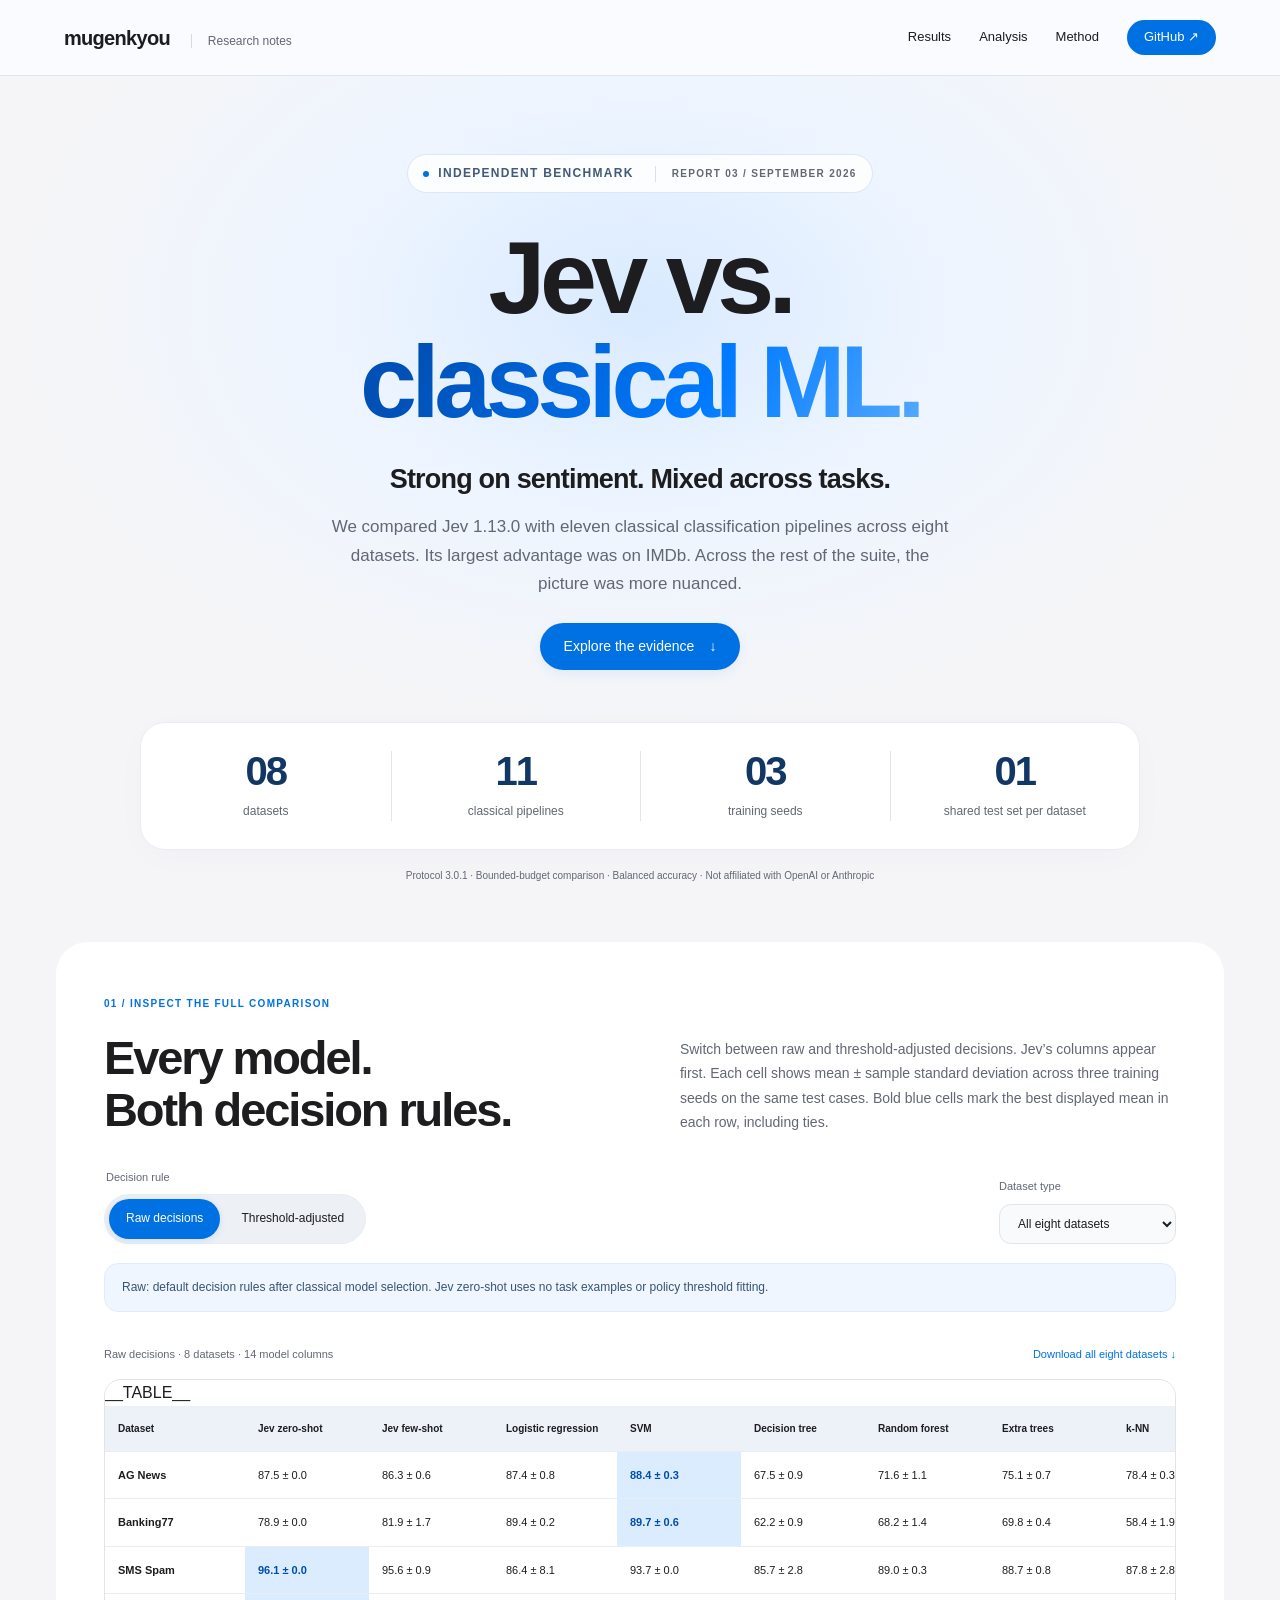
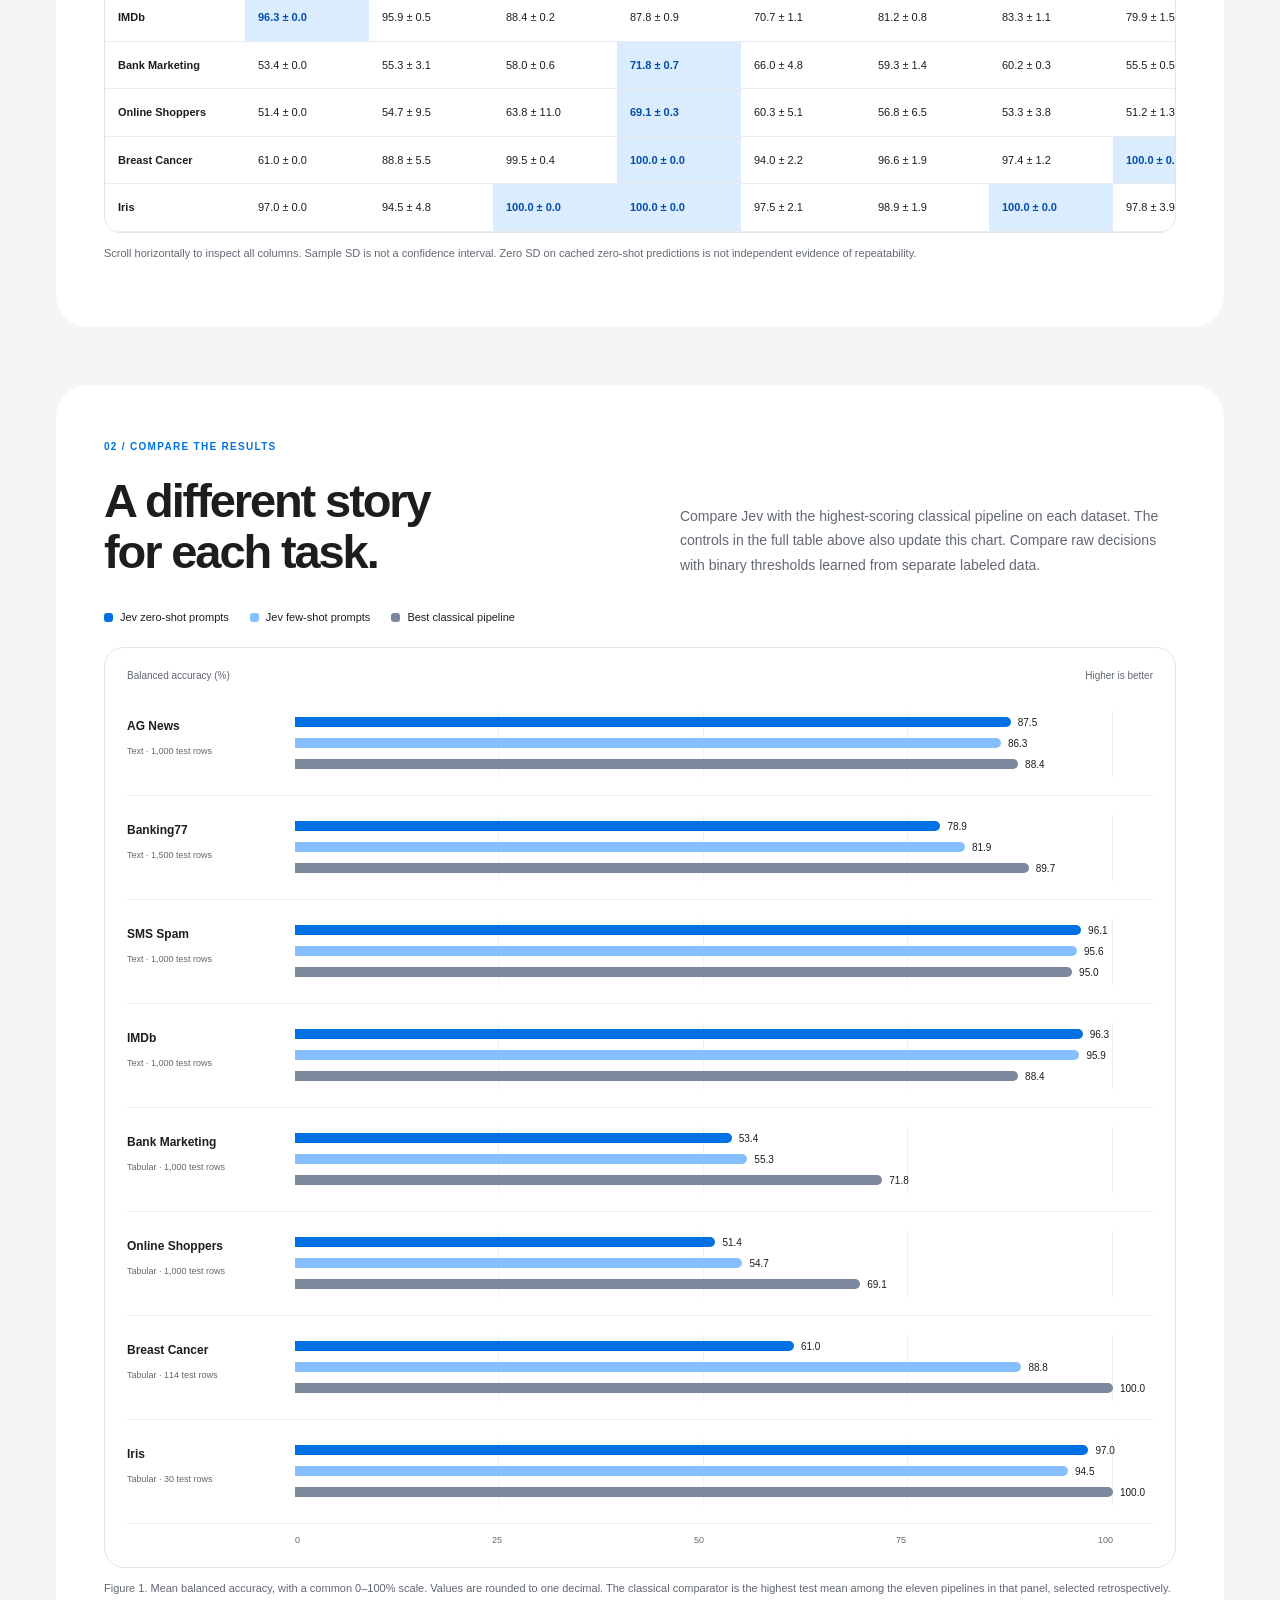
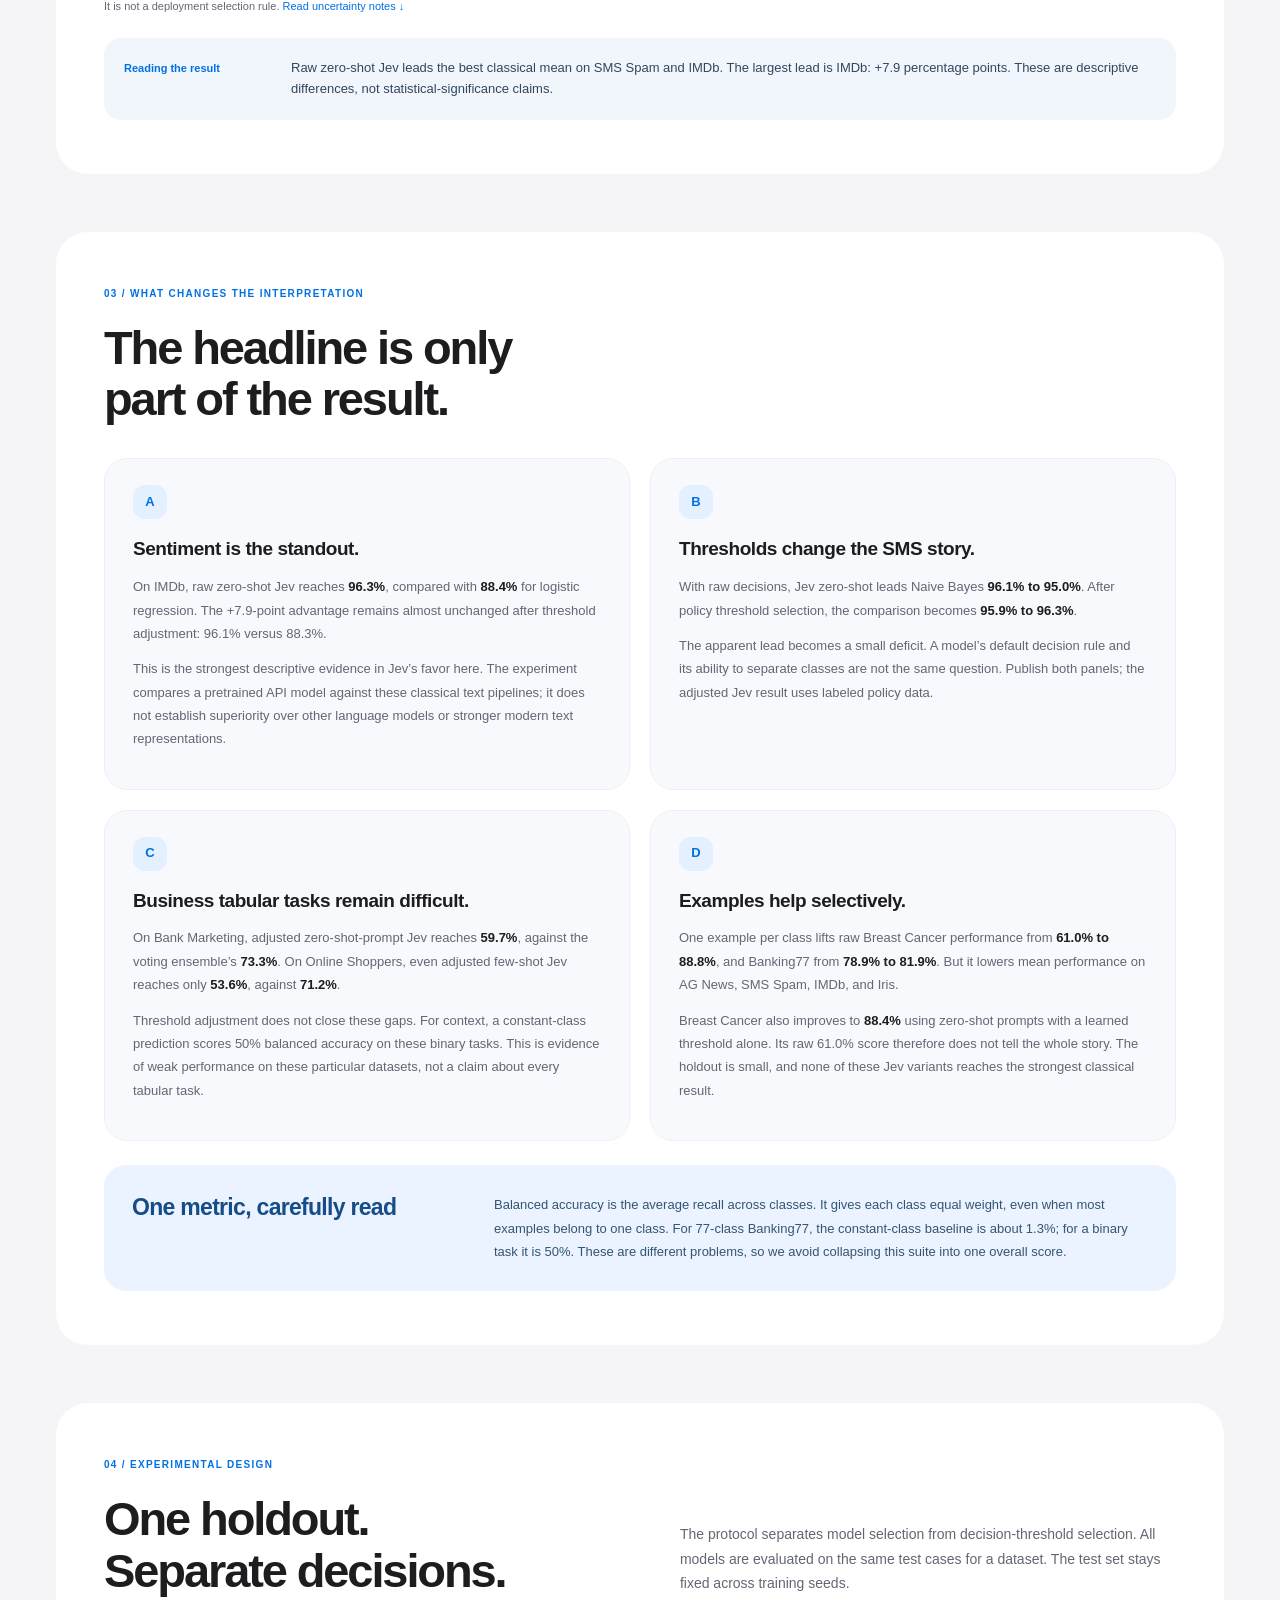
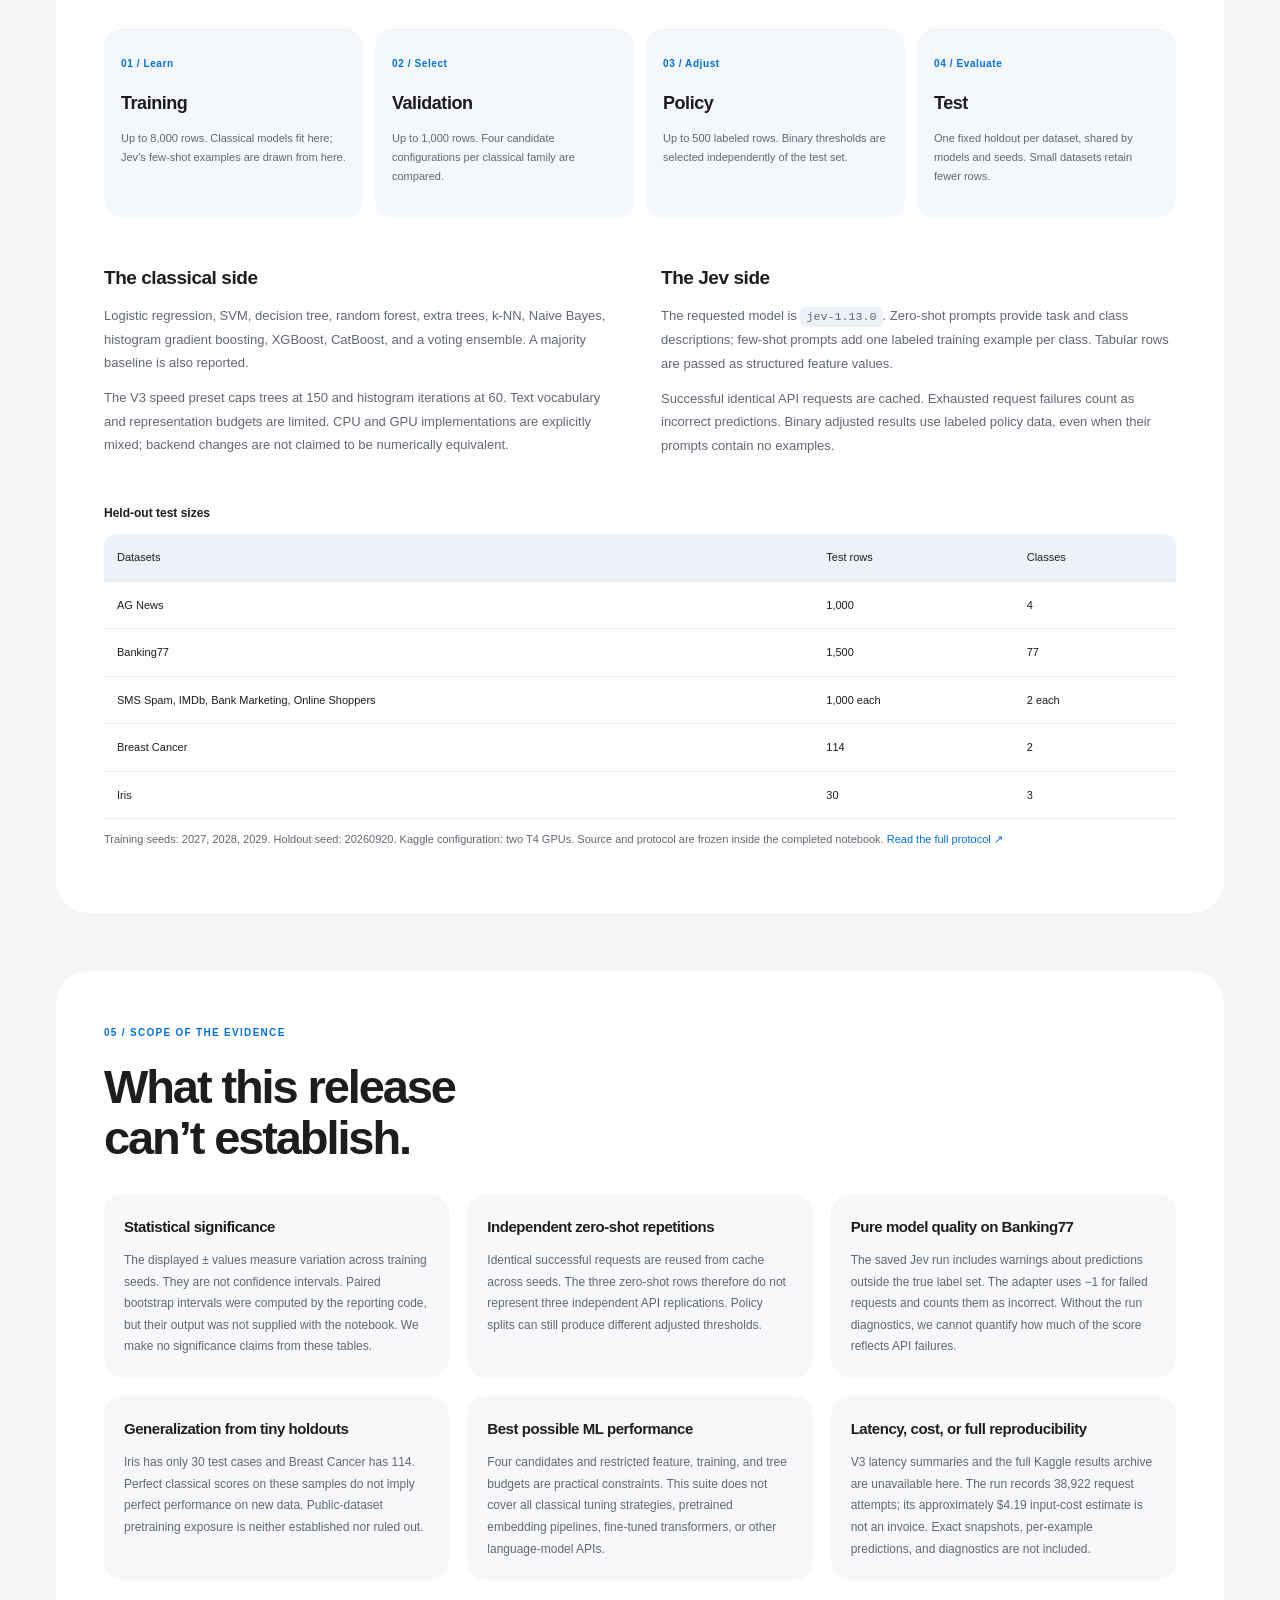
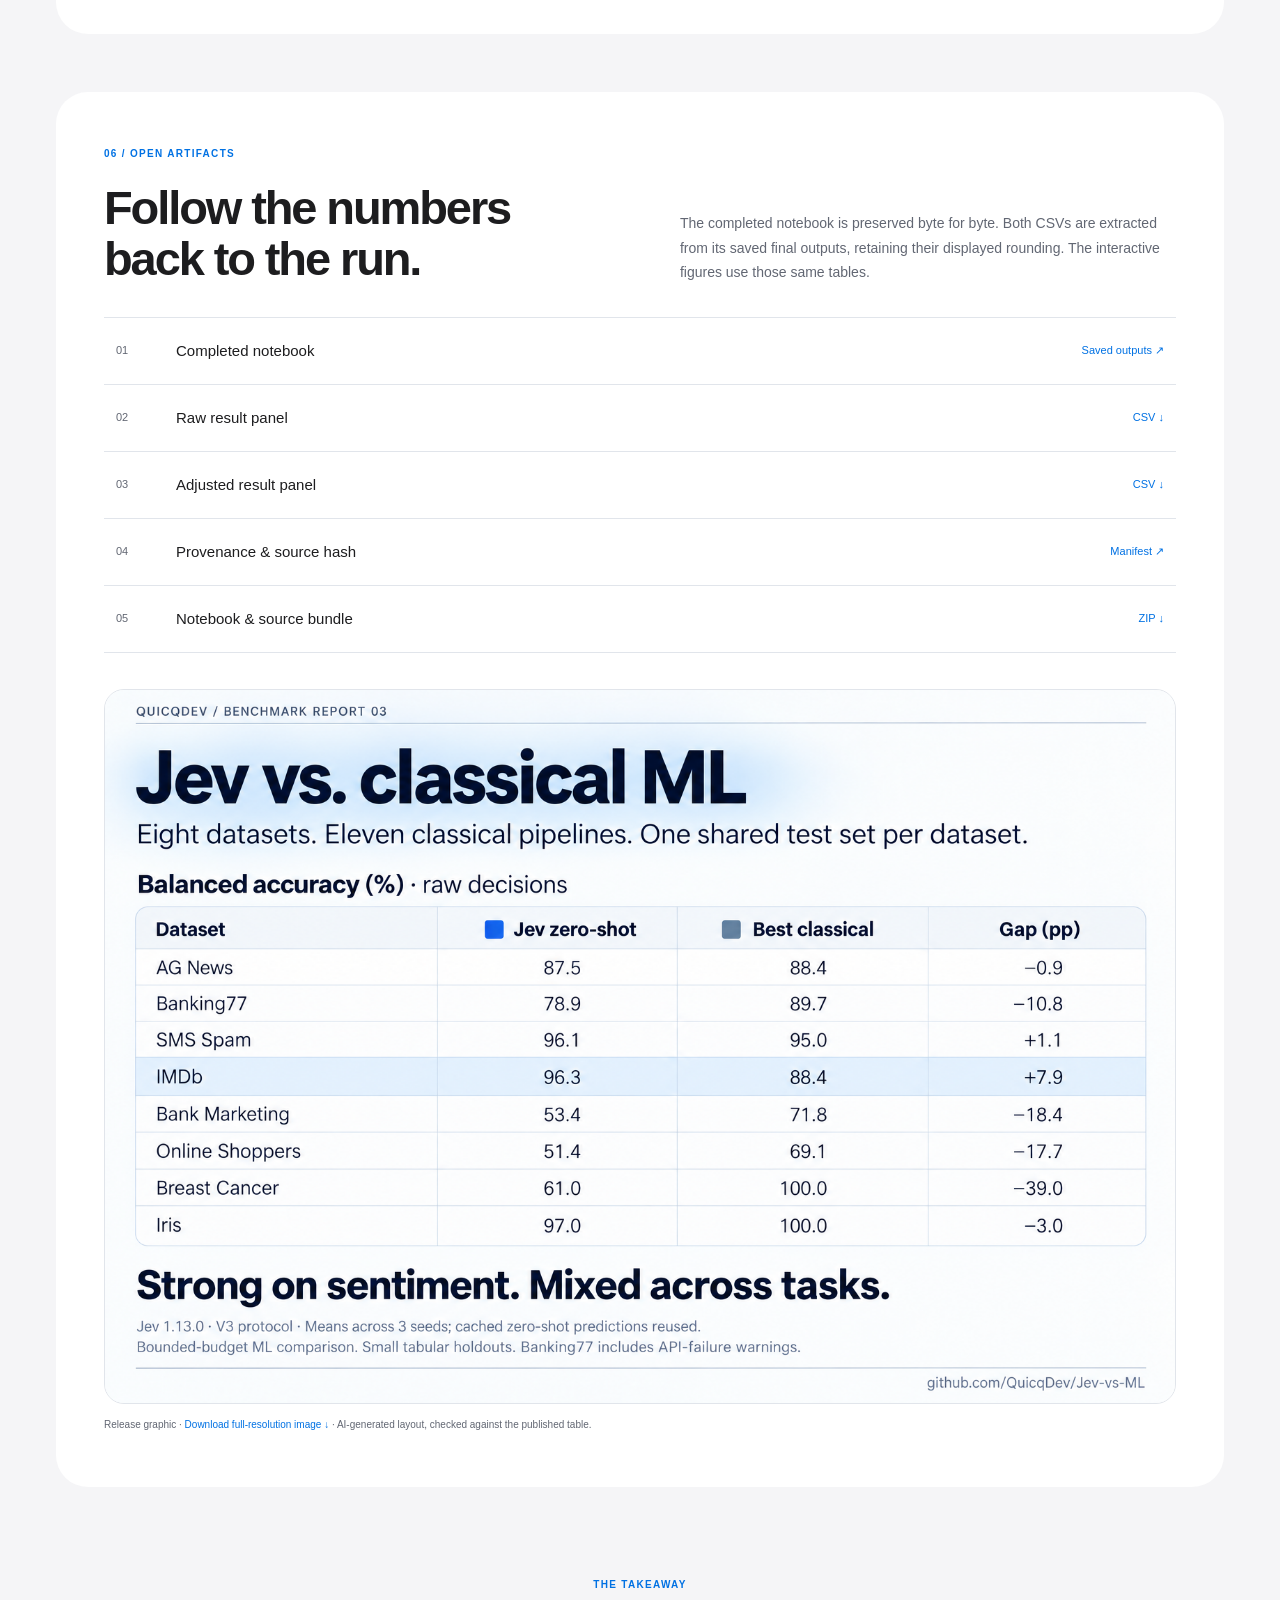
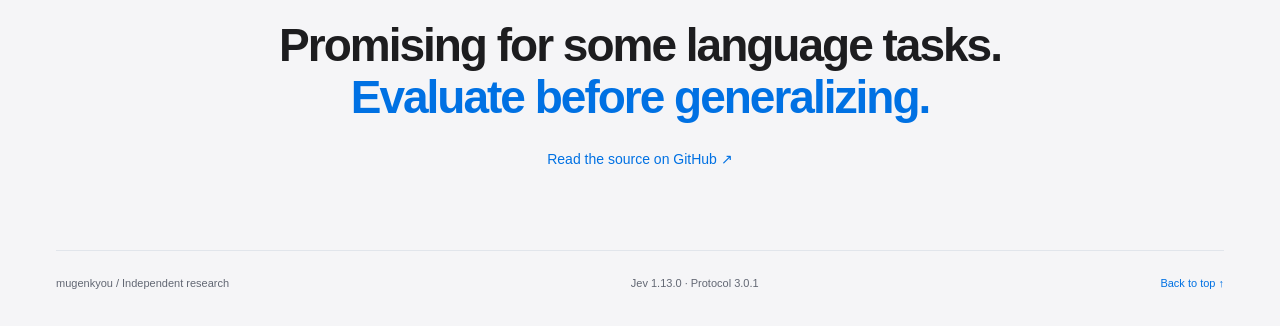
==== docs/report.template.html @ cc747021 "feat: complete JEV vs ML classification benchmark v2/v3 codebase" ====
<!doctype html>
<html lang="en">
<head>
<meta charset="utf-8"><meta name="viewport" content="width=device-width, initial-scale=1">
<title>Jev vs. classical ML — An eight-dataset benchmark</title>
<meta name="description" content="An independent comparison of Jev 1.13.0 and 11 classical classification pipelines. Explore the completed V3 results, methodology, and limitations.">
<meta property="og:title" content="Jev vs. classical ML"><meta property="og:description" content="Strong on sentiment. Mixed across tasks. An independent eight-dataset benchmark."><meta property="og:type" content="article"><meta property="og:url" content="https://mugenkyou.github.io/JEV-VS-ML/"><meta property="og:image" content="https://mugenkyou.github.io/JEV-VS-ML/assets/benchmark-release-blue.png"><meta name="twitter:card" content="summary_large_image">
<meta name="theme-color" content="#f5f5f7"><link rel="canonical" href="https://mugenkyou.github.io/JEV-VS-ML/">
<link rel="icon" href="assets/favicon.svg" type="image/svg+xml"><link rel="stylesheet" href="assets/report.css">
<script defer src="assets/data.js"></script><script defer src="assets/report.js"></script>
</head>
<body>
<a class="skip" href="#full-results">Skip to results</a>
<header class="masthead"><a class="wordmark" href="#">mugenkyou <span>Research notes</span></a><nav aria-label="Main"><a href="#full-results">Results</a><a href="#analysis">Analysis</a><a href="#method">Method</a><a href="https://github.com/mugenkyou/JEV-VS-ML">GitHub ↗</a></nav></header>
<main>
<section class="hero" aria-labelledby="title"><div class="eyebrow"><span class="dot"></span> Independent benchmark <span class="issue">Report 03 / September 2026</span></div>
<h1 id="title">Jev vs.<br><em>classical ML.</em></h1>
<div class="hero-bottom"><p class="dek">Strong on sentiment. <br>Mixed across tasks.</p><div class="intro"><p>We compared Jev 1.13.0 with eleven classical classification pipelines across eight datasets. Its largest advantage was on IMDb. Across the rest of the suite, the picture was more nuanced.</p><a class="text-link" href="#full-results">Explore the evidence <span>↓</span></a></div></div>
<div class="facts"><div><strong>08</strong><span>datasets</span></div><div><strong>11</strong><span>classical pipelines</span></div><div><strong>03</strong><span>training seeds</span></div><div><strong>01</strong><span>shared test set per dataset</span></div></div>
<p class="margin-note">Protocol 3.0.1 · Bounded-budget comparison · Balanced accuracy · Not affiliated with OpenAI or Anthropic</p></section>
<section id="full-results" class="section"><div class="section-label">01 / Inspect the full comparison</div><div class="section-heading"><h2>Every model.<br>Both decision rules.</h2><p>Switch between raw and threshold-adjusted decisions. Jev’s columns appear first. Each cell shows mean ± sample standard deviation across three training seeds on the same test cases. Bold blue cells mark the best displayed mean in each row, including ties.</p></div>
<div class="controls"><fieldset><legend>Decision rule</legend><div class="segmented"><label><input type="radio" name="panel" value="raw" checked><span>Raw decisions</span></label><label><input type="radio" name="panel" value="adjusted"><span>Threshold-adjusted</span></label></div></fieldset><label class="filter">Dataset type<select id="dataset-filter"><option value="all">All eight datasets</option><option value="text">Text classification</option><option value="tabular">Tabular classification</option></select></label></div>
<p id="panel-note" class="context" aria-live="polite">Raw: default decision rules after classical model selection. Jev zero-shot uses no task examples or policy threshold fitting.</p>
<div class="table-toolbar"><span id="table-panel">Raw decisions · 14 model columns</span><a id="csv-download" href="data/raw_balanced_accuracy.csv" download>Download this panel ↓</a></div>
<div class="table-scroll" role="region" aria-label="Full benchmark scores; scroll horizontally" tabindex="0"><table id="full-table">__TABLE__</table></div><p class="figure-note">Scroll horizontally to inspect all columns. Sample SD is not a confidence interval. Zero SD on cached zero-shot predictions is not independent evidence of repeatability.</p>
</section>
<section id="results" class="section"><div class="section-label">02 / Compare the results</div><div class="section-heading"><h2>A different story<br>for each task.</h2><p>Compare Jev with the highest-scoring classical pipeline on each dataset. The controls in the full table above also update this chart. Compare raw decisions with binary thresholds learned from separate labeled data.</p></div>
<div class="legend"><span><i class="zero"></i>Jev zero-shot prompts</span><span><i class="few"></i>Jev few-shot prompts</span><span><i class="classic"></i>Best classical pipeline</span></div>
<div class="chart-shell"><div class="chart-head"><span>Balanced accuracy (%)</span><span>Higher is better</span></div><div id="comparison-chart">__CHART__</div></div>
<p class="figure-note">Figure 1. Mean balanced accuracy, with a common 0–100% scale. Values are rounded to one decimal. The classical comparator is the highest test mean among the eleven pipelines in that panel, selected retrospectively. It is not a deployment selection rule. <a href="#limits">Read uncertainty notes ↓</a></p>
<div class="takeaway"><span>Reading the result</span><p id="result-takeaway" aria-live="polite">Raw zero-shot Jev leads the best classical mean on IMDb and SMS Spam. The largest lead is IMDb: +7.9 percentage points. These are descriptive differences, not statistical-significance claims.</p></div>
<noscript><p class="context">The raw chart and complete raw table are available without JavaScript. Enable JavaScript to switch panels, or download the adjusted CSV below.</p></noscript>
</section>
<section id="analysis" class="section"><div class="section-label">03 / What changes the interpretation</div><h2>The headline is only<br>part of the result.</h2>
<div class="analysis-grid"><article><div class="article-number">A</div><h3>Sentiment is the standout.</h3><p>On IMDb, raw zero-shot Jev reaches <strong>96.3%</strong>, compared with <strong>88.4%</strong> for logistic regression. The +7.9-point advantage remains almost unchanged after threshold adjustment: 96.1% versus 88.3%.</p><p>This is the strongest descriptive evidence in Jev’s favor here. The experiment compares a pretrained API model against these classical text pipelines; it does not establish superiority over other language models or stronger modern text representations.</p></article>
<article><div class="article-number">B</div><h3>Thresholds change the SMS story.</h3><p>With raw decisions, Jev zero-shot leads Naive Bayes <strong>96.1% to 95.0%</strong>. After policy threshold selection, the comparison becomes <strong>95.9% to 96.3%</strong>.</p><p>The apparent lead becomes a small deficit. A model’s default decision rule and its ability to separate classes are not the same question. Publish both panels; the adjusted Jev result uses labeled policy data.</p></article>
<article><div class="article-number">C</div><h3>Business tabular tasks remain difficult.</h3><p>On Bank Marketing, adjusted zero-shot-prompt Jev reaches <strong>59.7%</strong>, against the voting ensemble’s <strong>73.3%</strong>. On Online Shoppers, even adjusted few-shot Jev reaches only <strong>53.6%</strong>, against <strong>71.2%</strong>.</p><p>Threshold adjustment does not close these gaps. For context, a constant-class prediction scores 50% balanced accuracy on these binary tasks. This is evidence of weak performance on these particular datasets, not a claim about every tabular task.</p></article>
<article><div class="article-number">D</div><h3>Examples help selectively.</h3><p>One example per class lifts raw Breast Cancer performance from <strong>61.0% to 88.8%</strong>, and Banking77 from <strong>78.9% to 81.9%</strong>. But it lowers mean performance on AG News, SMS Spam, IMDb, and Iris.</p><p>Breast Cancer also improves to <strong>88.4%</strong> using zero-shot prompts with a learned threshold alone. Its raw 61.0% score therefore does not tell the whole story. The holdout is small, and none of these Jev variants reaches the strongest classical result.</p></article></div>
<div class="editorial-note"><span>One metric, carefully read</span><p>Balanced accuracy is the average recall across classes. It gives each class equal weight, even when most examples belong to one class. For 77-class Banking77, the constant-class baseline is about 1.3%; for a binary task it is 50%. These are different problems, so we avoid collapsing this suite into one overall score.</p></div>
</section>
<section id="method" class="section"><div class="section-label">04 / Experimental design</div><div class="section-heading"><h2>One holdout.<br>Separate decisions.</h2><p>The protocol separates model selection from decision-threshold selection. All models are evaluated on the same test cases for a dataset. The test set stays fixed across training seeds.</p></div>
<div class="method-flow"><div><span>01 / Learn</span><h3>Training</h3><p>Up to 8,000 rows. Classical models fit here; Jev’s few-shot examples are drawn from here.</p></div><div><span>02 / Select</span><h3>Validation</h3><p>Up to 1,000 rows. Four candidate configurations per classical family are compared.</p></div><div><span>03 / Adjust</span><h3>Policy</h3><p>Up to 500 labeled rows. Binary thresholds are selected independently of the test set.</p></div><div><span>04 / Evaluate</span><h3>Test</h3><p>One fixed holdout per dataset, shared by models and seeds. Small datasets retain fewer rows.</p></div></div>
<div class="method-details"><div><h3>The classical side</h3><p>Logistic regression, SVM, decision tree, random forest, extra trees, k-NN, Naive Bayes, histogram gradient boosting, XGBoost, CatBoost, and a voting ensemble. A majority baseline is also reported.</p><p>The V3 speed preset caps trees at 150 and histogram iterations at 60. Text vocabulary and representation budgets are limited. CPU and GPU implementations are explicitly mixed; backend changes are not claimed to be numerically equivalent.</p></div><div><h3>The Jev side</h3><p>The requested model is <code>jev-1.13.0</code>. Zero-shot prompts provide task and class descriptions; few-shot prompts add one labeled training example per class. Tabular rows are passed as structured feature values.</p><p>Successful identical API requests are cached. Exhausted request failures count as incorrect predictions. Binary adjusted results use labeled policy data, even when their prompts contain no examples.</p></div></div>
<div class="small-table"><table><caption>Held-out test sizes</caption><thead><tr><th scope="col">Datasets</th><th scope="col">Test rows</th><th scope="col">Classes</th></tr></thead><tbody><tr><th scope="row">AG News</th><td>1,000</td><td>4</td></tr><tr><th scope="row">Banking77</th><td>1,500</td><td>77</td></tr><tr><th scope="row">SMS Spam, IMDb, Bank Marketing, Online Shoppers</th><td>1,000 each</td><td>2 each</td></tr><tr><th scope="row">Breast Cancer</th><td>114</td><td>2</td></tr><tr><th scope="row">Iris</th><td>30</td><td>3</td></tr></tbody></table></div>
<p class="figure-note">Training seeds: 2027, 2028, 2029. Holdout seed: 20260920. Kaggle configuration: two T4 GPUs. Source and protocol are frozen inside the completed notebook. <a href="https://github.com/mugenkyou/JEV-VS-ML/blob/main/BENCHMARK_V3.md">Read the full protocol ↗</a></p>
</section>
<section id="limits" class="section limitations"><div class="section-label">05 / Scope of the evidence</div><h2>What this release<br>can’t establish.</h2><div class="limits-grid"><article><h3>Statistical significance</h3><p>The displayed ± values measure variation across training seeds. They are not confidence intervals. Paired bootstrap intervals were computed by the reporting code, but their output was not supplied with the notebook. We make no significance claims from these tables.</p></article><article><h3>Independent zero-shot repetitions</h3><p>Identical successful requests are reused from cache across seeds. The three zero-shot rows therefore do not represent three independent API replications. Policy splits can still produce different adjusted thresholds.</p></article><article><h3>Pure model quality on Banking77</h3><p>The saved Jev run includes warnings about predictions outside the true label set. The adapter uses −1 for failed requests and counts them as incorrect. Without the run diagnostics, we cannot quantify how much of the score reflects API failures.</p></article><article><h3>Generalization from tiny holdouts</h3><p>Iris has only 30 test cases and Breast Cancer has 114. Perfect classical scores on these samples do not imply perfect performance on new data. Public-dataset pretraining exposure is neither established nor ruled out.</p></article><article><h3>Best possible ML performance</h3><p>Four candidates and restricted feature, training, and tree budgets are practical constraints. This suite does not cover all classical tuning strategies, pretrained embedding pipelines, fine-tuned transformers, or other language-model APIs.</p></article><article><h3>Latency, cost, or full reproducibility</h3><p>V3 latency summaries and the full Kaggle results archive are unavailable here. The run records 38,922 request attempts; its approximately $4.19 input-cost estimate is not an invoice. Exact snapshots, per-example predictions, and diagnostics are not included.</p></article></div></section>
<section id="artifacts" class="section"><div class="section-label">06 / Open artifacts</div><div class="section-heading"><h2>Follow the numbers<br>back to the run.</h2><p>The completed notebook is preserved byte for byte. Both CSVs are extracted from its saved final outputs, retaining their displayed rounding. The interactive figures use those same tables.</p></div>
<div class="artifact-links"><a href="https://github.com/mugenkyou/JEV-VS-ML/blob/main/jev_benchmark_v3.ipynb"><span>01</span><strong>Completed notebook</strong><span>Saved outputs ↗</span></a><a href="data/raw_balanced_accuracy.csv" download><span>02</span><strong>Raw result panel</strong><span>CSV ↓</span></a><a href="data/adjusted_balanced_accuracy.csv" download><span>03</span><strong>Adjusted result panel</strong><span>CSV ↓</span></a><a href="https://github.com/mugenkyou/JEV-VS-ML/blob/main/published_results/manifest.json"><span>04</span><strong>Provenance & source hash</strong><span>Manifest ↗</span></a><a href="https://github.com/mugenkyou/JEV-VS-ML/raw/refs/heads/main/jev_benchmark_v3_bundle.zip"><span>05</span><strong>Notebook & source bundle</strong><span>ZIP ↓</span></a></div>
<figure class="release-figure"><a href="assets/benchmark-release-blue.png" download><img src="assets/benchmark-release-blue.png" alt="Raw balanced accuracy benchmark graphic for all eight datasets. Jev zero-shot leads on IMDb and SMS Spam; classical pipelines lead on the other six. Exact scores are available in the tables above." loading="lazy" width="1536" height="1024"></a><figcaption>Release graphic · <a href="assets/benchmark-release-blue.png" download>Download full-resolution image ↓</a> · AI-generated layout, checked against the published table.</figcaption></figure>
</section>
<section class="closing"><span class="eyebrow">The takeaway</span><p>Promising for some language tasks.<br><em>Evaluate before generalizing.</em></p><a class="text-link" href="https://github.com/mugenkyou/JEV-VS-ML">Read the source on GitHub ↗</a></section>
</main><footer><span>mugenkyou / Independent research</span><span>Jev 1.13.0 · Protocol 3.0.1</span><a href="#">Back to top ↑</a></footer>
</body></html>
---- docs/assets/report.css ----
:root{--paper:#f5f5f7;--ink:#1d1d1f;--muted:#626773;--line:#e1e5eb;--accent:#0071e3;--few:#85bfff;--slate:#7c889b;--wash:#f0f5fb}*{box-sizing:border-box}html{scroll-behavior:smooth;scroll-padding-top:95px}body{margin:0;background:var(--paper);color:var(--ink);font:16px/1.6 -apple-system,BlinkMacSystemFont,'Segoe UI',Helvetica,Arial,sans-serif;-webkit-font-smoothing:antialiased}a{color:var(--accent);text-decoration:none}a:hover{text-decoration:underline}input,select{font:inherit}a:focus-visible,input:focus-visible+span,select:focus-visible,[tabindex]:focus-visible{outline:3px solid #0071e3;outline-offset:4px}.skip{position:fixed;top:-90px;left:20px;background:var(--ink);color:white;padding:12px;z-index:50}.skip:focus{top:12px}.masthead{height:76px;position:sticky;top:0;z-index:20;display:flex;align-items:center;justify-content:space-between;padding:0 max(40px,calc((100vw - 1152px)/2));background:rgba(250,252,255,.84);backdrop-filter:blur(24px) saturate(180%);border-bottom:1px solid rgba(210,218,228,.65)}.wordmark{font-size:20px;letter-spacing:-.7px;font-weight:700;color:var(--ink)}.wordmark:hover{text-decoration:none}.wordmark span{font-size:12px;font-weight:400;letter-spacing:0;border-left:1px solid #d4dbe5;padding-left:16px;margin-left:16px;color:var(--muted)}nav{display:flex;align-items:center;gap:28px;font-size:13px}nav a{color:var(--ink)}nav a:last-child{background:var(--accent);color:white;padding:7px 17px;border-radius:22px}main{max-width:1280px;margin:auto;padding:0 56px}.hero{text-align:center;padding:78px 0 0;position:relative;isolation:isolate}.hero:before{content:'';position:absolute;z-index:-1;left:-56px;right:-56px;top:0;height:660px;background:radial-gradient(ellipse at 50% 35%,#d9eaff 0%,#eef5ff 35%,transparent 70%);pointer-events:none}.eyebrow,.section-label{font-size:12px;font-weight:600;letter-spacing:1.3px;text-transform:uppercase}.hero .eyebrow{display:inline-flex;align-items:center;gap:9px;background:rgba(255,255,255,.85);border:1px solid #dbe7f5;border-radius:30px;padding:9px 15px;color:#435975}.dot{height:6px;width:6px;border-radius:50%;background:var(--accent)}.issue{font-size:10px;color:var(--muted);margin-left:12px;padding-left:16px;border-left:1px solid #d5e1ef}h1{font-size:clamp(70px,8vw,108px);line-height:1.01;font-weight:700;letter-spacing:-5.5px;margin:33px 0 28px}h1 em{font-style:normal;background:linear-gradient(120deg,#0050b5 12%,#007aff 62%,#56aaff);color:var(--accent);background-clip:text;-webkit-background-clip:text;-webkit-text-fill-color:transparent}.hero-bottom{max-width:680px;margin:auto}.dek{font-size:27px;line-height:1.35;letter-spacing:-.8px;font-weight:600;margin:0 0 16px}.dek br{display:none}.dek br:after{content:' '}.intro{font-size:17px;color:var(--muted);line-height:1.65;max-width:620px;margin:auto}.intro p{margin:0 0 25px}.text-link{display:inline-flex;align-items:center;gap:15px;font-size:14px;color:var(--accent)}.intro .text-link{background:var(--accent);color:white;padding:12px 24px;border-radius:28px;box-shadow:0 4px 12px #0071e314}.intro .text-link:hover{text-decoration:none;background:#0077ed}.facts{display:grid;grid-template-columns:repeat(4,1fr);background:white;border-radius:25px;margin:52px auto 0;padding:28px 0;box-shadow:0 8px 35px #23395d05;border:1px solid #e8edf4;max-width:1000px}.facts div{padding:0 18px;border-left:1px solid var(--line)}.facts div:first-child{border:0}.facts strong{font-size:40px;line-height:1;font-weight:600;letter-spacing:-2px;display:block;color:#123765}.facts span{font-size:12px;color:var(--muted);display:block;margin-top:11px}.margin-note,.figure-note{color:var(--muted);font-size:12px;line-height:1.65}.margin-note{margin:18px 0 0;font-size:10px}.section{padding:54px 48px;background:#fff;border-radius:32px;margin:58px 0}.section-label{color:var(--accent);margin-bottom:20px;font-size:10px}h2{font-size:47px;letter-spacing:-2.1px;line-height:1.09;font-weight:650;margin:0}.section-heading{display:grid;grid-template-columns:1.05fr 1fr;gap:55px;align-items:end;margin-bottom:32px}.section-heading>p{font-size:14px;color:var(--muted);margin:0;line-height:1.75}.controls{display:flex;justify-content:space-between;align-items:end;gap:20px;margin-top:34px}fieldset{border:0;padding:0;margin:0}legend,.filter{font-size:11px;color:var(--muted)}legend{margin-bottom:8px}.segmented{display:flex;gap:4px;background:#edf0f5;border:1px solid #e9edf3;border-radius:28px;padding:4px}.segmented label{cursor:pointer;position:relative}.segmented input{position:absolute;opacity:0;width:1px;height:1px}.segmented span{display:block;padding:10px 17px;font-size:12px;border-radius:24px;transition:background .18s,color .18s}.segmented input:checked+span{background:var(--accent);color:white;box-shadow:0 2px 7px #0071e322}.filter{display:flex;flex-direction:column;gap:8px}.filter select{background:#f8fafc;color:var(--ink);border:1px solid var(--line);padding:11px 30px 11px 14px;border-radius:12px;font-size:12px}.context{background:#f0f6ff;border:1px solid #e0ecfc;border-radius:14px;padding:14px 17px;font-size:12px;line-height:1.65;color:#355573;margin:19px 0}.legend{display:flex;flex-wrap:wrap;gap:21px;margin:26px 0 20px;font-size:11px}.legend span{display:flex;align-items:center;gap:7px}.legend i{width:9px;height:9px;border-radius:3px}.zero{background:var(--accent)}.few{background:var(--few)}.classic{background:var(--slate)}.chart-shell{border:1px solid var(--line);border-radius:20px;padding:20px 22px}.chart-head{display:flex;justify-content:space-between;color:var(--muted);font-size:10px;margin-bottom:8px}.chart-row{display:grid;grid-template-columns:148px 1fr;gap:20px;border-bottom:1px solid #edf0f4;padding:18px 0}.chart-label{padding-top:7px}.chart-label strong{display:block;font-size:12px;font-weight:600}.chart-label small{font-size:9px;color:var(--muted)}.bars{padding-right:40px;background:repeating-linear-gradient(to right,transparent 0,transparent calc(25% - 1px),#eef1f5 calc(25% - 1px),#eef1f5 25%);background-origin:content-box;background-clip:content-box}.bar-line{height:17px;position:relative;margin:4px 0}.bar{position:absolute;left:0;top:3px;width:var(--value);height:10px;border-radius:0 5px 5px 0}.bar-line .value{position:absolute;left:var(--value);padding-left:7px;font-size:10px;line-height:17px;font-variant-numeric:tabular-nums}.axis{display:flex;justify-content:space-between;margin-left:168px;margin-right:40px;padding-top:9px;font-size:9px;color:var(--muted)}.figure-note{font-size:11px}.takeaway{display:grid;grid-template-columns:145px 1fr;gap:22px;margin-top:23px;padding:20px;background:#f1f6fd;border-radius:17px}.takeaway>span{font-size:11px;color:var(--accent);font-weight:600;padding-top:2px}.takeaway p{font-size:13px;margin:0;color:#33465d}.analysis-grid{display:grid;grid-template-columns:1fr 1fr;gap:20px;margin-top:34px}.analysis-grid article{background:#f7f9fc;border:1px solid #edf1f6;border-radius:23px;padding:26px 28px}.article-number{display:flex;align-items:center;justify-content:center;background:#e4efff;border-radius:12px;width:34px;height:34px;color:var(--accent);font-weight:600;font-size:13px}h3{font-size:19px;letter-spacing:-.45px;line-height:1.35;font-weight:600;margin:17px 0 13px}.analysis-grid p,.method-details p,.limits-grid p{font-size:13px;color:var(--muted);line-height:1.8;margin:12px 0}.analysis-grid strong{font-weight:600;color:var(--ink)}.editorial-note{display:grid;grid-template-columns:1fr 2fr;gap:35px;margin-top:24px;padding:28px;background:#eaf3ff;border-radius:22px}.editorial-note span{font-size:23px;font-weight:600;line-height:1.3;letter-spacing:-.7px;color:#164d88}.editorial-note p{font-size:13px;color:#355573;margin:0;line-height:1.8}.table-toolbar{display:flex;justify-content:space-between;gap:20px;padding:15px 0;font-size:11px;color:var(--muted)}.table-scroll{overflow:auto;max-height:660px;border:1px solid var(--line);border-radius:17px}table{width:100%;border-collapse:separate;border-spacing:0;font-size:11px;line-height:1.5;font-variant-numeric:tabular-nums;text-align:left}th,td{padding:15px 13px;border-bottom:1px solid #e9edf2}#full-table th,#full-table td{min-width:124px;white-space:nowrap}#full-table thead th{background:#edf2f9;position:sticky;top:0;z-index:2;font-weight:600;white-space:normal;font-size:10px}#full-table tr>:first-child{position:sticky;left:0;background:white;min-width:140px;z-index:1}#full-table thead tr>:first-child{z-index:3;background:#edf2f9}#full-table td.best{font-weight:700;color:#005bb8;text-decoration:underline;text-underline-offset:4px}.method-flow{display:grid;grid-template-columns:repeat(4,1fr);gap:12px;margin:30px 0}.method-flow>div{padding:21px 17px;background:#f4f7fb;border-radius:19px}.method-flow span{font-size:10px;letter-spacing:.6px;color:var(--accent);font-weight:600}.method-flow h3{font-size:18px}.method-flow p{font-size:11px;color:var(--muted);line-height:1.75}.method-details{display:grid;grid-template-columns:1fr 1fr;gap:42px}.small-table{margin-top:23px}.small-table caption{text-align:left;font-size:12px;padding:12px 0;font-weight:600}.small-table th{font-weight:500}.small-table thead{background:#edf2f9}.small-table thead th:first-child{border-radius:12px 0 0 0}.small-table thead th:last-child{border-radius:0 12px 0 0}.limits-grid{display:grid;grid-template-columns:repeat(3,1fr);gap:18px;margin-top:30px}.limits-grid article{background:#f7f8fa;border-radius:19px;padding:20px}.limits-grid h3{font-size:15px;margin-top:3px}.limits-grid p{font-size:12px;margin-bottom:0}code{font-size:.9em;background:#edf2f9;padding:3px 6px;border-radius:5px}.artifact-links{border-top:1px solid var(--line)}.artifact-links a{display:grid;grid-template-columns:40px 1fr auto;align-items:center;gap:20px;padding:21px 12px;border-bottom:1px solid var(--line);color:var(--ink);transition:background .2s}.artifact-links a:hover{background:#f3f8ff;text-decoration:none}.artifact-links strong{font-size:15px;font-weight:500}.artifact-links span{font-size:11px;color:var(--muted)}.artifact-links a>span:last-child{color:var(--accent)}.release-figure{margin:36px 0 0}.release-figure img{display:block;width:100%;height:auto;border-radius:20px;border:1px solid var(--line)}figcaption{font-size:10px;color:var(--muted);margin-top:13px}.closing{text-align:center;padding:25px 0 78px}.closing .eyebrow{color:var(--accent);font-size:10px}.closing p{font-size:46px;letter-spacing:-2px;line-height:1.14;font-weight:650;margin:23px 0}.closing em{font-style:normal;color:var(--accent)}footer{max-width:1168px;margin:auto;display:flex;justify-content:space-between;gap:20px;border-top:1px solid var(--line);padding:24px 0 34px;font-size:11px;color:var(--muted)}.sr-only{position:absolute;width:1px;height:1px;padding:0;margin:-1px;overflow:hidden;clip:rect(0,0,0,0);white-space:nowrap;border:0}@media(min-width:1500px){main{max-width:1360px}}@media(max-width:1000px){main{padding:0 30px}.section{padding:40px 30px}.section-heading{gap:30px}h2{font-size:40px}.limits-grid{grid-template-columns:1fr 1fr}.wordmark span{display:none}.hero:before{left:-30px;right:-30px}.analysis-grid article{padding:23px}.method-flow{grid-template-columns:1fr 1fr}footer{margin:0 30px}.chart-row{grid-template-columns:125px 1fr;gap:16px}.axis{margin-left:141px}}@media(max-width:600px){html{scroll-padding-top:85px}.masthead{padding:0 21px;height:64px}.wordmark{font-size:19px}nav{gap:18px;font-size:11px}nav a:nth-child(2),nav a:nth-child(3){display:none}nav a:last-child{padding:6px 13px}main{padding:0 16px}.hero{padding-top:46px}.hero:before{left:-16px;right:-16px;height:560px}.hero .eyebrow{font-size:9px;letter-spacing:.8px;padding:7px 11px}.issue{display:none}h1{font-size:clamp(52px,13vw,77px);letter-spacing:-3px;margin:27px 0 22px;line-height:1.06}.dek{font-size:21px;letter-spacing:-.6px;margin-bottom:14px}.dek br{display:block}.intro{font-size:14px;padding:0 13px;line-height:1.7}.intro .text-link{font-size:13px;padding:11px 23px}.facts{grid-template-columns:1fr 1fr;margin-top:34px;padding:9px 0;border-radius:23px}.facts div{padding:16px 10px}.facts div:nth-child(3){border:0}.facts strong{font-size:34px}.facts span{font-size:10px;margin-top:8px}.margin-note{font-size:9px;margin:15px 8px 0}.section{margin:32px 0;padding:30px 20px;border-radius:26px}.section-label{font-size:9px;margin-bottom:18px}h2{font-size:35px;letter-spacing:-1.5px}.section-heading{grid-template-columns:1fr;gap:20px;margin-bottom:23px}.section-heading>p{font-size:13px}.controls{flex-direction:column;align-items:stretch;gap:14px;margin-top:24px}.segmented{display:flex;justify-content:center}.segmented label{flex:1;text-align:center}.segmented span{padding:10px 7px;font-size:11px}.filter select{width:100%;font-size:12px}.context{padding:12px;font-size:10px;border-radius:12px}.legend{font-size:9px;gap:10px 13px;margin:20px 0 16px}.legend span{gap:5px}.chart-shell{padding:14px 10px;border-radius:16px;margin:0 -5px}.chart-head{font-size:9px}.chart-row{grid-template-columns:86px 1fr;gap:8px;padding:15px 0}.chart-label strong{font-size:10px;line-height:1.4}.chart-label small{font-size:8px;display:block;margin-top:4px}.bars{padding-right:30px}.bar-line .value{font-size:9px;padding-left:4px}.axis{margin-left:94px;margin-right:30px;font-size:8px}.takeaway{grid-template-columns:1fr;gap:8px;padding:16px}.takeaway p{font-size:12px}.figure-note{font-size:10px}.analysis-grid,.method-details,.limits-grid{grid-template-columns:1fr;gap:16px}.analysis-grid article{padding:23px}.analysis-grid p,.method-details p{font-size:13px}.editorial-note{grid-template-columns:1fr;gap:14px;padding:22px}.editorial-note span{font-size:22px}.table-toolbar{font-size:9px;gap:12px}.method-flow{gap:10px}.method-flow>div{padding:18px 13px;border-radius:16px}.method-flow h3{font-size:16px}.method-flow p{font-size:10px}.small-table table{font-size:10px}.small-table th,.small-table td{padding:11px 8px}.limits-grid article{padding:21px}.artifact-links a{grid-template-columns:20px 1fr auto;gap:8px;padding:19px 0}.artifact-links strong{font-size:12px}.artifact-links span{font-size:9px}.release-figure img{border-radius:12px}.closing{padding:20px 8px 45px}.closing p{font-size:31px;letter-spacing:-1.2px}.closing .text-link{font-size:13px}footer{margin:0 22px;flex-wrap:wrap;font-size:10px;padding-bottom:25px}}@media(prefers-reduced-motion:reduce){html{scroll-behavior:auto}*{transition:none!important}}@media print{.masthead{position:static}.masthead nav,.controls{display:none}.section{break-inside:avoid;margin:20px 0;padding:20px}.table-scroll{overflow:visible;max-height:none}.release-figure{display:none}body{background:white}}
#full-table td.best{background:#dcecff;color:#004eac;text-decoration:none;font-weight:750}#full-table td.best strong{font-weight:750}

/* Let the full comparison use the screen while prose retains its reading width. */
@media screen and (min-width:1440px){
  #full-results{width:calc(100vw - 64px);position:relative;left:50%;transform:translateX(-50%);padding:48px 32px}
}
@media screen and (min-width:1800px){
  #full-table{table-layout:fixed;font-size:12px}
  #full-table th,#full-table td{min-width:0;padding:16px 10px}
  #full-table thead th{font-size:11px}
  #full-table tr>:first-child{min-width:0;width:135px}
}
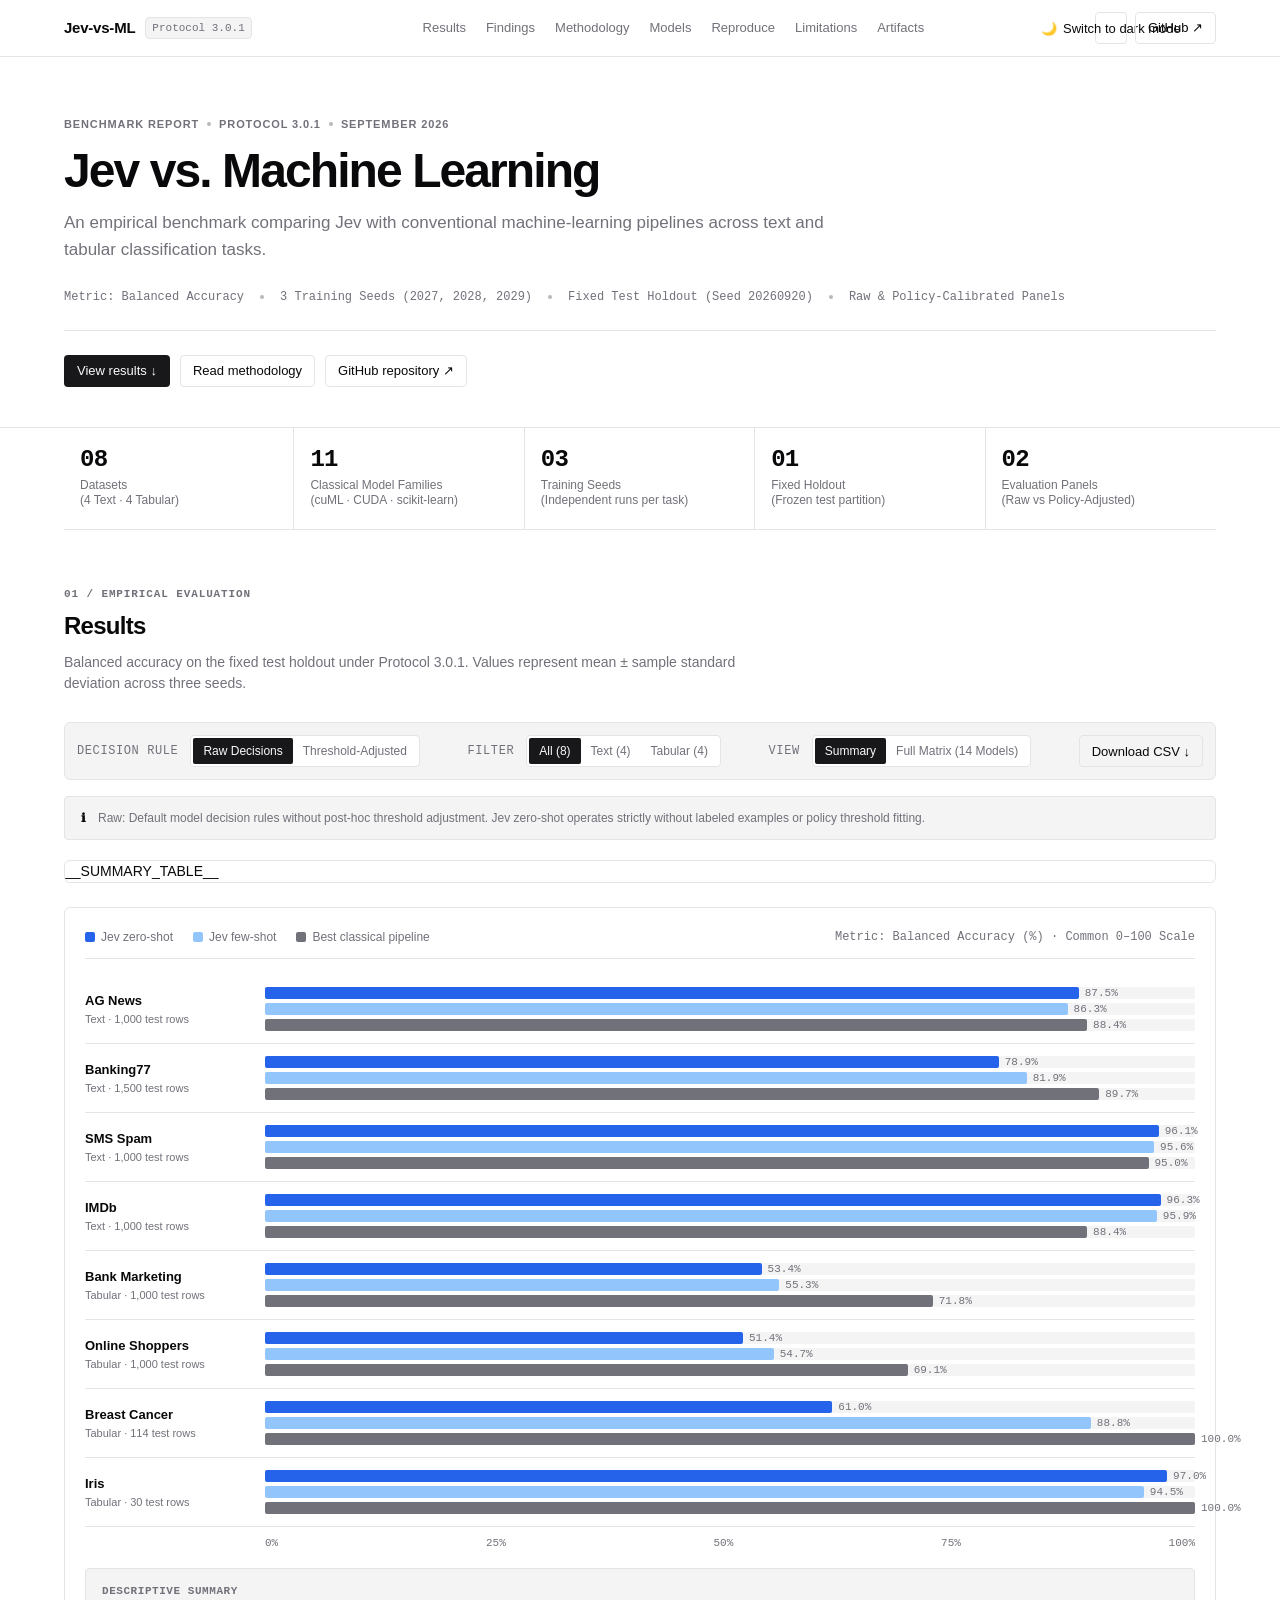
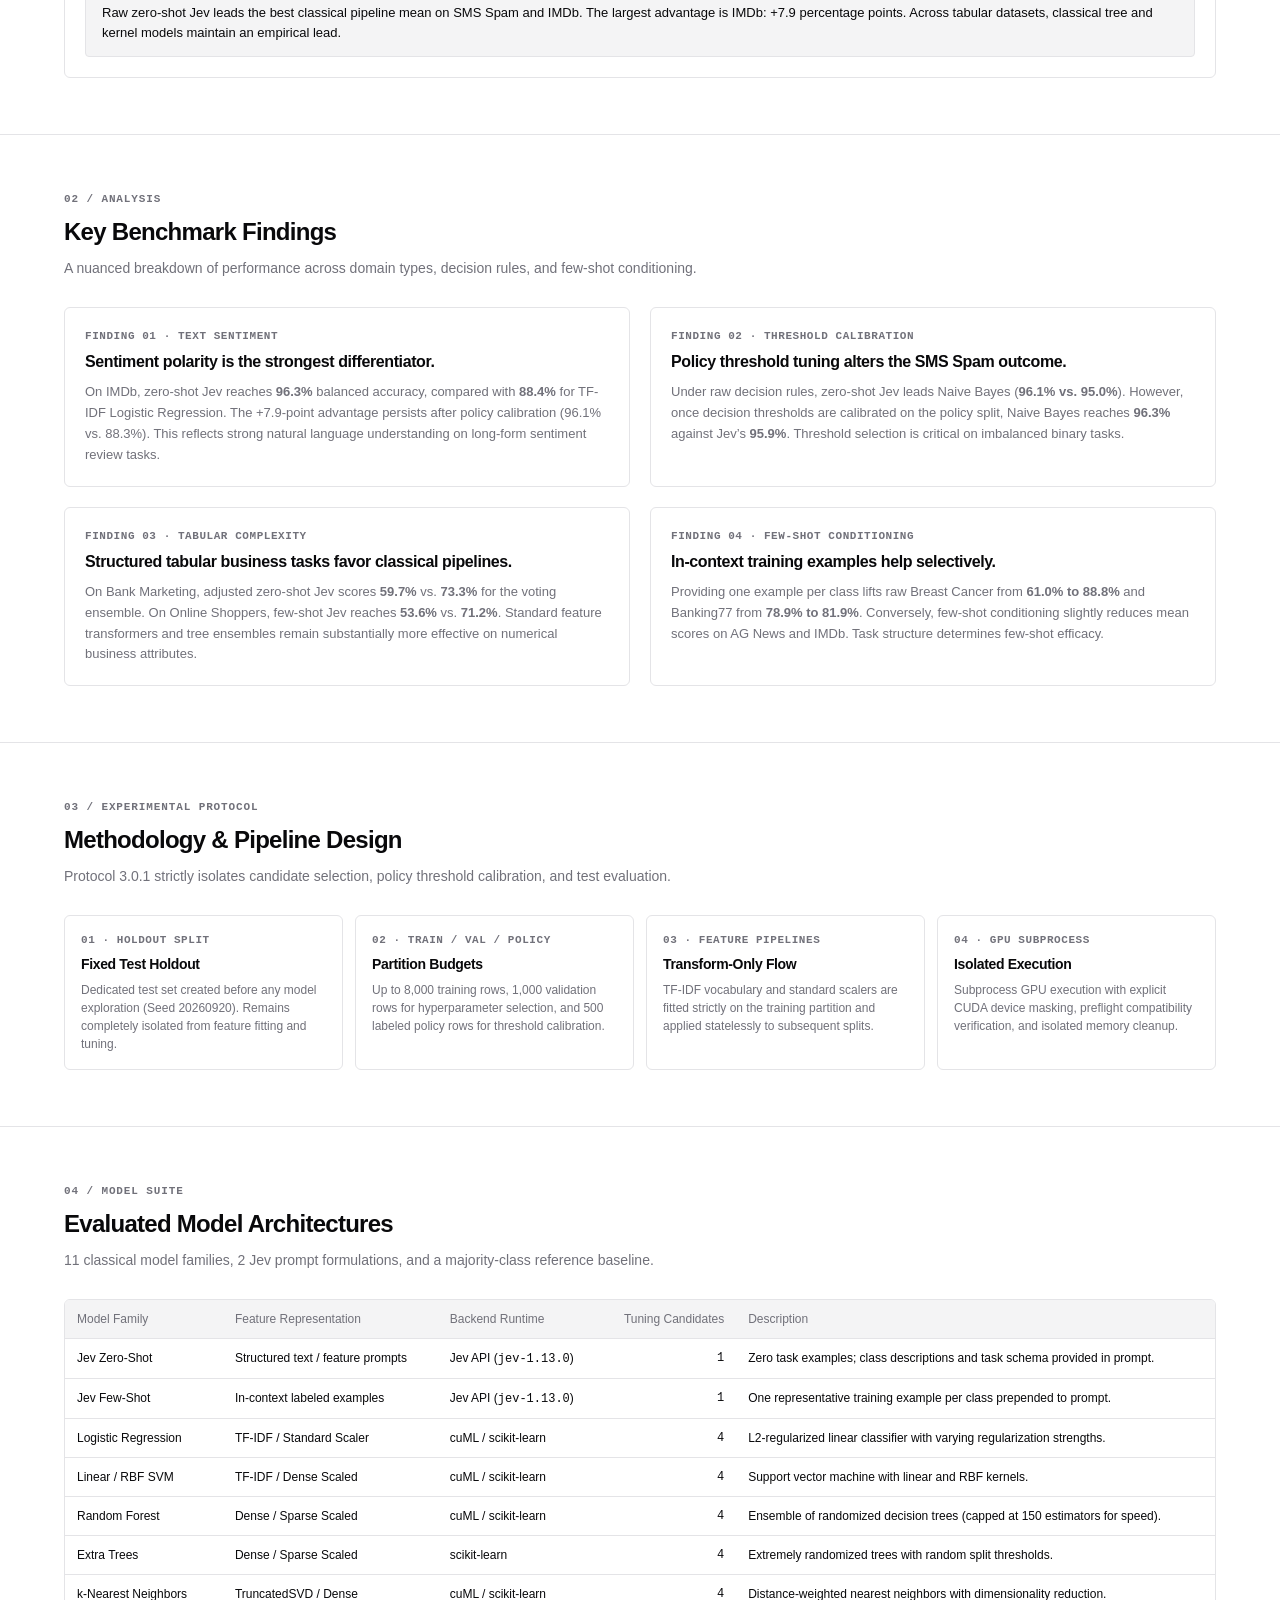
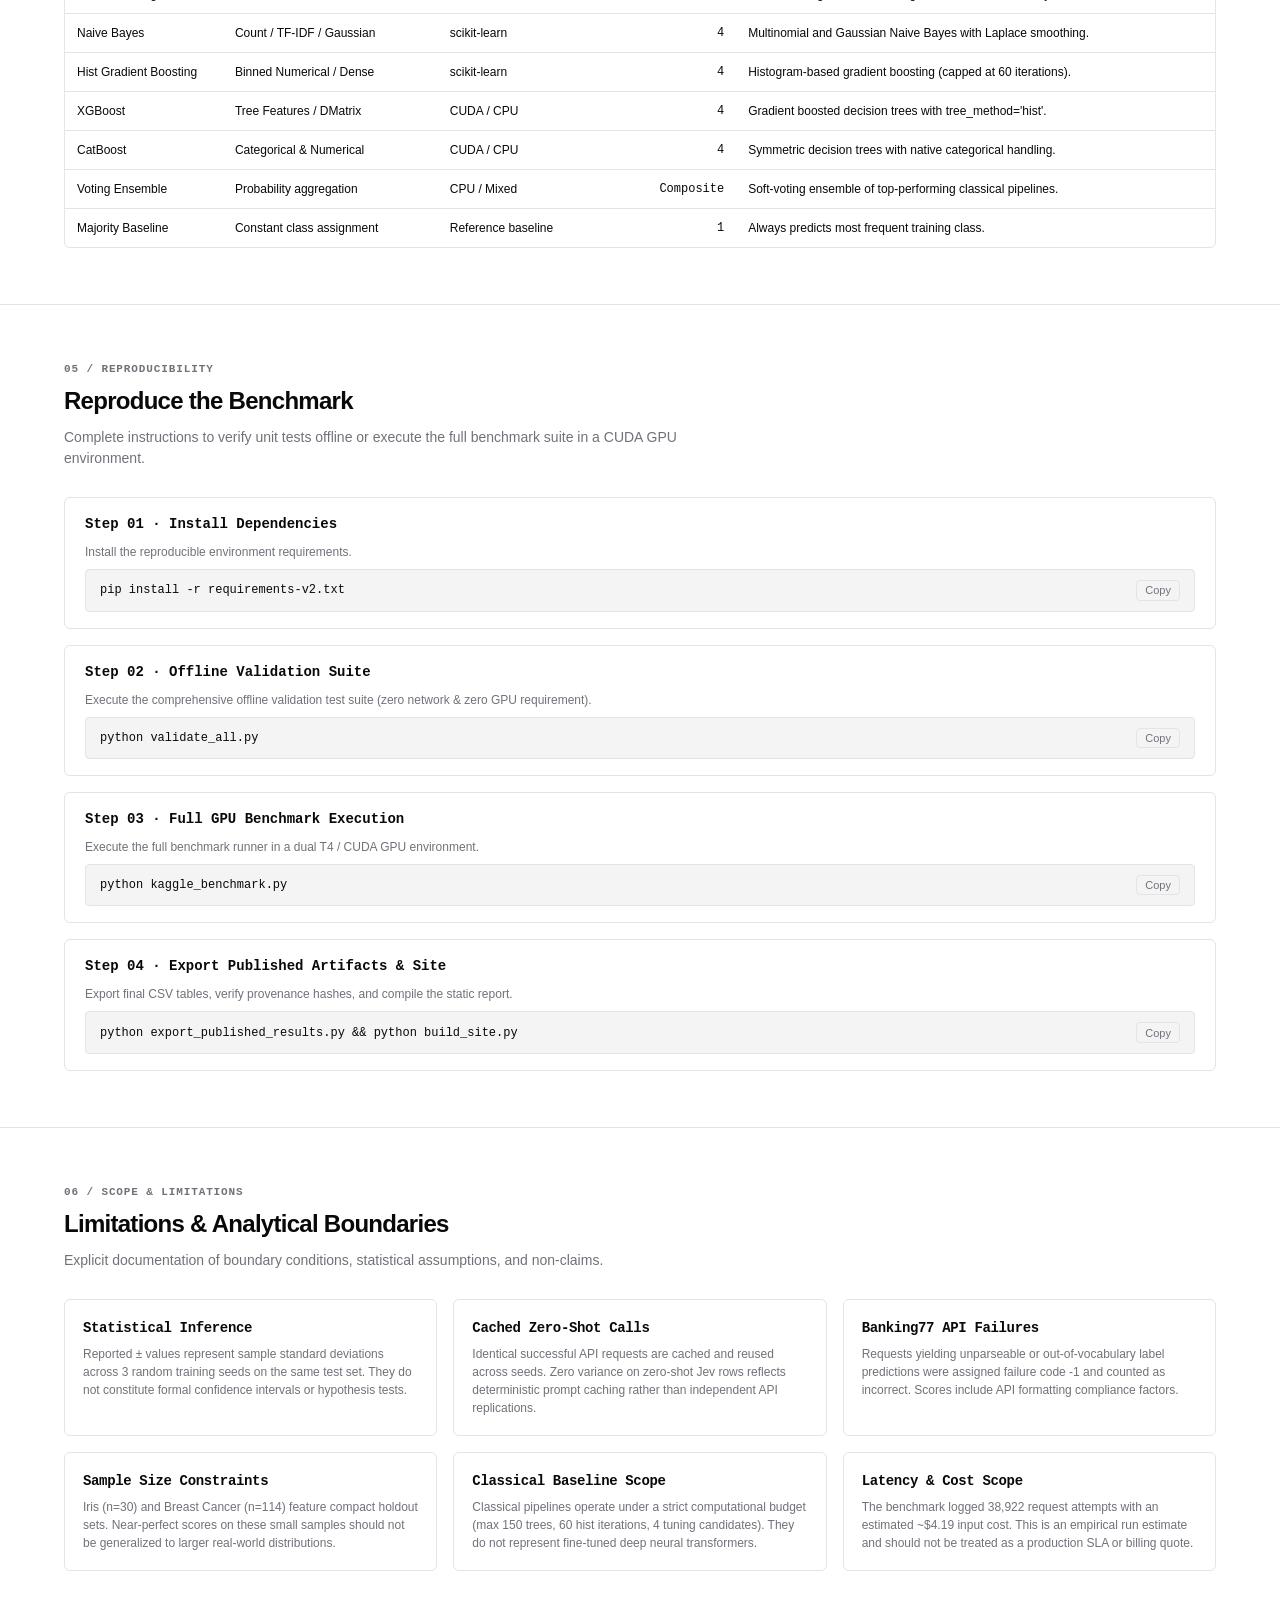
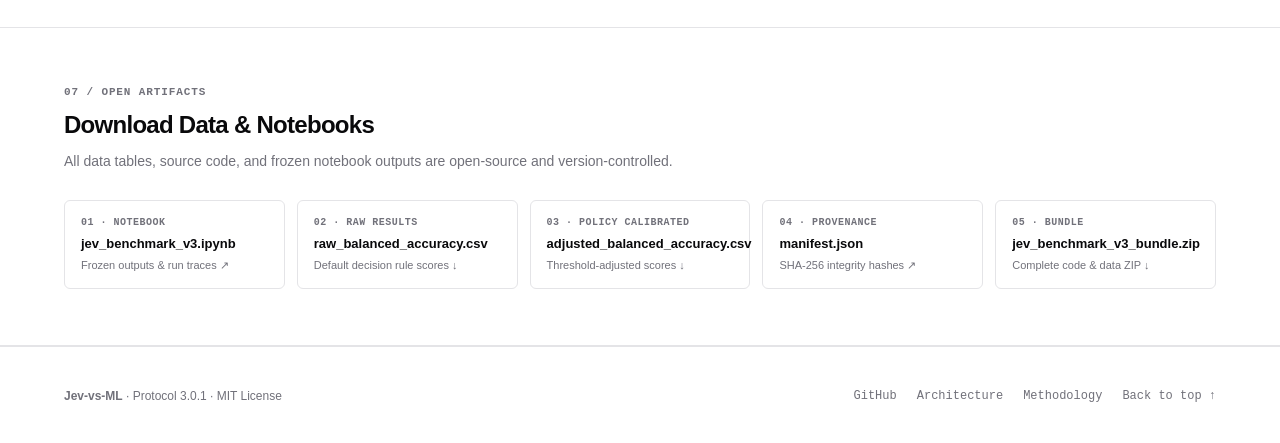
==== commit 2db678c7: "style(docs): complete research-grade website redesign following master prompt" ====
--- a/docs/report.template.html
+++ b/docs/report.template.html
@@ -1,54 +1,605 @@
-<!doctype html>
-<html lang="en">
-<head>
-<meta charset="utf-8"><meta name="viewport" content="width=device-width, initial-scale=1">
-<title>Jev vs. classical ML — An eight-dataset benchmark</title>
-<meta name="description" content="An independent comparison of Jev 1.13.0 and 11 classical classification pipelines. Explore the completed V3 results, methodology, and limitations.">
-<meta property="og:title" content="Jev vs. classical ML"><meta property="og:description" content="Strong on sentiment. Mixed across tasks. An independent eight-dataset benchmark."><meta property="og:type" content="article"><meta property="og:url" content="https://mugenkyou.github.io/JEV-VS-ML/"><meta property="og:image" content="https://mugenkyou.github.io/JEV-VS-ML/assets/benchmark-release-blue.png"><meta name="twitter:card" content="summary_large_image">
-<meta name="theme-color" content="#f5f5f7"><link rel="canonical" href="https://mugenkyou.github.io/JEV-VS-ML/">
-<link rel="icon" href="assets/favicon.svg" type="image/svg+xml"><link rel="stylesheet" href="assets/report.css">
-<script defer src="assets/data.js"></script><script defer src="assets/report.js"></script>
-</head>
-<body>
-<a class="skip" href="#full-results">Skip to results</a>
-<header class="masthead"><a class="wordmark" href="#">mugenkyou <span>Research notes</span></a><nav aria-label="Main"><a href="#full-results">Results</a><a href="#analysis">Analysis</a><a href="#method">Method</a><a href="https://github.com/mugenkyou/JEV-VS-ML">GitHub ↗</a></nav></header>
-<main>
-<section class="hero" aria-labelledby="title"><div class="eyebrow"><span class="dot"></span> Independent benchmark <span class="issue">Report 03 / September 2026</span></div>
-<h1 id="title">Jev vs.<br><em>classical ML.</em></h1>
-<div class="hero-bottom"><p class="dek">Strong on sentiment. <br>Mixed across tasks.</p><div class="intro"><p>We compared Jev 1.13.0 with eleven classical classification pipelines across eight datasets. Its largest advantage was on IMDb. Across the rest of the suite, the picture was more nuanced.</p><a class="text-link" href="#full-results">Explore the evidence <span>↓</span></a></div></div>
-<div class="facts"><div><strong>08</strong><span>datasets</span></div><div><strong>11</strong><span>classical pipelines</span></div><div><strong>03</strong><span>training seeds</span></div><div><strong>01</strong><span>shared test set per dataset</span></div></div>
-<p class="margin-note">Protocol 3.0.1 · Bounded-budget comparison · Balanced accuracy · Not affiliated with OpenAI or Anthropic</p></section>
-<section id="full-results" class="section"><div class="section-label">01 / Inspect the full comparison</div><div class="section-heading"><h2>Every model.<br>Both decision rules.</h2><p>Switch between raw and threshold-adjusted decisions. Jev’s columns appear first. Each cell shows mean ± sample standard deviation across three training seeds on the same test cases. Bold blue cells mark the best displayed mean in each row, including ties.</p></div>
-<div class="controls"><fieldset><legend>Decision rule</legend><div class="segmented"><label><input type="radio" name="panel" value="raw" checked><span>Raw decisions</span></label><label><input type="radio" name="panel" value="adjusted"><span>Threshold-adjusted</span></label></div></fieldset><label class="filter">Dataset type<select id="dataset-filter"><option value="all">All eight datasets</option><option value="text">Text classification</option><option value="tabular">Tabular classification</option></select></label></div>
-<p id="panel-note" class="context" aria-live="polite">Raw: default decision rules after classical model selection. Jev zero-shot uses no task examples or policy threshold fitting.</p>
-<div class="table-toolbar"><span id="table-panel">Raw decisions · 14 model columns</span><a id="csv-download" href="data/raw_balanced_accuracy.csv" download>Download this panel ↓</a></div>
-<div class="table-scroll" role="region" aria-label="Full benchmark scores; scroll horizontally" tabindex="0"><table id="full-table">__TABLE__</table></div><p class="figure-note">Scroll horizontally to inspect all columns. Sample SD is not a confidence interval. Zero SD on cached zero-shot predictions is not independent evidence of repeatability.</p>
-</section>
-<section id="results" class="section"><div class="section-label">02 / Compare the results</div><div class="section-heading"><h2>A different story<br>for each task.</h2><p>Compare Jev with the highest-scoring classical pipeline on each dataset. The controls in the full table above also update this chart. Compare raw decisions with binary thresholds learned from separate labeled data.</p></div>
-<div class="legend"><span><i class="zero"></i>Jev zero-shot prompts</span><span><i class="few"></i>Jev few-shot prompts</span><span><i class="classic"></i>Best classical pipeline</span></div>
-<div class="chart-shell"><div class="chart-head"><span>Balanced accuracy (%)</span><span>Higher is better</span></div><div id="comparison-chart">__CHART__</div></div>
-<p class="figure-note">Figure 1. Mean balanced accuracy, with a common 0–100% scale. Values are rounded to one decimal. The classical comparator is the highest test mean among the eleven pipelines in that panel, selected retrospectively. It is not a deployment selection rule. <a href="#limits">Read uncertainty notes ↓</a></p>
-<div class="takeaway"><span>Reading the result</span><p id="result-takeaway" aria-live="polite">Raw zero-shot Jev leads the best classical mean on IMDb and SMS Spam. The largest lead is IMDb: +7.9 percentage points. These are descriptive differences, not statistical-significance claims.</p></div>
-<noscript><p class="context">The raw chart and complete raw table are available without JavaScript. Enable JavaScript to switch panels, or download the adjusted CSV below.</p></noscript>
-</section>
-<section id="analysis" class="section"><div class="section-label">03 / What changes the interpretation</div><h2>The headline is only<br>part of the result.</h2>
-<div class="analysis-grid"><article><div class="article-number">A</div><h3>Sentiment is the standout.</h3><p>On IMDb, raw zero-shot Jev reaches <strong>96.3%</strong>, compared with <strong>88.4%</strong> for logistic regression. The +7.9-point advantage remains almost unchanged after threshold adjustment: 96.1% versus 88.3%.</p><p>This is the strongest descriptive evidence in Jev’s favor here. The experiment compares a pretrained API model against these classical text pipelines; it does not establish superiority over other language models or stronger modern text representations.</p></article>
-<article><div class="article-number">B</div><h3>Thresholds change the SMS story.</h3><p>With raw decisions, Jev zero-shot leads Naive Bayes <strong>96.1% to 95.0%</strong>. After policy threshold selection, the comparison becomes <strong>95.9% to 96.3%</strong>.</p><p>The apparent lead becomes a small deficit. A model’s default decision rule and its ability to separate classes are not the same question. Publish both panels; the adjusted Jev result uses labeled policy data.</p></article>
-<article><div class="article-number">C</div><h3>Business tabular tasks remain difficult.</h3><p>On Bank Marketing, adjusted zero-shot-prompt Jev reaches <strong>59.7%</strong>, against the voting ensemble’s <strong>73.3%</strong>. On Online Shoppers, even adjusted few-shot Jev reaches only <strong>53.6%</strong>, against <strong>71.2%</strong>.</p><p>Threshold adjustment does not close these gaps. For context, a constant-class prediction scores 50% balanced accuracy on these binary tasks. This is evidence of weak performance on these particular datasets, not a claim about every tabular task.</p></article>
-<article><div class="article-number">D</div><h3>Examples help selectively.</h3><p>One example per class lifts raw Breast Cancer performance from <strong>61.0% to 88.8%</strong>, and Banking77 from <strong>78.9% to 81.9%</strong>. But it lowers mean performance on AG News, SMS Spam, IMDb, and Iris.</p><p>Breast Cancer also improves to <strong>88.4%</strong> using zero-shot prompts with a learned threshold alone. Its raw 61.0% score therefore does not tell the whole story. The holdout is small, and none of these Jev variants reaches the strongest classical result.</p></article></div>
-<div class="editorial-note"><span>One metric, carefully read</span><p>Balanced accuracy is the average recall across classes. It gives each class equal weight, even when most examples belong to one class. For 77-class Banking77, the constant-class baseline is about 1.3%; for a binary task it is 50%. These are different problems, so we avoid collapsing this suite into one overall score.</p></div>
-</section>
-<section id="method" class="section"><div class="section-label">04 / Experimental design</div><div class="section-heading"><h2>One holdout.<br>Separate decisions.</h2><p>The protocol separates model selection from decision-threshold selection. All models are evaluated on the same test cases for a dataset. The test set stays fixed across training seeds.</p></div>
-<div class="method-flow"><div><span>01 / Learn</span><h3>Training</h3><p>Up to 8,000 rows. Classical models fit here; Jev’s few-shot examples are drawn from here.</p></div><div><span>02 / Select</span><h3>Validation</h3><p>Up to 1,000 rows. Four candidate configurations per classical family are compared.</p></div><div><span>03 / Adjust</span><h3>Policy</h3><p>Up to 500 labeled rows. Binary thresholds are selected independently of the test set.</p></div><div><span>04 / Evaluate</span><h3>Test</h3><p>One fixed holdout per dataset, shared by models and seeds. Small datasets retain fewer rows.</p></div></div>
-<div class="method-details"><div><h3>The classical side</h3><p>Logistic regression, SVM, decision tree, random forest, extra trees, k-NN, Naive Bayes, histogram gradient boosting, XGBoost, CatBoost, and a voting ensemble. A majority baseline is also reported.</p><p>The V3 speed preset caps trees at 150 and histogram iterations at 60. Text vocabulary and representation budgets are limited. CPU and GPU implementations are explicitly mixed; backend changes are not claimed to be numerically equivalent.</p></div><div><h3>The Jev side</h3><p>The requested model is <code>jev-1.13.0</code>. Zero-shot prompts provide task and class descriptions; few-shot prompts add one labeled training example per class. Tabular rows are passed as structured feature values.</p><p>Successful identical API requests are cached. Exhausted request failures count as incorrect predictions. Binary adjusted results use labeled policy data, even when their prompts contain no examples.</p></div></div>
-<div class="small-table"><table><caption>Held-out test sizes</caption><thead><tr><th scope="col">Datasets</th><th scope="col">Test rows</th><th scope="col">Classes</th></tr></thead><tbody><tr><th scope="row">AG News</th><td>1,000</td><td>4</td></tr><tr><th scope="row">Banking77</th><td>1,500</td><td>77</td></tr><tr><th scope="row">SMS Spam, IMDb, Bank Marketing, Online Shoppers</th><td>1,000 each</td><td>2 each</td></tr><tr><th scope="row">Breast Cancer</th><td>114</td><td>2</td></tr><tr><th scope="row">Iris</th><td>30</td><td>3</td></tr></tbody></table></div>
-<p class="figure-note">Training seeds: 2027, 2028, 2029. Holdout seed: 20260920. Kaggle configuration: two T4 GPUs. Source and protocol are frozen inside the completed notebook. <a href="https://github.com/mugenkyou/JEV-VS-ML/blob/main/BENCHMARK_V3.md">Read the full protocol ↗</a></p>
-</section>
-<section id="limits" class="section limitations"><div class="section-label">05 / Scope of the evidence</div><h2>What this release<br>can’t establish.</h2><div class="limits-grid"><article><h3>Statistical significance</h3><p>The displayed ± values measure variation across training seeds. They are not confidence intervals. Paired bootstrap intervals were computed by the reporting code, but their output was not supplied with the notebook. We make no significance claims from these tables.</p></article><article><h3>Independent zero-shot repetitions</h3><p>Identical successful requests are reused from cache across seeds. The three zero-shot rows therefore do not represent three independent API replications. Policy splits can still produce different adjusted thresholds.</p></article><article><h3>Pure model quality on Banking77</h3><p>The saved Jev run includes warnings about predictions outside the true label set. The adapter uses −1 for failed requests and counts them as incorrect. Without the run diagnostics, we cannot quantify how much of the score reflects API failures.</p></article><article><h3>Generalization from tiny holdouts</h3><p>Iris has only 30 test cases and Breast Cancer has 114. Perfect classical scores on these samples do not imply perfect performance on new data. Public-dataset pretraining exposure is neither established nor ruled out.</p></article><article><h3>Best possible ML performance</h3><p>Four candidates and restricted feature, training, and tree budgets are practical constraints. This suite does not cover all classical tuning strategies, pretrained embedding pipelines, fine-tuned transformers, or other language-model APIs.</p></article><article><h3>Latency, cost, or full reproducibility</h3><p>V3 latency summaries and the full Kaggle results archive are unavailable here. The run records 38,922 request attempts; its approximately $4.19 input-cost estimate is not an invoice. Exact snapshots, per-example predictions, and diagnostics are not included.</p></article></div></section>
-<section id="artifacts" class="section"><div class="section-label">06 / Open artifacts</div><div class="section-heading"><h2>Follow the numbers<br>back to the run.</h2><p>The completed notebook is preserved byte for byte. Both CSVs are extracted from its saved final outputs, retaining their displayed rounding. The interactive figures use those same tables.</p></div>
-<div class="artifact-links"><a href="https://github.com/mugenkyou/JEV-VS-ML/blob/main/jev_benchmark_v3.ipynb"><span>01</span><strong>Completed notebook</strong><span>Saved outputs ↗</span></a><a href="data/raw_balanced_accuracy.csv" download><span>02</span><strong>Raw result panel</strong><span>CSV ↓</span></a><a href="data/adjusted_balanced_accuracy.csv" download><span>03</span><strong>Adjusted result panel</strong><span>CSV ↓</span></a><a href="https://github.com/mugenkyou/JEV-VS-ML/blob/main/published_results/manifest.json"><span>04</span><strong>Provenance & source hash</strong><span>Manifest ↗</span></a><a href="https://github.com/mugenkyou/JEV-VS-ML/raw/refs/heads/main/jev_benchmark_v3_bundle.zip"><span>05</span><strong>Notebook & source bundle</strong><span>ZIP ↓</span></a></div>
-<figure class="release-figure"><a href="assets/benchmark-release-blue.png" download><img src="assets/benchmark-release-blue.png" alt="Raw balanced accuracy benchmark graphic for all eight datasets. Jev zero-shot leads on IMDb and SMS Spam; classical pipelines lead on the other six. Exact scores are available in the tables above." loading="lazy" width="1536" height="1024"></a><figcaption>Release graphic · <a href="assets/benchmark-release-blue.png" download>Download full-resolution image ↓</a> · AI-generated layout, checked against the published table.</figcaption></figure>
-</section>
-<section class="closing"><span class="eyebrow">The takeaway</span><p>Promising for some language tasks.<br><em>Evaluate before generalizing.</em></p><a class="text-link" href="https://github.com/mugenkyou/JEV-VS-ML">Read the source on GitHub ↗</a></section>
-</main><footer><span>mugenkyou / Independent research</span><span>Jev 1.13.0 · Protocol 3.0.1</span><a href="#">Back to top ↑</a></footer>
-</body></html>
+<!doctype html>
+<html lang="en">
+<head>
+  <meta charset="utf-8">
+  <meta name="viewport" content="width=device-width, initial-scale=1">
+  <title>Jev vs. Machine Learning — Empirical Benchmark</title>
+  <meta name="description" content="An independent empirical benchmark comparing Jev 1.13.0 with 11 classical machine-learning classification pipelines across 8 text and tabular datasets under Protocol 3.0.1.">
+  <meta property="og:title" content="Jev vs. Machine Learning Benchmark">
+  <meta property="og:description" content="An empirical comparison of Jev with conventional ML pipelines across text and tabular classification tasks.">
+  <meta property="og:type" content="website">
+  <meta property="og:url" content="https://mugenkyou.github.io/JEV-VS-ML/">
+  <meta name="twitter:card" content="summary_large_image">
+  <link rel="icon" href="assets/favicon.svg" type="image/svg+xml">
+  <link rel="stylesheet" href="assets/report.css">
+  <script defer src="assets/data.js"></script>
+  <script defer src="assets/report.js"></script>
+</head>
+<body>
+  <a class="skip-link" href="#results">Skip to benchmark results</a>
+
+  <!-- Minimal Header -->
+  <header class="site-header">
+    <div class="container header-inner">
+      <div class="brand">
+        <a href="#" class="brand-title">Jev-vs-ML</a>
+        <span class="brand-badge font-mono">Protocol 3.0.1</span>
+      </div>
+      <nav class="nav-links" aria-label="Main Navigation">
+        <a href="#results">Results</a>
+        <a href="#analysis">Findings</a>
+        <a href="#methodology">Methodology</a>
+        <a href="#models">Models</a>
+        <a href="#reproducibility">Reproduce</a>
+        <a href="#limitations">Limitations</a>
+        <a href="#artifacts">Artifacts</a>
+      </nav>
+      <div class="nav-actions">
+        <button id="theme-toggle" class="btn btn-outline btn-icon" title="Toggle color theme" aria-label="Toggle theme">
+          <span aria-hidden="true">🌙</span>
+        </button>
+        <a href="https://github.com/mugenkyou/JEV-VS-ML" class="btn btn-outline" target="_blank" rel="noopener noreferrer">
+          GitHub ↗
+        </a>
+      </div>
+    </div>
+  </header>
+
+  <main>
+    <!-- Hero Section -->
+    <section class="hero-section">
+      <div class="container">
+        <div class="hero-eyebrow">
+          <span>Benchmark Report</span>
+          <span class="meta-dot"></span>
+          <span>Protocol 3.0.1</span>
+          <span class="meta-dot"></span>
+          <span>September 2026</span>
+        </div>
+        <h1 class="hero-title">Jev vs. Machine Learning</h1>
+        <p class="hero-lead">
+          An empirical benchmark comparing Jev with conventional machine-learning pipelines across text and tabular classification tasks.
+        </p>
+        <div class="hero-meta-row font-mono">
+          <span class="meta-item">Metric: Balanced Accuracy</span>
+          <span class="meta-dot"></span>
+          <span class="meta-item">3 Training Seeds (2027, 2028, 2029)</span>
+          <span class="meta-dot"></span>
+          <span class="meta-item">Fixed Test Holdout (Seed 20260920)</span>
+          <span class="meta-dot"></span>
+          <span class="meta-item">Raw & Policy-Calibrated Panels</span>
+        </div>
+        <div class="hero-actions">
+          <a href="#results" class="btn btn-primary">View results ↓</a>
+          <a href="#methodology" class="btn btn-outline">Read methodology</a>
+          <a href="https://github.com/mugenkyou/JEV-VS-ML" class="btn btn-outline" target="_blank" rel="noopener noreferrer">GitHub repository ↗</a>
+        </div>
+      </div>
+    </section>
+
+    <!-- Compact Benchmark Snapshot -->
+    <div class="container">
+      <div class="snapshot-grid">
+        <div class="snapshot-item">
+          <span class="snapshot-num font-mono">08</span>
+          <span class="snapshot-label">Datasets<br>(4 Text · 4 Tabular)</span>
+        </div>
+        <div class="snapshot-item">
+          <span class="snapshot-num font-mono">11</span>
+          <span class="snapshot-label">Classical Model Families<br>(cuML · CUDA · scikit-learn)</span>
+        </div>
+        <div class="snapshot-item">
+          <span class="snapshot-num font-mono">03</span>
+          <span class="snapshot-label">Training Seeds<br>(Independent runs per task)</span>
+        </div>
+        <div class="snapshot-item">
+          <span class="snapshot-num font-mono">01</span>
+          <span class="snapshot-label">Fixed Holdout<br>(Frozen test partition)</span>
+        </div>
+        <div class="snapshot-item">
+          <span class="snapshot-num font-mono">02</span>
+          <span class="snapshot-label">Evaluation Panels<br>(Raw vs Policy-Adjusted)</span>
+        </div>
+      </div>
+    </div>
+
+    <!-- Main Results Section -->
+    <section id="results" class="section">
+      <div class="container">
+        <div class="section-header">
+          <div class="section-tag font-mono">01 / Empirical Evaluation</div>
+          <h2 class="section-title">Results</h2>
+          <p class="section-desc">
+            Balanced accuracy on the fixed test holdout under Protocol 3.0.1. Values represent mean ± sample standard deviation across three seeds.
+          </p>
+        </div>
+
+        <!-- Filter & Decision Controls -->
+        <div class="toolbar">
+          <div class="toolbar-group">
+            <span class="control-label font-mono">Decision Rule</span>
+            <div class="segmented-control">
+              <label>
+                <input type="radio" name="panel" value="raw" checked>
+                <span>Raw Decisions</span>
+              </label>
+              <label>
+                <input type="radio" name="panel" value="adjusted">
+                <span>Threshold-Adjusted</span>
+              </label>
+            </div>
+          </div>
+
+          <div class="toolbar-group">
+            <span class="control-label font-mono">Filter</span>
+            <div class="segmented-control">
+              <label>
+                <input type="radio" name="domain-filter" value="all" checked>
+                <span>All (8)</span>
+              </label>
+              <label>
+                <input type="radio" name="domain-filter" value="text">
+                <span>Text (4)</span>
+              </label>
+              <label>
+                <input type="radio" name="domain-filter" value="tabular">
+                <span>Tabular (4)</span>
+              </label>
+            </div>
+          </div>
+
+          <div class="toolbar-group">
+            <span class="control-label font-mono">View</span>
+            <div class="segmented-control">
+              <label>
+                <input type="radio" name="view-mode" value="summary" checked>
+                <span>Summary</span>
+              </label>
+              <label>
+                <input type="radio" name="view-mode" value="matrix">
+                <span>Full Matrix (14 Models)</span>
+              </label>
+            </div>
+          </div>
+
+          <div class="toolbar-group">
+            <a id="csv-download" href="data/raw_balanced_accuracy.csv" class="btn btn-outline" download>
+              Download CSV ↓
+            </a>
+          </div>
+        </div>
+
+        <!-- Context Explanation Note -->
+        <div class="context-box">
+          <span class="context-icon" aria-hidden="true">ℹ</span>
+          <span id="panel-note" aria-live="polite">
+            Raw: Default model decision rules without post-hoc threshold adjustment. Jev zero-shot operates strictly without labeled examples or policy threshold fitting.
+          </span>
+        </div>
+
+        <!-- Summary Comparison Table -->
+        <div id="summary-table-wrapper" class="table-container">
+          <table id="summary-table">
+            __SUMMARY_TABLE__
+          </table>
+        </div>
+
+        <!-- Full 14-Model Matrix Table (Initially hidden) -->
+        <div id="full-table-wrapper" class="table-container hidden">
+          <table id="full-table">
+            __FULL_TABLE__
+          </table>
+        </div>
+
+        <!-- Analytical Comparison Chart -->
+        <div class="chart-card">
+          <div class="chart-header">
+            <div class="chart-legend">
+              <span class="legend-item"><span class="legend-swatch zero"></span> Jev zero-shot</span>
+              <span class="legend-item"><span class="legend-swatch few"></span> Jev few-shot</span>
+              <span class="legend-item"><span class="legend-swatch classic"></span> Best classical pipeline</span>
+            </div>
+            <span class="font-mono">Metric: Balanced Accuracy (%) · Common 0–100 Scale</span>
+          </div>
+          <div id="comparison-chart">
+            __CHART__
+          </div>
+          <div class="takeaway-card">
+            <div class="takeaway-heading font-mono">Descriptive Summary</div>
+            <p id="result-takeaway" aria-live="polite">
+              Raw zero-shot Jev leads the best classical pipeline mean on IMDb and SMS Spam. The largest advantage is IMDb: +7.9 percentage points. Across tabular datasets, classical tree and kernel models maintain an empirical lead.
+            </p>
+          </div>
+        </div>
+      </div>
+    </section>
+
+    <!-- Editorial Analysis Section -->
+    <section id="analysis" class="section">
+      <div class="container">
+        <div class="section-header">
+          <div class="section-tag font-mono">02 / Analysis</div>
+          <h2 class="section-title">Key Benchmark Findings</h2>
+          <p class="section-desc">
+            A nuanced breakdown of performance across domain types, decision rules, and few-shot conditioning.
+          </p>
+        </div>
+
+        <div class="editorial-grid">
+          <div class="editorial-card">
+            <div class="editorial-tag font-mono">Finding 01 · Text Sentiment</div>
+            <h3 class="editorial-title">Sentiment polarity is the strongest differentiator.</h3>
+            <p>
+              On IMDb, zero-shot Jev reaches <strong>96.3%</strong> balanced accuracy, compared with <strong>88.4%</strong> for TF-IDF Logistic Regression. The +7.9-point advantage persists after policy calibration (96.1% vs. 88.3%). This reflects strong natural language understanding on long-form sentiment review tasks.
+            </p>
+          </div>
+
+          <div class="editorial-card">
+            <div class="editorial-tag font-mono">Finding 02 · Threshold Calibration</div>
+            <h3 class="editorial-title">Policy threshold tuning alters the SMS Spam outcome.</h3>
+            <p>
+              Under raw decision rules, zero-shot Jev leads Naive Bayes (<strong>96.1% vs. 95.0%</strong>). However, once decision thresholds are calibrated on the policy split, Naive Bayes reaches <strong>96.3%</strong> against Jev’s <strong>95.9%</strong>. Threshold selection is critical on imbalanced binary tasks.
+            </p>
+          </div>
+
+          <div class="editorial-card">
+            <div class="editorial-tag font-mono">Finding 03 · Tabular Complexity</div>
+            <h3 class="editorial-title">Structured tabular business tasks favor classical pipelines.</h3>
+            <p>
+              On Bank Marketing, adjusted zero-shot Jev scores <strong>59.7%</strong> vs. <strong>73.3%</strong> for the voting ensemble. On Online Shoppers, few-shot Jev reaches <strong>53.6%</strong> vs. <strong>71.2%</strong>. Standard feature transformers and tree ensembles remain substantially more effective on numerical business attributes.
+            </p>
+          </div>
+
+          <div class="editorial-card">
+            <div class="editorial-tag font-mono">Finding 04 · Few-Shot Conditioning</div>
+            <h3 class="editorial-title">In-context training examples help selectively.</h3>
+            <p>
+              Providing one example per class lifts raw Breast Cancer from <strong>61.0% to 88.8%</strong> and Banking77 from <strong>78.9% to 81.9%</strong>. Conversely, few-shot conditioning slightly reduces mean scores on AG News and IMDb. Task structure determines few-shot efficacy.
+            </p>
+          </div>
+        </div>
+      </div>
+    </section>
+
+    <!-- Methodology Section -->
+    <section id="methodology" class="section">
+      <div class="container">
+        <div class="section-header">
+          <div class="section-tag font-mono">03 / Experimental Protocol</div>
+          <h2 class="section-title">Methodology & Pipeline Design</h2>
+          <p class="section-desc">
+            Protocol 3.0.1 strictly isolates candidate selection, policy threshold calibration, and test evaluation.
+          </p>
+        </div>
+
+        <div class="pipeline-steps">
+          <div class="pipeline-step">
+            <span class="step-num font-mono">01 · Holdout Split</span>
+            <h3 class="step-title">Fixed Test Holdout</h3>
+            <p class="step-desc">
+              Dedicated test set created before any model exploration (Seed 20260920). Remains completely isolated from feature fitting and tuning.
+            </p>
+          </div>
+          <div class="pipeline-step">
+            <span class="step-num font-mono">02 · Train / Val / Policy</span>
+            <h3 class="step-title">Partition Budgets</h3>
+            <p class="step-desc">
+              Up to 8,000 training rows, 1,000 validation rows for hyperparameter selection, and 500 labeled policy rows for threshold calibration.
+            </p>
+          </div>
+          <div class="pipeline-step">
+            <span class="step-num font-mono">03 · Feature Pipelines</span>
+            <h3 class="step-title">Transform-Only Flow</h3>
+            <p class="step-desc">
+              TF-IDF vocabulary and standard scalers are fitted strictly on the training partition and applied statelessly to subsequent splits.
+            </p>
+          </div>
+          <div class="pipeline-step">
+            <span class="step-num font-mono">04 · GPU Subprocess</span>
+            <h3 class="step-title">Isolated Execution</h3>
+            <p class="step-desc">
+              Subprocess GPU execution with explicit CUDA device masking, preflight compatibility verification, and isolated memory cleanup.
+            </p>
+          </div>
+        </div>
+      </div>
+    </section>
+
+    <!-- Model Matrix Section -->
+    <section id="models" class="section">
+      <div class="container">
+        <div class="section-header">
+          <div class="section-tag font-mono">04 / Model Suite</div>
+          <h2 class="section-title">Evaluated Model Architectures</h2>
+          <p class="section-desc">
+            11 classical model families, 2 Jev prompt formulations, and a majority-class reference baseline.
+          </p>
+        </div>
+
+        <div class="table-container">
+          <table class="matrix-table">
+            <thead>
+              <tr>
+                <th>Model Family</th>
+                <th>Feature Representation</th>
+                <th>Backend Runtime</th>
+                <th class="text-right">Tuning Candidates</th>
+                <th>Description</th>
+              </tr>
+            </thead>
+            <tbody>
+              <tr>
+                <td class="font-medium">Jev Zero-Shot</td>
+                <td>Structured text / feature prompts</td>
+                <td>Jev API (<code>jev-1.13.0</code>)</td>
+                <td class="text-right font-mono">1</td>
+                <td>Zero task examples; class descriptions and task schema provided in prompt.</td>
+              </tr>
+              <tr>
+                <td class="font-medium">Jev Few-Shot</td>
+                <td>In-context labeled examples</td>
+                <td>Jev API (<code>jev-1.13.0</code>)</td>
+                <td class="text-right font-mono">1</td>
+                <td>One representative training example per class prepended to prompt.</td>
+              </tr>
+              <tr>
+                <td class="font-medium">Logistic Regression</td>
+                <td>TF-IDF / Standard Scaler</td>
+                <td>cuML / scikit-learn</td>
+                <td class="text-right font-mono">4</td>
+                <td>L2-regularized linear classifier with varying regularization strengths.</td>
+              </tr>
+              <tr>
+                <td class="font-medium">Linear / RBF SVM</td>
+                <td>TF-IDF / Dense Scaled</td>
+                <td>cuML / scikit-learn</td>
+                <td class="text-right font-mono">4</td>
+                <td>Support vector machine with linear and RBF kernels.</td>
+              </tr>
+              <tr>
+                <td class="font-medium">Random Forest</td>
+                <td>Dense / Sparse Scaled</td>
+                <td>cuML / scikit-learn</td>
+                <td class="text-right font-mono">4</td>
+                <td>Ensemble of randomized decision trees (capped at 150 estimators for speed).</td>
+              </tr>
+              <tr>
+                <td class="font-medium">Extra Trees</td>
+                <td>Dense / Sparse Scaled</td>
+                <td>scikit-learn</td>
+                <td class="text-right font-mono">4</td>
+                <td>Extremely randomized trees with random split thresholds.</td>
+              </tr>
+              <tr>
+                <td class="font-medium">k-Nearest Neighbors</td>
+                <td>TruncatedSVD / Dense</td>
+                <td>cuML / scikit-learn</td>
+                <td class="text-right font-mono">4</td>
+                <td>Distance-weighted nearest neighbors with dimensionality reduction.</td>
+              </tr>
+              <tr>
+                <td class="font-medium">Naive Bayes</td>
+                <td>Count / TF-IDF / Gaussian</td>
+                <td>scikit-learn</td>
+                <td class="text-right font-mono">4</td>
+                <td>Multinomial and Gaussian Naive Bayes with Laplace smoothing.</td>
+              </tr>
+              <tr>
+                <td class="font-medium">Hist Gradient Boosting</td>
+                <td>Binned Numerical / Dense</td>
+                <td>scikit-learn</td>
+                <td class="text-right font-mono">4</td>
+                <td>Histogram-based gradient boosting (capped at 60 iterations).</td>
+              </tr>
+              <tr>
+                <td class="font-medium">XGBoost</td>
+                <td>Tree Features / DMatrix</td>
+                <td>CUDA / CPU</td>
+                <td class="text-right font-mono">4</td>
+                <td>Gradient boosted decision trees with tree_method='hist'.</td>
+              </tr>
+              <tr>
+                <td class="font-medium">CatBoost</td>
+                <td>Categorical & Numerical</td>
+                <td>CUDA / CPU</td>
+                <td class="text-right font-mono">4</td>
+                <td>Symmetric decision trees with native categorical handling.</td>
+              </tr>
+              <tr>
+                <td class="font-medium">Voting Ensemble</td>
+                <td>Probability aggregation</td>
+                <td>CPU / Mixed</td>
+                <td class="text-right font-mono">Composite</td>
+                <td>Soft-voting ensemble of top-performing classical pipelines.</td>
+              </tr>
+              <tr>
+                <td class="font-medium">Majority Baseline</td>
+                <td>Constant class assignment</td>
+                <td>Reference baseline</td>
+                <td class="text-right font-mono">1</td>
+                <td>Always predicts most frequent training class.</td>
+              </tr>
+            </tbody>
+          </table>
+        </div>
+      </div>
+    </section>
+
+    <!-- Reproducibility Section -->
+    <section id="reproducibility" class="section">
+      <div class="container">
+        <div class="section-header">
+          <div class="section-tag font-mono">05 / Reproducibility</div>
+          <h2 class="section-title">Reproduce the Benchmark</h2>
+          <p class="section-desc">
+            Complete instructions to verify unit tests offline or execute the full benchmark suite in a CUDA GPU environment.
+          </p>
+        </div>
+
+        <div class="repro-grid">
+          <div class="repro-card">
+            <div class="repro-header">
+              <span class="repro-title font-mono">Step 01 · Install Dependencies</span>
+            </div>
+            <p class="repro-desc">Install the reproducible environment requirements.</p>
+            <div class="code-box font-mono">
+              <code>pip install -r requirements-v2.txt</code>
+              <button class="copy-btn" data-copy="pip install -r requirements-v2.txt">Copy</button>
+            </div>
+          </div>
+
+          <div class="repro-card">
+            <div class="repro-header">
+              <span class="repro-title font-mono">Step 02 · Offline Validation Suite</span>
+            </div>
+            <p class="repro-desc">Execute the comprehensive offline validation test suite (zero network & zero GPU requirement).</p>
+            <div class="code-box font-mono">
+              <code>python validate_all.py</code>
+              <button class="copy-btn" data-copy="python validate_all.py">Copy</button>
+            </div>
+          </div>
+
+          <div class="repro-card">
+            <div class="repro-header">
+              <span class="repro-title font-mono">Step 03 · Full GPU Benchmark Execution</span>
+            </div>
+            <p class="repro-desc">Execute the full benchmark runner in a dual T4 / CUDA GPU environment.</p>
+            <div class="code-box font-mono">
+              <code>python kaggle_benchmark.py</code>
+              <button class="copy-btn" data-copy="python kaggle_benchmark.py">Copy</button>
+            </div>
+          </div>
+
+          <div class="repro-card">
+            <div class="repro-header">
+              <span class="repro-title font-mono">Step 04 · Export Published Artifacts & Site</span>
+            </div>
+            <p class="repro-desc">Export final CSV tables, verify provenance hashes, and compile the static report.</p>
+            <div class="code-box font-mono">
+              <code>python export_published_results.py &amp;&amp; python build_site.py</code>
+              <button class="copy-btn" data-copy="python export_published_results.py &amp;&amp; python build_site.py">Copy</button>
+            </div>
+          </div>
+        </div>
+      </div>
+    </section>
+
+    <!-- Limitations Section -->
+    <section id="limitations" class="section">
+      <div class="container">
+        <div class="section-header">
+          <div class="section-tag font-mono">06 / Scope & Limitations</div>
+          <h2 class="section-title">Limitations & Analytical Boundaries</h2>
+          <p class="section-desc">
+            Explicit documentation of boundary conditions, statistical assumptions, and non-claims.
+          </p>
+        </div>
+
+        <div class="limits-grid">
+          <div class="limit-card">
+            <h3 class="limit-title font-mono">Statistical Inference</h3>
+            <p>
+              Reported ± values represent sample standard deviations across 3 random training seeds on the same test set. They do not constitute formal confidence intervals or hypothesis tests.
+            </p>
+          </div>
+
+          <div class="limit-card">
+            <h3 class="limit-title font-mono">Cached Zero-Shot Calls</h3>
+            <p>
+              Identical successful API requests are cached and reused across seeds. Zero variance on zero-shot Jev rows reflects deterministic prompt caching rather than independent API replications.
+            </p>
+          </div>
+
+          <div class="limit-card">
+            <h3 class="limit-title font-mono">Banking77 API Failures</h3>
+            <p>
+              Requests yielding unparseable or out-of-vocabulary label predictions were assigned failure code -1 and counted as incorrect. Scores include API formatting compliance factors.
+            </p>
+          </div>
+
+          <div class="limit-card">
+            <h3 class="limit-title font-mono">Sample Size Constraints</h3>
+            <p>
+              Iris (n=30) and Breast Cancer (n=114) feature compact holdout sets. Near-perfect scores on these small samples should not be generalized to larger real-world distributions.
+            </p>
+          </div>
+
+          <div class="limit-card">
+            <h3 class="limit-title font-mono">Classical Baseline Scope</h3>
+            <p>
+              Classical pipelines operate under a strict computational budget (max 150 trees, 60 hist iterations, 4 tuning candidates). They do not represent fine-tuned deep neural transformers.
+            </p>
+          </div>
+
+          <div class="limit-card">
+            <h3 class="limit-title font-mono">Latency & Cost Scope</h3>
+            <p>
+              The benchmark logged 38,922 request attempts with an estimated ~$4.19 input cost. This is an empirical run estimate and should not be treated as a production SLA or billing quote.
+            </p>
+          </div>
+        </div>
+      </div>
+    </section>
+
+    <!-- Open Artifacts Section -->
+    <section id="artifacts" class="section">
+      <div class="container">
+        <div class="section-header">
+          <div class="section-tag font-mono">07 / Open Artifacts</div>
+          <h2 class="section-title">Download Data & Notebooks</h2>
+          <p class="section-desc">
+            All data tables, source code, and frozen notebook outputs are open-source and version-controlled.
+          </p>
+        </div>
+
+        <div class="artifacts-grid">
+          <a href="https://github.com/mugenkyou/JEV-VS-ML/blob/main/jev_benchmark_v3.ipynb" class="artifact-card" target="_blank" rel="noopener noreferrer">
+            <span class="artifact-tag font-mono">01 · Notebook</span>
+            <span class="artifact-name">jev_benchmark_v3.ipynb</span>
+            <span class="artifact-sub">Frozen outputs & run traces ↗</span>
+          </a>
+
+          <a href="data/raw_balanced_accuracy.csv" class="artifact-card" download>
+            <span class="artifact-tag font-mono">02 · Raw Results</span>
+            <span class="artifact-name">raw_balanced_accuracy.csv</span>
+            <span class="artifact-sub">Default decision rule scores ↓</span>
+          </a>
+
+          <a href="data/adjusted_balanced_accuracy.csv" class="artifact-card" download>
+            <span class="artifact-tag font-mono">03 · Policy Calibrated</span>
+            <span class="artifact-name">adjusted_balanced_accuracy.csv</span>
+            <span class="artifact-sub">Threshold-adjusted scores ↓</span>
+          </a>
+
+          <a href="https://github.com/mugenkyou/JEV-VS-ML/blob/main/published_results/manifest.json" class="artifact-card" target="_blank" rel="noopener noreferrer">
+            <span class="artifact-tag font-mono">04 · Provenance</span>
+            <span class="artifact-name">manifest.json</span>
+            <span class="artifact-sub">SHA-256 integrity hashes ↗</span>
+          </a>
+
+          <a href="https://github.com/mugenkyou/JEV-VS-ML/raw/refs/heads/main/jev_benchmark_v3_bundle.zip" class="artifact-card">
+            <span class="artifact-tag font-mono">05 · Bundle</span>
+            <span class="artifact-name">jev_benchmark_v3_bundle.zip</span>
+            <span class="artifact-sub">Complete code & data ZIP ↓</span>
+          </a>
+        </div>
+      </div>
+    </section>
+  </main>
+
+  <!-- Minimal Footer -->
+  <footer class="site-footer">
+    <div class="container footer-inner">
+      <div class="footer-brand">
+        <strong>Jev-vs-ML</strong> · Protocol 3.0.1 · MIT License
+      </div>
+      <div class="footer-links font-mono">
+        <a href="https://github.com/mugenkyou/JEV-VS-ML" target="_blank" rel="noopener noreferrer">GitHub</a>
+        <a href="https://github.com/mugenkyou/JEV-VS-ML/blob/main/ARCHITECTURE.md" target="_blank" rel="noopener noreferrer">Architecture</a>
+        <a href="https://github.com/mugenkyou/JEV-VS-ML/blob/main/docs/methodology.md" target="_blank" rel="noopener noreferrer">Methodology</a>
+        <a href="#">Back to top ↑</a>
+      </div>
+    </div>
+  </footer>
+</body>
+</html>
--- a/docs/assets/report.css
+++ b/docs/assets/report.css
@@ -1,13 +1,1236 @@
-:root{--paper:#f5f5f7;--ink:#1d1d1f;--muted:#626773;--line:#e1e5eb;--accent:#0071e3;--few:#85bfff;--slate:#7c889b;--wash:#f0f5fb}*{box-sizing:border-box}html{scroll-behavior:smooth;scroll-padding-top:95px}body{margin:0;background:var(--paper);color:var(--ink);font:16px/1.6 -apple-system,BlinkMacSystemFont,'Segoe UI',Helvetica,Arial,sans-serif;-webkit-font-smoothing:antialiased}a{color:var(--accent);text-decoration:none}a:hover{text-decoration:underline}input,select{font:inherit}a:focus-visible,input:focus-visible+span,select:focus-visible,[tabindex]:focus-visible{outline:3px solid #0071e3;outline-offset:4px}.skip{position:fixed;top:-90px;left:20px;background:var(--ink);color:white;padding:12px;z-index:50}.skip:focus{top:12px}.masthead{height:76px;position:sticky;top:0;z-index:20;display:flex;align-items:center;justify-content:space-between;padding:0 max(40px,calc((100vw - 1152px)/2));background:rgba(250,252,255,.84);backdrop-filter:blur(24px) saturate(180%);border-bottom:1px solid rgba(210,218,228,.65)}.wordmark{font-size:20px;letter-spacing:-.7px;font-weight:700;color:var(--ink)}.wordmark:hover{text-decoration:none}.wordmark span{font-size:12px;font-weight:400;letter-spacing:0;border-left:1px solid #d4dbe5;padding-left:16px;margin-left:16px;color:var(--muted)}nav{display:flex;align-items:center;gap:28px;font-size:13px}nav a{color:var(--ink)}nav a:last-child{background:var(--accent);color:white;padding:7px 17px;border-radius:22px}main{max-width:1280px;margin:auto;padding:0 56px}.hero{text-align:center;padding:78px 0 0;position:relative;isolation:isolate}.hero:before{content:'';position:absolute;z-index:-1;left:-56px;right:-56px;top:0;height:660px;background:radial-gradient(ellipse at 50% 35%,#d9eaff 0%,#eef5ff 35%,transparent 70%);pointer-events:none}.eyebrow,.section-label{font-size:12px;font-weight:600;letter-spacing:1.3px;text-transform:uppercase}.hero .eyebrow{display:inline-flex;align-items:center;gap:9px;background:rgba(255,255,255,.85);border:1px solid #dbe7f5;border-radius:30px;padding:9px 15px;color:#435975}.dot{height:6px;width:6px;border-radius:50%;background:var(--accent)}.issue{font-size:10px;color:var(--muted);margin-left:12px;padding-left:16px;border-left:1px solid #d5e1ef}h1{font-size:clamp(70px,8vw,108px);line-height:1.01;font-weight:700;letter-spacing:-5.5px;margin:33px 0 28px}h1 em{font-style:normal;background:linear-gradient(120deg,#0050b5 12%,#007aff 62%,#56aaff);color:var(--accent);background-clip:text;-webkit-background-clip:text;-webkit-text-fill-color:transparent}.hero-bottom{max-width:680px;margin:auto}.dek{font-size:27px;line-height:1.35;letter-spacing:-.8px;font-weight:600;margin:0 0 16px}.dek br{display:none}.dek br:after{content:' '}.intro{font-size:17px;color:var(--muted);line-height:1.65;max-width:620px;margin:auto}.intro p{margin:0 0 25px}.text-link{display:inline-flex;align-items:center;gap:15px;font-size:14px;color:var(--accent)}.intro .text-link{background:var(--accent);color:white;padding:12px 24px;border-radius:28px;box-shadow:0 4px 12px #0071e314}.intro .text-link:hover{text-decoration:none;background:#0077ed}.facts{display:grid;grid-template-columns:repeat(4,1fr);background:white;border-radius:25px;margin:52px auto 0;padding:28px 0;box-shadow:0 8px 35px #23395d05;border:1px solid #e8edf4;max-width:1000px}.facts div{padding:0 18px;border-left:1px solid var(--line)}.facts div:first-child{border:0}.facts strong{font-size:40px;line-height:1;font-weight:600;letter-spacing:-2px;display:block;color:#123765}.facts span{font-size:12px;color:var(--muted);display:block;margin-top:11px}.margin-note,.figure-note{color:var(--muted);font-size:12px;line-height:1.65}.margin-note{margin:18px 0 0;font-size:10px}.section{padding:54px 48px;background:#fff;border-radius:32px;margin:58px 0}.section-label{color:var(--accent);margin-bottom:20px;font-size:10px}h2{font-size:47px;letter-spacing:-2.1px;line-height:1.09;font-weight:650;margin:0}.section-heading{display:grid;grid-template-columns:1.05fr 1fr;gap:55px;align-items:end;margin-bottom:32px}.section-heading>p{font-size:14px;color:var(--muted);margin:0;line-height:1.75}.controls{display:flex;justify-content:space-between;align-items:end;gap:20px;margin-top:34px}fieldset{border:0;padding:0;margin:0}legend,.filter{font-size:11px;color:var(--muted)}legend{margin-bottom:8px}.segmented{display:flex;gap:4px;background:#edf0f5;border:1px solid #e9edf3;border-radius:28px;padding:4px}.segmented label{cursor:pointer;position:relative}.segmented input{position:absolute;opacity:0;width:1px;height:1px}.segmented span{display:block;padding:10px 17px;font-size:12px;border-radius:24px;transition:background .18s,color .18s}.segmented input:checked+span{background:var(--accent);color:white;box-shadow:0 2px 7px #0071e322}.filter{display:flex;flex-direction:column;gap:8px}.filter select{background:#f8fafc;color:var(--ink);border:1px solid var(--line);padding:11px 30px 11px 14px;border-radius:12px;font-size:12px}.context{background:#f0f6ff;border:1px solid #e0ecfc;border-radius:14px;padding:14px 17px;font-size:12px;line-height:1.65;color:#355573;margin:19px 0}.legend{display:flex;flex-wrap:wrap;gap:21px;margin:26px 0 20px;font-size:11px}.legend span{display:flex;align-items:center;gap:7px}.legend i{width:9px;height:9px;border-radius:3px}.zero{background:var(--accent)}.few{background:var(--few)}.classic{background:var(--slate)}.chart-shell{border:1px solid var(--line);border-radius:20px;padding:20px 22px}.chart-head{display:flex;justify-content:space-between;color:var(--muted);font-size:10px;margin-bottom:8px}.chart-row{display:grid;grid-template-columns:148px 1fr;gap:20px;border-bottom:1px solid #edf0f4;padding:18px 0}.chart-label{padding-top:7px}.chart-label strong{display:block;font-size:12px;font-weight:600}.chart-label small{font-size:9px;color:var(--muted)}.bars{padding-right:40px;background:repeating-linear-gradient(to right,transparent 0,transparent calc(25% - 1px),#eef1f5 calc(25% - 1px),#eef1f5 25%);background-origin:content-box;background-clip:content-box}.bar-line{height:17px;position:relative;margin:4px 0}.bar{position:absolute;left:0;top:3px;width:var(--value);height:10px;border-radius:0 5px 5px 0}.bar-line .value{position:absolute;left:var(--value);padding-left:7px;font-size:10px;line-height:17px;font-variant-numeric:tabular-nums}.axis{display:flex;justify-content:space-between;margin-left:168px;margin-right:40px;padding-top:9px;font-size:9px;color:var(--muted)}.figure-note{font-size:11px}.takeaway{display:grid;grid-template-columns:145px 1fr;gap:22px;margin-top:23px;padding:20px;background:#f1f6fd;border-radius:17px}.takeaway>span{font-size:11px;color:var(--accent);font-weight:600;padding-top:2px}.takeaway p{font-size:13px;margin:0;color:#33465d}.analysis-grid{display:grid;grid-template-columns:1fr 1fr;gap:20px;margin-top:34px}.analysis-grid article{background:#f7f9fc;border:1px solid #edf1f6;border-radius:23px;padding:26px 28px}.article-number{display:flex;align-items:center;justify-content:center;background:#e4efff;border-radius:12px;width:34px;height:34px;color:var(--accent);font-weight:600;font-size:13px}h3{font-size:19px;letter-spacing:-.45px;line-height:1.35;font-weight:600;margin:17px 0 13px}.analysis-grid p,.method-details p,.limits-grid p{font-size:13px;color:var(--muted);line-height:1.8;margin:12px 0}.analysis-grid strong{font-weight:600;color:var(--ink)}.editorial-note{display:grid;grid-template-columns:1fr 2fr;gap:35px;margin-top:24px;padding:28px;background:#eaf3ff;border-radius:22px}.editorial-note span{font-size:23px;font-weight:600;line-height:1.3;letter-spacing:-.7px;color:#164d88}.editorial-note p{font-size:13px;color:#355573;margin:0;line-height:1.8}.table-toolbar{display:flex;justify-content:space-between;gap:20px;padding:15px 0;font-size:11px;color:var(--muted)}.table-scroll{overflow:auto;max-height:660px;border:1px solid var(--line);border-radius:17px}table{width:100%;border-collapse:separate;border-spacing:0;font-size:11px;line-height:1.5;font-variant-numeric:tabular-nums;text-align:left}th,td{padding:15px 13px;border-bottom:1px solid #e9edf2}#full-table th,#full-table td{min-width:124px;white-space:nowrap}#full-table thead th{background:#edf2f9;position:sticky;top:0;z-index:2;font-weight:600;white-space:normal;font-size:10px}#full-table tr>:first-child{position:sticky;left:0;background:white;min-width:140px;z-index:1}#full-table thead tr>:first-child{z-index:3;background:#edf2f9}#full-table td.best{font-weight:700;color:#005bb8;text-decoration:underline;text-underline-offset:4px}.method-flow{display:grid;grid-template-columns:repeat(4,1fr);gap:12px;margin:30px 0}.method-flow>div{padding:21px 17px;background:#f4f7fb;border-radius:19px}.method-flow span{font-size:10px;letter-spacing:.6px;color:var(--accent);font-weight:600}.method-flow h3{font-size:18px}.method-flow p{font-size:11px;color:var(--muted);line-height:1.75}.method-details{display:grid;grid-template-columns:1fr 1fr;gap:42px}.small-table{margin-top:23px}.small-table caption{text-align:left;font-size:12px;padding:12px 0;font-weight:600}.small-table th{font-weight:500}.small-table thead{background:#edf2f9}.small-table thead th:first-child{border-radius:12px 0 0 0}.small-table thead th:last-child{border-radius:0 12px 0 0}.limits-grid{display:grid;grid-template-columns:repeat(3,1fr);gap:18px;margin-top:30px}.limits-grid article{background:#f7f8fa;border-radius:19px;padding:20px}.limits-grid h3{font-size:15px;margin-top:3px}.limits-grid p{font-size:12px;margin-bottom:0}code{font-size:.9em;background:#edf2f9;padding:3px 6px;border-radius:5px}.artifact-links{border-top:1px solid var(--line)}.artifact-links a{display:grid;grid-template-columns:40px 1fr auto;align-items:center;gap:20px;padding:21px 12px;border-bottom:1px solid var(--line);color:var(--ink);transition:background .2s}.artifact-links a:hover{background:#f3f8ff;text-decoration:none}.artifact-links strong{font-size:15px;font-weight:500}.artifact-links span{font-size:11px;color:var(--muted)}.artifact-links a>span:last-child{color:var(--accent)}.release-figure{margin:36px 0 0}.release-figure img{display:block;width:100%;height:auto;border-radius:20px;border:1px solid var(--line)}figcaption{font-size:10px;color:var(--muted);margin-top:13px}.closing{text-align:center;padding:25px 0 78px}.closing .eyebrow{color:var(--accent);font-size:10px}.closing p{font-size:46px;letter-spacing:-2px;line-height:1.14;font-weight:650;margin:23px 0}.closing em{font-style:normal;color:var(--accent)}footer{max-width:1168px;margin:auto;display:flex;justify-content:space-between;gap:20px;border-top:1px solid var(--line);padding:24px 0 34px;font-size:11px;color:var(--muted)}.sr-only{position:absolute;width:1px;height:1px;padding:0;margin:-1px;overflow:hidden;clip:rect(0,0,0,0);white-space:nowrap;border:0}@media(min-width:1500px){main{max-width:1360px}}@media(max-width:1000px){main{padding:0 30px}.section{padding:40px 30px}.section-heading{gap:30px}h2{font-size:40px}.limits-grid{grid-template-columns:1fr 1fr}.wordmark span{display:none}.hero:before{left:-30px;right:-30px}.analysis-grid article{padding:23px}.method-flow{grid-template-columns:1fr 1fr}footer{margin:0 30px}.chart-row{grid-template-columns:125px 1fr;gap:16px}.axis{margin-left:141px}}@media(max-width:600px){html{scroll-padding-top:85px}.masthead{padding:0 21px;height:64px}.wordmark{font-size:19px}nav{gap:18px;font-size:11px}nav a:nth-child(2),nav a:nth-child(3){display:none}nav a:last-child{padding:6px 13px}main{padding:0 16px}.hero{padding-top:46px}.hero:before{left:-16px;right:-16px;height:560px}.hero .eyebrow{font-size:9px;letter-spacing:.8px;padding:7px 11px}.issue{display:none}h1{font-size:clamp(52px,13vw,77px);letter-spacing:-3px;margin:27px 0 22px;line-height:1.06}.dek{font-size:21px;letter-spacing:-.6px;margin-bottom:14px}.dek br{display:block}.intro{font-size:14px;padding:0 13px;line-height:1.7}.intro .text-link{font-size:13px;padding:11px 23px}.facts{grid-template-columns:1fr 1fr;margin-top:34px;padding:9px 0;border-radius:23px}.facts div{padding:16px 10px}.facts div:nth-child(3){border:0}.facts strong{font-size:34px}.facts span{font-size:10px;margin-top:8px}.margin-note{font-size:9px;margin:15px 8px 0}.section{margin:32px 0;padding:30px 20px;border-radius:26px}.section-label{font-size:9px;margin-bottom:18px}h2{font-size:35px;letter-spacing:-1.5px}.section-heading{grid-template-columns:1fr;gap:20px;margin-bottom:23px}.section-heading>p{font-size:13px}.controls{flex-direction:column;align-items:stretch;gap:14px;margin-top:24px}.segmented{display:flex;justify-content:center}.segmented label{flex:1;text-align:center}.segmented span{padding:10px 7px;font-size:11px}.filter select{width:100%;font-size:12px}.context{padding:12px;font-size:10px;border-radius:12px}.legend{font-size:9px;gap:10px 13px;margin:20px 0 16px}.legend span{gap:5px}.chart-shell{padding:14px 10px;border-radius:16px;margin:0 -5px}.chart-head{font-size:9px}.chart-row{grid-template-columns:86px 1fr;gap:8px;padding:15px 0}.chart-label strong{font-size:10px;line-height:1.4}.chart-label small{font-size:8px;display:block;margin-top:4px}.bars{padding-right:30px}.bar-line .value{font-size:9px;padding-left:4px}.axis{margin-left:94px;margin-right:30px;font-size:8px}.takeaway{grid-template-columns:1fr;gap:8px;padding:16px}.takeaway p{font-size:12px}.figure-note{font-size:10px}.analysis-grid,.method-details,.limits-grid{grid-template-columns:1fr;gap:16px}.analysis-grid article{padding:23px}.analysis-grid p,.method-details p{font-size:13px}.editorial-note{grid-template-columns:1fr;gap:14px;padding:22px}.editorial-note span{font-size:22px}.table-toolbar{font-size:9px;gap:12px}.method-flow{gap:10px}.method-flow>div{padding:18px 13px;border-radius:16px}.method-flow h3{font-size:16px}.method-flow p{font-size:10px}.small-table table{font-size:10px}.small-table th,.small-table td{padding:11px 8px}.limits-grid article{padding:21px}.artifact-links a{grid-template-columns:20px 1fr auto;gap:8px;padding:19px 0}.artifact-links strong{font-size:12px}.artifact-links span{font-size:9px}.release-figure img{border-radius:12px}.closing{padding:20px 8px 45px}.closing p{font-size:31px;letter-spacing:-1.2px}.closing .text-link{font-size:13px}footer{margin:0 22px;flex-wrap:wrap;font-size:10px;padding-bottom:25px}}@media(prefers-reduced-motion:reduce){html{scroll-behavior:auto}*{transition:none!important}}@media print{.masthead{position:static}.masthead nav,.controls{display:none}.section{break-inside:avoid;margin:20px 0;padding:20px}.table-scroll{overflow:visible;max-height:none}.release-figure{display:none}body{background:white}}
-#full-table td.best{background:#dcecff;color:#004eac;text-decoration:none;font-weight:750}#full-table td.best strong{font-weight:750}
-
-/* Let the full comparison use the screen while prose retains its reading width. */
-@media screen and (min-width:1440px){
-  #full-results{width:calc(100vw - 64px);position:relative;left:50%;transform:translateX(-50%);padding:48px 32px}
-}
-@media screen and (min-width:1800px){
-  #full-table{table-layout:fixed;font-size:12px}
-  #full-table th,#full-table td{min-width:0;padding:16px 10px}
-  #full-table thead th{font-size:11px}
-  #full-table tr>:first-child{min-width:0;width:135px}
-}
+/* Jev vs ML — Benchmark Design System */
+/* Minimalist, research-grade, developer-first styling inspired by shadcn/ui and editorial research prints. */
+
+:root {
+  --background: #ffffff;
+  --foreground: #09090b;
+  --card: #ffffff;
+  --card-foreground: #09090b;
+  --popover: #ffffff;
+  --popover-foreground: #09090b;
+  --primary: #18181b;
+  --primary-foreground: #fafafa;
+  --secondary: #f4f4f5;
+  --secondary-foreground: #18181b;
+  --muted: #f4f4f5;
+  --muted-foreground: #71717a;
+  --accent: #2563eb;
+  --accent-foreground: #ffffff;
+  --accent-subtle: #eff6ff;
+  --accent-border: #bfdbfe;
+  --border: #e4e4e7;
+  --input: #e4e4e7;
+  --ring: #18181b;
+  --radius: 6px;
+  --radius-sm: 4px;
+  
+  --badge-text-bg: #f4f4f5;
+  --badge-text-fg: #3f3f46;
+  --badge-tab-bg: #f4f4f5;
+  --badge-tab-fg: #3f3f46;
+  
+  --delta-pos-bg: #f0fdf4;
+  --delta-pos-fg: #15803d;
+  --delta-pos-border: #bbf7d0;
+  
+  --delta-neg-bg: #fef2f2;
+  --delta-neg-fg: #b91c1c;
+  --delta-neg-border: #fecaca;
+  
+  --delta-neutral-bg: #f4f4f5;
+  --delta-neutral-fg: #71717a;
+  --delta-neutral-border: #e4e4e7;
+  
+  --bar-jev: #2563eb;
+  --bar-few: #93c5fd;
+  --bar-classic: #71717a;
+  --grid-line: #f4f4f5;
+}
+
+[data-theme="dark"] {
+  --background: #09090b;
+  --foreground: #fafafa;
+  --card: #0c0c0e;
+  --card-foreground: #fafafa;
+  --popover: #0c0c0e;
+  --popover-foreground: #fafafa;
+  --primary: #fafafa;
+  --primary-foreground: #18181b;
+  --secondary: #18181b;
+  --secondary-foreground: #fafafa;
+  --muted: #18181b;
+  --muted-foreground: #a1a1aa;
+  --accent: #3b82f6;
+  --accent-foreground: #ffffff;
+  --accent-subtle: #172554;
+  --accent-border: #1e3a8a;
+  --border: #27272a;
+  --input: #27272a;
+  --ring: #d4d4d8;
+  
+  --badge-text-bg: #18181b;
+  --badge-text-fg: #d4d4d8;
+  --badge-tab-bg: #18181b;
+  --badge-tab-fg: #d4d4d8;
+  
+  --delta-pos-bg: #052e16;
+  --delta-pos-fg: #4ade80;
+  --delta-pos-border: #14532d;
+  
+  --delta-neg-bg: #450a0a;
+  --delta-neg-fg: #f87171;
+  --delta-neg-border: #7f1d1d;
+  
+  --delta-neutral-bg: #18181b;
+  --delta-neutral-fg: #a1a1aa;
+  --delta-neutral-border: #27272a;
+  
+  --bar-jev: #3b82f6;
+  --bar-few: #93c5fd;
+  --bar-classic: #a1a1aa;
+  --grid-line: #18181b;
+}
+
+*, *::before, *::after {
+  box-sizing: border-box;
+}
+
+html {
+  scroll-behavior: smooth;
+  scroll-padding-top: 72px;
+  font-family: -apple-system, BlinkMacSystemFont, "Segoe UI", Roboto, "Helvetica Neue", Arial, sans-serif;
+  font-feature-settings: "cv02", "cv03", "cv04", "cv11";
+  -webkit-font-smoothing: antialiased;
+  -moz-osx-font-smoothing: grayscale;
+}
+
+body {
+  margin: 0;
+  background-color: var(--background);
+  color: var(--foreground);
+  font-size: 14px;
+  line-height: 1.5;
+  transition: background-color 150ms ease, color 150ms ease;
+}
+
+/* Typography & Utility classes */
+h1, h2, h3, h4, h5, h6 {
+  color: var(--foreground);
+  font-weight: 600;
+  letter-spacing: -0.025em;
+  margin: 0;
+}
+
+p {
+  margin: 0 0 1rem;
+}
+
+p:last-child {
+  margin-bottom: 0;
+}
+
+a {
+  color: var(--foreground);
+  text-decoration: none;
+  transition: color 120ms ease;
+}
+
+a:hover {
+  color: var(--accent);
+}
+
+.text-accent { color: var(--accent); }
+.text-muted { color: var(--muted-foreground); }
+.text-foreground { color: var(--foreground); }
+.font-mono {
+  font-family: ui-monospace, SFMono-Regular, Menlo, Monaco, Consolas, "Liberation Mono", "Courier New", monospace;
+  font-variant-numeric: tabular-nums;
+}
+.font-semibold { font-weight: 600; }
+.font-medium { font-weight: 500; }
+.text-right { text-align: right; }
+.text-center { text-align: center; }
+.hidden { display: none !important; }
+
+/* Skip Link */
+.skip-link {
+  position: absolute;
+  top: -100px;
+  left: 1rem;
+  background: var(--primary);
+  color: var(--primary-foreground);
+  padding: 0.5rem 1rem;
+  z-index: 100;
+  border-radius: var(--radius-sm);
+  font-size: 13px;
+  transition: top 150ms;
+}
+.skip-link:focus {
+  top: 1rem;
+}
+
+/* Accessible Focus Ring */
+:focus-visible {
+  outline: 2px solid var(--accent);
+  outline-offset: 2px;
+}
+
+/* Container */
+.container {
+  max-width: 1200px;
+  margin: 0 auto;
+  padding: 0 1.5rem;
+}
+
+/* Header */
+.site-header {
+  position: sticky;
+  top: 0;
+  z-index: 40;
+  width: 100%;
+  border-bottom: 1px solid var(--border);
+  background-color: var(--background);
+  backdrop-filter: blur(8px);
+  -webkit-backdrop-filter: blur(8px);
+  background-color: rgba(var(--background), 0.9);
+}
+
+.header-inner {
+  display: flex;
+  height: 56px;
+  align-items: center;
+  justify-content: space-between;
+}
+
+.brand {
+  display: flex;
+  align-items: center;
+  gap: 0.625rem;
+}
+
+.brand-title {
+  font-size: 0.9375rem;
+  font-weight: 600;
+  letter-spacing: -0.015em;
+  color: var(--foreground);
+}
+
+.brand-badge {
+  font-size: 0.6875rem;
+  font-weight: 500;
+  padding: 0.125rem 0.375rem;
+  background-color: var(--secondary);
+  color: var(--muted-foreground);
+  border: 1px solid var(--border);
+  border-radius: var(--radius-sm);
+}
+
+.nav-links {
+  display: flex;
+  align-items: center;
+  gap: 1.25rem;
+  font-size: 0.8125rem;
+  color: var(--muted-foreground);
+}
+
+.nav-links a {
+  color: var(--muted-foreground);
+  font-weight: 500;
+  transition: color 120ms ease;
+}
+
+.nav-links a:hover {
+  color: var(--foreground);
+}
+
+.nav-actions {
+  display: flex;
+  align-items: center;
+  gap: 0.5rem;
+}
+
+/* Buttons */
+.btn {
+  display: inline-flex;
+  align-items: center;
+  justify-content: center;
+  gap: 0.375rem;
+  font-size: 0.8125rem;
+  font-weight: 500;
+  height: 32px;
+  padding: 0 0.75rem;
+  border-radius: var(--radius-sm);
+  border: 1px solid transparent;
+  cursor: pointer;
+  text-decoration: none;
+  transition: all 120ms ease;
+  white-space: nowrap;
+}
+
+.btn-primary {
+  background-color: var(--primary);
+  color: var(--primary-foreground);
+}
+
+.btn-primary:hover {
+  opacity: 0.9;
+  color: var(--primary-foreground);
+}
+
+.btn-outline {
+  background-color: transparent;
+  border-color: var(--border);
+  color: var(--foreground);
+}
+
+.btn-outline:hover {
+  background-color: var(--secondary);
+  border-color: var(--border);
+  color: var(--foreground);
+}
+
+.btn-ghost {
+  background-color: transparent;
+  color: var(--muted-foreground);
+}
+
+.btn-ghost:hover {
+  background-color: var(--secondary);
+  color: var(--foreground);
+}
+
+.btn-icon {
+  width: 32px;
+  height: 32px;
+  padding: 0;
+}
+
+/* Hero Section */
+.hero-section {
+  padding: 3.5rem 0 2.5rem;
+  border-bottom: 1px solid var(--border);
+}
+
+.hero-eyebrow {
+  display: inline-flex;
+  align-items: center;
+  gap: 0.5rem;
+  font-size: 0.6875rem;
+  font-weight: 600;
+  text-transform: uppercase;
+  letter-spacing: 0.08em;
+  color: var(--muted-foreground);
+  margin-bottom: 0.75rem;
+}
+
+.hero-title {
+  font-size: clamp(2rem, 4vw, 3rem);
+  line-height: 1.1;
+  font-weight: 700;
+  letter-spacing: -0.04em;
+  margin-bottom: 0.75rem;
+}
+
+.hero-lead {
+  font-size: 1.0625rem;
+  line-height: 1.6;
+  color: var(--muted-foreground);
+  max-width: 48rem;
+  margin-bottom: 1.5rem;
+}
+
+.hero-meta-row {
+  display: flex;
+  flex-wrap: wrap;
+  align-items: center;
+  gap: 0.5rem 1rem;
+  font-size: 0.75rem;
+  color: var(--muted-foreground);
+  margin-bottom: 1.5rem;
+  padding-bottom: 1.5rem;
+  border-bottom: 1px solid var(--border);
+}
+
+.meta-item {
+  display: inline-flex;
+  align-items: center;
+  gap: 0.375rem;
+}
+
+.meta-dot {
+  width: 4px;
+  height: 4px;
+  border-radius: 50%;
+  background-color: var(--muted-foreground);
+  opacity: 0.5;
+}
+
+.hero-actions {
+  display: flex;
+  flex-wrap: wrap;
+  gap: 0.625rem;
+}
+
+/* Benchmark Snapshot Stats */
+.snapshot-grid {
+  display: grid;
+  grid-template-columns: repeat(5, 1fr);
+  border-bottom: 1px solid var(--border);
+  background-color: var(--background);
+}
+
+.snapshot-item {
+  padding: 1.25rem 1rem;
+  border-right: 1px solid var(--border);
+}
+
+.snapshot-item:last-child {
+  border-right: none;
+}
+
+.snapshot-num {
+  font-size: 1.5rem;
+  font-weight: 700;
+  letter-spacing: -0.03em;
+  color: var(--foreground);
+  display: block;
+  line-height: 1;
+  margin-bottom: 0.375rem;
+}
+
+.snapshot-label {
+  font-size: 0.75rem;
+  color: var(--muted-foreground);
+  display: block;
+  line-height: 1.3;
+}
+
+/* Section Common */
+.section {
+  padding: 3.5rem 0;
+  border-bottom: 1px solid var(--border);
+}
+
+.section-header {
+  margin-bottom: 1.75rem;
+}
+
+.section-tag {
+  font-size: 0.6875rem;
+  font-weight: 600;
+  text-transform: uppercase;
+  letter-spacing: 0.08em;
+  color: var(--muted-foreground);
+  margin-bottom: 0.375rem;
+}
+
+.section-title {
+  font-size: 1.5rem;
+  font-weight: 600;
+  letter-spacing: -0.03em;
+  margin-bottom: 0.5rem;
+}
+
+.section-desc {
+  font-size: 0.875rem;
+  color: var(--muted-foreground);
+  max-width: 42rem;
+  margin-bottom: 0;
+}
+
+/* Controls Toolbar */
+.toolbar {
+  display: flex;
+  flex-wrap: wrap;
+  align-items: center;
+  justify-content: space-between;
+  gap: 1rem;
+  padding: 0.75rem;
+  background-color: var(--secondary);
+  border: 1px solid var(--border);
+  border-radius: var(--radius);
+  margin-bottom: 1rem;
+}
+
+.toolbar-group {
+  display: flex;
+  align-items: center;
+  gap: 0.75rem;
+}
+
+.control-label {
+  font-size: 0.75rem;
+  font-weight: 500;
+  color: var(--muted-foreground);
+  text-transform: uppercase;
+  letter-spacing: 0.05em;
+}
+
+/* Segmented Switch */
+.segmented-control {
+  display: inline-flex;
+  padding: 2px;
+  background-color: var(--background);
+  border: 1px solid var(--border);
+  border-radius: var(--radius-sm);
+}
+
+.segmented-control label {
+  cursor: pointer;
+  position: relative;
+}
+
+.segmented-control input {
+  position: absolute;
+  opacity: 0;
+  pointer-events: none;
+}
+
+.segmented-control span {
+  display: block;
+  padding: 0.25rem 0.625rem;
+  font-size: 0.75rem;
+  font-weight: 500;
+  color: var(--muted-foreground);
+  border-radius: calc(var(--radius-sm) - 2px);
+  transition: background-color 120ms ease, color 120ms ease;
+  user-select: none;
+}
+
+.segmented-control input:checked + span {
+  background-color: var(--primary);
+  color: var(--primary-foreground);
+}
+
+/* Context Callout Box */
+.context-box {
+  display: flex;
+  align-items: flex-start;
+  gap: 0.75rem;
+  padding: 0.75rem 1rem;
+  background-color: var(--secondary);
+  border: 1px solid var(--border);
+  border-radius: var(--radius-sm);
+  font-size: 0.75rem;
+  line-height: 1.5;
+  color: var(--muted-foreground);
+  margin-bottom: 1.25rem;
+}
+
+.context-icon {
+  flex-shrink: 0;
+  font-weight: 700;
+  color: var(--foreground);
+}
+
+/* Tables */
+.table-container {
+  border: 1px solid var(--border);
+  border-radius: var(--radius);
+  overflow-x: auto;
+  background-color: var(--card);
+}
+
+table {
+  width: 100%;
+  border-collapse: collapse;
+  font-size: 0.8125rem;
+  text-align: left;
+}
+
+thead th {
+  background-color: var(--secondary);
+  color: var(--muted-foreground);
+  font-weight: 500;
+  font-size: 0.75rem;
+  padding: 0.625rem 0.875rem;
+  border-bottom: 1px solid var(--border);
+  white-space: nowrap;
+}
+
+tbody tr {
+  border-bottom: 1px solid var(--border);
+  transition: background-color 100ms ease;
+}
+
+tbody tr:last-child {
+  border-bottom: none;
+}
+
+tbody td, tbody th {
+  padding: 0.6875rem 0.875rem;
+  color: var(--foreground);
+}
+
+.summary-row {
+  cursor: pointer;
+}
+
+.summary-row:hover {
+  background-color: var(--secondary);
+}
+
+.summary-row:focus-visible {
+  background-color: var(--secondary);
+}
+
+.summary-row.expanded {
+  background-color: var(--secondary);
+  border-bottom: 1px solid transparent;
+}
+
+.row-chevron {
+  display: inline-block;
+  font-size: 0.6875rem;
+  color: var(--muted-foreground);
+  transition: transform 150ms ease;
+}
+
+.summary-row.expanded .row-chevron {
+  transform: rotate(180deg);
+  color: var(--foreground);
+}
+
+.sticky-col {
+  position: sticky;
+  left: 0;
+  background-color: var(--card);
+  z-index: 10;
+  border-right: 1px solid var(--border);
+}
+
+thead .sticky-col {
+  background-color: var(--secondary);
+  z-index: 20;
+}
+
+/* Badges & Chips */
+.badge-domain {
+  display: inline-block;
+  font-size: 0.6875rem;
+  font-weight: 500;
+  padding: 0.125rem 0.375rem;
+  border-radius: var(--radius-sm);
+  border: 1px solid var(--border);
+  background-color: var(--secondary);
+  color: var(--foreground);
+}
+
+.delta-chip {
+  display: inline-block;
+  font-size: 0.6875rem;
+  font-weight: 600;
+  padding: 0.125rem 0.375rem;
+  border-radius: var(--radius-sm);
+  border: 1px solid transparent;
+}
+
+.delta-pos {
+  background-color: var(--delta-pos-bg);
+  color: var(--delta-pos-fg);
+  border-color: var(--delta-pos-border);
+}
+
+.delta-neg {
+  background-color: var(--delta-neg-bg);
+  color: var(--delta-neg-fg);
+  border-color: var(--delta-neg-border);
+}
+
+.delta-neutral {
+  background-color: var(--delta-neutral-bg);
+  color: var(--delta-neutral-fg);
+  border-color: var(--delta-neutral-border);
+}
+
+.sd-sub {
+  font-size: 0.6875rem;
+  color: var(--muted-foreground);
+  font-weight: 400;
+}
+
+.best-model-label {
+  display: block;
+  font-size: 0.6875rem;
+  color: var(--muted-foreground);
+  font-weight: 400;
+}
+
+.score-winner {
+  color: var(--foreground);
+  font-weight: 600;
+}
+
+/* Detail Expandable Row */
+.detail-cell {
+  padding: 0 !important;
+  background-color: var(--secondary);
+  border-bottom: 1px solid var(--border);
+}
+
+.detail-content {
+  padding: 1.25rem;
+  border-top: 1px dashed var(--border);
+}
+
+.detail-header {
+  display: flex;
+  flex-wrap: wrap;
+  justify-content: space-between;
+  align-items: flex-start;
+  gap: 1rem;
+  margin-bottom: 1rem;
+}
+
+.detail-title {
+  font-size: 0.9375rem;
+  font-weight: 600;
+  display: flex;
+  align-items: center;
+  gap: 0.5rem;
+  margin-bottom: 0.25rem;
+}
+
+.detail-badge {
+  font-size: 0.6875rem;
+  font-weight: 400;
+  color: var(--muted-foreground);
+}
+
+.detail-desc {
+  font-size: 0.8125rem;
+  color: var(--muted-foreground);
+  margin: 0;
+  max-width: 40rem;
+}
+
+.detail-meta-group {
+  display: flex;
+  flex-direction: column;
+  gap: 0.25rem;
+  font-size: 0.6875rem;
+  color: var(--muted-foreground);
+}
+
+.detail-meta-group code {
+  font-size: 0.6875rem;
+  background-color: var(--background);
+  padding: 0.125rem 0.25rem;
+  border-radius: var(--radius-sm);
+  border: 1px solid var(--border);
+}
+
+.detail-scores-grid {
+  display: grid;
+  grid-template-columns: repeat(auto-fill, minmax(130px, 1fr));
+  gap: 0.5rem;
+}
+
+.score-card {
+  padding: 0.5rem 0.625rem;
+  background-color: var(--background);
+  border: 1px solid var(--border);
+  border-radius: var(--radius-sm);
+  display: flex;
+  flex-direction: column;
+  gap: 0.125rem;
+}
+
+.score-card.best-card {
+  border-color: var(--primary);
+  background-color: var(--background);
+}
+
+.score-card.best-card .score-val {
+  font-weight: 700;
+  color: var(--foreground);
+}
+
+.score-card.jev-card {
+  border-left: 2px solid var(--accent);
+}
+
+.score-model-name {
+  font-size: 0.6875rem;
+  color: var(--muted-foreground);
+  white-space: nowrap;
+  overflow: hidden;
+  text-overflow: ellipsis;
+}
+
+.score-val {
+  font-size: 0.875rem;
+  font-weight: 600;
+  color: var(--foreground);
+}
+
+.score-sd {
+  font-size: 0.625rem;
+  color: var(--muted-foreground);
+}
+
+/* Analytical Chart */
+.chart-card {
+  border: 1px solid var(--border);
+  border-radius: var(--radius);
+  background-color: var(--card);
+  padding: 1.25rem;
+  margin-top: 1.5rem;
+}
+
+.chart-header {
+  display: flex;
+  justify-content: space-between;
+  align-items: center;
+  font-size: 0.75rem;
+  color: var(--muted-foreground);
+  margin-bottom: 1rem;
+  padding-bottom: 0.75rem;
+  border-bottom: 1px solid var(--border);
+}
+
+.chart-legend {
+  display: flex;
+  flex-wrap: wrap;
+  gap: 1.25rem;
+  font-size: 0.75rem;
+}
+
+.legend-item {
+  display: inline-flex;
+  align-items: center;
+  gap: 0.375rem;
+}
+
+.legend-swatch {
+  width: 10px;
+  height: 10px;
+  border-radius: 2px;
+}
+
+.legend-swatch.zero { background-color: var(--bar-jev); }
+.legend-swatch.few { background-color: var(--bar-few); }
+.legend-swatch.classic { background-color: var(--bar-classic); }
+
+.chart-row {
+  display: grid;
+  grid-template-columns: 160px 1fr;
+  gap: 1.25rem;
+  padding: 0.75rem 0;
+  border-bottom: 1px solid var(--border);
+  align-items: center;
+}
+
+.chart-row:last-child {
+  border-bottom: none;
+}
+
+.chart-label {
+  display: flex;
+  flex-direction: column;
+}
+
+.chart-ds-title {
+  font-size: 0.8125rem;
+  font-weight: 600;
+}
+
+.chart-ds-meta {
+  font-size: 0.6875rem;
+  color: var(--muted-foreground);
+}
+
+.bars {
+  display: flex;
+  flex-direction: column;
+  gap: 0.25rem;
+}
+
+.bar-line {
+  position: relative;
+  height: 12px;
+  background-color: var(--secondary);
+  border-radius: 2px;
+  overflow: visible;
+}
+
+.bar {
+  position: absolute;
+  top: 0;
+  left: 0;
+  height: 100%;
+  width: var(--value);
+  border-radius: 2px;
+}
+
+.bar.zero { background-color: var(--bar-jev); }
+.bar.few { background-color: var(--bar-few); }
+.bar.classic { background-color: var(--bar-classic); }
+
+.bar-line .value {
+  position: absolute;
+  left: calc(var(--value) + 6px);
+  top: 50%;
+  transform: translateY(-50%);
+  font-size: 0.6875rem;
+  color: var(--muted-foreground);
+  line-height: 1;
+}
+
+.axis {
+  display: flex;
+  justify-content: space-between;
+  margin-left: calc(160px + 1.25rem);
+  padding-top: 0.5rem;
+  font-size: 0.6875rem;
+  color: var(--muted-foreground);
+}
+
+.takeaway-card {
+  margin-top: 1rem;
+  padding: 0.875rem 1rem;
+  background-color: var(--secondary);
+  border: 1px solid var(--border);
+  border-radius: var(--radius-sm);
+  font-size: 0.8125rem;
+  line-height: 1.5;
+}
+
+.takeaway-heading {
+  font-weight: 600;
+  font-size: 0.6875rem;
+  text-transform: uppercase;
+  letter-spacing: 0.05em;
+  color: var(--muted-foreground);
+  margin-bottom: 0.25rem;
+}
+
+/* Editorial Research Grid */
+.editorial-grid {
+  display: grid;
+  grid-template-columns: repeat(2, 1fr);
+  gap: 1.25rem;
+  margin-top: 1.5rem;
+}
+
+.editorial-card {
+  padding: 1.25rem;
+  border: 1px solid var(--border);
+  border-radius: var(--radius);
+  background-color: var(--card);
+}
+
+.editorial-tag {
+  font-size: 0.6875rem;
+  font-weight: 600;
+  color: var(--muted-foreground);
+  text-transform: uppercase;
+  letter-spacing: 0.05em;
+  margin-bottom: 0.375rem;
+}
+
+.editorial-title {
+  font-size: 1rem;
+  font-weight: 600;
+  margin-bottom: 0.5rem;
+}
+
+.editorial-card p {
+  font-size: 0.8125rem;
+  color: var(--muted-foreground);
+  line-height: 1.6;
+}
+
+/* Methodology Steps */
+.pipeline-steps {
+  display: grid;
+  grid-template-columns: repeat(4, 1fr);
+  gap: 0.75rem;
+  margin-top: 1.5rem;
+}
+
+.pipeline-step {
+  padding: 1rem;
+  border: 1px solid var(--border);
+  border-radius: var(--radius);
+  background-color: var(--card);
+  display: flex;
+  flex-direction: column;
+}
+
+.step-num {
+  font-size: 0.6875rem;
+  font-weight: 600;
+  color: var(--muted-foreground);
+  text-transform: uppercase;
+  letter-spacing: 0.05em;
+  margin-bottom: 0.375rem;
+}
+
+.step-title {
+  font-size: 0.875rem;
+  font-weight: 600;
+  margin-bottom: 0.375rem;
+}
+
+.step-desc {
+  font-size: 0.75rem;
+  color: var(--muted-foreground);
+  line-height: 1.5;
+}
+
+/* Model Matrix Table */
+.matrix-table th, .matrix-table td {
+  padding: 0.625rem 0.75rem;
+  font-size: 0.75rem;
+}
+
+/* Code Blocks & Reproducibility */
+.repro-grid {
+  display: grid;
+  grid-template-columns: 1fr;
+  gap: 1rem;
+  margin-top: 1.5rem;
+}
+
+.repro-card {
+  border: 1px solid var(--border);
+  border-radius: var(--radius);
+  background-color: var(--card);
+  padding: 1rem 1.25rem;
+}
+
+.repro-header {
+  display: flex;
+  justify-content: space-between;
+  align-items: center;
+  margin-bottom: 0.5rem;
+}
+
+.repro-title {
+  font-size: 0.875rem;
+  font-weight: 600;
+}
+
+.repro-desc {
+  font-size: 0.75rem;
+  color: var(--muted-foreground);
+  margin-bottom: 0.5rem;
+}
+
+.code-box {
+  position: relative;
+  background-color: var(--secondary);
+  border: 1px solid var(--border);
+  border-radius: var(--radius-sm);
+  padding: 0.625rem 0.875rem;
+  font-size: 0.75rem;
+  display: flex;
+  align-items: center;
+  justify-content: space-between;
+}
+
+.code-box code {
+  color: var(--foreground);
+  word-break: break-all;
+}
+
+.copy-btn {
+  background: transparent;
+  border: 1px solid var(--border);
+  border-radius: var(--radius-sm);
+  color: var(--muted-foreground);
+  font-size: 0.6875rem;
+  padding: 0.2rem 0.5rem;
+  cursor: pointer;
+  transition: all 120ms ease;
+}
+
+.copy-btn:hover {
+  background-color: var(--background);
+  color: var(--foreground);
+}
+
+/* Limitations Section */
+.limits-grid {
+  display: grid;
+  grid-template-columns: repeat(3, 1fr);
+  gap: 1rem;
+  margin-top: 1.5rem;
+}
+
+.limit-card {
+  padding: 1.125rem;
+  border: 1px solid var(--border);
+  border-radius: var(--radius);
+  background-color: var(--card);
+}
+
+.limit-title {
+  font-size: 0.875rem;
+  font-weight: 600;
+  margin-bottom: 0.375rem;
+}
+
+.limit-card p {
+  font-size: 0.75rem;
+  color: var(--muted-foreground);
+  line-height: 1.5;
+}
+
+/* Artifacts Download Cards */
+.artifacts-grid {
+  display: grid;
+  grid-template-columns: repeat(auto-fill, minmax(220px, 1fr));
+  gap: 0.75rem;
+  margin-top: 1.5rem;
+}
+
+.artifact-card {
+  padding: 0.875rem 1rem;
+  border: 1px solid var(--border);
+  border-radius: var(--radius);
+  background-color: var(--card);
+  text-decoration: none;
+  display: flex;
+  flex-direction: column;
+  gap: 0.25rem;
+  transition: border-color 120ms ease, background-color 120ms ease;
+}
+
+.artifact-card:hover {
+  border-color: var(--foreground);
+  background-color: var(--secondary);
+}
+
+.artifact-tag {
+  font-size: 0.625rem;
+  font-weight: 600;
+  text-transform: uppercase;
+  letter-spacing: 0.05em;
+  color: var(--muted-foreground);
+}
+
+.artifact-name {
+  font-size: 0.8125rem;
+  font-weight: 600;
+  color: var(--foreground);
+}
+
+.artifact-sub {
+  font-size: 0.6875rem;
+  color: var(--muted-foreground);
+}
+
+/* Footer */
+.site-footer {
+  border-top: 1px solid var(--border);
+  padding: 2.5rem 0;
+  font-size: 0.75rem;
+  color: var(--muted-foreground);
+  background-color: var(--background);
+}
+
+.footer-inner {
+  display: flex;
+  flex-wrap: wrap;
+  justify-content: space-between;
+  align-items: center;
+  gap: 1rem;
+}
+
+.footer-links {
+  display: flex;
+  gap: 1.25rem;
+}
+
+.footer-links a {
+  color: var(--muted-foreground);
+}
+
+.footer-links a:hover {
+  color: var(--foreground);
+}
+
+/* Responsive queries */
+@media (max-width: 900px) {
+  .snapshot-grid {
+    grid-template-columns: repeat(2, 1fr);
+  }
+  .snapshot-item:nth-child(2) {
+    border-right: none;
+  }
+  .snapshot-item:last-child {
+    grid-column: span 2;
+  }
+  .editorial-grid {
+    grid-template-columns: 1fr;
+  }
+  .pipeline-steps {
+    grid-template-columns: repeat(2, 1fr);
+  }
+  .limits-grid {
+    grid-template-columns: 1fr;
+  }
+  .chart-row {
+    grid-template-columns: 120px 1fr;
+  }
+  .axis {
+    margin-left: calc(120px + 1.25rem);
+  }
+}
+
+@media (max-width: 640px) {
+  .nav-links {
+    display: none;
+  }
+  .toolbar {
+    flex-direction: column;
+    align-items: stretch;
+  }
+  .toolbar-group {
+    justify-content: space-between;
+  }
+  .snapshot-grid {
+    grid-template-columns: 1fr;
+  }
+  .snapshot-item {
+    border-right: none;
+    border-bottom: 1px solid var(--border);
+  }
+  .pipeline-steps {
+    grid-template-columns: 1fr;
+  }
+  .chart-row {
+    grid-template-columns: 1fr;
+    gap: 0.5rem;
+  }
+  .axis {
+    margin-left: 0;
+  }
+  .hero-title {
+    font-size: 1.75rem;
+  }
+}
+
+@media (prefers-reduced-motion: reduce) {
+  *, *::before, *::after {
+    animation-duration: 0.01ms !important;
+    animation-iteration-count: 1 !important;
+    transition-duration: 0.01ms !important;
+    scroll-behavior: auto !important;
+  }
+}
+
+@media print {
+  .site-header, .toolbar, .hero-actions, .copy-btn, .site-footer {
+    display: none;
+  }
+  body {
+    background: white;
+    color: black;
+  }
+  .section {
+    page-break-inside: avoid;
+  }
+}
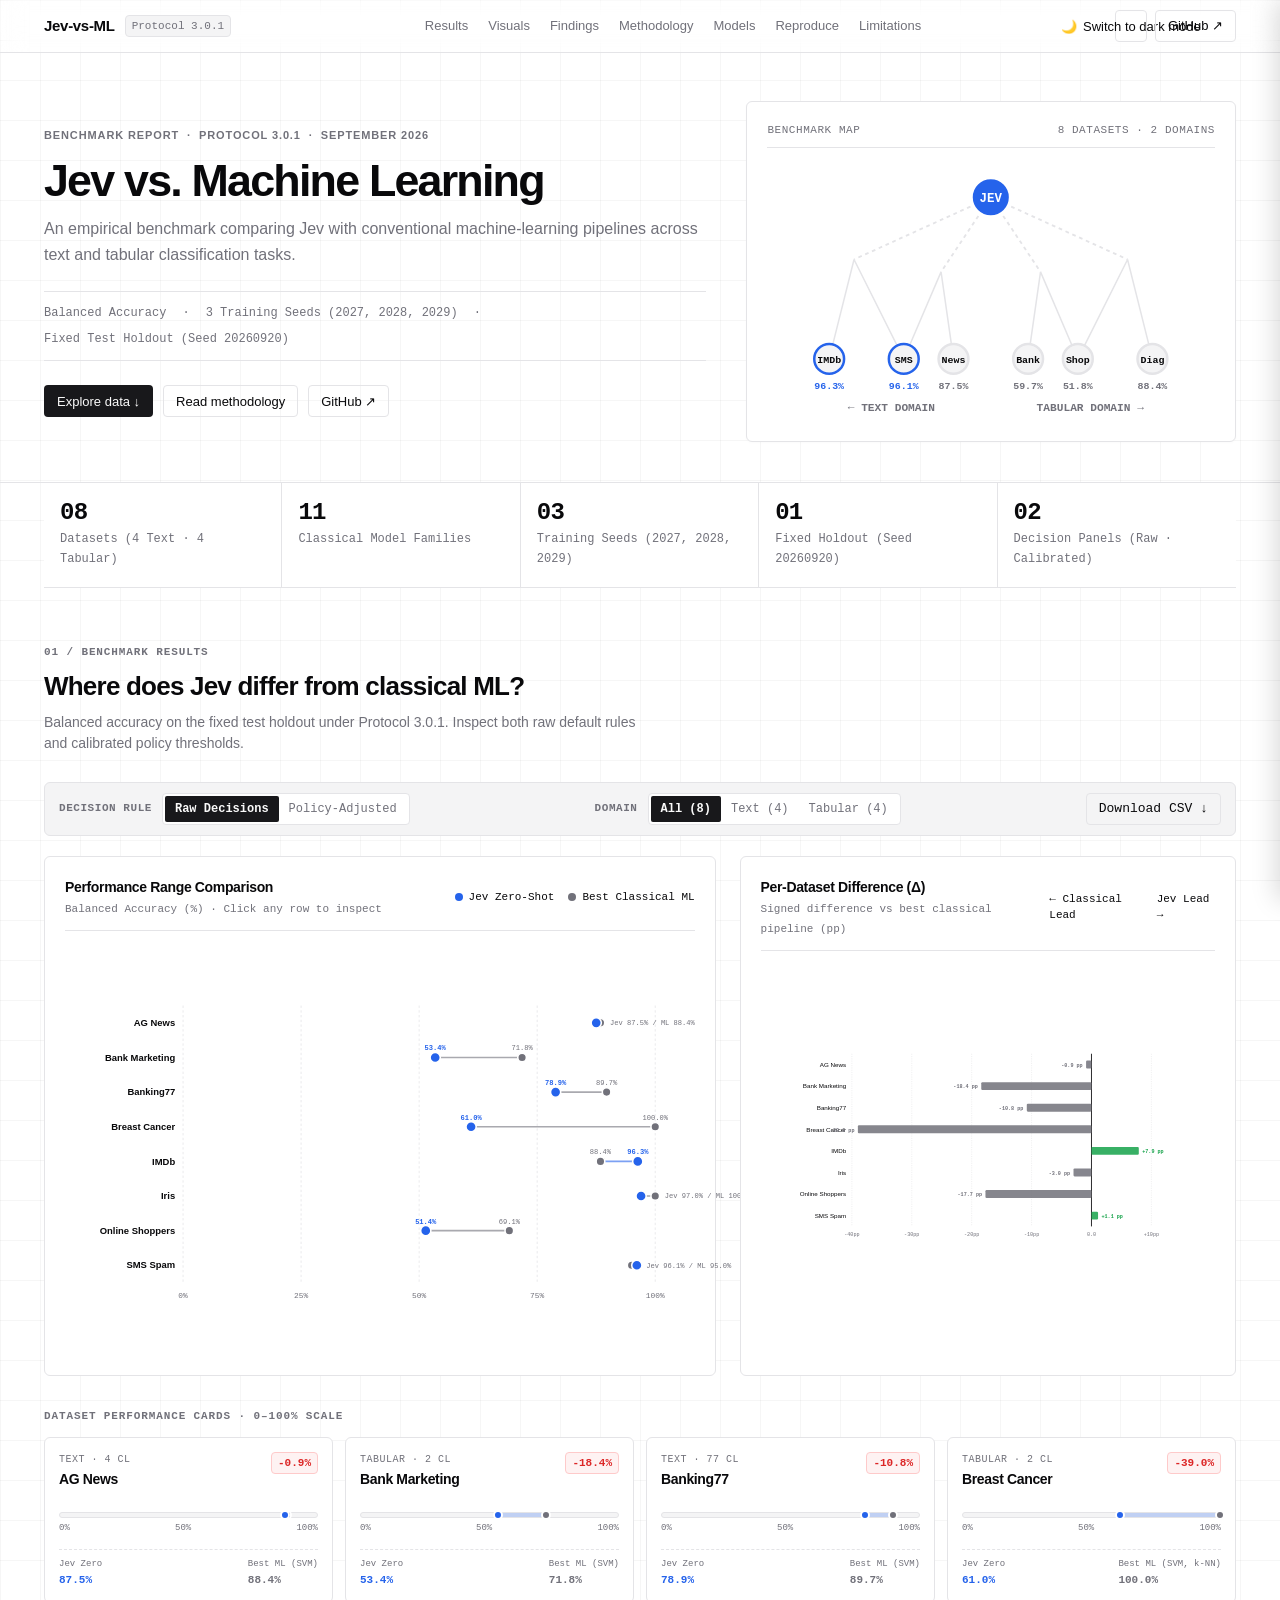
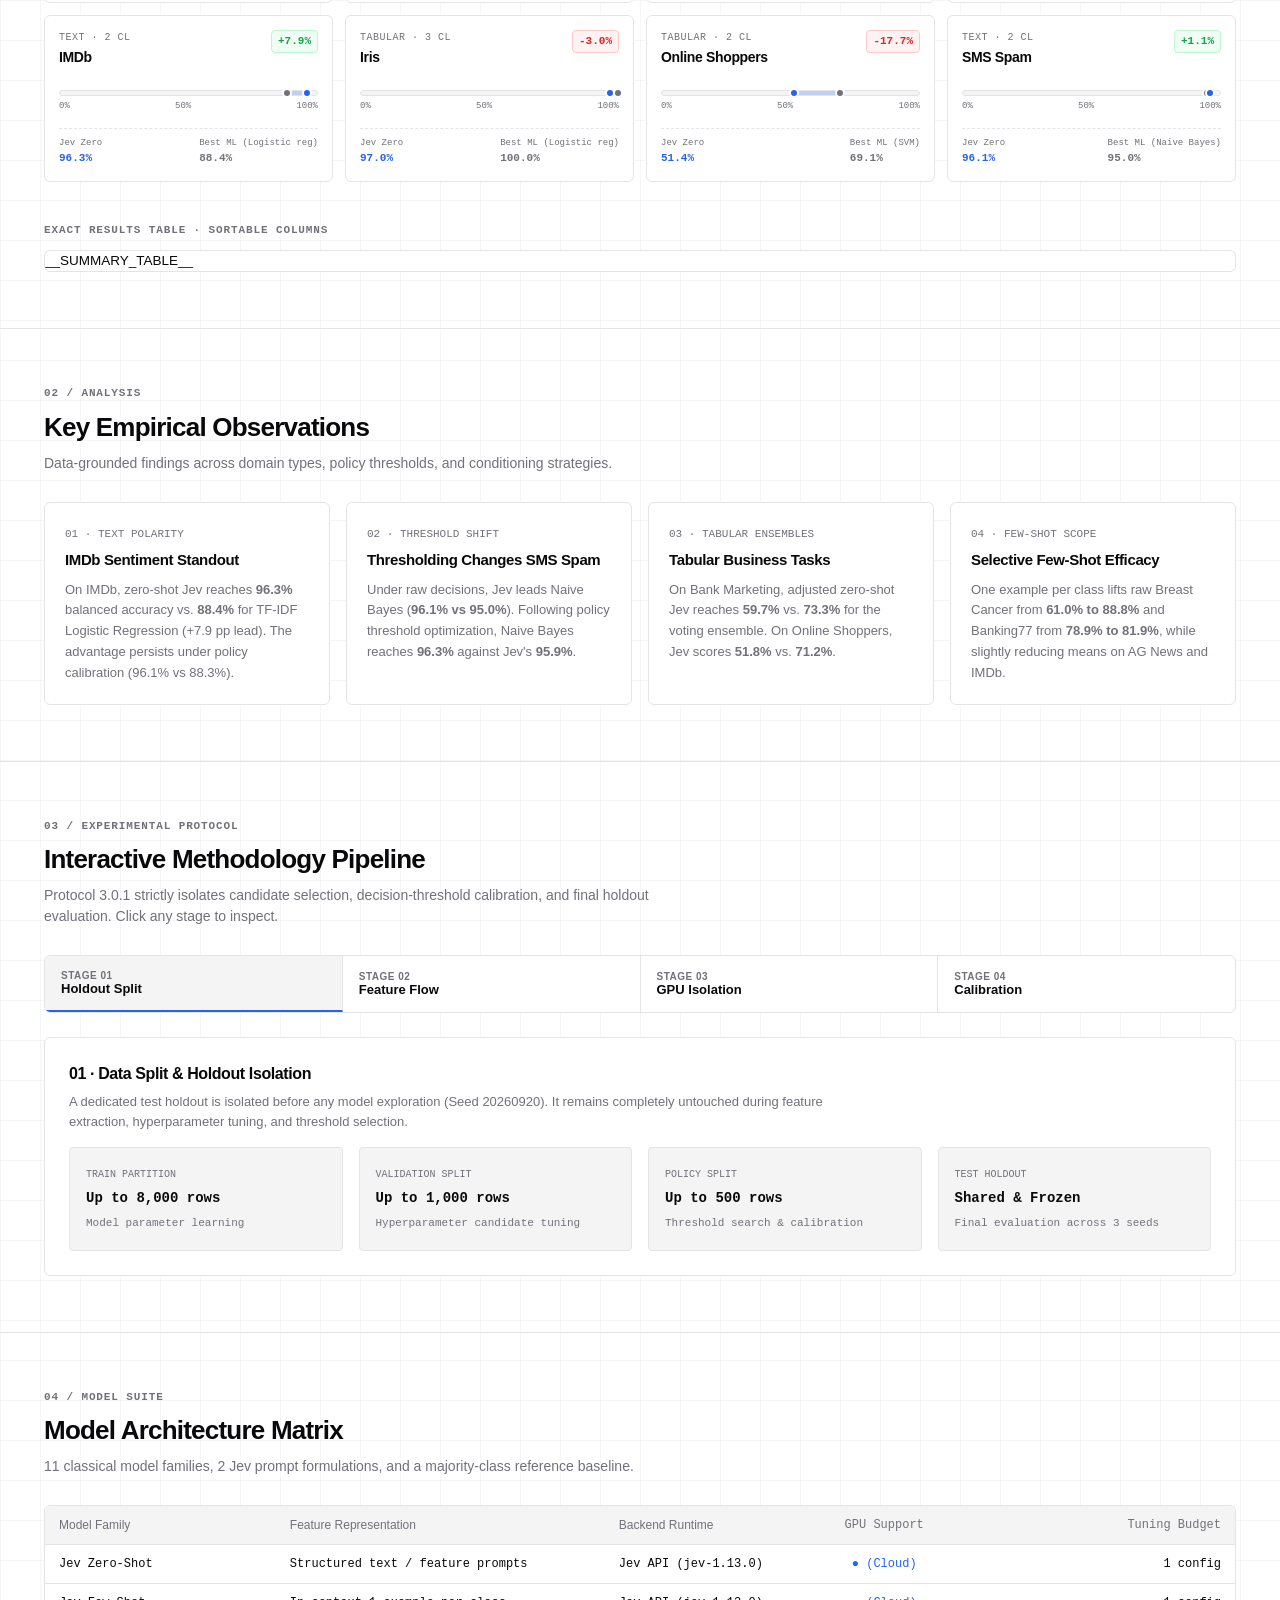
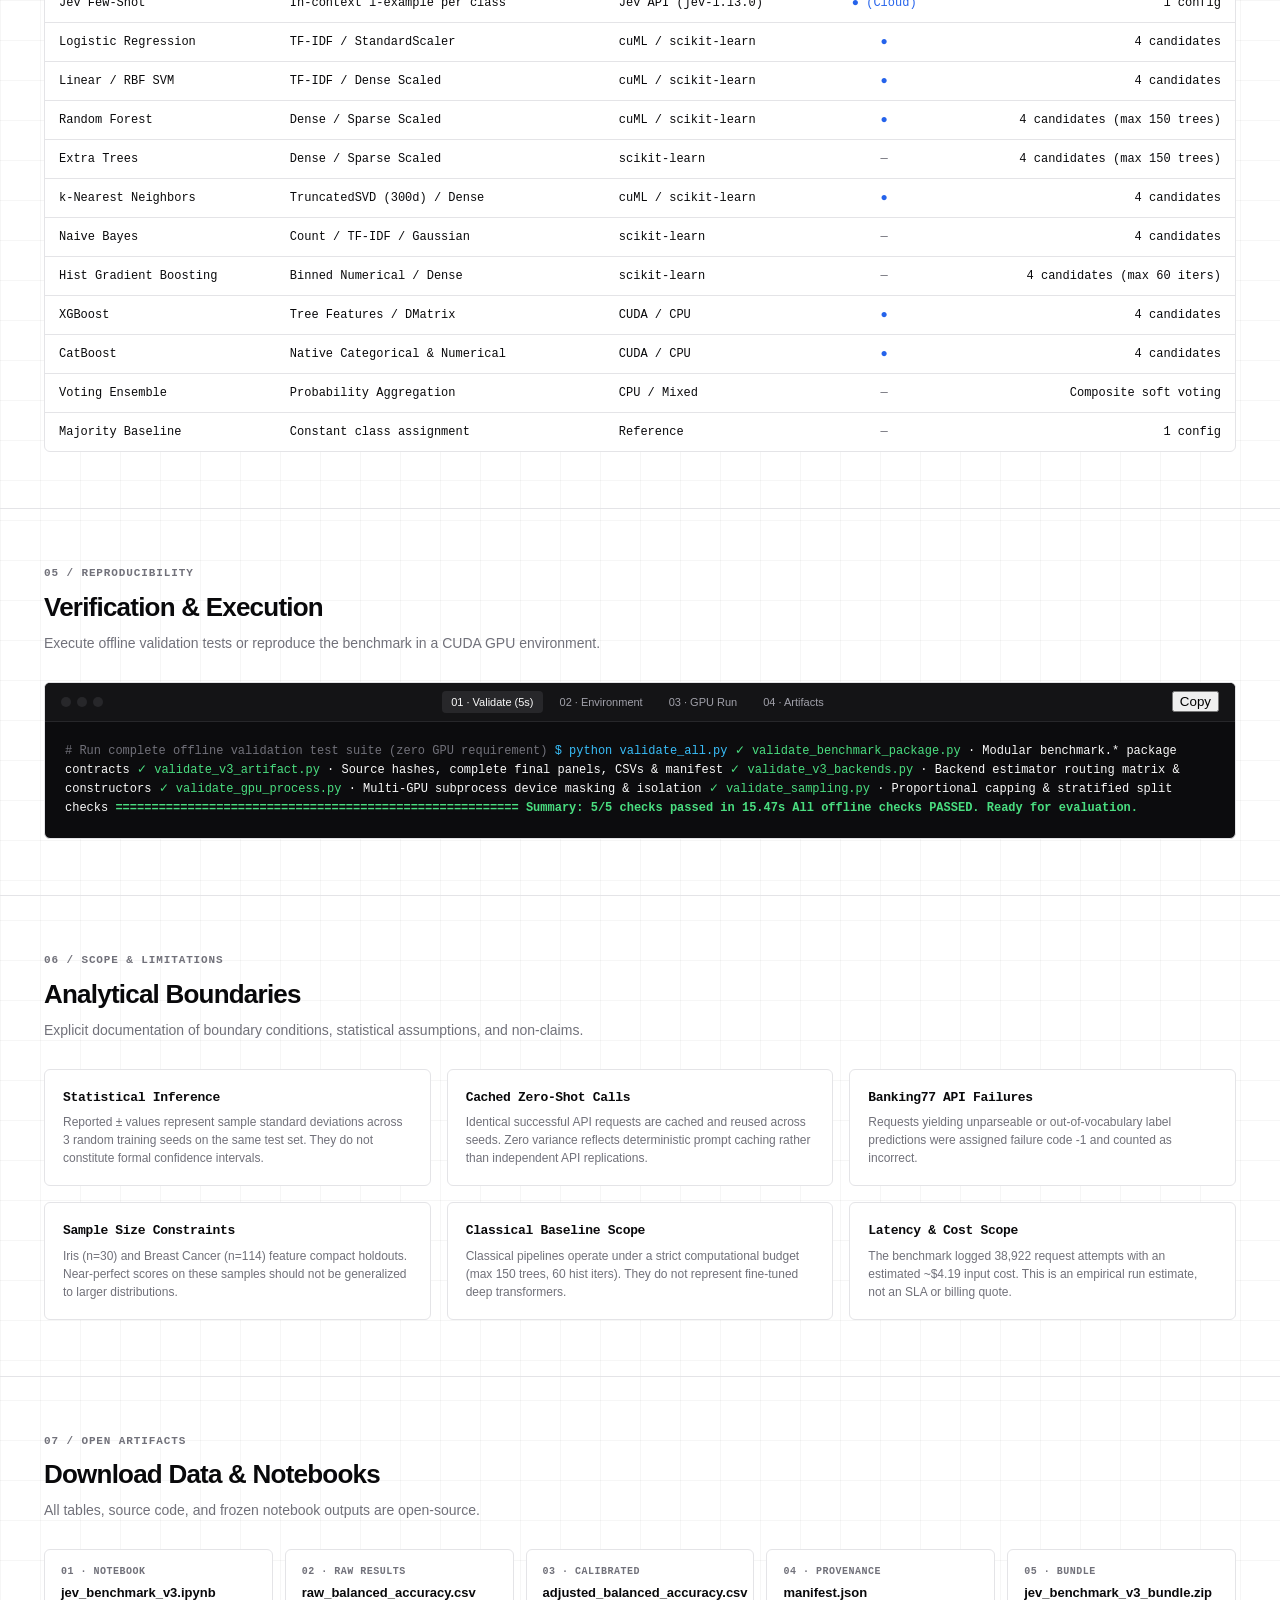
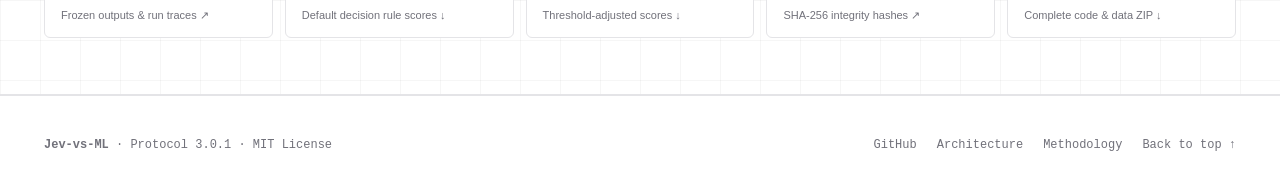
==== commit 06dc26b0: "feat(docs): rich visual benchmark redesign with dumbbell charts, topology map, and dataset drawer" ====
--- a/docs/report.template.html
+++ b/docs/report.template.html
@@ -16,8 +16,6 @@
   <script defer src="assets/report.js"></script>
 </head>
 <body>
-  <a class="skip-link" href="#results">Skip to benchmark results</a>
-
   <!-- Minimal Header -->
   <header class="site-header">
     <div class="container header-inner">
@@ -27,12 +25,12 @@
       </div>
       <nav class="nav-links" aria-label="Main Navigation">
         <a href="#results">Results</a>
+        <a href="#visuals">Visuals</a>
         <a href="#analysis">Findings</a>
         <a href="#methodology">Methodology</a>
         <a href="#models">Models</a>
         <a href="#reproducibility">Reproduce</a>
         <a href="#limitations">Limitations</a>
-        <a href="#artifacts">Artifacts</a>
       </nav>
       <div class="nav-actions">
         <button id="theme-toggle" class="btn btn-outline btn-icon" title="Toggle color theme" aria-label="Toggle theme">
@@ -46,93 +44,160 @@
   </header>
 
   <main>
-    <!-- Hero Section -->
+    <!-- Hero Section (Editorial 2-Column + Benchmark Map) -->
     <section class="hero-section">
       <div class="container">
-        <div class="hero-eyebrow">
-          <span>Benchmark Report</span>
-          <span class="meta-dot"></span>
-          <span>Protocol 3.0.1</span>
-          <span class="meta-dot"></span>
-          <span>September 2026</span>
-        </div>
-        <h1 class="hero-title">Jev vs. Machine Learning</h1>
-        <p class="hero-lead">
-          An empirical benchmark comparing Jev with conventional machine-learning pipelines across text and tabular classification tasks.
-        </p>
-        <div class="hero-meta-row font-mono">
-          <span class="meta-item">Metric: Balanced Accuracy</span>
-          <span class="meta-dot"></span>
-          <span class="meta-item">3 Training Seeds (2027, 2028, 2029)</span>
-          <span class="meta-dot"></span>
-          <span class="meta-item">Fixed Test Holdout (Seed 20260920)</span>
-          <span class="meta-dot"></span>
-          <span class="meta-item">Raw & Policy-Calibrated Panels</span>
-        </div>
-        <div class="hero-actions">
-          <a href="#results" class="btn btn-primary">View results ↓</a>
-          <a href="#methodology" class="btn btn-outline">Read methodology</a>
-          <a href="https://github.com/mugenkyou/JEV-VS-ML" class="btn btn-outline" target="_blank" rel="noopener noreferrer">GitHub repository ↗</a>
+        <div class="hero-grid">
+          <div>
+            <div class="hero-eyebrow">
+              <span>Benchmark Report</span>
+              <span>·</span>
+              <span>Protocol 3.0.1</span>
+              <span>·</span>
+              <span>September 2026</span>
+            </div>
+            <h1 class="hero-title">Jev vs. Machine Learning</h1>
+            <p class="hero-lead">
+              An empirical benchmark comparing Jev with conventional machine-learning pipelines across text and tabular classification tasks.
+            </p>
+            <div class="hero-meta-strip font-mono">
+              <span>Balanced Accuracy</span>
+              <span>·</span>
+              <span>3 Training Seeds (2027, 2028, 2029)</span>
+              <span>·</span>
+              <span>Fixed Test Holdout (Seed 20260920)</span>
+            </div>
+            <div class="hero-actions">
+              <a href="#results" class="btn btn-primary">Explore data ↓</a>
+              <a href="#methodology" class="btn btn-outline">Read methodology</a>
+              <a href="https://github.com/mugenkyou/JEV-VS-ML" class="btn btn-outline" target="_blank" rel="noopener noreferrer">GitHub ↗</a>
+            </div>
+          </div>
+
+          <!-- Hero Benchmark Topology Map (WOW #1) -->
+          <div class="hero-map-card">
+            <div class="hero-map-head font-mono">
+              <span>Benchmark Map</span>
+              <span>8 Datasets · 2 Domains</span>
+            </div>
+            <div class="map-svg-wrap">
+              <svg class="map-svg" viewBox="0 0 360 210" width="100%" height="210" aria-label="Benchmark Map Topology">
+                <!-- Connective Links -->
+                <path d="M 180 30 L 70 80 M 180 30 L 140 90 M 180 30 L 220 90 M 180 30 L 290 80" stroke="var(--border)" stroke-width="1.5" stroke-dasharray="3 3"/>
+                <path d="M 70 80 L 50 160 M 70 80 L 110 160 M 140 90 L 110 160 M 140 90 L 150 160" stroke="var(--border)" stroke-width="1.2"/>
+                <path d="M 220 90 L 210 160 M 220 90 L 250 160 M 290 80 L 250 160 M 290 80 L 310 160" stroke="var(--border)" stroke-width="1.2"/>
+                
+                <!-- Center Jev Node -->
+                <circle cx="180" cy="30" r="16" fill="var(--bar-jev)" stroke="var(--card)" stroke-width="3"/>
+                <text x="180" y="34" text-anchor="middle" font-size="10" font-weight="700" fill="#ffffff" font-family="ui-monospace, monospace">JEV</text>
+
+                <!-- Domain Clusters -->
+                <!-- TEXT CLUSTER -->
+                <g class="map-node" onclick="window.openDrawer('IMDb')">
+                  <circle cx="50" cy="160" r="12" fill="var(--secondary)" stroke="var(--bar-jev)" stroke-width="2"/>
+                  <text x="50" y="163" text-anchor="middle" font-size="8" font-weight="600" fill="var(--foreground)" font-family="ui-monospace, monospace">IMDb</text>
+                  <text x="50" y="184" text-anchor="middle" font-size="8" font-weight="700" fill="var(--accent)" font-family="ui-monospace, monospace">96.3%</text>
+                </g>
+
+                <g class="map-node" onclick="window.openDrawer('SMS Spam')">
+                  <circle cx="110" cy="160" r="12" fill="var(--secondary)" stroke="var(--bar-jev)" stroke-width="2"/>
+                  <text x="110" y="163" text-anchor="middle" font-size="8" font-weight="600" fill="var(--foreground)" font-family="ui-monospace, monospace">SMS</text>
+                  <text x="110" y="184" text-anchor="middle" font-size="8" font-weight="700" fill="var(--accent)" font-family="ui-monospace, monospace">96.1%</text>
+                </g>
+
+                <g class="map-node" onclick="window.openDrawer('AG News')">
+                  <circle cx="150" cy="160" r="12" fill="var(--secondary)" stroke="var(--border)" stroke-width="2"/>
+                  <text x="150" y="163" text-anchor="middle" font-size="8" font-weight="600" fill="var(--foreground)" font-family="ui-monospace, monospace">News</text>
+                  <text x="150" y="184" text-anchor="middle" font-size="8" font-weight="600" fill="var(--muted-foreground)" font-family="ui-monospace, monospace">87.5%</text>
+                </g>
+
+                <!-- TABULAR CLUSTER -->
+                <g class="map-node" onclick="window.openDrawer('Bank Marketing')">
+                  <circle cx="210" cy="160" r="12" fill="var(--secondary)" stroke="var(--border)" stroke-width="2"/>
+                  <text x="210" y="163" text-anchor="middle" font-size="8" font-weight="600" fill="var(--foreground)" font-family="ui-monospace, monospace">Bank</text>
+                  <text x="210" y="184" text-anchor="middle" font-size="8" font-weight="600" fill="var(--muted-foreground)" font-family="ui-monospace, monospace">59.7%</text>
+                </g>
+
+                <g class="map-node" onclick="window.openDrawer('Online Shoppers')">
+                  <circle cx="250" cy="160" r="12" fill="var(--secondary)" stroke="var(--border)" stroke-width="2"/>
+                  <text x="250" y="163" text-anchor="middle" font-size="8" font-weight="600" fill="var(--foreground)" font-family="ui-monospace, monospace">Shop</text>
+                  <text x="250" y="184" text-anchor="middle" font-size="8" font-weight="600" fill="var(--muted-foreground)" font-family="ui-monospace, monospace">51.8%</text>
+                </g>
+
+                <g class="map-node" onclick="window.openDrawer('Breast Cancer')">
+                  <circle cx="310" cy="160" r="12" fill="var(--secondary)" stroke="var(--border)" stroke-width="2"/>
+                  <text x="310" y="163" text-anchor="middle" font-size="8" font-weight="600" fill="var(--foreground)" font-family="ui-monospace, monospace">Diag</text>
+                  <text x="310" y="184" text-anchor="middle" font-size="8" font-weight="600" fill="var(--muted-foreground)" font-family="ui-monospace, monospace">88.4%</text>
+                </g>
+
+                <!-- Domain Labels -->
+                <text x="100" y="202" text-anchor="middle" font-size="9" font-weight="600" fill="var(--muted-foreground)" font-family="ui-monospace, monospace">← TEXT DOMAIN</text>
+                <text x="260" y="202" text-anchor="middle" font-size="9" font-weight="600" fill="var(--muted-foreground)" font-family="ui-monospace, monospace">TABULAR DOMAIN →</text>
+              </svg>
+            </div>
+          </div>
         </div>
       </div>
     </section>
 
-    <!-- Compact Benchmark Snapshot -->
+    <!-- Compact Snapshot Bar -->
     <div class="container">
-      <div class="snapshot-grid">
+      <div class="snapshot-bar font-mono">
         <div class="snapshot-item">
-          <span class="snapshot-num font-mono">08</span>
-          <span class="snapshot-label">Datasets<br>(4 Text · 4 Tabular)</span>
+          <span class="snapshot-num">08</span>
+          <span class="snapshot-label">Datasets (4 Text · 4 Tabular)</span>
         </div>
         <div class="snapshot-item">
-          <span class="snapshot-num font-mono">11</span>
-          <span class="snapshot-label">Classical Model Families<br>(cuML · CUDA · scikit-learn)</span>
+          <span class="snapshot-num">11</span>
+          <span class="snapshot-label">Classical Model Families</span>
         </div>
         <div class="snapshot-item">
-          <span class="snapshot-num font-mono">03</span>
-          <span class="snapshot-label">Training Seeds<br>(Independent runs per task)</span>
+          <span class="snapshot-num">03</span>
+          <span class="snapshot-label">Training Seeds (2027, 2028, 2029)</span>
         </div>
         <div class="snapshot-item">
-          <span class="snapshot-num font-mono">01</span>
-          <span class="snapshot-label">Fixed Holdout<br>(Frozen test partition)</span>
+          <span class="snapshot-num">01</span>
+          <span class="snapshot-label">Fixed Holdout (Seed 20260920)</span>
         </div>
         <div class="snapshot-item">
-          <span class="snapshot-num font-mono">02</span>
-          <span class="snapshot-label">Evaluation Panels<br>(Raw vs Policy-Adjusted)</span>
+          <span class="snapshot-num">02</span>
+          <span class="snapshot-label">Decision Panels (Raw · Calibrated)</span>
         </div>
       </div>
     </div>
 
-    <!-- Main Results Section -->
+    <!-- Results Section (The Main Event) -->
     <section id="results" class="section">
       <div class="container">
         <div class="section-header">
-          <div class="section-tag font-mono">01 / Empirical Evaluation</div>
-          <h2 class="section-title">Results</h2>
-          <p class="section-desc">
-            Balanced accuracy on the fixed test holdout under Protocol 3.0.1. Values represent mean ± sample standard deviation across three seeds.
-          </p>
-        </div>
-
-        <!-- Filter & Decision Controls -->
+          <div>
+            <div class="section-tag font-mono">01 / Benchmark Results</div>
+            <h2 class="section-title">Where does Jev differ from classical ML?</h2>
+            <p class="section-desc">
+              Balanced accuracy on the fixed test holdout under Protocol 3.0.1. Inspect both raw default rules and calibrated policy thresholds.
+            </p>
+          </div>
+        </div>
+
+        <!-- Sticky Controls Toolbar -->
         <div class="toolbar">
           <div class="toolbar-group">
             <span class="control-label font-mono">Decision Rule</span>
-            <div class="segmented-control">
+            <div class="segmented-control font-mono">
               <label>
                 <input type="radio" name="panel" value="raw" checked>
                 <span>Raw Decisions</span>
               </label>
               <label>
                 <input type="radio" name="panel" value="adjusted">
-                <span>Threshold-Adjusted</span>
+                <span>Policy-Adjusted</span>
               </label>
             </div>
           </div>
 
           <div class="toolbar-group">
-            <span class="control-label font-mono">Filter</span>
-            <div class="segmented-control">
+            <span class="control-label font-mono">Domain</span>
+            <div class="segmented-control font-mono">
               <label>
                 <input type="radio" name="domain-filter" value="all" checked>
                 <span>All (8)</span>
@@ -149,275 +214,294 @@
           </div>
 
           <div class="toolbar-group">
-            <span class="control-label font-mono">View</span>
-            <div class="segmented-control">
-              <label>
-                <input type="radio" name="view-mode" value="summary" checked>
-                <span>Summary</span>
-              </label>
-              <label>
-                <input type="radio" name="view-mode" value="matrix">
-                <span>Full Matrix (14 Models)</span>
-              </label>
-            </div>
-          </div>
-
-          <div class="toolbar-group">
-            <a id="csv-download" href="data/raw_balanced_accuracy.csv" class="btn btn-outline" download>
+            <a id="csv-download" href="data/raw_balanced_accuracy.csv" class="btn btn-outline font-mono" download>
               Download CSV ↓
             </a>
           </div>
         </div>
 
-        <!-- Context Explanation Note -->
-        <div class="context-box">
-          <span class="context-icon" aria-hidden="true">ℹ</span>
-          <span id="panel-note" aria-live="polite">
-            Raw: Default model decision rules without post-hoc threshold adjustment. Jev zero-shot operates strictly without labeled examples or policy threshold fitting.
-          </span>
-        </div>
-
-        <!-- Summary Comparison Table -->
-        <div id="summary-table-wrapper" class="table-container">
+        <!-- Interactive Visuals Grid (Dumbbell + Diverging Difference) (WOW #2) -->
+        <div id="visuals" class="visuals-grid">
+          <!-- Dumbbell Comparison Chart -->
+          <div class="vis-card">
+            <div class="vis-head">
+              <div>
+                <h3 class="vis-title">Performance Range Comparison</h3>
+                <span class="font-mono text-muted" style="font-size: 0.6875rem;">Balanced Accuracy (%) · Click any row to inspect</span>
+              </div>
+              <div class="vis-legend font-mono">
+                <span class="vis-legend-item"><span class="vis-swatch jev"></span> Jev Zero-Shot</span>
+                <span class="vis-legend-item"><span class="vis-swatch classic"></span> Best Classical ML</span>
+              </div>
+            </div>
+            <div id="dumbbell-chart-wrap">
+              __DUMBBELL_SVG__
+            </div>
+          </div>
+
+          <!-- Diverging Difference Chart -->
+          <div class="vis-card">
+            <div class="vis-head">
+              <div>
+                <h3 class="vis-title">Per-Dataset Difference (Δ)</h3>
+                <span class="font-mono text-muted" style="font-size: 0.6875rem;">Signed difference vs best classical pipeline (pp)</span>
+              </div>
+              <div class="vis-legend font-mono">
+                <span class="vis-legend-item">← Classical Lead</span>
+                <span class="vis-legend-item">Jev Lead →</span>
+              </div>
+            </div>
+            <div id="diverging-chart-wrap">
+              __DIVERGING_SVG__
+            </div>
+          </div>
+        </div>
+
+        <!-- Swiss Editorial Small-Multiples Grid -->
+        <div class="section-tag font-mono" style="margin-bottom: 0.75rem;">Dataset Performance Cards · 0–100% Scale</div>
+        <div id="swiss-dataset-grid" class="swiss-grid">
+          __DATASET_GRID__
+        </div>
+
+        <!-- Summary Results Table -->
+        <div class="section-tag font-mono" style="margin-bottom: 0.75rem;">Exact Results Table · Sortable Columns</div>
+        <div class="table-container">
           <table id="summary-table">
             __SUMMARY_TABLE__
           </table>
         </div>
-
-        <!-- Full 14-Model Matrix Table (Initially hidden) -->
-        <div id="full-table-wrapper" class="table-container hidden">
-          <table id="full-table">
-            __FULL_TABLE__
-          </table>
-        </div>
-
-        <!-- Analytical Comparison Chart -->
-        <div class="chart-card">
-          <div class="chart-header">
-            <div class="chart-legend">
-              <span class="legend-item"><span class="legend-swatch zero"></span> Jev zero-shot</span>
-              <span class="legend-item"><span class="legend-swatch few"></span> Jev few-shot</span>
-              <span class="legend-item"><span class="legend-swatch classic"></span> Best classical pipeline</span>
-            </div>
-            <span class="font-mono">Metric: Balanced Accuracy (%) · Common 0–100 Scale</span>
-          </div>
-          <div id="comparison-chart">
-            __CHART__
-          </div>
-          <div class="takeaway-card">
-            <div class="takeaway-heading font-mono">Descriptive Summary</div>
-            <p id="result-takeaway" aria-live="polite">
-              Raw zero-shot Jev leads the best classical pipeline mean on IMDb and SMS Spam. The largest advantage is IMDb: +7.9 percentage points. Across tabular datasets, classical tree and kernel models maintain an empirical lead.
-            </p>
-          </div>
-        </div>
       </div>
     </section>
 
-    <!-- Editorial Analysis Section -->
+    <!-- Key Analysis Findings -->
     <section id="analysis" class="section">
       <div class="container">
         <div class="section-header">
-          <div class="section-tag font-mono">02 / Analysis</div>
-          <h2 class="section-title">Key Benchmark Findings</h2>
-          <p class="section-desc">
-            A nuanced breakdown of performance across domain types, decision rules, and few-shot conditioning.
-          </p>
-        </div>
-
-        <div class="editorial-grid">
-          <div class="editorial-card">
-            <div class="editorial-tag font-mono">Finding 01 · Text Sentiment</div>
-            <h3 class="editorial-title">Sentiment polarity is the strongest differentiator.</h3>
-            <p>
-              On IMDb, zero-shot Jev reaches <strong>96.3%</strong> balanced accuracy, compared with <strong>88.4%</strong> for TF-IDF Logistic Regression. The +7.9-point advantage persists after policy calibration (96.1% vs. 88.3%). This reflects strong natural language understanding on long-form sentiment review tasks.
-            </p>
-          </div>
-
-          <div class="editorial-card">
-            <div class="editorial-tag font-mono">Finding 02 · Threshold Calibration</div>
-            <h3 class="editorial-title">Policy threshold tuning alters the SMS Spam outcome.</h3>
-            <p>
-              Under raw decision rules, zero-shot Jev leads Naive Bayes (<strong>96.1% vs. 95.0%</strong>). However, once decision thresholds are calibrated on the policy split, Naive Bayes reaches <strong>96.3%</strong> against Jev’s <strong>95.9%</strong>. Threshold selection is critical on imbalanced binary tasks.
-            </p>
-          </div>
-
-          <div class="editorial-card">
-            <div class="editorial-tag font-mono">Finding 03 · Tabular Complexity</div>
-            <h3 class="editorial-title">Structured tabular business tasks favor classical pipelines.</h3>
-            <p>
-              On Bank Marketing, adjusted zero-shot Jev scores <strong>59.7%</strong> vs. <strong>73.3%</strong> for the voting ensemble. On Online Shoppers, few-shot Jev reaches <strong>53.6%</strong> vs. <strong>71.2%</strong>. Standard feature transformers and tree ensembles remain substantially more effective on numerical business attributes.
-            </p>
-          </div>
-
-          <div class="editorial-card">
-            <div class="editorial-tag font-mono">Finding 04 · Few-Shot Conditioning</div>
-            <h3 class="editorial-title">In-context training examples help selectively.</h3>
-            <p>
-              Providing one example per class lifts raw Breast Cancer from <strong>61.0% to 88.8%</strong> and Banking77 from <strong>78.9% to 81.9%</strong>. Conversely, few-shot conditioning slightly reduces mean scores on AG News and IMDb. Task structure determines few-shot efficacy.
+          <div>
+            <div class="section-tag font-mono">02 / Analysis</div>
+            <h2 class="section-title">Key Empirical Observations</h2>
+            <p class="section-desc">
+              Data-grounded findings across domain types, policy thresholds, and conditioning strategies.
+            </p>
+          </div>
+        </div>
+
+        <div style="display: grid; grid-template-columns: repeat(auto-fit, minmax(260px, 1fr)); gap: 1rem;">
+          <div style="padding: 1.25rem; border: 1px solid var(--border); border-radius: var(--radius); background: var(--card);">
+            <span class="font-mono" style="font-size: 0.6875rem; color: var(--muted-foreground); text-transform: uppercase;">01 · Text Polarity</span>
+            <h3 style="font-size: 0.9375rem; font-weight: 600; margin: 0.375rem 0 0.5rem;">IMDb Sentiment Standout</h3>
+            <p style="font-size: 0.8125rem; color: var(--muted-foreground); margin: 0; line-height: 1.6;">
+              On IMDb, zero-shot Jev reaches <strong>96.3%</strong> balanced accuracy vs. <strong>88.4%</strong> for TF-IDF Logistic Regression (+7.9 pp lead). The advantage persists under policy calibration (96.1% vs 88.3%).
+            </p>
+          </div>
+
+          <div style="padding: 1.25rem; border: 1px solid var(--border); border-radius: var(--radius); background: var(--card);">
+            <span class="font-mono" style="font-size: 0.6875rem; color: var(--muted-foreground); text-transform: uppercase;">02 · Threshold Shift</span>
+            <h3 style="font-size: 0.9375rem; font-weight: 600; margin: 0.375rem 0 0.5rem;">Thresholding Changes SMS Spam</h3>
+            <p style="font-size: 0.8125rem; color: var(--muted-foreground); margin: 0; line-height: 1.6;">
+              Under raw decisions, Jev leads Naive Bayes (<strong>96.1% vs 95.0%</strong>). Following policy threshold optimization, Naive Bayes reaches <strong>96.3%</strong> against Jev's <strong>95.9%</strong>.
+            </p>
+          </div>
+
+          <div style="padding: 1.25rem; border: 1px solid var(--border); border-radius: var(--radius); background: var(--card);">
+            <span class="font-mono" style="font-size: 0.6875rem; color: var(--muted-foreground); text-transform: uppercase;">03 · Tabular Ensembles</span>
+            <h3 style="font-size: 0.9375rem; font-weight: 600; margin: 0.375rem 0 0.5rem;">Tabular Business Tasks</h3>
+            <p style="font-size: 0.8125rem; color: var(--muted-foreground); margin: 0; line-height: 1.6;">
+              On Bank Marketing, adjusted zero-shot Jev reaches <strong>59.7%</strong> vs. <strong>73.3%</strong> for the voting ensemble. On Online Shoppers, Jev scores <strong>51.8%</strong> vs. <strong>71.2%</strong>.
+            </p>
+          </div>
+
+          <div style="padding: 1.25rem; border: 1px solid var(--border); border-radius: var(--radius); background: var(--card);">
+            <span class="font-mono" style="font-size: 0.6875rem; color: var(--muted-foreground); text-transform: uppercase;">04 · Few-Shot Scope</span>
+            <h3 style="font-size: 0.9375rem; font-weight: 600; margin: 0.375rem 0 0.5rem;">Selective Few-Shot Efficacy</h3>
+            <p style="font-size: 0.8125rem; color: var(--muted-foreground); margin: 0; line-height: 1.6;">
+              One example per class lifts raw Breast Cancer from <strong>61.0% to 88.8%</strong> and Banking77 from <strong>78.9% to 81.9%</strong>, while slightly reducing means on AG News and IMDb.
             </p>
           </div>
         </div>
       </div>
     </section>
 
-    <!-- Methodology Section -->
+    <!-- Interactive Methodology Pipeline (WOW #4) -->
     <section id="methodology" class="section">
       <div class="container">
         <div class="section-header">
-          <div class="section-tag font-mono">03 / Experimental Protocol</div>
-          <h2 class="section-title">Methodology & Pipeline Design</h2>
-          <p class="section-desc">
-            Protocol 3.0.1 strictly isolates candidate selection, policy threshold calibration, and test evaluation.
+          <div>
+            <div class="section-tag font-mono">03 / Experimental Protocol</div>
+            <h2 class="section-title">Interactive Methodology Pipeline</h2>
+            <p class="section-desc">
+              Protocol 3.0.1 strictly isolates candidate selection, decision-threshold calibration, and final holdout evaluation. Click any stage to inspect.
+            </p>
+          </div>
+        </div>
+
+        <!-- Stepper Badges -->
+        <div class="pipeline-stepper font-mono">
+          <button class="pipeline-step-btn active" data-step="01-split">
+            <span class="step-btn-num">Stage 01</span>
+            <span class="step-btn-title">Holdout Split</span>
+          </button>
+          <button class="pipeline-step-btn" data-step="02-features">
+            <span class="step-btn-num">Stage 02</span>
+            <span class="step-btn-title">Feature Flow</span>
+          </button>
+          <button class="pipeline-step-btn" data-step="03-gpu">
+            <span class="step-btn-num">Stage 03</span>
+            <span class="step-btn-title">GPU Isolation</span>
+          </button>
+          <button class="pipeline-step-btn" data-step="04-calibration">
+            <span class="step-btn-num">Stage 04</span>
+            <span class="step-btn-title">Calibration</span>
+          </button>
+        </div>
+
+        <!-- Interactive Pane -->
+        <div class="pipeline-pane">
+          <h3 id="pipeline-pane-title" style="font-size: 1rem; font-weight: 600; margin-bottom: 0.375rem;">01 · Data Split & Holdout Isolation</h3>
+          <p id="pipeline-pane-desc" style="font-size: 0.8125rem; color: var(--muted-foreground); max-width: 48rem;">
+            A dedicated test holdout is isolated before any model exploration (Seed 20260920). It remains completely untouched during feature extraction, hyperparameter tuning, and threshold selection.
           </p>
-        </div>
-
-        <div class="pipeline-steps">
-          <div class="pipeline-step">
-            <span class="step-num font-mono">01 · Holdout Split</span>
-            <h3 class="step-title">Fixed Test Holdout</h3>
-            <p class="step-desc">
-              Dedicated test set created before any model exploration (Seed 20260920). Remains completely isolated from feature fitting and tuning.
-            </p>
-          </div>
-          <div class="pipeline-step">
-            <span class="step-num font-mono">02 · Train / Val / Policy</span>
-            <h3 class="step-title">Partition Budgets</h3>
-            <p class="step-desc">
-              Up to 8,000 training rows, 1,000 validation rows for hyperparameter selection, and 500 labeled policy rows for threshold calibration.
-            </p>
-          </div>
-          <div class="pipeline-step">
-            <span class="step-num font-mono">03 · Feature Pipelines</span>
-            <h3 class="step-title">Transform-Only Flow</h3>
-            <p class="step-desc">
-              TF-IDF vocabulary and standard scalers are fitted strictly on the training partition and applied statelessly to subsequent splits.
-            </p>
-          </div>
-          <div class="pipeline-step">
-            <span class="step-num font-mono">04 · GPU Subprocess</span>
-            <h3 class="step-title">Isolated Execution</h3>
-            <p class="step-desc">
-              Subprocess GPU execution with explicit CUDA device masking, preflight compatibility verification, and isolated memory cleanup.
-            </p>
+          <div id="pipeline-flow-boxes" class="pipeline-flow-diagram font-mono">
+            <div class="flow-box">
+              <span style="font-size: 0.625rem; color: var(--muted-foreground); text-transform: uppercase;">Train Partition</span>
+              <strong style="display: block; font-size: 0.875rem; margin: 0.25rem 0;">Up to 8,000 rows</strong>
+              <span style="font-size: 0.6875rem; color: var(--muted-foreground);">Model parameter learning</span>
+            </div>
+            <div class="flow-box">
+              <span style="font-size: 0.625rem; color: var(--muted-foreground); text-transform: uppercase;">Validation Split</span>
+              <strong style="display: block; font-size: 0.875rem; margin: 0.25rem 0;">Up to 1,000 rows</strong>
+              <span style="font-size: 0.6875rem; color: var(--muted-foreground);">Hyperparameter candidate tuning</span>
+            </div>
+            <div class="flow-box">
+              <span style="font-size: 0.625rem; color: var(--muted-foreground); text-transform: uppercase;">Policy Split</span>
+              <strong style="display: block; font-size: 0.875rem; margin: 0.25rem 0;">Up to 500 rows</strong>
+              <span style="font-size: 0.6875rem; color: var(--muted-foreground);">Threshold search & calibration</span>
+            </div>
+            <div class="flow-box">
+              <span style="font-size: 0.625rem; color: var(--muted-foreground); text-transform: uppercase;">Test Holdout</span>
+              <strong style="display: block; font-size: 0.875rem; margin: 0.25rem 0;">Shared & Frozen</strong>
+              <span style="font-size: 0.6875rem; color: var(--muted-foreground);">Final evaluation across 3 seeds</span>
+            </div>
           </div>
         </div>
       </div>
     </section>
 
-    <!-- Model Matrix Section -->
+    <!-- Model Landscape Matrix -->
     <section id="models" class="section">
       <div class="container">
         <div class="section-header">
-          <div class="section-tag font-mono">04 / Model Suite</div>
-          <h2 class="section-title">Evaluated Model Architectures</h2>
-          <p class="section-desc">
-            11 classical model families, 2 Jev prompt formulations, and a majority-class reference baseline.
-          </p>
+          <div>
+            <div class="section-tag font-mono">04 / Model Suite</div>
+            <h2 class="section-title">Model Architecture Matrix</h2>
+            <p class="section-desc">
+              11 classical model families, 2 Jev prompt formulations, and a majority-class reference baseline.
+            </p>
+          </div>
         </div>
 
         <div class="table-container">
-          <table class="matrix-table">
+          <table>
             <thead>
               <tr>
                 <th>Model Family</th>
                 <th>Feature Representation</th>
                 <th>Backend Runtime</th>
-                <th class="text-right">Tuning Candidates</th>
-                <th>Description</th>
+                <th class="text-center font-mono">GPU Support</th>
+                <th class="text-right font-mono">Tuning Budget</th>
               </tr>
             </thead>
-            <tbody>
-              <tr>
-                <td class="font-medium">Jev Zero-Shot</td>
+            <tbody class="font-mono" style="font-size: 0.75rem;">
+              <tr>
+                <td class="font-medium text-foreground">Jev Zero-Shot</td>
                 <td>Structured text / feature prompts</td>
                 <td>Jev API (<code>jev-1.13.0</code>)</td>
-                <td class="text-right font-mono">1</td>
-                <td>Zero task examples; class descriptions and task schema provided in prompt.</td>
-              </tr>
-              <tr>
-                <td class="font-medium">Jev Few-Shot</td>
-                <td>In-context labeled examples</td>
+                <td class="text-center text-accent">● (Cloud)</td>
+                <td class="text-right">1 config</td>
+              </tr>
+              <tr>
+                <td class="font-medium text-foreground">Jev Few-Shot</td>
+                <td>In-context 1-example per class</td>
                 <td>Jev API (<code>jev-1.13.0</code>)</td>
-                <td class="text-right font-mono">1</td>
-                <td>One representative training example per class prepended to prompt.</td>
-              </tr>
-              <tr>
-                <td class="font-medium">Logistic Regression</td>
-                <td>TF-IDF / Standard Scaler</td>
+                <td class="text-center text-accent">● (Cloud)</td>
+                <td class="text-right">1 config</td>
+              </tr>
+              <tr>
+                <td class="font-medium text-foreground">Logistic Regression</td>
+                <td>TF-IDF / StandardScaler</td>
                 <td>cuML / scikit-learn</td>
-                <td class="text-right font-mono">4</td>
-                <td>L2-regularized linear classifier with varying regularization strengths.</td>
-              </tr>
-              <tr>
-                <td class="font-medium">Linear / RBF SVM</td>
+                <td class="text-center text-accent">●</td>
+                <td class="text-right">4 candidates</td>
+              </tr>
+              <tr>
+                <td class="font-medium text-foreground">Linear / RBF SVM</td>
                 <td>TF-IDF / Dense Scaled</td>
                 <td>cuML / scikit-learn</td>
-                <td class="text-right font-mono">4</td>
-                <td>Support vector machine with linear and RBF kernels.</td>
-              </tr>
-              <tr>
-                <td class="font-medium">Random Forest</td>
+                <td class="text-center text-accent">●</td>
+                <td class="text-right">4 candidates</td>
+              </tr>
+              <tr>
+                <td class="font-medium text-foreground">Random Forest</td>
                 <td>Dense / Sparse Scaled</td>
                 <td>cuML / scikit-learn</td>
-                <td class="text-right font-mono">4</td>
-                <td>Ensemble of randomized decision trees (capped at 150 estimators for speed).</td>
-              </tr>
-              <tr>
-                <td class="font-medium">Extra Trees</td>
+                <td class="text-center text-accent">●</td>
+                <td class="text-right">4 candidates (max 150 trees)</td>
+              </tr>
+              <tr>
+                <td class="font-medium text-foreground">Extra Trees</td>
                 <td>Dense / Sparse Scaled</td>
                 <td>scikit-learn</td>
-                <td class="text-right font-mono">4</td>
-                <td>Extremely randomized trees with random split thresholds.</td>
-              </tr>
-              <tr>
-                <td class="font-medium">k-Nearest Neighbors</td>
-                <td>TruncatedSVD / Dense</td>
+                <td class="text-center text-muted">—</td>
+                <td class="text-right">4 candidates (max 150 trees)</td>
+              </tr>
+              <tr>
+                <td class="font-medium text-foreground">k-Nearest Neighbors</td>
+                <td>TruncatedSVD (300d) / Dense</td>
                 <td>cuML / scikit-learn</td>
-                <td class="text-right font-mono">4</td>
-                <td>Distance-weighted nearest neighbors with dimensionality reduction.</td>
-              </tr>
-              <tr>
-                <td class="font-medium">Naive Bayes</td>
+                <td class="text-center text-accent">●</td>
+                <td class="text-right">4 candidates</td>
+              </tr>
+              <tr>
+                <td class="font-medium text-foreground">Naive Bayes</td>
                 <td>Count / TF-IDF / Gaussian</td>
                 <td>scikit-learn</td>
-                <td class="text-right font-mono">4</td>
-                <td>Multinomial and Gaussian Naive Bayes with Laplace smoothing.</td>
-              </tr>
-              <tr>
-                <td class="font-medium">Hist Gradient Boosting</td>
+                <td class="text-center text-muted">—</td>
+                <td class="text-right">4 candidates</td>
+              </tr>
+              <tr>
+                <td class="font-medium text-foreground">Hist Gradient Boosting</td>
                 <td>Binned Numerical / Dense</td>
                 <td>scikit-learn</td>
-                <td class="text-right font-mono">4</td>
-                <td>Histogram-based gradient boosting (capped at 60 iterations).</td>
-              </tr>
-              <tr>
-                <td class="font-medium">XGBoost</td>
+                <td class="text-center text-muted">—</td>
+                <td class="text-right">4 candidates (max 60 iters)</td>
+              </tr>
+              <tr>
+                <td class="font-medium text-foreground">XGBoost</td>
                 <td>Tree Features / DMatrix</td>
                 <td>CUDA / CPU</td>
-                <td class="text-right font-mono">4</td>
-                <td>Gradient boosted decision trees with tree_method='hist'.</td>
-              </tr>
-              <tr>
-                <td class="font-medium">CatBoost</td>
-                <td>Categorical & Numerical</td>
+                <td class="text-center text-accent">●</td>
+                <td class="text-right">4 candidates</td>
+              </tr>
+              <tr>
+                <td class="font-medium text-foreground">CatBoost</td>
+                <td>Native Categorical & Numerical</td>
                 <td>CUDA / CPU</td>
-                <td class="text-right font-mono">4</td>
-                <td>Symmetric decision trees with native categorical handling.</td>
-              </tr>
-              <tr>
-                <td class="font-medium">Voting Ensemble</td>
-                <td>Probability aggregation</td>
+                <td class="text-center text-accent">●</td>
+                <td class="text-right">4 candidates</td>
+              </tr>
+              <tr>
+                <td class="font-medium text-foreground">Voting Ensemble</td>
+                <td>Probability Aggregation</td>
                 <td>CPU / Mixed</td>
-                <td class="text-right font-mono">Composite</td>
-                <td>Soft-voting ensemble of top-performing classical pipelines.</td>
-              </tr>
-              <tr>
-                <td class="font-medium">Majority Baseline</td>
+                <td class="text-center text-muted">—</td>
+                <td class="text-right">Composite soft voting</td>
+              </tr>
+              <tr>
+                <td class="font-medium text-foreground">Majority Baseline</td>
                 <td>Constant class assignment</td>
-                <td>Reference baseline</td>
-                <td class="text-right font-mono">1</td>
-                <td>Always predicts most frequent training class.</td>
+                <td>Reference</td>
+                <td class="text-center text-muted">—</td>
+                <td class="text-right">1 config</td>
               </tr>
             </tbody>
           </table>
@@ -425,60 +509,45 @@
       </div>
     </section>
 
-    <!-- Reproducibility Section -->
+    <!-- Reproducibility Terminal -->
     <section id="reproducibility" class="section">
       <div class="container">
         <div class="section-header">
-          <div class="section-tag font-mono">05 / Reproducibility</div>
-          <h2 class="section-title">Reproduce the Benchmark</h2>
-          <p class="section-desc">
-            Complete instructions to verify unit tests offline or execute the full benchmark suite in a CUDA GPU environment.
-          </p>
-        </div>
-
-        <div class="repro-grid">
-          <div class="repro-card">
-            <div class="repro-header">
-              <span class="repro-title font-mono">Step 01 · Install Dependencies</span>
-            </div>
-            <p class="repro-desc">Install the reproducible environment requirements.</p>
-            <div class="code-box font-mono">
-              <code>pip install -r requirements-v2.txt</code>
-              <button class="copy-btn" data-copy="pip install -r requirements-v2.txt">Copy</button>
-            </div>
-          </div>
-
-          <div class="repro-card">
-            <div class="repro-header">
-              <span class="repro-title font-mono">Step 02 · Offline Validation Suite</span>
-            </div>
-            <p class="repro-desc">Execute the comprehensive offline validation test suite (zero network & zero GPU requirement).</p>
-            <div class="code-box font-mono">
-              <code>python validate_all.py</code>
-              <button class="copy-btn" data-copy="python validate_all.py">Copy</button>
-            </div>
-          </div>
-
-          <div class="repro-card">
-            <div class="repro-header">
-              <span class="repro-title font-mono">Step 03 · Full GPU Benchmark Execution</span>
-            </div>
-            <p class="repro-desc">Execute the full benchmark runner in a dual T4 / CUDA GPU environment.</p>
-            <div class="code-box font-mono">
-              <code>python kaggle_benchmark.py</code>
-              <button class="copy-btn" data-copy="python kaggle_benchmark.py">Copy</button>
-            </div>
-          </div>
-
-          <div class="repro-card">
-            <div class="repro-header">
-              <span class="repro-title font-mono">Step 04 · Export Published Artifacts & Site</span>
-            </div>
-            <p class="repro-desc">Export final CSV tables, verify provenance hashes, and compile the static report.</p>
-            <div class="code-box font-mono">
-              <code>python export_published_results.py &amp;&amp; python build_site.py</code>
-              <button class="copy-btn" data-copy="python export_published_results.py &amp;&amp; python build_site.py">Copy</button>
-            </div>
+          <div>
+            <div class="section-tag font-mono">05 / Reproducibility</div>
+            <h2 class="section-title">Verification & Execution</h2>
+            <p class="section-desc">
+              Execute offline validation tests or reproduce the benchmark in a CUDA GPU environment.
+            </p>
+          </div>
+        </div>
+
+        <div class="terminal-shell font-mono">
+          <div class="terminal-topbar">
+            <div class="terminal-dots">
+              <span></span><span></span><span></span>
+            </div>
+            <div class="terminal-tabs">
+              <button class="term-tab-btn active" data-term="validate">01 · Validate (5s)</button>
+              <button class="term-tab-btn" data-term="setup">02 · Environment</button>
+              <button class="term-tab-btn" data-term="run">03 · GPU Run</button>
+              <button class="term-tab-btn" data-term="export">04 · Artifacts</button>
+            </div>
+            <button class="copy-btn" data-copy="python validate_all.py">Copy</button>
+          </div>
+          <div id="terminal-content" class="terminal-body">
+<span class="term-comment"># Run complete offline validation test suite (zero GPU requirement)</span>
+<span class="term-cmd">$ python validate_all.py</span>
+
+<span class="term-pass">✓ validate_benchmark_package.py</span> · Modular benchmark.* package contracts
+<span class="term-pass">✓ validate_v3_artifact.py</span> · Source hashes, complete final panels, CSVs & manifest
+<span class="term-pass">✓ validate_v3_backends.py</span> · Backend estimator routing matrix & constructors
+<span class="term-pass">✓ validate_gpu_process.py</span> · Multi-GPU subprocess device masking & isolation
+<span class="term-pass">✓ validate_sampling.py</span> · Proportional capping & stratified split checks
+
+<span class="term-pass font-semibold">========================================================
+Summary: 5/5 checks passed in 15.47s
+All offline checks PASSED. Ready for evaluation.</span>
           </div>
         </div>
       </div>
@@ -488,68 +557,67 @@
     <section id="limitations" class="section">
       <div class="container">
         <div class="section-header">
-          <div class="section-tag font-mono">06 / Scope & Limitations</div>
-          <h2 class="section-title">Limitations & Analytical Boundaries</h2>
-          <p class="section-desc">
-            Explicit documentation of boundary conditions, statistical assumptions, and non-claims.
-          </p>
+          <div>
+            <div class="section-tag font-mono">06 / Scope & Limitations</div>
+            <h2 class="section-title">Analytical Boundaries</h2>
+            <p class="section-desc">
+              Explicit documentation of boundary conditions, statistical assumptions, and non-claims.
+            </p>
+          </div>
         </div>
 
         <div class="limits-grid">
           <div class="limit-card">
             <h3 class="limit-title font-mono">Statistical Inference</h3>
             <p>
-              Reported ± values represent sample standard deviations across 3 random training seeds on the same test set. They do not constitute formal confidence intervals or hypothesis tests.
-            </p>
-          </div>
-
+              Reported ± values represent sample standard deviations across 3 random training seeds on the same test set. They do not constitute formal confidence intervals.
+            </p>
+          </div>
           <div class="limit-card">
             <h3 class="limit-title font-mono">Cached Zero-Shot Calls</h3>
             <p>
-              Identical successful API requests are cached and reused across seeds. Zero variance on zero-shot Jev rows reflects deterministic prompt caching rather than independent API replications.
-            </p>
-          </div>
-
+              Identical successful API requests are cached and reused across seeds. Zero variance reflects deterministic prompt caching rather than independent API replications.
+            </p>
+          </div>
           <div class="limit-card">
             <h3 class="limit-title font-mono">Banking77 API Failures</h3>
             <p>
-              Requests yielding unparseable or out-of-vocabulary label predictions were assigned failure code -1 and counted as incorrect. Scores include API formatting compliance factors.
-            </p>
-          </div>
-
+              Requests yielding unparseable or out-of-vocabulary label predictions were assigned failure code -1 and counted as incorrect.
+            </p>
+          </div>
           <div class="limit-card">
             <h3 class="limit-title font-mono">Sample Size Constraints</h3>
             <p>
-              Iris (n=30) and Breast Cancer (n=114) feature compact holdout sets. Near-perfect scores on these small samples should not be generalized to larger real-world distributions.
-            </p>
-          </div>
-
+              Iris (n=30) and Breast Cancer (n=114) feature compact holdouts. Near-perfect scores on these samples should not be generalized to larger distributions.
+            </p>
+          </div>
           <div class="limit-card">
             <h3 class="limit-title font-mono">Classical Baseline Scope</h3>
             <p>
-              Classical pipelines operate under a strict computational budget (max 150 trees, 60 hist iterations, 4 tuning candidates). They do not represent fine-tuned deep neural transformers.
-            </p>
-          </div>
-
+              Classical pipelines operate under a strict computational budget (max 150 trees, 60 hist iters). They do not represent fine-tuned deep transformers.
+            </p>
+          </div>
           <div class="limit-card">
             <h3 class="limit-title font-mono">Latency & Cost Scope</h3>
             <p>
-              The benchmark logged 38,922 request attempts with an estimated ~$4.19 input cost. This is an empirical run estimate and should not be treated as a production SLA or billing quote.
+              The benchmark logged 38,922 request attempts with an estimated ~$4.19 input cost. This is an empirical run estimate, not an SLA or billing quote.
             </p>
           </div>
         </div>
       </div>
     </section>
 
-    <!-- Open Artifacts Section -->
-    <section id="artifacts" class="section">
+    <!-- Open Artifacts Downloads -->
+    <section class="section">
       <div class="container">
         <div class="section-header">
-          <div class="section-tag font-mono">07 / Open Artifacts</div>
-          <h2 class="section-title">Download Data & Notebooks</h2>
-          <p class="section-desc">
-            All data tables, source code, and frozen notebook outputs are open-source and version-controlled.
-          </p>
+          <div>
+            <div class="section-tag font-mono">07 / Open Artifacts</div>
+            <h2 class="section-title">Download Data & Notebooks</h2>
+            <p class="section-desc">
+              All tables, source code, and frozen notebook outputs are open-source.
+            </p>
+          </div>
         </div>
 
         <div class="artifacts-grid">
@@ -558,25 +626,21 @@
             <span class="artifact-name">jev_benchmark_v3.ipynb</span>
             <span class="artifact-sub">Frozen outputs & run traces ↗</span>
           </a>
-
           <a href="data/raw_balanced_accuracy.csv" class="artifact-card" download>
             <span class="artifact-tag font-mono">02 · Raw Results</span>
             <span class="artifact-name">raw_balanced_accuracy.csv</span>
             <span class="artifact-sub">Default decision rule scores ↓</span>
           </a>
-
           <a href="data/adjusted_balanced_accuracy.csv" class="artifact-card" download>
-            <span class="artifact-tag font-mono">03 · Policy Calibrated</span>
+            <span class="artifact-tag font-mono">03 · Calibrated</span>
             <span class="artifact-name">adjusted_balanced_accuracy.csv</span>
             <span class="artifact-sub">Threshold-adjusted scores ↓</span>
           </a>
-
           <a href="https://github.com/mugenkyou/JEV-VS-ML/blob/main/published_results/manifest.json" class="artifact-card" target="_blank" rel="noopener noreferrer">
             <span class="artifact-tag font-mono">04 · Provenance</span>
             <span class="artifact-name">manifest.json</span>
             <span class="artifact-sub">SHA-256 integrity hashes ↗</span>
           </a>
-
           <a href="https://github.com/mugenkyou/JEV-VS-ML/raw/refs/heads/main/jev_benchmark_v3_bundle.zip" class="artifact-card">
             <span class="artifact-tag font-mono">05 · Bundle</span>
             <span class="artifact-name">jev_benchmark_v3_bundle.zip</span>
@@ -587,10 +651,61 @@
     </section>
   </main>
 
+  <!-- DATASET DETAIL DRAWER (WOW #3) -->
+  <div id="drawer-backdrop" class="drawer-backdrop" aria-hidden="true"></div>
+  <aside id="dataset-drawer" class="drawer-panel" aria-label="Dataset Inspector" role="dialog" aria-modal="true">
+    <div class="drawer-header">
+      <div class="drawer-title-group">
+        <h3 id="drawer-title">IMDb</h3>
+        <span id="drawer-meta" class="drawer-subtitle font-mono">Text Classification · 2 Classes · 1,000 Test Rows</span>
+      </div>
+      <button id="drawer-close-btn" class="drawer-close font-mono" aria-label="Close dataset drawer">✕ ESC</button>
+    </div>
+
+    <div class="drawer-body">
+      <p id="drawer-desc" style="font-size: 0.8125rem; color: var(--muted-foreground); margin: 0; line-height: 1.6;">
+        Movie review sentiment polarity classification from long-form user reviews.
+      </p>
+
+      <!-- Comparative Metric Hero -->
+      <div class="drawer-metric-hero font-mono">
+        <div class="drawer-m-card">
+          <span class="drawer-m-label">Jev Zero-Shot</span>
+          <span id="drawer-val-jev-zero" class="drawer-m-val text-accent">96.3%</span>
+        </div>
+        <div class="drawer-m-card">
+          <span id="drawer-lbl-classic" class="drawer-m-label">Best Classical</span>
+          <span id="drawer-val-classic" class="drawer-m-val text-muted">88.4%</span>
+        </div>
+        <div class="drawer-m-card">
+          <span class="drawer-m-label">Difference (Δ)</span>
+          <span id="drawer-val-delta" class="drawer-m-val text-accent">+7.9 pp</span>
+        </div>
+      </div>
+
+      <!-- Variance & Dispersion Plot -->
+      <div class="drawer-variance-box">
+        <div class="drawer-section-title font-mono">Seed Variance & Dispersion (Mean ± 1 SD)</div>
+        <div id="drawer-variance-content"></div>
+      </div>
+
+      <!-- Full 14-Model Score Breakdown -->
+      <div>
+        <div class="drawer-section-title font-mono">Complete 14-Model Score Breakdown</div>
+        <div id="drawer-models-list" class="drawer-models-grid"></div>
+      </div>
+
+      <!-- Provenance Footnote -->
+      <div style="font-size: 0.6875rem; color: var(--muted-foreground); padding-top: 0.5rem; border-top: 1px solid var(--border);" class="font-mono">
+        Training Seeds: <code>2027, 2028, 2029</code> · Holdout Seed: <code>20260920</code> · Protocol 3.0.1
+      </div>
+    </div>
+  </aside>
+
   <!-- Minimal Footer -->
   <footer class="site-footer">
     <div class="container footer-inner">
-      <div class="footer-brand">
+      <div class="footer-brand font-mono">
         <strong>Jev-vs-ML</strong> · Protocol 3.0.1 · MIT License
       </div>
       <div class="footer-links font-mono">
--- a/docs/assets/report.css
+++ b/docs/assets/report.css
@@ -1,5 +1,5 @@
-/* Jev vs ML — Benchmark Design System */
-/* Minimalist, research-grade, developer-first styling inspired by shadcn/ui and editorial research prints. */
+/* Jev vs ML — Visual Benchmark Design System */
+/* shadcn/ui × 21st.dev × Research Publication × F1 Timing Screen */
 
 :root {
   --background: #ffffff;
@@ -19,22 +19,18 @@
   --accent-subtle: #eff6ff;
   --accent-border: #bfdbfe;
   --border: #e4e4e7;
+  --border-subtle: #f4f4f5;
   --input: #e4e4e7;
   --ring: #18181b;
   --radius: 6px;
   --radius-sm: 4px;
   
-  --badge-text-bg: #f4f4f5;
-  --badge-text-fg: #3f3f46;
-  --badge-tab-bg: #f4f4f5;
-  --badge-tab-fg: #3f3f46;
-  
   --delta-pos-bg: #f0fdf4;
-  --delta-pos-fg: #15803d;
+  --delta-pos-fg: #16a34a;
   --delta-pos-border: #bbf7d0;
   
   --delta-neg-bg: #fef2f2;
-  --delta-neg-fg: #b91c1c;
+  --delta-neg-fg: #dc2626;
   --delta-neg-border: #fecaca;
   
   --delta-neutral-bg: #f4f4f5;
@@ -42,9 +38,10 @@
   --delta-neutral-border: #e4e4e7;
   
   --bar-jev: #2563eb;
-  --bar-few: #93c5fd;
+  --bar-few: #60a5fa;
   --bar-classic: #71717a;
-  --grid-line: #f4f4f5;
+  --grid-line: rgba(0, 0, 0, 0.035);
+  --drawer-overlay: rgba(0, 0, 0, 0.4);
 }
 
 [data-theme="dark"] {
@@ -56,22 +53,18 @@
   --popover-foreground: #fafafa;
   --primary: #fafafa;
   --primary-foreground: #18181b;
-  --secondary: #18181b;
+  --secondary: #141416;
   --secondary-foreground: #fafafa;
-  --muted: #18181b;
+  --muted: #141416;
   --muted-foreground: #a1a1aa;
   --accent: #3b82f6;
   --accent-foreground: #ffffff;
   --accent-subtle: #172554;
   --accent-border: #1e3a8a;
   --border: #27272a;
+  --border-subtle: #18181b;
   --input: #27272a;
   --ring: #d4d4d8;
-  
-  --badge-text-bg: #18181b;
-  --badge-text-fg: #d4d4d8;
-  --badge-tab-bg: #18181b;
-  --badge-tab-fg: #d4d4d8;
   
   --delta-pos-bg: #052e16;
   --delta-pos-fg: #4ade80;
@@ -81,14 +74,15 @@
   --delta-neg-fg: #f87171;
   --delta-neg-border: #7f1d1d;
   
-  --delta-neutral-bg: #18181b;
+  --delta-neutral-bg: #141416;
   --delta-neutral-fg: #a1a1aa;
   --delta-neutral-border: #27272a;
   
   --bar-jev: #3b82f6;
   --bar-few: #93c5fd;
   --bar-classic: #a1a1aa;
-  --grid-line: #18181b;
+  --grid-line: rgba(255, 255, 255, 0.035);
+  --drawer-overlay: rgba(0, 0, 0, 0.7);
 }
 
 *, *::before, *::after {
@@ -97,7 +91,7 @@
 
 html {
   scroll-behavior: smooth;
-  scroll-padding-top: 72px;
+  scroll-padding-top: 68px;
   font-family: -apple-system, BlinkMacSystemFont, "Segoe UI", Roboto, "Helvetica Neue", Arial, sans-serif;
   font-feature-settings: "cv02", "cv03", "cv04", "cv11";
   -webkit-font-smoothing: antialiased;
@@ -108,12 +102,15 @@
   margin: 0;
   background-color: var(--background);
   color: var(--foreground);
-  font-size: 14px;
+  font-size: 13.5px;
   line-height: 1.5;
+  background-image: linear-gradient(to right, var(--grid-line) 1px, transparent 1px),
+                    linear-gradient(to bottom, var(--grid-line) 1px, transparent 1px);
+  background-size: 40px 40px;
   transition: background-color 150ms ease, color 150ms ease;
 }
 
-/* Typography & Utility classes */
+/* Typography */
 h1, h2, h3, h4, h5, h6 {
   color: var(--foreground);
   font-weight: 600;
@@ -124,20 +121,14 @@
 p {
   margin: 0 0 1rem;
 }
-
-p:last-child {
-  margin-bottom: 0;
-}
+p:last-child { margin-bottom: 0; }
 
 a {
   color: var(--foreground);
   text-decoration: none;
   transition: color 120ms ease;
 }
-
-a:hover {
-  color: var(--accent);
-}
+a:hover { color: var(--accent); }
 
 .text-accent { color: var(--accent); }
 .text-muted { color: var(--muted-foreground); }
@@ -152,24 +143,7 @@
 .text-center { text-align: center; }
 .hidden { display: none !important; }
 
-/* Skip Link */
-.skip-link {
-  position: absolute;
-  top: -100px;
-  left: 1rem;
-  background: var(--primary);
-  color: var(--primary-foreground);
-  padding: 0.5rem 1rem;
-  z-index: 100;
-  border-radius: var(--radius-sm);
-  font-size: 13px;
-  transition: top 150ms;
-}
-.skip-link:focus {
-  top: 1rem;
-}
-
-/* Accessible Focus Ring */
+/* Focus Ring */
 :focus-visible {
   outline: 2px solid var(--accent);
   outline-offset: 2px;
@@ -177,7 +151,7 @@
 
 /* Container */
 .container {
-  max-width: 1200px;
+  max-width: 1240px;
   margin: 0 auto;
   padding: 0 1.5rem;
 }
@@ -189,15 +163,14 @@
   z-index: 40;
   width: 100%;
   border-bottom: 1px solid var(--border);
-  background-color: var(--background);
-  backdrop-filter: blur(8px);
-  -webkit-backdrop-filter: blur(8px);
-  background-color: rgba(var(--background), 0.9);
+  background-color: rgba(var(--background), 0.85);
+  backdrop-filter: blur(12px);
+  -webkit-backdrop-filter: blur(12px);
 }
 
 .header-inner {
   display: flex;
-  height: 56px;
+  height: 52px;
   align-items: center;
   justify-content: space-between;
 }
@@ -210,8 +183,8 @@
 
 .brand-title {
   font-size: 0.9375rem;
-  font-weight: 600;
-  letter-spacing: -0.015em;
+  font-weight: 700;
+  letter-spacing: -0.02em;
   color: var(--foreground);
 }
 
@@ -230,18 +203,13 @@
   align-items: center;
   gap: 1.25rem;
   font-size: 0.8125rem;
-  color: var(--muted-foreground);
 }
 
 .nav-links a {
   color: var(--muted-foreground);
   font-weight: 500;
-  transition: color 120ms ease;
-}
-
-.nav-links a:hover {
-  color: var(--foreground);
-}
+}
+.nav-links a:hover { color: var(--foreground); }
 
 .nav-actions {
   display: flex;
@@ -271,30 +239,14 @@
   background-color: var(--primary);
   color: var(--primary-foreground);
 }
-
-.btn-primary:hover {
-  opacity: 0.9;
-  color: var(--primary-foreground);
-}
+.btn-primary:hover { opacity: 0.9; color: var(--primary-foreground); }
 
 .btn-outline {
   background-color: transparent;
   border-color: var(--border);
   color: var(--foreground);
 }
-
 .btn-outline:hover {
-  background-color: var(--secondary);
-  border-color: var(--border);
-  color: var(--foreground);
-}
-
-.btn-ghost {
-  background-color: transparent;
-  color: var(--muted-foreground);
-}
-
-.btn-ghost:hover {
   background-color: var(--secondary);
   color: var(--foreground);
 }
@@ -305,10 +257,17 @@
   padding: 0;
 }
 
-/* Hero Section */
+/* Hero Section (Editorial 2-Column with Benchmark Map) */
 .hero-section {
-  padding: 3.5rem 0 2.5rem;
+  padding: 3rem 0 2.5rem;
   border-bottom: 1px solid var(--border);
+}
+
+.hero-grid {
+  display: grid;
+  grid-template-columns: 1.15fr 0.85fr;
+  gap: 2.5rem;
+  align-items: center;
 }
 
 .hero-eyebrow {
@@ -324,55 +283,79 @@
 }
 
 .hero-title {
-  font-size: clamp(2rem, 4vw, 3rem);
-  line-height: 1.1;
+  font-size: clamp(2rem, 3.5vw, 3rem);
+  line-height: 1.08;
   font-weight: 700;
   letter-spacing: -0.04em;
   margin-bottom: 0.75rem;
 }
 
 .hero-lead {
-  font-size: 1.0625rem;
+  font-size: 1rem;
   line-height: 1.6;
   color: var(--muted-foreground);
-  max-width: 48rem;
   margin-bottom: 1.5rem;
 }
 
-.hero-meta-row {
+.hero-meta-strip {
   display: flex;
   flex-wrap: wrap;
-  align-items: center;
   gap: 0.5rem 1rem;
   font-size: 0.75rem;
   color: var(--muted-foreground);
+  padding: 0.75rem 0;
+  border-top: 1px solid var(--border);
+  border-bottom: 1px solid var(--border);
   margin-bottom: 1.5rem;
-  padding-bottom: 1.5rem;
+}
+
+.hero-actions {
+  display: flex;
+  gap: 0.625rem;
+}
+
+/* Hero Benchmark Map (WOW #1) */
+.hero-map-card {
+  border: 1px solid var(--border);
+  border-radius: var(--radius);
+  background-color: var(--card);
+  padding: 1.25rem;
+  box-shadow: 0 1px 3px rgba(0,0,0,0.02);
+}
+
+.hero-map-head {
+  display: flex;
+  justify-content: space-between;
+  align-items: center;
+  font-size: 0.6875rem;
+  text-transform: uppercase;
+  letter-spacing: 0.05em;
+  color: var(--muted-foreground);
+  margin-bottom: 0.75rem;
+  padding-bottom: 0.5rem;
   border-bottom: 1px solid var(--border);
 }
 
-.meta-item {
-  display: inline-flex;
-  align-items: center;
-  gap: 0.375rem;
-}
-
-.meta-dot {
-  width: 4px;
-  height: 4px;
-  border-radius: 50%;
-  background-color: var(--muted-foreground);
-  opacity: 0.5;
-}
-
-.hero-actions {
-  display: flex;
-  flex-wrap: wrap;
-  gap: 0.625rem;
-}
-
-/* Benchmark Snapshot Stats */
-.snapshot-grid {
+.map-svg-wrap {
+  width: 100%;
+}
+
+.map-svg {
+  display: block;
+  width: 100%;
+  height: auto;
+}
+
+.map-node {
+  cursor: pointer;
+  transition: transform 120ms ease;
+}
+.map-node:hover {
+  transform: scale(1.05);
+}
+
+/* Snapshot Bar */
+.snapshot-bar {
   display: grid;
   grid-template-columns: repeat(5, 1fr);
   border-bottom: 1px solid var(--border);
@@ -380,38 +363,38 @@
 }
 
 .snapshot-item {
-  padding: 1.25rem 1rem;
+  padding: 1.125rem 1rem;
   border-right: 1px solid var(--border);
 }
-
-.snapshot-item:last-child {
-  border-right: none;
-}
+.snapshot-item:last-child { border-right: none; }
 
 .snapshot-num {
   font-size: 1.5rem;
   font-weight: 700;
   letter-spacing: -0.03em;
-  color: var(--foreground);
+  line-height: 1;
   display: block;
-  line-height: 1;
-  margin-bottom: 0.375rem;
+  margin-bottom: 0.25rem;
 }
 
 .snapshot-label {
   font-size: 0.75rem;
   color: var(--muted-foreground);
-  display: block;
   line-height: 1.3;
 }
 
-/* Section Common */
+/* Section Header */
 .section {
   padding: 3.5rem 0;
   border-bottom: 1px solid var(--border);
 }
 
 .section-header {
+  display: flex;
+  flex-wrap: wrap;
+  justify-content: space-between;
+  align-items: flex-end;
+  gap: 1.5rem;
   margin-bottom: 1.75rem;
 }
 
@@ -425,48 +408,48 @@
 }
 
 .section-title {
-  font-size: 1.5rem;
-  font-weight: 600;
+  font-size: 1.625rem;
+  font-weight: 700;
   letter-spacing: -0.03em;
-  margin-bottom: 0.5rem;
+  margin-bottom: 0.375rem;
 }
 
 .section-desc {
   font-size: 0.875rem;
   color: var(--muted-foreground);
-  max-width: 42rem;
+  max-width: 38rem;
   margin-bottom: 0;
 }
 
-/* Controls Toolbar */
+/* Sticky Control Toolbar */
 .toolbar {
   display: flex;
   flex-wrap: wrap;
   align-items: center;
   justify-content: space-between;
-  gap: 1rem;
-  padding: 0.75rem;
+  gap: 0.75rem 1rem;
+  padding: 0.625rem 0.875rem;
   background-color: var(--secondary);
   border: 1px solid var(--border);
   border-radius: var(--radius);
-  margin-bottom: 1rem;
+  margin-bottom: 1.25rem;
 }
 
 .toolbar-group {
   display: flex;
   align-items: center;
-  gap: 0.75rem;
+  gap: 0.625rem;
 }
 
 .control-label {
-  font-size: 0.75rem;
-  font-weight: 500;
-  color: var(--muted-foreground);
+  font-size: 0.6875rem;
+  font-weight: 600;
   text-transform: uppercase;
   letter-spacing: 0.05em;
-}
-
-/* Segmented Switch */
+  color: var(--muted-foreground);
+}
+
+/* Segmented Control */
 .segmented-control {
   display: inline-flex;
   padding: 2px;
@@ -493,35 +476,188 @@
   font-weight: 500;
   color: var(--muted-foreground);
   border-radius: calc(var(--radius-sm) - 2px);
-  transition: background-color 120ms ease, color 120ms ease;
+  transition: all 120ms ease;
   user-select: none;
 }
 
 .segmented-control input:checked + span {
   background-color: var(--primary);
   color: var(--primary-foreground);
-}
-
-/* Context Callout Box */
-.context-box {
-  display: flex;
+  font-weight: 600;
+}
+
+/* Visuals Layout Grid (Dumbbell + Diverging) */
+.visuals-grid {
+  display: grid;
+  grid-template-columns: 1.15fr 0.85fr;
+  gap: 1.5rem;
+  margin-bottom: 2rem;
+}
+
+.vis-card {
+  border: 1px solid var(--border);
+  border-radius: var(--radius);
+  background-color: var(--card);
+  padding: 1.25rem;
+  display: flex;
+  flex-direction: column;
+}
+
+.vis-head {
+  display: flex;
+  justify-content: space-between;
+  align-items: center;
+  margin-bottom: 1rem;
+  padding-bottom: 0.75rem;
+  border-bottom: 1px solid var(--border);
+}
+
+.vis-title {
+  font-size: 0.875rem;
+  font-weight: 600;
+}
+
+.vis-legend {
+  display: flex;
+  gap: 0.875rem;
+  font-size: 0.6875rem;
+}
+
+.vis-legend-item {
+  display: inline-flex;
+  align-items: center;
+  gap: 0.375rem;
+}
+
+.vis-swatch {
+  width: 8px;
+  height: 8px;
+  border-radius: 50%;
+}
+.vis-swatch.jev { background-color: var(--bar-jev); }
+.vis-swatch.classic { background-color: var(--bar-classic); }
+
+/* Dumbbell & Diverging SVG */
+.dumbbell-svg, .diverging-svg {
+  overflow: visible;
+}
+
+.dumbbell-row {
+  cursor: pointer;
+  transition: opacity 120ms ease;
+}
+.dumbbell-row:hover {
+  opacity: 0.8;
+}
+
+.diverging-row {
+  cursor: pointer;
+  transition: opacity 120ms ease;
+}
+.diverging-row:hover {
+  opacity: 0.8;
+}
+
+/* Swiss Editorial Small Multiples Grid (WOW #2 / Grid) */
+.swiss-grid {
+  display: grid;
+  grid-template-columns: repeat(4, 1fr);
+  gap: 0.75rem;
+  margin-bottom: 2.5rem;
+}
+
+.sm-card {
+  border: 1px solid var(--border);
+  border-radius: var(--radius);
+  background-color: var(--card);
+  padding: 0.875rem;
+  cursor: pointer;
+  transition: border-color 120ms ease, transform 120ms ease, background-color 120ms ease;
+  display: flex;
+  flex-direction: column;
+  justify-content: space-between;
+}
+
+.sm-card:hover {
+  border-color: var(--foreground);
+  background-color: var(--secondary);
+}
+
+.sm-card-head {
+  display: flex;
+  justify-content: space-between;
   align-items: flex-start;
-  gap: 0.75rem;
-  padding: 0.75rem 1rem;
-  background-color: var(--secondary);
-  border: 1px solid var(--border);
-  border-radius: var(--radius-sm);
-  font-size: 0.75rem;
-  line-height: 1.5;
-  color: var(--muted-foreground);
-  margin-bottom: 1.25rem;
-}
-
-.context-icon {
-  flex-shrink: 0;
-  font-weight: 700;
-  color: var(--foreground);
-}
+  margin-bottom: 0.75rem;
+}
+
+.sm-card-domain {
+  font-size: 0.625rem;
+  text-transform: uppercase;
+  letter-spacing: 0.05em;
+  color: var(--muted-foreground);
+  display: block;
+}
+
+.sm-card-title {
+  font-size: 0.875rem;
+  font-weight: 600;
+  margin-top: 0.125rem;
+}
+
+.sm-spark {
+  margin: 0.625rem 0 0.875rem;
+}
+
+.sm-spark-track {
+  position: relative;
+  height: 6px;
+  background-color: var(--secondary);
+  border: 1px solid var(--border);
+  border-radius: 3px;
+}
+
+.sm-spark-bar {
+  position: absolute;
+  top: 0;
+  height: 100%;
+  background-color: var(--accent);
+  opacity: 0.25;
+}
+
+.sm-spark-dot {
+  position: absolute;
+  top: -3px;
+  width: 10px;
+  height: 10px;
+  border-radius: 50%;
+  transform: translateX(-50%);
+  border: 2px solid var(--card);
+}
+.dot-jev { background-color: var(--bar-jev); z-index: 2; }
+.dot-classic { background-color: var(--bar-classic); z-index: 1; }
+
+.sm-spark-axis {
+  display: flex;
+  justify-content: space-between;
+  font-size: 0.5625rem;
+  color: var(--muted-foreground);
+  margin-top: 0.25rem;
+}
+
+.sm-card-stats {
+  display: flex;
+  justify-content: space-between;
+  padding-top: 0.5rem;
+  border-top: 1px dashed var(--border);
+  font-size: 0.6875rem;
+}
+
+.sm-stat-label {
+  color: var(--muted-foreground);
+  display: block;
+  font-size: 0.5625rem;
+}
+.sm-stat-val { font-weight: 600; }
 
 /* Tables */
 .table-container {
@@ -548,47 +684,30 @@
   white-space: nowrap;
 }
 
+thead th.sortable {
+  cursor: pointer;
+  user-select: none;
+}
+thead th.sortable:hover {
+  color: var(--foreground);
+}
+
 tbody tr {
   border-bottom: 1px solid var(--border);
   transition: background-color 100ms ease;
 }
-
-tbody tr:last-child {
-  border-bottom: none;
-}
+tbody tr:last-child { border-bottom: none; }
 
 tbody td, tbody th {
-  padding: 0.6875rem 0.875rem;
+  padding: 0.625rem 0.875rem;
   color: var(--foreground);
 }
 
 .summary-row {
   cursor: pointer;
 }
-
 .summary-row:hover {
   background-color: var(--secondary);
-}
-
-.summary-row:focus-visible {
-  background-color: var(--secondary);
-}
-
-.summary-row.expanded {
-  background-color: var(--secondary);
-  border-bottom: 1px solid transparent;
-}
-
-.row-chevron {
-  display: inline-block;
-  font-size: 0.6875rem;
-  color: var(--muted-foreground);
-  transition: transform 150ms ease;
-}
-
-.summary-row.expanded .row-chevron {
-  transform: rotate(180deg);
-  color: var(--foreground);
 }
 
 .sticky-col {
@@ -598,7 +717,6 @@
   z-index: 10;
   border-right: 1px solid var(--border);
 }
-
 thead .sticky-col {
   background-color: var(--secondary);
   z-index: 20;
@@ -630,13 +748,11 @@
   color: var(--delta-pos-fg);
   border-color: var(--delta-pos-border);
 }
-
 .delta-neg {
   background-color: var(--delta-neg-bg);
   color: var(--delta-neg-fg);
   border-color: var(--delta-neg-border);
 }
-
 .delta-neutral {
   background-color: var(--delta-neutral-bg);
   color: var(--delta-neutral-fg);
@@ -661,397 +777,282 @@
   font-weight: 600;
 }
 
-/* Detail Expandable Row */
-.detail-cell {
-  padding: 0 !important;
-  background-color: var(--secondary);
+.inspect-tag {
+  font-size: 0.6875rem;
+  color: var(--muted-foreground);
+  transition: color 120ms;
+}
+.summary-row:hover .inspect-tag {
+  color: var(--accent);
+}
+
+/* DATASET DETAIL DRAWER (WOW #3) */
+.drawer-backdrop {
+  position: fixed;
+  inset: 0;
+  background-color: var(--drawer-overlay);
+  backdrop-filter: blur(4px);
+  z-index: 90;
+  opacity: 0;
+  pointer-events: none;
+  transition: opacity 180ms ease;
+}
+
+.drawer-backdrop.open {
+  opacity: 1;
+  pointer-events: auto;
+}
+
+.drawer-panel {
+  position: fixed;
+  top: 0;
+  right: 0;
+  bottom: 0;
+  width: 100%;
+  max-width: 520px;
+  background-color: var(--card);
+  border-left: 1px solid var(--border);
+  box-shadow: -4px 0 24px rgba(0,0,0,0.15);
+  z-index: 100;
+  transform: translateX(100%);
+  transition: transform 220ms cubic-bezier(0.16, 1, 0.3, 1);
+  display: flex;
+  flex-direction: column;
+  overflow-y: auto;
+}
+
+.drawer-panel.open {
+  transform: translateX(0);
+}
+
+.drawer-header {
+  padding: 1.25rem 1.5rem;
   border-bottom: 1px solid var(--border);
-}
-
-.detail-content {
-  padding: 1.25rem;
-  border-top: 1px dashed var(--border);
-}
-
-.detail-header {
-  display: flex;
-  flex-wrap: wrap;
+  display: flex;
   justify-content: space-between;
   align-items: flex-start;
-  gap: 1rem;
-  margin-bottom: 1rem;
-}
-
-.detail-title {
-  font-size: 0.9375rem;
-  font-weight: 600;
-  display: flex;
-  align-items: center;
+  background-color: var(--secondary);
+}
+
+.drawer-title-group h3 {
+  font-size: 1.125rem;
+  font-weight: 700;
+}
+.drawer-subtitle {
+  font-size: 0.75rem;
+  color: var(--muted-foreground);
+  margin-top: 0.125rem;
+}
+
+.drawer-close {
+  background: transparent;
+  border: 1px solid var(--border);
+  border-radius: var(--radius-sm);
+  color: var(--muted-foreground);
+  cursor: pointer;
+  padding: 0.25rem 0.5rem;
+  font-size: 0.8125rem;
+}
+.drawer-close:hover {
+  color: var(--foreground);
+  background-color: var(--background);
+}
+
+.drawer-body {
+  padding: 1.5rem;
+  display: flex;
+  flex-direction: column;
+  gap: 1.5rem;
+}
+
+.drawer-metric-hero {
+  display: grid;
+  grid-template-columns: repeat(3, 1fr);
+  gap: 0.75rem;
+  padding: 1rem;
+  background-color: var(--secondary);
+  border: 1px solid var(--border);
+  border-radius: var(--radius);
+}
+
+.drawer-m-card {
+  display: flex;
+  flex-direction: column;
+}
+.drawer-m-label {
+  font-size: 0.625rem;
+  text-transform: uppercase;
+  color: var(--muted-foreground);
+}
+.drawer-m-val {
+  font-size: 1.25rem;
+  font-weight: 700;
+}
+
+.drawer-variance-box {
+  border: 1px solid var(--border);
+  border-radius: var(--radius);
+  padding: 1rem;
+}
+
+.drawer-section-title {
+  font-size: 0.75rem;
+  font-weight: 600;
+  text-transform: uppercase;
+  letter-spacing: 0.05em;
+  color: var(--muted-foreground);
+  margin-bottom: 0.75rem;
+}
+
+.drawer-models-grid {
+  display: grid;
+  grid-template-columns: repeat(2, 1fr);
   gap: 0.5rem;
-  margin-bottom: 0.25rem;
-}
-
-.detail-badge {
-  font-size: 0.6875rem;
-  font-weight: 400;
-  color: var(--muted-foreground);
-}
-
-.detail-desc {
-  font-size: 0.8125rem;
-  color: var(--muted-foreground);
-  margin: 0;
-  max-width: 40rem;
-}
-
-.detail-meta-group {
-  display: flex;
-  flex-direction: column;
-  gap: 0.25rem;
-  font-size: 0.6875rem;
-  color: var(--muted-foreground);
-}
-
-.detail-meta-group code {
-  font-size: 0.6875rem;
+}
+
+.drawer-model-card {
+  padding: 0.5rem 0.75rem;
+  background-color: var(--secondary);
+  border: 1px solid var(--border);
+  border-radius: var(--radius-sm);
+  display: flex;
+  justify-content: space-between;
+  align-items: center;
+}
+.drawer-model-card.best {
+  border-color: var(--foreground);
   background-color: var(--background);
-  padding: 0.125rem 0.25rem;
-  border-radius: var(--radius-sm);
-  border: 1px solid var(--border);
-}
-
-.detail-scores-grid {
-  display: grid;
-  grid-template-columns: repeat(auto-fill, minmax(130px, 1fr));
-  gap: 0.5rem;
-}
-
-.score-card {
-  padding: 0.5rem 0.625rem;
-  background-color: var(--background);
-  border: 1px solid var(--border);
-  border-radius: var(--radius-sm);
-  display: flex;
-  flex-direction: column;
-  gap: 0.125rem;
-}
-
-.score-card.best-card {
-  border-color: var(--primary);
-  background-color: var(--background);
-}
-
-.score-card.best-card .score-val {
-  font-weight: 700;
-  color: var(--foreground);
-}
-
-.score-card.jev-card {
-  border-left: 2px solid var(--accent);
-}
-
-.score-model-name {
-  font-size: 0.6875rem;
-  color: var(--muted-foreground);
-  white-space: nowrap;
-  overflow: hidden;
-  text-overflow: ellipsis;
-}
-
-.score-val {
-  font-size: 0.875rem;
-  font-weight: 600;
-  color: var(--foreground);
-}
-
-.score-sd {
-  font-size: 0.625rem;
-  color: var(--muted-foreground);
-}
-
-/* Analytical Chart */
-.chart-card {
+}
+
+/* INTERACTIVE PIPELINE (WOW #4) */
+.pipeline-stepper {
+  display: flex;
   border: 1px solid var(--border);
   border-radius: var(--radius);
   background-color: var(--card);
-  padding: 1.25rem;
+  overflow-x: auto;
+  margin-bottom: 1.5rem;
+}
+
+.pipeline-step-btn {
+  flex: 1;
+  min-width: 130px;
+  padding: 0.875rem 1rem;
+  border: none;
+  background: transparent;
+  border-right: 1px solid var(--border);
+  text-align: left;
+  cursor: pointer;
+  transition: background-color 120ms ease;
+}
+.pipeline-step-btn:last-child { border-right: none; }
+.pipeline-step-btn:hover { background-color: var(--secondary); }
+.pipeline-step-btn.active {
+  background-color: var(--secondary);
+  border-bottom: 2px solid var(--accent);
+}
+
+.step-btn-num {
+  font-size: 0.625rem;
+  font-weight: 600;
+  text-transform: uppercase;
+  letter-spacing: 0.05em;
+  color: var(--muted-foreground);
+  display: block;
+}
+.step-btn-title {
+  font-size: 0.8125rem;
+  font-weight: 600;
+  color: var(--foreground);
+}
+
+.pipeline-pane {
+  padding: 1.5rem;
+  border: 1px solid var(--border);
+  border-radius: var(--radius);
+  background-color: var(--card);
+}
+
+.pipeline-flow-diagram {
+  display: grid;
+  grid-template-columns: repeat(4, 1fr);
+  gap: 1rem;
+  margin-top: 1rem;
+}
+
+.flow-box {
+  padding: 1rem;
+  background-color: var(--secondary);
+  border: 1px solid var(--border);
+  border-radius: var(--radius-sm);
+}
+
+/* Reproducibility Terminal */
+.terminal-shell {
+  border: 1px solid var(--border);
+  border-radius: var(--radius);
+  background-color: #0c0c0e;
+  color: #fafafa;
+  overflow: hidden;
   margin-top: 1.5rem;
 }
 
-.chart-header {
-  display: flex;
-  justify-content: space-between;
-  align-items: center;
-  font-size: 0.75rem;
-  color: var(--muted-foreground);
-  margin-bottom: 1rem;
-  padding-bottom: 0.75rem;
-  border-bottom: 1px solid var(--border);
-}
-
-.chart-legend {
-  display: flex;
-  flex-wrap: wrap;
-  gap: 1.25rem;
-  font-size: 0.75rem;
-}
-
-.legend-item {
-  display: inline-flex;
-  align-items: center;
-  gap: 0.375rem;
-}
-
-.legend-swatch {
+.terminal-topbar {
+  display: flex;
+  justify-content: space-between;
+  align-items: center;
+  padding: 0.5rem 1rem;
+  background-color: #141416;
+  border-bottom: 1px solid #27272a;
+}
+
+.terminal-dots {
+  display: flex;
+  gap: 6px;
+}
+.terminal-dots span {
   width: 10px;
   height: 10px;
-  border-radius: 2px;
-}
-
-.legend-swatch.zero { background-color: var(--bar-jev); }
-.legend-swatch.few { background-color: var(--bar-few); }
-.legend-swatch.classic { background-color: var(--bar-classic); }
-
-.chart-row {
-  display: grid;
-  grid-template-columns: 160px 1fr;
-  gap: 1.25rem;
-  padding: 0.75rem 0;
-  border-bottom: 1px solid var(--border);
-  align-items: center;
-}
-
-.chart-row:last-child {
-  border-bottom: none;
-}
-
-.chart-label {
-  display: flex;
-  flex-direction: column;
-}
-
-.chart-ds-title {
-  font-size: 0.8125rem;
-  font-weight: 600;
-}
-
-.chart-ds-meta {
-  font-size: 0.6875rem;
-  color: var(--muted-foreground);
-}
-
-.bars {
-  display: flex;
-  flex-direction: column;
-  gap: 0.25rem;
-}
-
-.bar-line {
-  position: relative;
-  height: 12px;
-  background-color: var(--secondary);
-  border-radius: 2px;
-  overflow: visible;
-}
-
-.bar {
-  position: absolute;
-  top: 0;
-  left: 0;
-  height: 100%;
-  width: var(--value);
-  border-radius: 2px;
-}
-
-.bar.zero { background-color: var(--bar-jev); }
-.bar.few { background-color: var(--bar-few); }
-.bar.classic { background-color: var(--bar-classic); }
-
-.bar-line .value {
-  position: absolute;
-  left: calc(var(--value) + 6px);
-  top: 50%;
-  transform: translateY(-50%);
-  font-size: 0.6875rem;
-  color: var(--muted-foreground);
-  line-height: 1;
-}
-
-.axis {
-  display: flex;
-  justify-content: space-between;
-  margin-left: calc(160px + 1.25rem);
-  padding-top: 0.5rem;
-  font-size: 0.6875rem;
-  color: var(--muted-foreground);
-}
-
-.takeaway-card {
-  margin-top: 1rem;
-  padding: 0.875rem 1rem;
-  background-color: var(--secondary);
-  border: 1px solid var(--border);
+  border-radius: 50%;
+  background-color: #27272a;
+}
+
+.terminal-tabs {
+  display: flex;
+  gap: 0.5rem;
+}
+
+.term-tab-btn {
+  background: transparent;
+  border: 1px solid transparent;
+  color: #a1a1aa;
+  font-size: 0.6875rem;
+  padding: 0.25rem 0.5rem;
   border-radius: var(--radius-sm);
-  font-size: 0.8125rem;
-  line-height: 1.5;
-}
-
-.takeaway-heading {
-  font-weight: 600;
-  font-size: 0.6875rem;
-  text-transform: uppercase;
-  letter-spacing: 0.05em;
-  color: var(--muted-foreground);
-  margin-bottom: 0.25rem;
-}
-
-/* Editorial Research Grid */
-.editorial-grid {
-  display: grid;
-  grid-template-columns: repeat(2, 1fr);
-  gap: 1.25rem;
-  margin-top: 1.5rem;
-}
-
-.editorial-card {
+  cursor: pointer;
+}
+.term-tab-btn.active {
+  background-color: #27272a;
+  color: #fafafa;
+}
+
+.terminal-body {
   padding: 1.25rem;
-  border: 1px solid var(--border);
-  border-radius: var(--radius);
-  background-color: var(--card);
-}
-
-.editorial-tag {
-  font-size: 0.6875rem;
-  font-weight: 600;
-  color: var(--muted-foreground);
-  text-transform: uppercase;
-  letter-spacing: 0.05em;
-  margin-bottom: 0.375rem;
-}
-
-.editorial-title {
-  font-size: 1rem;
-  font-weight: 600;
-  margin-bottom: 0.5rem;
-}
-
-.editorial-card p {
-  font-size: 0.8125rem;
-  color: var(--muted-foreground);
+  font-size: 0.75rem;
   line-height: 1.6;
 }
 
-/* Methodology Steps */
-.pipeline-steps {
-  display: grid;
-  grid-template-columns: repeat(4, 1fr);
-  gap: 0.75rem;
-  margin-top: 1.5rem;
-}
-
-.pipeline-step {
-  padding: 1rem;
-  border: 1px solid var(--border);
-  border-radius: var(--radius);
-  background-color: var(--card);
-  display: flex;
-  flex-direction: column;
-}
-
-.step-num {
-  font-size: 0.6875rem;
-  font-weight: 600;
-  color: var(--muted-foreground);
-  text-transform: uppercase;
-  letter-spacing: 0.05em;
-  margin-bottom: 0.375rem;
-}
-
-.step-title {
-  font-size: 0.875rem;
-  font-weight: 600;
-  margin-bottom: 0.375rem;
-}
-
-.step-desc {
-  font-size: 0.75rem;
-  color: var(--muted-foreground);
-  line-height: 1.5;
-}
-
-/* Model Matrix Table */
-.matrix-table th, .matrix-table td {
-  padding: 0.625rem 0.75rem;
-  font-size: 0.75rem;
-}
-
-/* Code Blocks & Reproducibility */
-.repro-grid {
-  display: grid;
-  grid-template-columns: 1fr;
-  gap: 1rem;
-  margin-top: 1.5rem;
-}
-
-.repro-card {
-  border: 1px solid var(--border);
-  border-radius: var(--radius);
-  background-color: var(--card);
-  padding: 1rem 1.25rem;
-}
-
-.repro-header {
-  display: flex;
-  justify-content: space-between;
-  align-items: center;
-  margin-bottom: 0.5rem;
-}
-
-.repro-title {
-  font-size: 0.875rem;
-  font-weight: 600;
-}
-
-.repro-desc {
-  font-size: 0.75rem;
-  color: var(--muted-foreground);
-  margin-bottom: 0.5rem;
-}
-
-.code-box {
-  position: relative;
-  background-color: var(--secondary);
-  border: 1px solid var(--border);
-  border-radius: var(--radius-sm);
-  padding: 0.625rem 0.875rem;
-  font-size: 0.75rem;
-  display: flex;
-  align-items: center;
-  justify-content: space-between;
-}
-
-.code-box code {
-  color: var(--foreground);
-  word-break: break-all;
-}
-
-.copy-btn {
-  background: transparent;
-  border: 1px solid var(--border);
-  border-radius: var(--radius-sm);
-  color: var(--muted-foreground);
-  font-size: 0.6875rem;
-  padding: 0.2rem 0.5rem;
-  cursor: pointer;
-  transition: all 120ms ease;
-}
-
-.copy-btn:hover {
-  background-color: var(--background);
-  color: var(--foreground);
-}
-
-/* Limitations Section */
+.term-cmd {
+  color: #38bdf8;
+}
+.term-pass {
+  color: #4ade80;
+}
+.term-comment {
+  color: #71717a;
+}
+
+/* Limitations Grid */
 .limits-grid {
   display: grid;
   grid-template-columns: repeat(3, 1fr);
@@ -1065,13 +1066,11 @@
   border-radius: var(--radius);
   background-color: var(--card);
 }
-
 .limit-title {
-  font-size: 0.875rem;
+  font-size: 0.8125rem;
   font-weight: 600;
   margin-bottom: 0.375rem;
 }
-
 .limit-card p {
   font-size: 0.75rem;
   color: var(--muted-foreground);
@@ -1091,13 +1090,11 @@
   border: 1px solid var(--border);
   border-radius: var(--radius);
   background-color: var(--card);
-  text-decoration: none;
   display: flex;
   flex-direction: column;
   gap: 0.25rem;
   transition: border-color 120ms ease, background-color 120ms ease;
 }
-
 .artifact-card:hover {
   border-color: var(--foreground);
   background-color: var(--secondary);
@@ -1110,13 +1107,11 @@
   letter-spacing: 0.05em;
   color: var(--muted-foreground);
 }
-
 .artifact-name {
   font-size: 0.8125rem;
   font-weight: 600;
   color: var(--foreground);
 }
-
 .artifact-sub {
   font-size: 0.6875rem;
   color: var(--muted-foreground);
@@ -1143,94 +1138,24 @@
   display: flex;
   gap: 1.25rem;
 }
-
-.footer-links a {
-  color: var(--muted-foreground);
-}
-
-.footer-links a:hover {
-  color: var(--foreground);
-}
-
-/* Responsive queries */
-@media (max-width: 900px) {
-  .snapshot-grid {
-    grid-template-columns: repeat(2, 1fr);
-  }
-  .snapshot-item:nth-child(2) {
-    border-right: none;
-  }
-  .snapshot-item:last-child {
-    grid-column: span 2;
-  }
-  .editorial-grid {
-    grid-template-columns: 1fr;
-  }
-  .pipeline-steps {
-    grid-template-columns: repeat(2, 1fr);
-  }
-  .limits-grid {
-    grid-template-columns: 1fr;
-  }
-  .chart-row {
-    grid-template-columns: 120px 1fr;
-  }
-  .axis {
-    margin-left: calc(120px + 1.25rem);
-  }
+.footer-links a { color: var(--muted-foreground); }
+.footer-links a:hover { color: var(--foreground); }
+
+/* Responsive Media Queries */
+@media (max-width: 1024px) {
+  .hero-grid { grid-template-columns: 1fr; gap: 2rem; }
+  .visuals-grid { grid-template-columns: 1fr; }
+  .swiss-grid { grid-template-columns: repeat(2, 1fr); }
+  .limits-grid { grid-template-columns: 1fr 1fr; }
+  .pipeline-flow-diagram { grid-template-columns: 1fr 1fr; }
 }
 
 @media (max-width: 640px) {
-  .nav-links {
-    display: none;
-  }
-  .toolbar {
-    flex-direction: column;
-    align-items: stretch;
-  }
-  .toolbar-group {
-    justify-content: space-between;
-  }
-  .snapshot-grid {
-    grid-template-columns: 1fr;
-  }
-  .snapshot-item {
-    border-right: none;
-    border-bottom: 1px solid var(--border);
-  }
-  .pipeline-steps {
-    grid-template-columns: 1fr;
-  }
-  .chart-row {
-    grid-template-columns: 1fr;
-    gap: 0.5rem;
-  }
-  .axis {
-    margin-left: 0;
-  }
-  .hero-title {
-    font-size: 1.75rem;
-  }
-}
-
-@media (prefers-reduced-motion: reduce) {
-  *, *::before, *::after {
-    animation-duration: 0.01ms !important;
-    animation-iteration-count: 1 !important;
-    transition-duration: 0.01ms !important;
-    scroll-behavior: auto !important;
-  }
-}
-
-@media print {
-  .site-header, .toolbar, .hero-actions, .copy-btn, .site-footer {
-    display: none;
-  }
-  body {
-    background: white;
-    color: black;
-  }
-  .section {
-    page-break-inside: avoid;
-  }
-}
+  .nav-links { display: none; }
+  .snapshot-bar { grid-template-columns: 1fr 1fr; }
+  .snapshot-item:last-child { grid-column: span 2; }
+  .swiss-grid { grid-template-columns: 1fr; }
+  .limits-grid { grid-template-columns: 1fr; }
+  .pipeline-flow-diagram { grid-template-columns: 1fr; }
+  .drawer-panel { max-width: 100%; }
+}
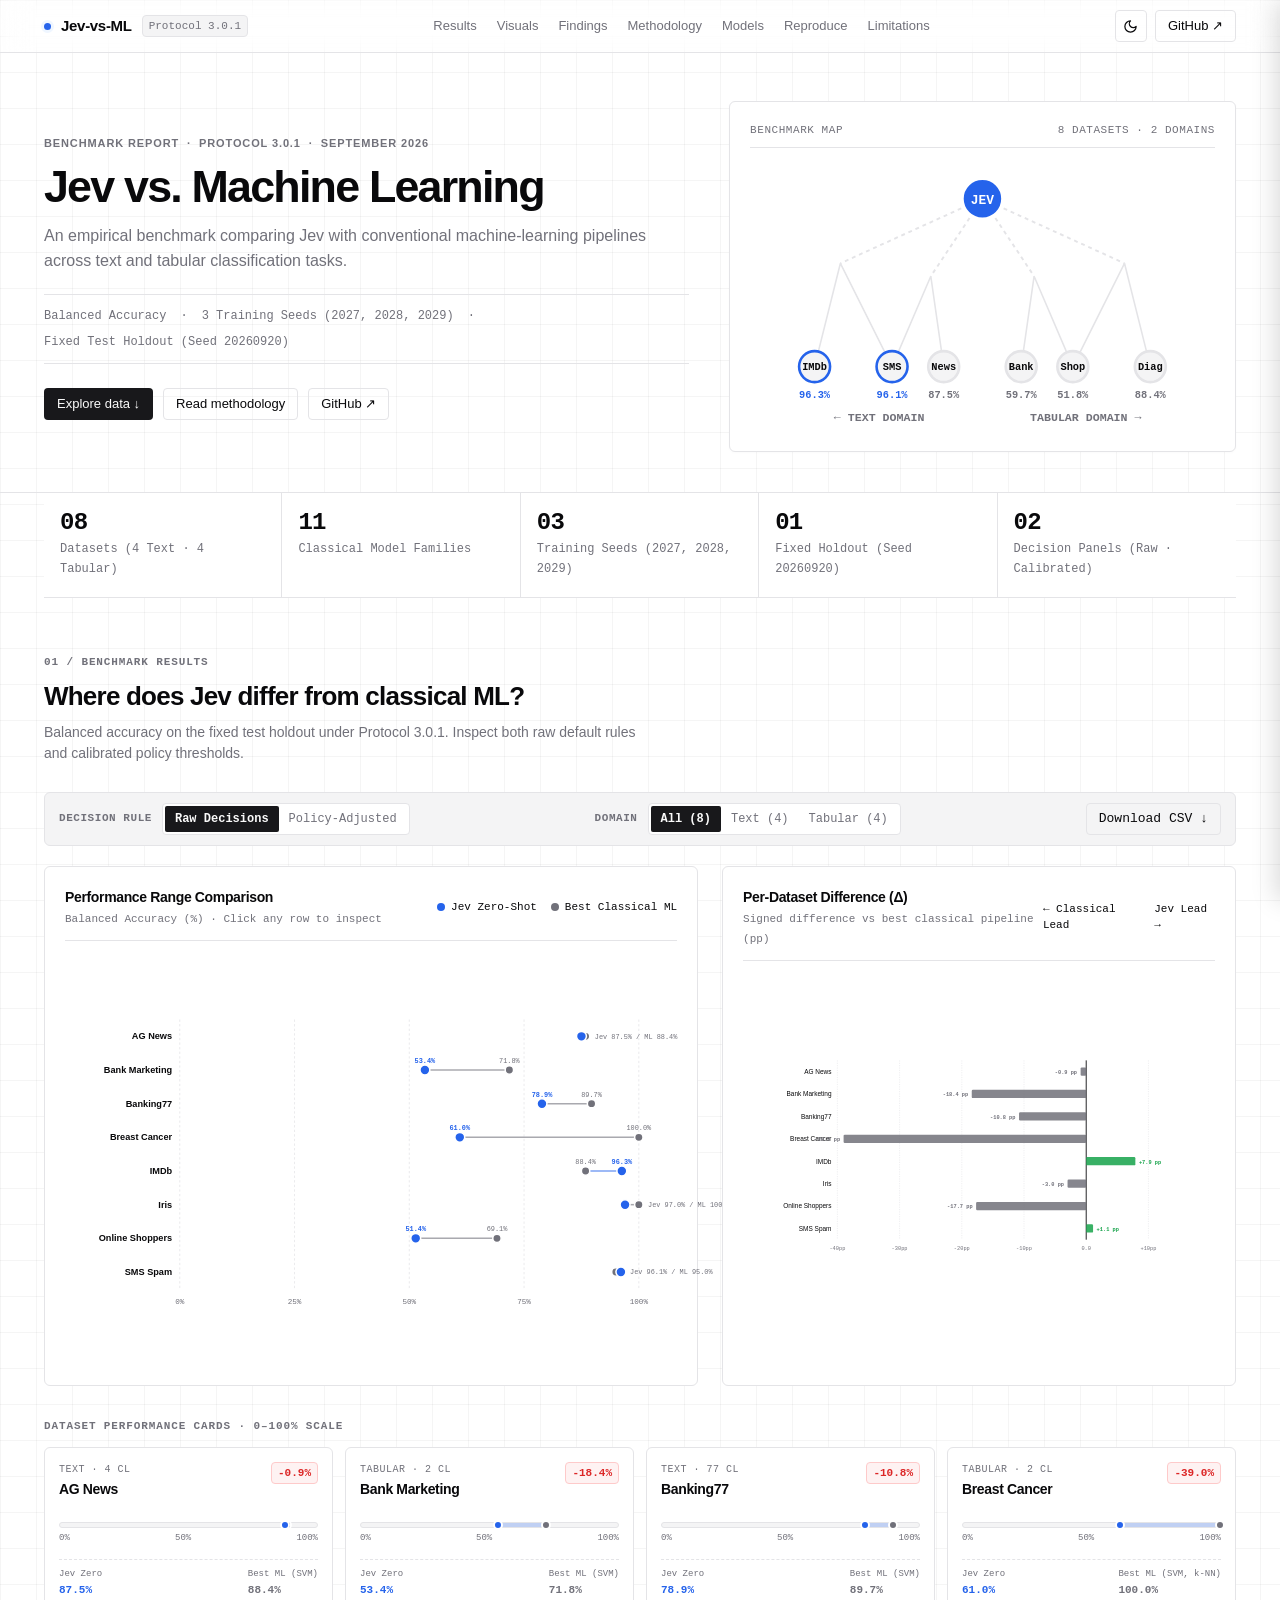
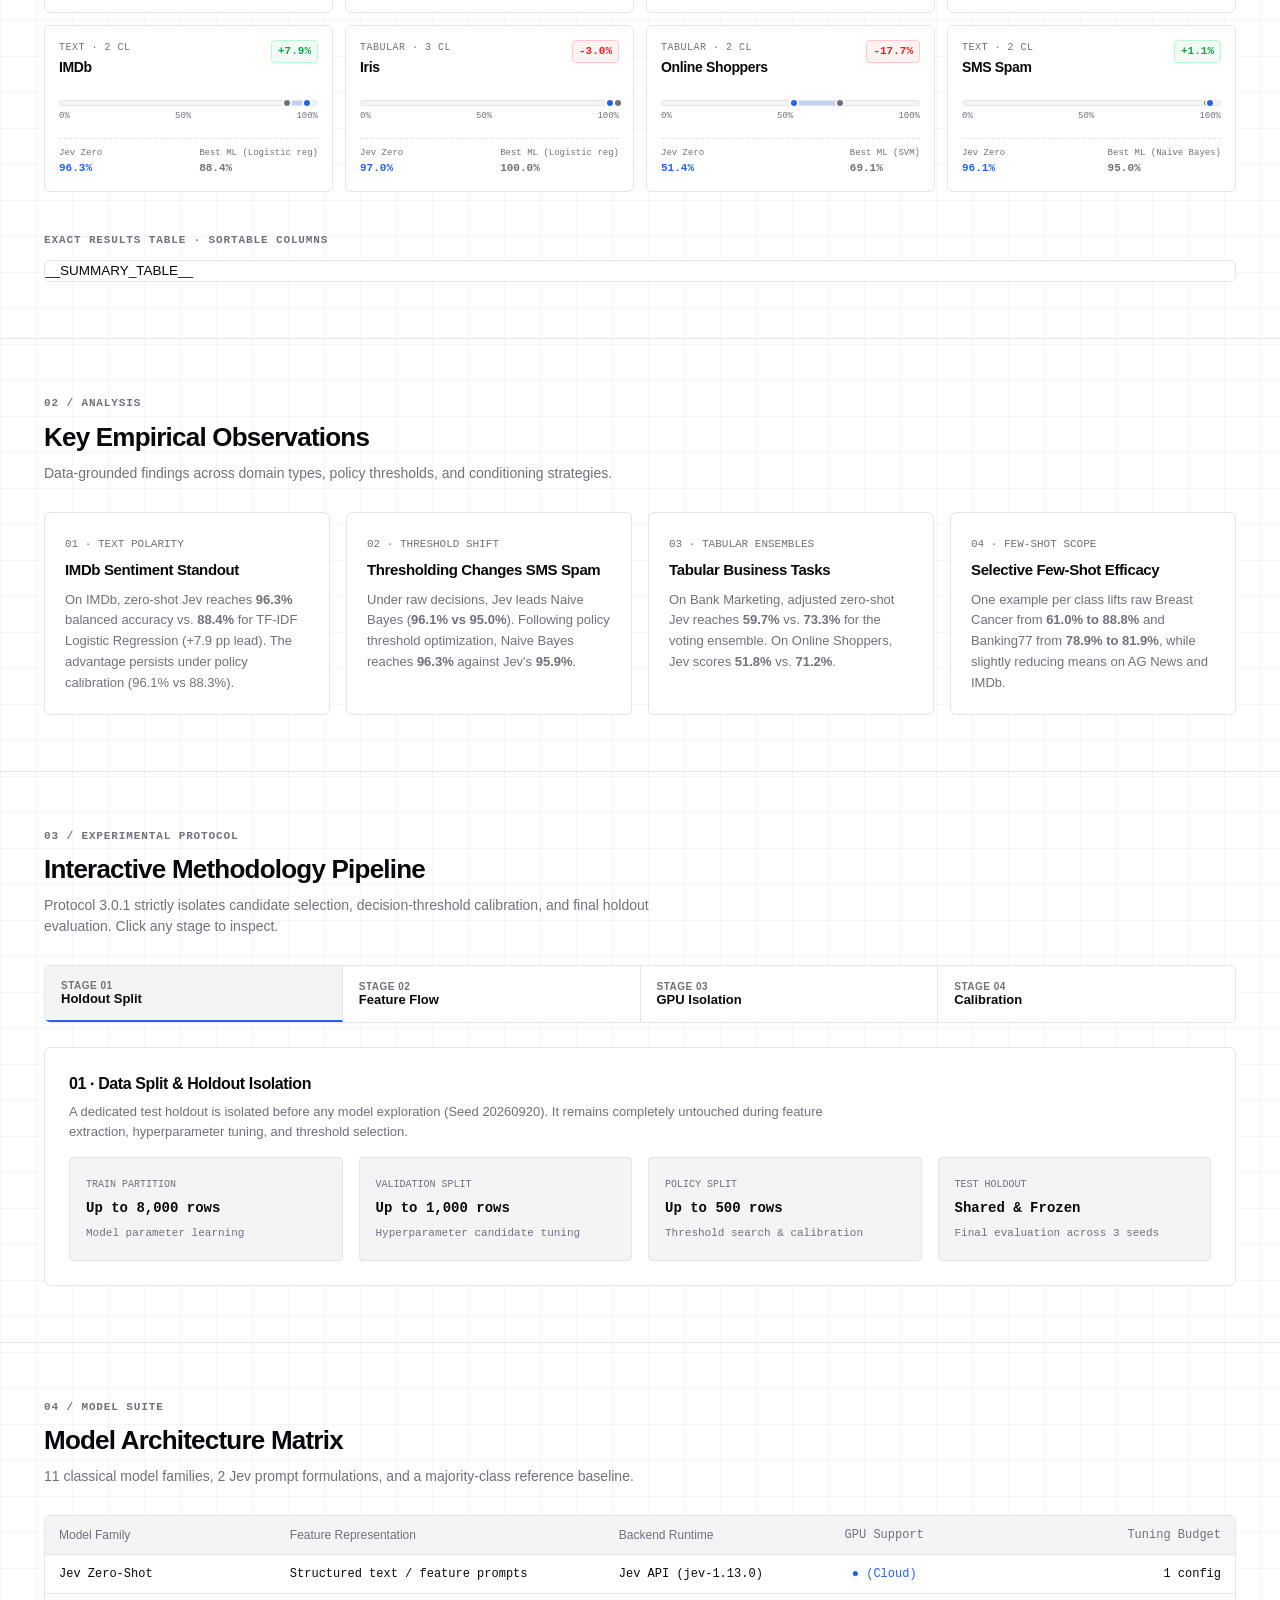
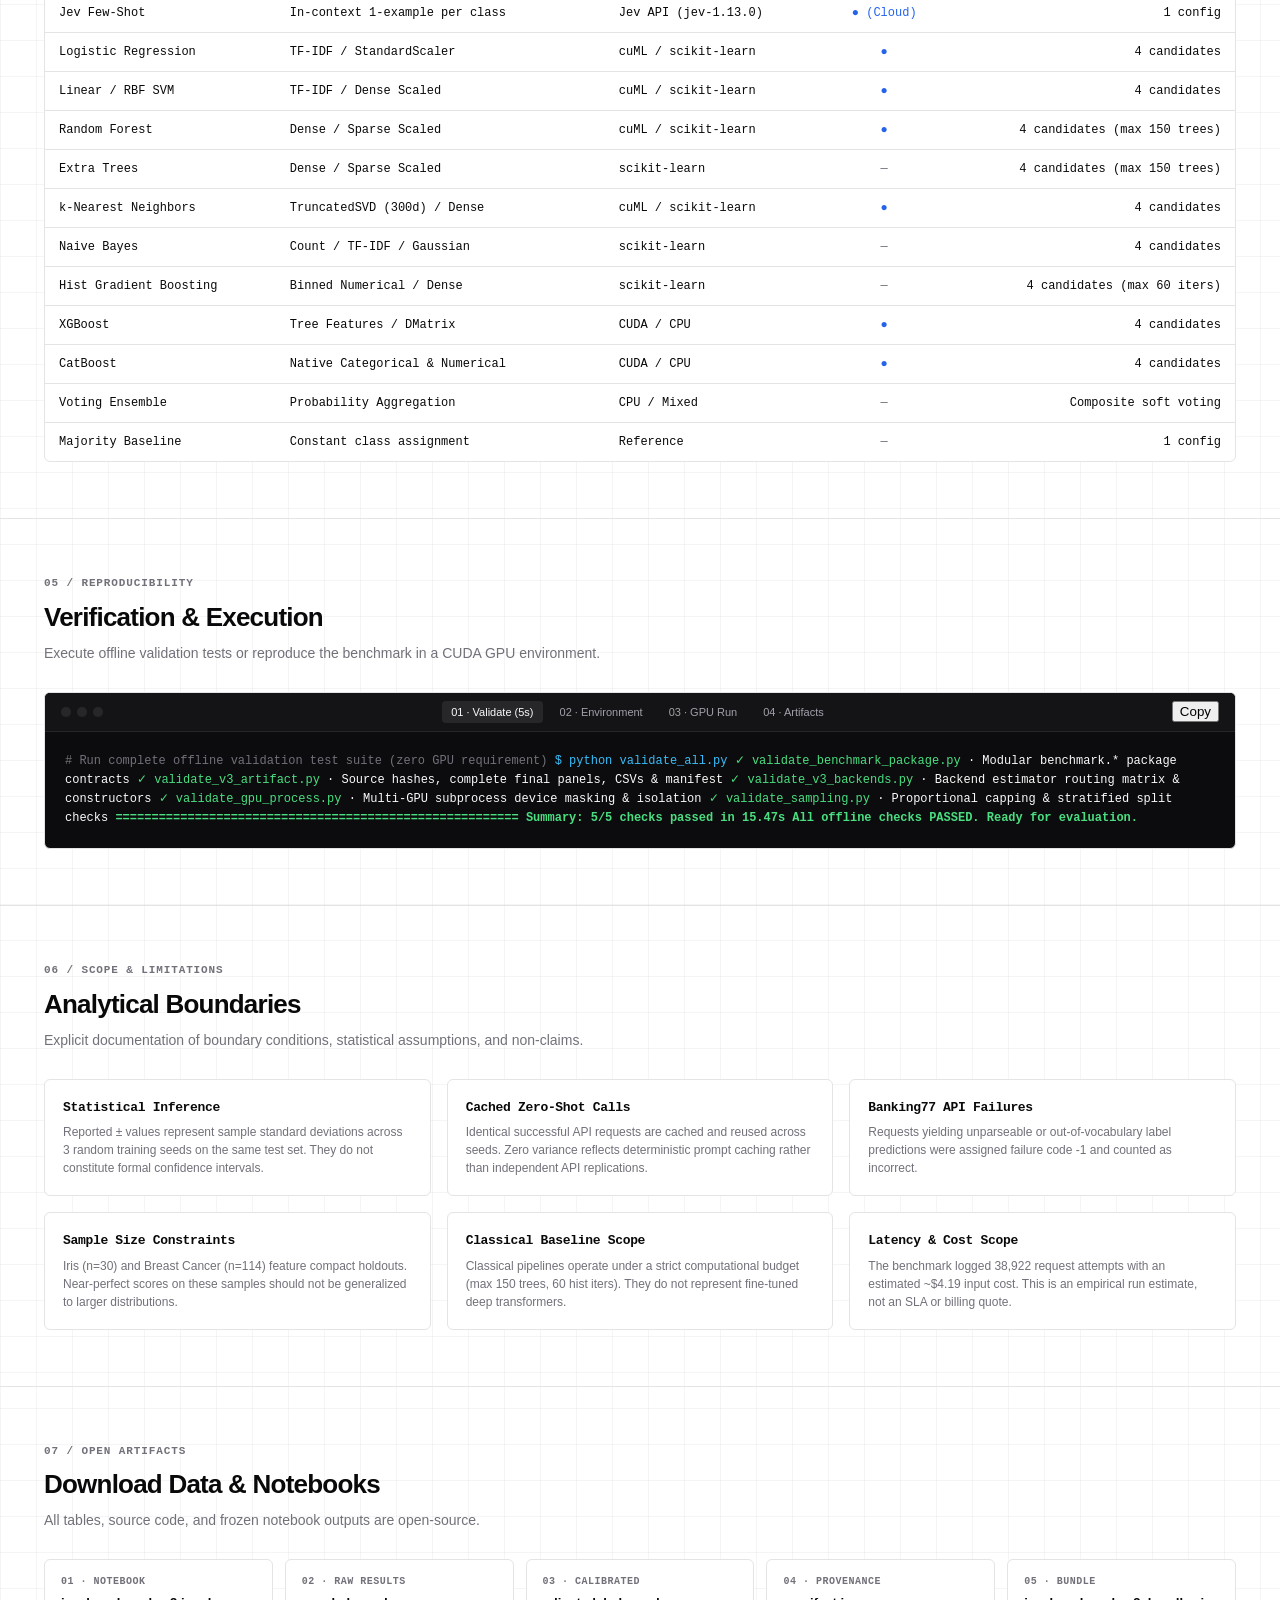
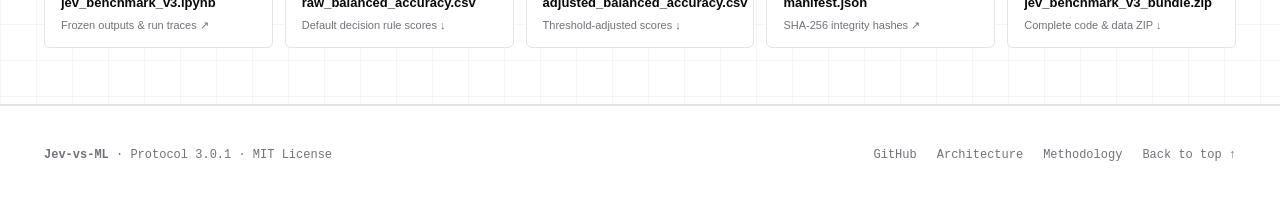
==== commit b9728327: "style(docs): polish visual geometry, SVG icons, pulsating live indicators, and table sorting" ====
--- a/docs/report.template.html
+++ b/docs/report.template.html
@@ -20,6 +20,7 @@
   <header class="site-header">
     <div class="container header-inner">
       <div class="brand">
+        <span class="brand-dot" aria-hidden="true"></span>
         <a href="#" class="brand-title">Jev-vs-ML</a>
         <span class="brand-badge font-mono">Protocol 3.0.1</span>
       </div>
--- a/docs/assets/report.css
+++ b/docs/assets/report.css
@@ -40,8 +40,8 @@
   --bar-jev: #2563eb;
   --bar-few: #60a5fa;
   --bar-classic: #71717a;
-  --grid-line: rgba(0, 0, 0, 0.035);
-  --drawer-overlay: rgba(0, 0, 0, 0.4);
+  --grid-line: rgba(0, 0, 0, 0.04);
+  --drawer-overlay: rgba(0, 0, 0, 0.45);
 }
 
 [data-theme="dark"] {
@@ -53,9 +53,9 @@
   --popover-foreground: #fafafa;
   --primary: #fafafa;
   --primary-foreground: #18181b;
-  --secondary: #141416;
+  --secondary: #141417;
   --secondary-foreground: #fafafa;
-  --muted: #141416;
+  --muted: #141417;
   --muted-foreground: #a1a1aa;
   --accent: #3b82f6;
   --accent-foreground: #ffffff;
@@ -74,15 +74,15 @@
   --delta-neg-fg: #f87171;
   --delta-neg-border: #7f1d1d;
   
-  --delta-neutral-bg: #141416;
+  --delta-neutral-bg: #141417;
   --delta-neutral-fg: #a1a1aa;
   --delta-neutral-border: #27272a;
   
   --bar-jev: #3b82f6;
   --bar-few: #93c5fd;
   --bar-classic: #a1a1aa;
-  --grid-line: rgba(255, 255, 255, 0.035);
-  --drawer-overlay: rgba(0, 0, 0, 0.7);
+  --grid-line: rgba(255, 255, 255, 0.04);
+  --drawer-overlay: rgba(0, 0, 0, 0.75);
 }
 
 *, *::before, *::after {
@@ -106,7 +106,7 @@
   line-height: 1.5;
   background-image: linear-gradient(to right, var(--grid-line) 1px, transparent 1px),
                     linear-gradient(to bottom, var(--grid-line) 1px, transparent 1px);
-  background-size: 40px 40px;
+  background-size: 36px 36px;
   transition: background-color 150ms ease, color 150ms ease;
 }
 
@@ -118,9 +118,7 @@
   margin: 0;
 }
 
-p {
-  margin: 0 0 1rem;
-}
+p { margin: 0 0 1rem; }
 p:last-child { margin-bottom: 0; }
 
 a {
@@ -163,9 +161,9 @@
   z-index: 40;
   width: 100%;
   border-bottom: 1px solid var(--border);
-  background-color: rgba(var(--background), 0.85);
-  backdrop-filter: blur(12px);
-  -webkit-backdrop-filter: blur(12px);
+  background-color: rgba(var(--background), 0.88);
+  backdrop-filter: blur(14px);
+  -webkit-backdrop-filter: blur(14px);
 }
 
 .header-inner {
@@ -179,6 +177,20 @@
   display: flex;
   align-items: center;
   gap: 0.625rem;
+}
+
+.brand-dot {
+  width: 7px;
+  height: 7px;
+  border-radius: 50%;
+  background-color: var(--accent);
+  box-shadow: 0 0 0 3px var(--accent-subtle);
+  animation: pulse-dot 2s infinite ease-in-out;
+}
+
+@keyframes pulse-dot {
+  0%, 100% { opacity: 1; transform: scale(1); }
+  50% { opacity: 0.6; transform: scale(1.15); }
 }
 
 .brand-title {
@@ -257,6 +269,16 @@
   padding: 0;
 }
 
+.theme-icon-svg {
+  width: 15px;
+  height: 15px;
+  stroke: currentColor;
+  fill: none;
+  stroke-width: 2;
+  stroke-linecap: round;
+  stroke-linejoin: round;
+}
+
 /* Hero Section (Editorial 2-Column with Benchmark Map) */
 .hero-section {
   padding: 3rem 0 2.5rem;
@@ -265,7 +287,7 @@
 
 .hero-grid {
   display: grid;
-  grid-template-columns: 1.15fr 0.85fr;
+  grid-template-columns: 1.12fr 0.88fr;
   gap: 2.5rem;
   align-items: center;
 }
@@ -283,8 +305,8 @@
 }
 
 .hero-title {
-  font-size: clamp(2rem, 3.5vw, 3rem);
-  line-height: 1.08;
+  font-size: clamp(2rem, 3.5vw, 3.125rem);
+  line-height: 1.06;
   font-weight: 700;
   letter-spacing: -0.04em;
   margin-bottom: 0.75rem;
@@ -294,13 +316,13 @@
   font-size: 1rem;
   line-height: 1.6;
   color: var(--muted-foreground);
-  margin-bottom: 1.5rem;
+  margin-bottom: 1.25rem;
 }
 
 .hero-meta-strip {
   display: flex;
   flex-wrap: wrap;
-  gap: 0.5rem 1rem;
+  gap: 0.5rem 0.875rem;
   font-size: 0.75rem;
   color: var(--muted-foreground);
   padding: 0.75rem 0;
@@ -321,6 +343,7 @@
   background-color: var(--card);
   padding: 1.25rem;
   box-shadow: 0 1px 3px rgba(0,0,0,0.02);
+  position: relative;
 }
 
 .hero-map-head {
@@ -344,14 +367,19 @@
   display: block;
   width: 100%;
   height: auto;
+  overflow: visible;
 }
 
 .map-node {
   cursor: pointer;
-  transition: transform 120ms ease;
+  transition: transform 140ms ease;
 }
 .map-node:hover {
-  transform: scale(1.05);
+  transform: scale(1.08);
+}
+.map-node:hover circle {
+  stroke: var(--foreground);
+  stroke-width: 2.5;
 }
 
 /* Snapshot Bar */
@@ -489,7 +517,7 @@
 /* Visuals Layout Grid (Dumbbell + Diverging) */
 .visuals-grid {
   display: grid;
-  grid-template-columns: 1.15fr 0.85fr;
+  grid-template-columns: 1.12fr 0.88fr;
   gap: 1.5rem;
   margin-bottom: 2rem;
 }
@@ -558,7 +586,7 @@
   opacity: 0.8;
 }
 
-/* Swiss Editorial Small Multiples Grid (WOW #2 / Grid) */
+/* Swiss Editorial Small Multiples Grid */
 .swiss-grid {
   display: grid;
   grid-template-columns: repeat(4, 1fr);
@@ -1042,15 +1070,9 @@
   line-height: 1.6;
 }
 
-.term-cmd {
-  color: #38bdf8;
-}
-.term-pass {
-  color: #4ade80;
-}
-.term-comment {
-  color: #71717a;
-}
+.term-cmd { color: #38bdf8; }
+.term-pass { color: #4ade80; }
+.term-comment { color: #71717a; }
 
 /* Limitations Grid */
 .limits-grid {
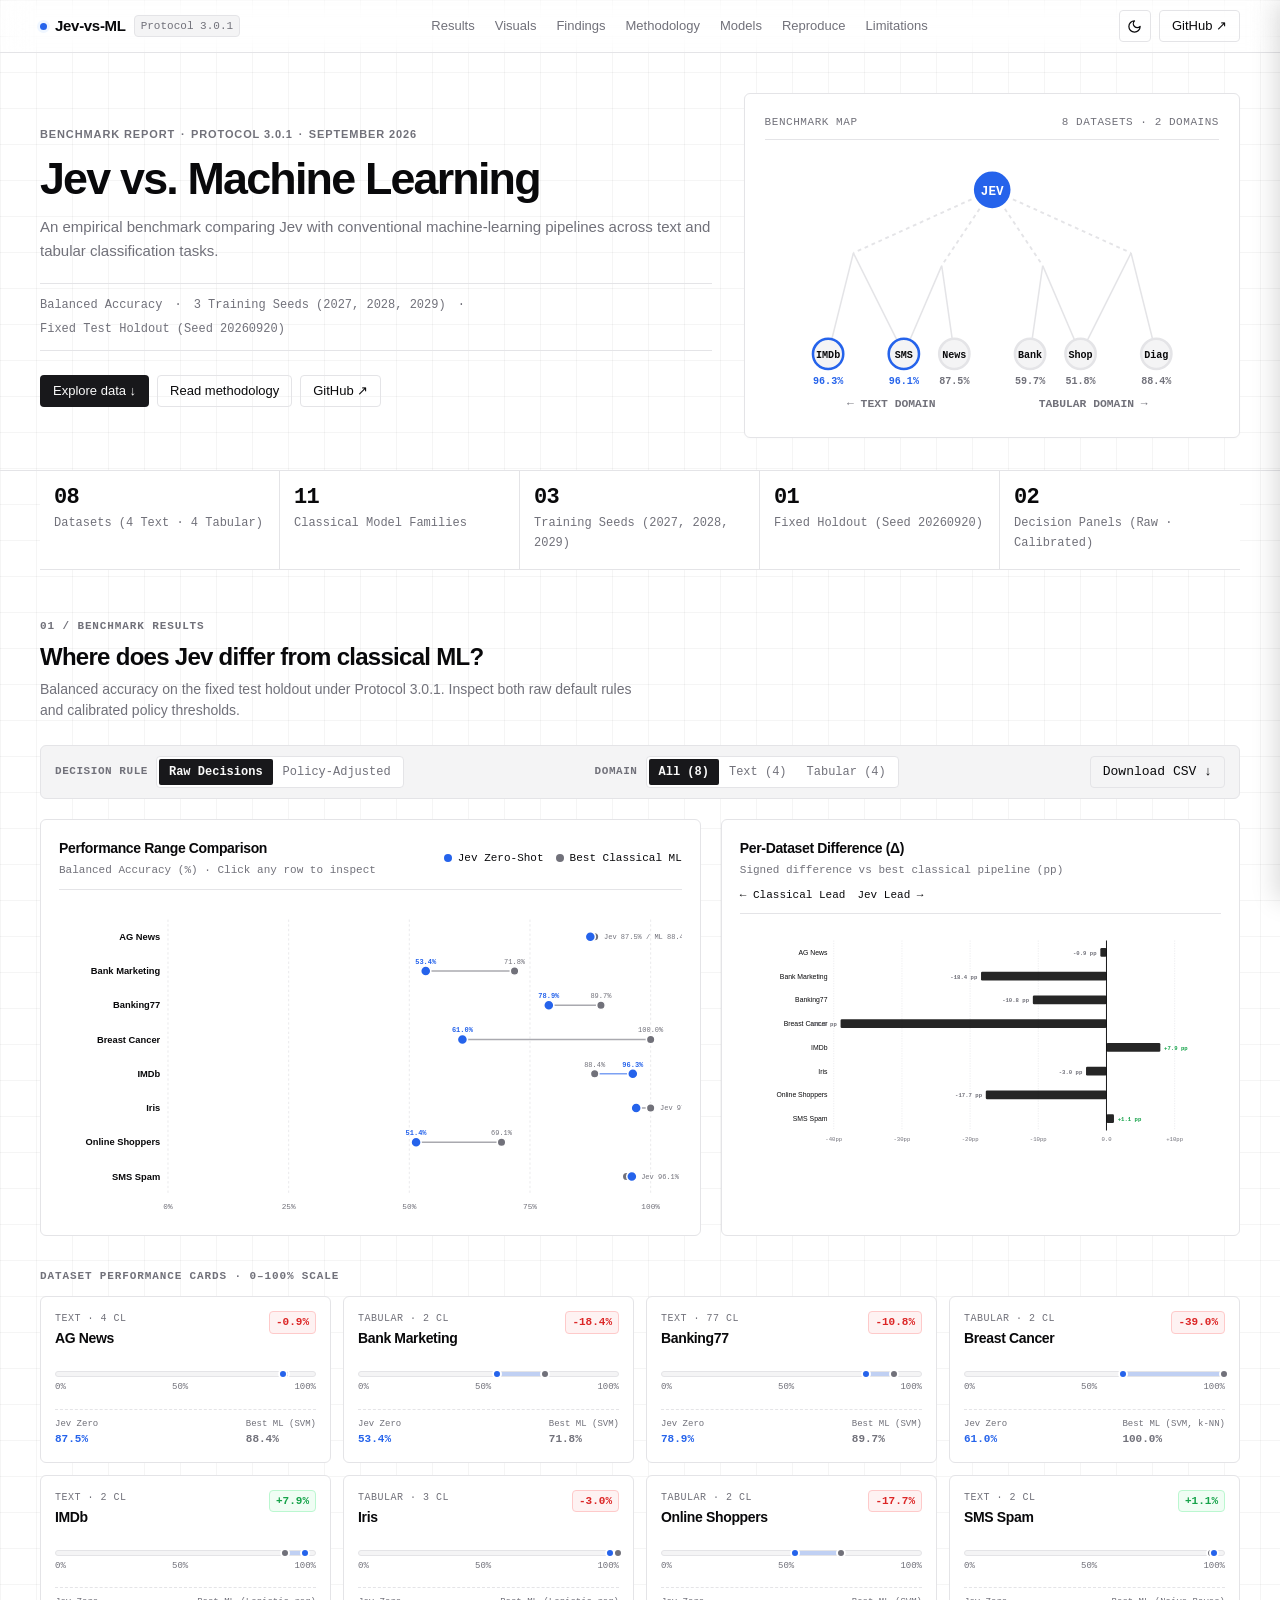
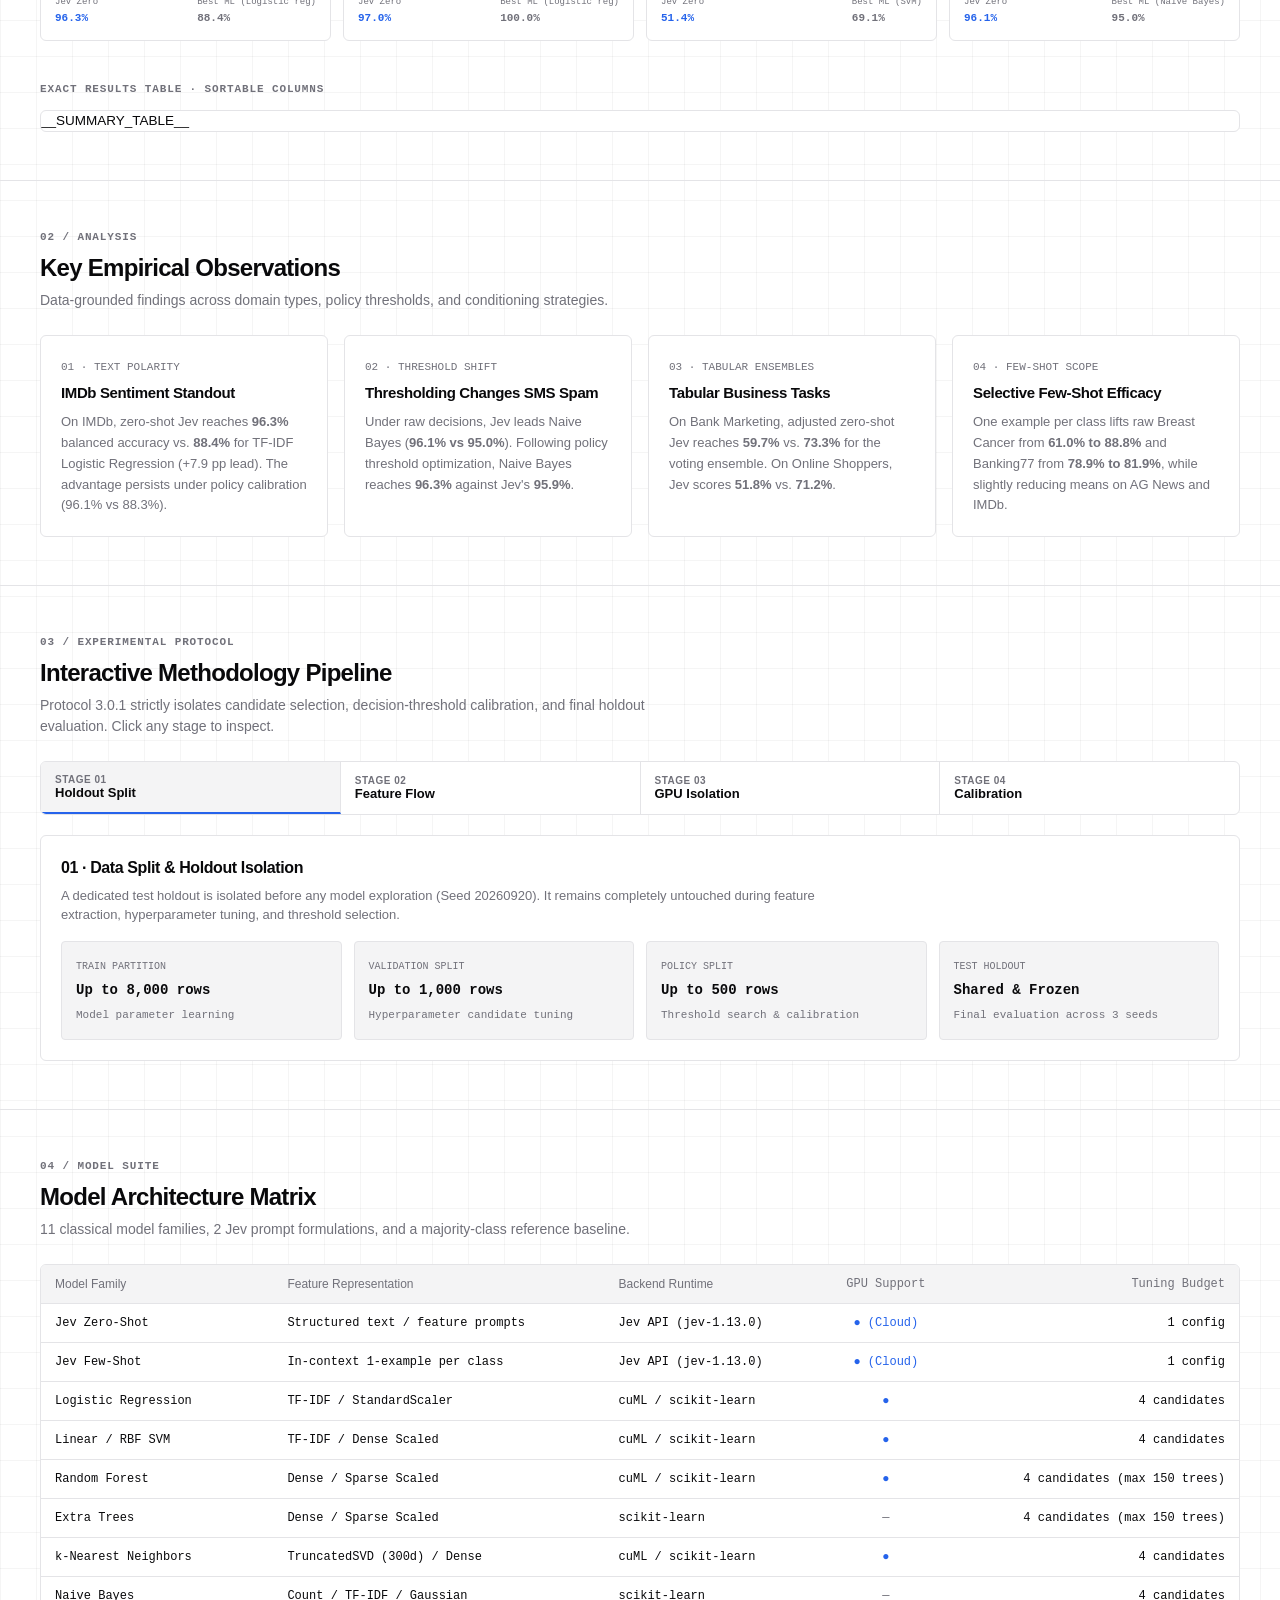
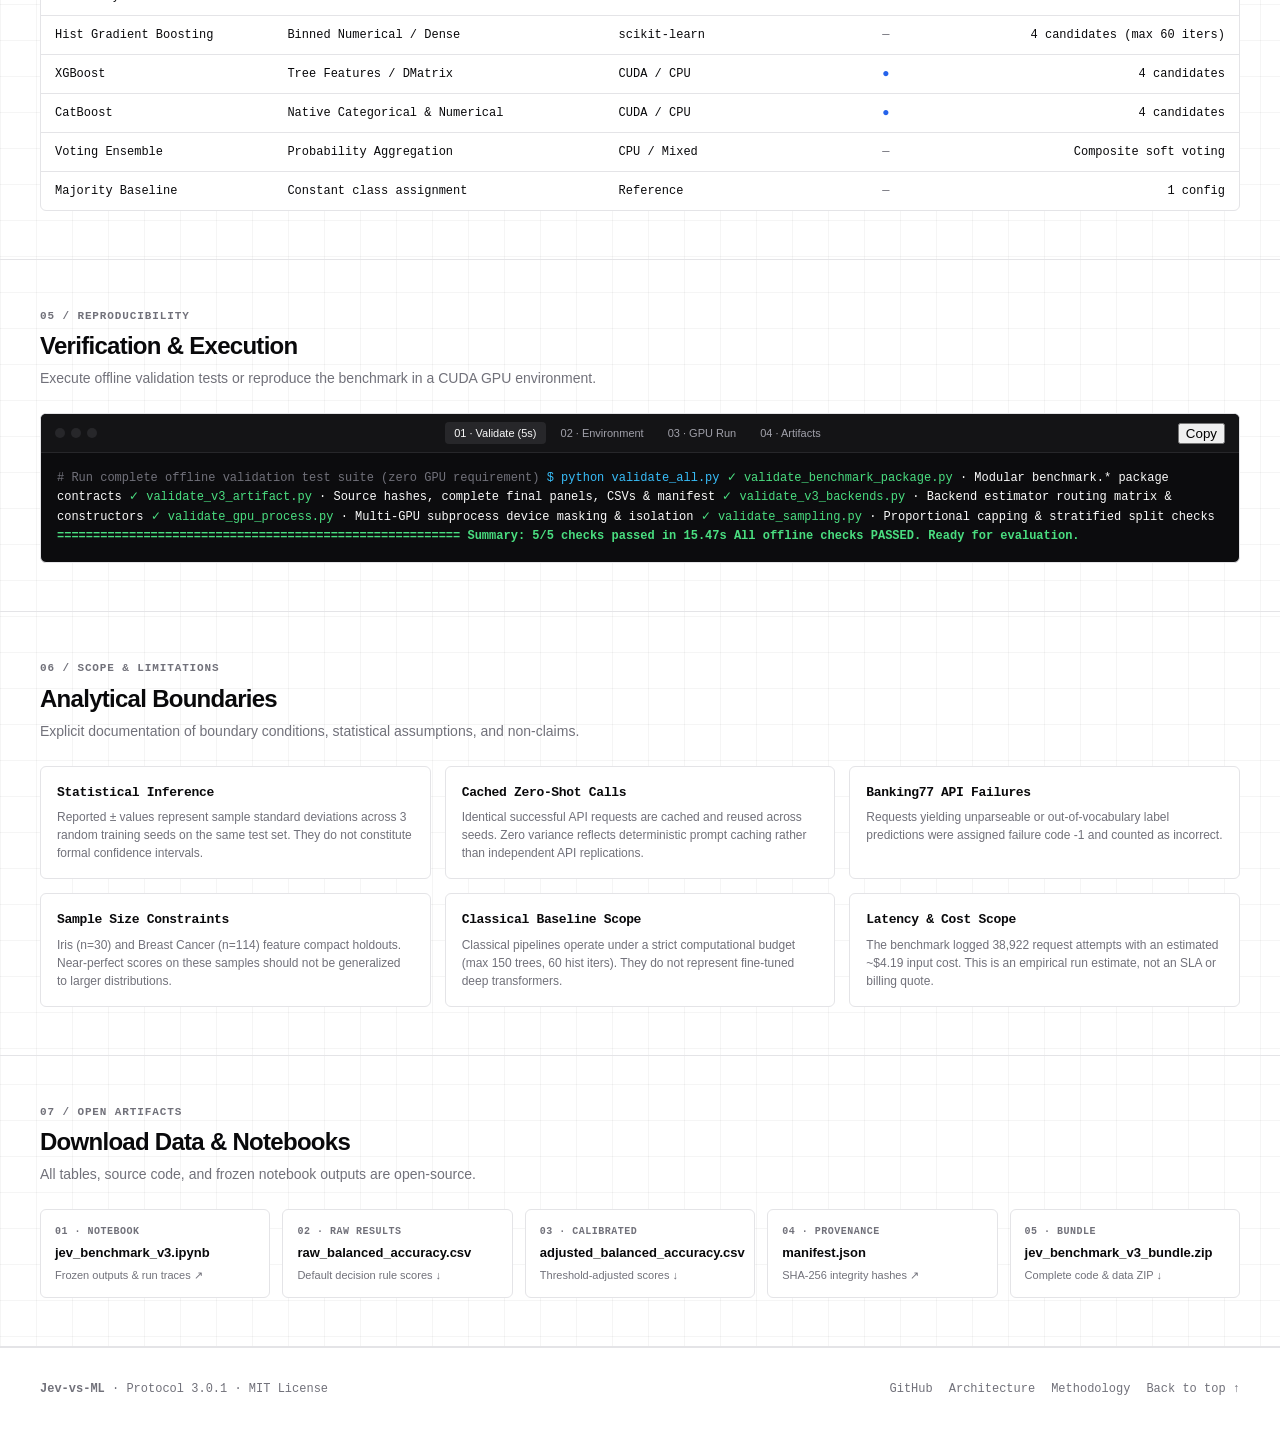
==== commit 35fd5cd1: "fix(docs): mobile responsiveness, bottom sheet drawer, numeric sorting, and error boundaries" ====
--- a/docs/report.template.html
+++ b/docs/report.template.html
@@ -42,6 +42,15 @@
         </a>
       </div>
     </div>
+    <nav class="mobile-nav-strip font-mono" aria-label="Mobile Navigation">
+      <a href="#results">Results</a>
+      <a href="#visuals">Visuals</a>
+      <a href="#analysis">Findings</a>
+      <a href="#methodology">Methodology</a>
+      <a href="#models">Models</a>
+      <a href="#reproducibility">Reproduce</a>
+      <a href="#limitations">Limitations</a>
+    </nav>
   </header>
 
   <main>
@@ -235,7 +244,7 @@
                 <span class="vis-legend-item"><span class="vis-swatch classic"></span> Best Classical ML</span>
               </div>
             </div>
-            <div id="dumbbell-chart-wrap">
+            <div id="dumbbell-chart-wrap" class="chart-svg-container">
               __DUMBBELL_SVG__
             </div>
           </div>
@@ -252,7 +261,7 @@
                 <span class="vis-legend-item">Jev Lead →</span>
               </div>
             </div>
-            <div id="diverging-chart-wrap">
+            <div id="diverging-chart-wrap" class="chart-svg-container">
               __DIVERGING_SVG__
             </div>
           </div>
@@ -267,6 +276,7 @@
         <!-- Summary Results Table -->
         <div class="section-tag font-mono" style="margin-bottom: 0.75rem;">Exact Results Table · Sortable Columns</div>
         <div class="table-container">
+          <div class="table-scroll-hint font-mono">← Swipe horizontally to view all model columns →</div>
           <table id="summary-table">
             __SUMMARY_TABLE__
           </table>
--- a/docs/assets/report.css
+++ b/docs/assets/report.css
@@ -1,5 +1,5 @@
-/* Jev vs ML — Visual Benchmark Design System */
-/* shadcn/ui × 21st.dev × Research Publication × F1 Timing Screen */
+/* Jev vs ML — Production Benchmark Design System */
+/* Mobile-first, responsive, accessible, zero-dependency stylesheet */
 
 :root {
   --background: #ffffff;
@@ -41,7 +41,7 @@
   --bar-few: #60a5fa;
   --bar-classic: #71717a;
   --grid-line: rgba(0, 0, 0, 0.04);
-  --drawer-overlay: rgba(0, 0, 0, 0.45);
+  --drawer-overlay: rgba(0, 0, 0, 0.5);
 }
 
 [data-theme="dark"] {
@@ -89,9 +89,15 @@
   box-sizing: border-box;
 }
 
+html, body {
+  width: 100%;
+  max-width: 100vw;
+  overflow-x: hidden;
+}
+
 html {
   scroll-behavior: smooth;
-  scroll-padding-top: 68px;
+  scroll-padding-top: 64px;
   font-family: -apple-system, BlinkMacSystemFont, "Segoe UI", Roboto, "Helvetica Neue", Arial, sans-serif;
   font-feature-settings: "cv02", "cv03", "cv04", "cv11";
   -webkit-font-smoothing: antialiased;
@@ -149,9 +155,10 @@
 
 /* Container */
 .container {
+  width: 100%;
   max-width: 1240px;
   margin: 0 auto;
-  padding: 0 1.5rem;
+  padding: 0 1.25rem;
 }
 
 /* Header */
@@ -161,7 +168,7 @@
   z-index: 40;
   width: 100%;
   border-bottom: 1px solid var(--border);
-  background-color: rgba(var(--background), 0.88);
+  background-color: rgba(var(--background), 0.9);
   backdrop-filter: blur(14px);
   -webkit-backdrop-filter: blur(14px);
 }
@@ -176,7 +183,7 @@
 .brand {
   display: flex;
   align-items: center;
-  gap: 0.625rem;
+  gap: 0.5rem;
 }
 
 .brand-dot {
@@ -222,6 +229,32 @@
   font-weight: 500;
 }
 .nav-links a:hover { color: var(--foreground); }
+
+/* Mobile Quick Navigation Strip */
+.mobile-nav-strip {
+  display: none;
+  overflow-x: auto;
+  -webkit-overflow-scrolling: touch;
+  white-space: nowrap;
+  padding: 0.5rem 1rem;
+  border-bottom: 1px solid var(--border);
+  background-color: var(--background);
+  gap: 0.5rem;
+}
+
+.mobile-nav-strip a {
+  display: inline-block;
+  padding: 0.25rem 0.5rem;
+  font-size: 0.75rem;
+  color: var(--muted-foreground);
+  border-radius: var(--radius-sm);
+  background-color: var(--secondary);
+  border: 1px solid var(--border);
+}
+.mobile-nav-strip a:hover {
+  color: var(--foreground);
+  border-color: var(--foreground);
+}
 
 .nav-actions {
   display: flex;
@@ -245,6 +278,7 @@
   text-decoration: none;
   transition: all 120ms ease;
   white-space: nowrap;
+  user-select: none;
 }
 
 .btn-primary {
@@ -279,23 +313,23 @@
   stroke-linejoin: round;
 }
 
-/* Hero Section (Editorial 2-Column with Benchmark Map) */
+/* Hero Section */
 .hero-section {
-  padding: 3rem 0 2.5rem;
+  padding: 2.5rem 0 2rem;
   border-bottom: 1px solid var(--border);
 }
 
 .hero-grid {
   display: grid;
-  grid-template-columns: 1.12fr 0.88fr;
-  gap: 2.5rem;
+  grid-template-columns: 1.15fr 0.85fr;
+  gap: 2rem;
   align-items: center;
 }
 
 .hero-eyebrow {
   display: inline-flex;
   align-items: center;
-  gap: 0.5rem;
+  gap: 0.375rem;
   font-size: 0.6875rem;
   font-weight: 600;
   text-transform: uppercase;
@@ -305,15 +339,15 @@
 }
 
 .hero-title {
-  font-size: clamp(2rem, 3.5vw, 3.125rem);
-  line-height: 1.06;
+  font-size: clamp(1.875rem, 3.5vw, 3rem);
+  line-height: 1.08;
   font-weight: 700;
   letter-spacing: -0.04em;
   margin-bottom: 0.75rem;
 }
 
 .hero-lead {
-  font-size: 1rem;
+  font-size: 0.9375rem;
   line-height: 1.6;
   color: var(--muted-foreground);
   margin-bottom: 1.25rem;
@@ -322,7 +356,7 @@
 .hero-meta-strip {
   display: flex;
   flex-wrap: wrap;
-  gap: 0.5rem 0.875rem;
+  gap: 0.375rem 0.75rem;
   font-size: 0.75rem;
   color: var(--muted-foreground);
   padding: 0.75rem 0;
@@ -333,7 +367,8 @@
 
 .hero-actions {
   display: flex;
-  gap: 0.625rem;
+  flex-wrap: wrap;
+  gap: 0.5rem;
 }
 
 /* Hero Benchmark Map (WOW #1) */
@@ -343,7 +378,8 @@
   background-color: var(--card);
   padding: 1.25rem;
   box-shadow: 0 1px 3px rgba(0,0,0,0.02);
-  position: relative;
+  width: 100%;
+  max-width: 100%;
 }
 
 .hero-map-head {
@@ -361,13 +397,15 @@
 
 .map-svg-wrap {
   width: 100%;
+  max-width: 100%;
+  overflow: hidden;
 }
 
 .map-svg {
   display: block;
   width: 100%;
   height: auto;
-  overflow: visible;
+  max-width: 100%;
 }
 
 .map-node {
@@ -391,13 +429,13 @@
 }
 
 .snapshot-item {
-  padding: 1.125rem 1rem;
+  padding: 1rem 0.875rem;
   border-right: 1px solid var(--border);
 }
 .snapshot-item:last-child { border-right: none; }
 
 .snapshot-num {
-  font-size: 1.5rem;
+  font-size: 1.375rem;
   font-weight: 700;
   letter-spacing: -0.03em;
   line-height: 1;
@@ -413,7 +451,7 @@
 
 /* Section Header */
 .section {
-  padding: 3.5rem 0;
+  padding: 3rem 0;
   border-bottom: 1px solid var(--border);
 }
 
@@ -422,8 +460,8 @@
   flex-wrap: wrap;
   justify-content: space-between;
   align-items: flex-end;
-  gap: 1.5rem;
-  margin-bottom: 1.75rem;
+  gap: 1rem;
+  margin-bottom: 1.5rem;
 }
 
 .section-tag {
@@ -432,14 +470,14 @@
   text-transform: uppercase;
   letter-spacing: 0.08em;
   color: var(--muted-foreground);
-  margin-bottom: 0.375rem;
+  margin-bottom: 0.25rem;
 }
 
 .section-title {
-  font-size: 1.625rem;
+  font-size: 1.5rem;
   font-weight: 700;
   letter-spacing: -0.03em;
-  margin-bottom: 0.375rem;
+  margin-bottom: 0.25rem;
 }
 
 .section-desc {
@@ -455,7 +493,7 @@
   flex-wrap: wrap;
   align-items: center;
   justify-content: space-between;
-  gap: 0.75rem 1rem;
+  gap: 0.75rem;
   padding: 0.625rem 0.875rem;
   background-color: var(--secondary);
   border: 1px solid var(--border);
@@ -466,7 +504,8 @@
 .toolbar-group {
   display: flex;
   align-items: center;
-  gap: 0.625rem;
+  gap: 0.5rem;
+  flex-wrap: wrap;
 }
 
 .control-label {
@@ -506,6 +545,7 @@
   border-radius: calc(var(--radius-sm) - 2px);
   transition: all 120ms ease;
   user-select: none;
+  white-space: nowrap;
 }
 
 .segmented-control input:checked + span {
@@ -518,7 +558,7 @@
 .visuals-grid {
   display: grid;
   grid-template-columns: 1.12fr 0.88fr;
-  gap: 1.5rem;
+  gap: 1.25rem;
   margin-bottom: 2rem;
 }
 
@@ -526,17 +566,20 @@
   border: 1px solid var(--border);
   border-radius: var(--radius);
   background-color: var(--card);
-  padding: 1.25rem;
+  padding: 1.125rem;
   display: flex;
   flex-direction: column;
+  overflow: hidden;
 }
 
 .vis-head {
   display: flex;
+  flex-wrap: wrap;
   justify-content: space-between;
   align-items: center;
-  margin-bottom: 1rem;
-  padding-bottom: 0.75rem;
+  gap: 0.5rem;
+  margin-bottom: 0.875rem;
+  padding-bottom: 0.625rem;
   border-bottom: 1px solid var(--border);
 }
 
@@ -547,7 +590,7 @@
 
 .vis-legend {
   display: flex;
-  gap: 0.875rem;
+  gap: 0.75rem;
   font-size: 0.6875rem;
 }
 
@@ -565,24 +608,26 @@
 .vis-swatch.jev { background-color: var(--bar-jev); }
 .vis-swatch.classic { background-color: var(--bar-classic); }
 
+.chart-svg-container {
+  width: 100%;
+  max-width: 100%;
+  overflow-x: auto;
+  -webkit-overflow-scrolling: touch;
+}
+
 /* Dumbbell & Diverging SVG */
 .dumbbell-svg, .diverging-svg {
-  overflow: visible;
-}
-
-.dumbbell-row {
+  display: block;
+  width: 100%;
+  height: auto;
+  min-width: 500px;
+}
+
+.dumbbell-row, .diverging-row {
   cursor: pointer;
   transition: opacity 120ms ease;
 }
-.dumbbell-row:hover {
-  opacity: 0.8;
-}
-
-.diverging-row {
-  cursor: pointer;
-  transition: opacity 120ms ease;
-}
-.diverging-row:hover {
+.dumbbell-row:hover, .diverging-row:hover {
   opacity: 0.8;
 }
 
@@ -604,6 +649,7 @@
   display: flex;
   flex-direction: column;
   justify-content: space-between;
+  user-select: none;
 }
 
 .sm-card:hover {
@@ -692,7 +738,19 @@
   border: 1px solid var(--border);
   border-radius: var(--radius);
   overflow-x: auto;
+  -webkit-overflow-scrolling: touch;
   background-color: var(--card);
+  width: 100%;
+  position: relative;
+}
+
+.table-scroll-hint {
+  display: none;
+  font-size: 0.6875rem;
+  color: var(--muted-foreground);
+  padding: 0.375rem 0.75rem;
+  background-color: var(--secondary);
+  border-bottom: 1px solid var(--border);
 }
 
 table {
@@ -729,6 +787,7 @@
 tbody td, tbody th {
   padding: 0.625rem 0.875rem;
   color: var(--foreground);
+  white-space: nowrap;
 }
 
 .summary-row {
@@ -814,12 +873,13 @@
   color: var(--accent);
 }
 
-/* DATASET DETAIL DRAWER (WOW #3) */
+/* DATASET DETAIL DRAWER (Responsive Slide & Bottom Sheet) */
 .drawer-backdrop {
   position: fixed;
   inset: 0;
   background-color: var(--drawer-overlay);
   backdrop-filter: blur(4px);
+  -webkit-backdrop-filter: blur(4px);
   z-index: 90;
   opacity: 0;
   pointer-events: none;
@@ -837,7 +897,7 @@
   right: 0;
   bottom: 0;
   width: 100%;
-  max-width: 520px;
+  max-width: 500px;
   background-color: var(--card);
   border-left: 1px solid var(--border);
   box-shadow: -4px 0 24px rgba(0,0,0,0.15);
@@ -847,6 +907,7 @@
   display: flex;
   flex-direction: column;
   overflow-y: auto;
+  -webkit-overflow-scrolling: touch;
 }
 
 .drawer-panel.open {
@@ -854,12 +915,15 @@
 }
 
 .drawer-header {
-  padding: 1.25rem 1.5rem;
+  padding: 1.125rem 1.25rem;
   border-bottom: 1px solid var(--border);
   display: flex;
   justify-content: space-between;
   align-items: flex-start;
   background-color: var(--secondary);
+  position: sticky;
+  top: 0;
+  z-index: 2;
 }
 
 .drawer-title-group h3 {
@@ -878,8 +942,9 @@
   border-radius: var(--radius-sm);
   color: var(--muted-foreground);
   cursor: pointer;
-  padding: 0.25rem 0.5rem;
-  font-size: 0.8125rem;
+  padding: 0.375rem 0.625rem;
+  font-size: 0.75rem;
+  font-weight: 600;
 }
 .drawer-close:hover {
   color: var(--foreground);
@@ -887,17 +952,17 @@
 }
 
 .drawer-body {
-  padding: 1.5rem;
+  padding: 1.25rem;
   display: flex;
   flex-direction: column;
-  gap: 1.5rem;
+  gap: 1.25rem;
 }
 
 .drawer-metric-hero {
   display: grid;
   grid-template-columns: repeat(3, 1fr);
-  gap: 0.75rem;
-  padding: 1rem;
+  gap: 0.625rem;
+  padding: 0.875rem;
   background-color: var(--secondary);
   border: 1px solid var(--border);
   border-radius: var(--radius);
@@ -913,14 +978,14 @@
   color: var(--muted-foreground);
 }
 .drawer-m-val {
-  font-size: 1.25rem;
+  font-size: 1.125rem;
   font-weight: 700;
 }
 
 .drawer-variance-box {
   border: 1px solid var(--border);
   border-radius: var(--radius);
-  padding: 1rem;
+  padding: 0.875rem;
 }
 
 .drawer-section-title {
@@ -939,7 +1004,7 @@
 }
 
 .drawer-model-card {
-  padding: 0.5rem 0.75rem;
+  padding: 0.5rem 0.625rem;
   background-color: var(--secondary);
   border: 1px solid var(--border);
   border-radius: var(--radius-sm);
@@ -959,13 +1024,15 @@
   border-radius: var(--radius);
   background-color: var(--card);
   overflow-x: auto;
-  margin-bottom: 1.5rem;
+  -webkit-overflow-scrolling: touch;
+  margin-bottom: 1.25rem;
+  white-space: nowrap;
 }
 
 .pipeline-step-btn {
   flex: 1;
-  min-width: 130px;
-  padding: 0.875rem 1rem;
+  min-width: 120px;
+  padding: 0.75rem 0.875rem;
   border: none;
   background: transparent;
   border-right: 1px solid var(--border);
@@ -995,7 +1062,7 @@
 }
 
 .pipeline-pane {
-  padding: 1.5rem;
+  padding: 1.25rem;
   border: 1px solid var(--border);
   border-radius: var(--radius);
   background-color: var(--card);
@@ -1004,12 +1071,12 @@
 .pipeline-flow-diagram {
   display: grid;
   grid-template-columns: repeat(4, 1fr);
-  gap: 1rem;
+  gap: 0.75rem;
   margin-top: 1rem;
 }
 
 .flow-box {
-  padding: 1rem;
+  padding: 0.875rem;
   background-color: var(--secondary);
   border: 1px solid var(--border);
   border-radius: var(--radius-sm);
@@ -1022,14 +1089,16 @@
   background-color: #0c0c0e;
   color: #fafafa;
   overflow: hidden;
-  margin-top: 1.5rem;
+  margin-top: 1.25rem;
 }
 
 .terminal-topbar {
   display: flex;
+  flex-wrap: wrap;
   justify-content: space-between;
   align-items: center;
-  padding: 0.5rem 1rem;
+  gap: 0.5rem;
+  padding: 0.5rem 0.875rem;
   background-color: #141416;
   border-bottom: 1px solid #27272a;
 }
@@ -1047,7 +1116,10 @@
 
 .terminal-tabs {
   display: flex;
-  gap: 0.5rem;
+  overflow-x: auto;
+  -webkit-overflow-scrolling: touch;
+  gap: 0.375rem;
+  max-width: 100%;
 }
 
 .term-tab-btn {
@@ -1058,6 +1130,7 @@
   padding: 0.25rem 0.5rem;
   border-radius: var(--radius-sm);
   cursor: pointer;
+  white-space: nowrap;
 }
 .term-tab-btn.active {
   background-color: #27272a;
@@ -1065,9 +1138,11 @@
 }
 
 .terminal-body {
-  padding: 1.25rem;
+  padding: 1rem;
   font-size: 0.75rem;
   line-height: 1.6;
+  overflow-x: auto;
+  -webkit-overflow-scrolling: touch;
 }
 
 .term-cmd { color: #38bdf8; }
@@ -1078,12 +1153,12 @@
 .limits-grid {
   display: grid;
   grid-template-columns: repeat(3, 1fr);
-  gap: 1rem;
-  margin-top: 1.5rem;
+  gap: 0.875rem;
+  margin-top: 1.25rem;
 }
 
 .limit-card {
-  padding: 1.125rem;
+  padding: 1rem;
   border: 1px solid var(--border);
   border-radius: var(--radius);
   background-color: var(--card);
@@ -1102,13 +1177,13 @@
 /* Artifacts Download Cards */
 .artifacts-grid {
   display: grid;
-  grid-template-columns: repeat(auto-fill, minmax(220px, 1fr));
+  grid-template-columns: repeat(auto-fill, minmax(200px, 1fr));
   gap: 0.75rem;
-  margin-top: 1.5rem;
+  margin-top: 1.25rem;
 }
 
 .artifact-card {
-  padding: 0.875rem 1rem;
+  padding: 0.875rem;
   border: 1px solid var(--border);
   border-radius: var(--radius);
   background-color: var(--card);
@@ -1142,7 +1217,7 @@
 /* Footer */
 .site-footer {
   border-top: 1px solid var(--border);
-  padding: 2.5rem 0;
+  padding: 2rem 0;
   font-size: 0.75rem;
   color: var(--muted-foreground);
   background-color: var(--background);
@@ -1158,26 +1233,78 @@
 
 .footer-links {
   display: flex;
-  gap: 1.25rem;
+  flex-wrap: wrap;
+  gap: 1rem;
 }
 .footer-links a { color: var(--muted-foreground); }
 .footer-links a:hover { color: var(--foreground); }
 
 /* Responsive Media Queries */
+
+/* Tablets & Small Laptops (768px - 1024px) */
 @media (max-width: 1024px) {
-  .hero-grid { grid-template-columns: 1fr; gap: 2rem; }
+  .hero-grid { grid-template-columns: 1fr; gap: 1.75rem; }
   .visuals-grid { grid-template-columns: 1fr; }
   .swiss-grid { grid-template-columns: repeat(2, 1fr); }
-  .limits-grid { grid-template-columns: 1fr 1fr; }
-  .pipeline-flow-diagram { grid-template-columns: 1fr 1fr; }
-}
-
+  .limits-grid { grid-template-columns: repeat(2, 1fr); }
+  .pipeline-flow-diagram { grid-template-columns: repeat(2, 1fr); }
+}
+
+/* Mobile & Phablet Screens (< 640px) */
 @media (max-width: 640px) {
   .nav-links { display: none; }
-  .snapshot-bar { grid-template-columns: 1fr 1fr; }
-  .snapshot-item:last-child { grid-column: span 2; }
+  .mobile-nav-strip { display: flex; }
+  
+  .snapshot-bar {
+    grid-template-columns: repeat(2, 1fr);
+  }
+  .snapshot-item {
+    padding: 0.75rem;
+  }
+  .snapshot-item:nth-child(2) { border-right: none; }
+  .snapshot-item:last-child {
+    grid-column: span 2;
+    border-top: 1px solid var(--border);
+    border-right: none;
+  }
+  
   .swiss-grid { grid-template-columns: 1fr; }
   .limits-grid { grid-template-columns: 1fr; }
   .pipeline-flow-diagram { grid-template-columns: 1fr; }
-  .drawer-panel { max-width: 100%; }
-}
+  .table-scroll-hint { display: block; }
+
+  .toolbar {
+    flex-direction: column;
+    align-items: stretch;
+  }
+  .toolbar-group {
+    justify-content: space-between;
+    width: 100%;
+  }
+
+  /* Mobile Bottom Sheet Drawer */
+  .drawer-panel {
+    top: auto;
+    bottom: 0;
+    left: 0;
+    right: 0;
+    max-width: 100%;
+    max-height: 88vh;
+    border-left: none;
+    border-top: 1px solid var(--border);
+    border-radius: 16px 16px 0 0;
+    transform: translateY(100%);
+    padding-bottom: max(1.5rem, env(safe-area-inset-bottom));
+  }
+  .drawer-panel.open {
+    transform: translateY(0);
+  }
+  
+  .drawer-models-grid {
+    grid-template-columns: 1fr;
+  }
+
+  .hero-title {
+    font-size: 1.75rem;
+  }
+}
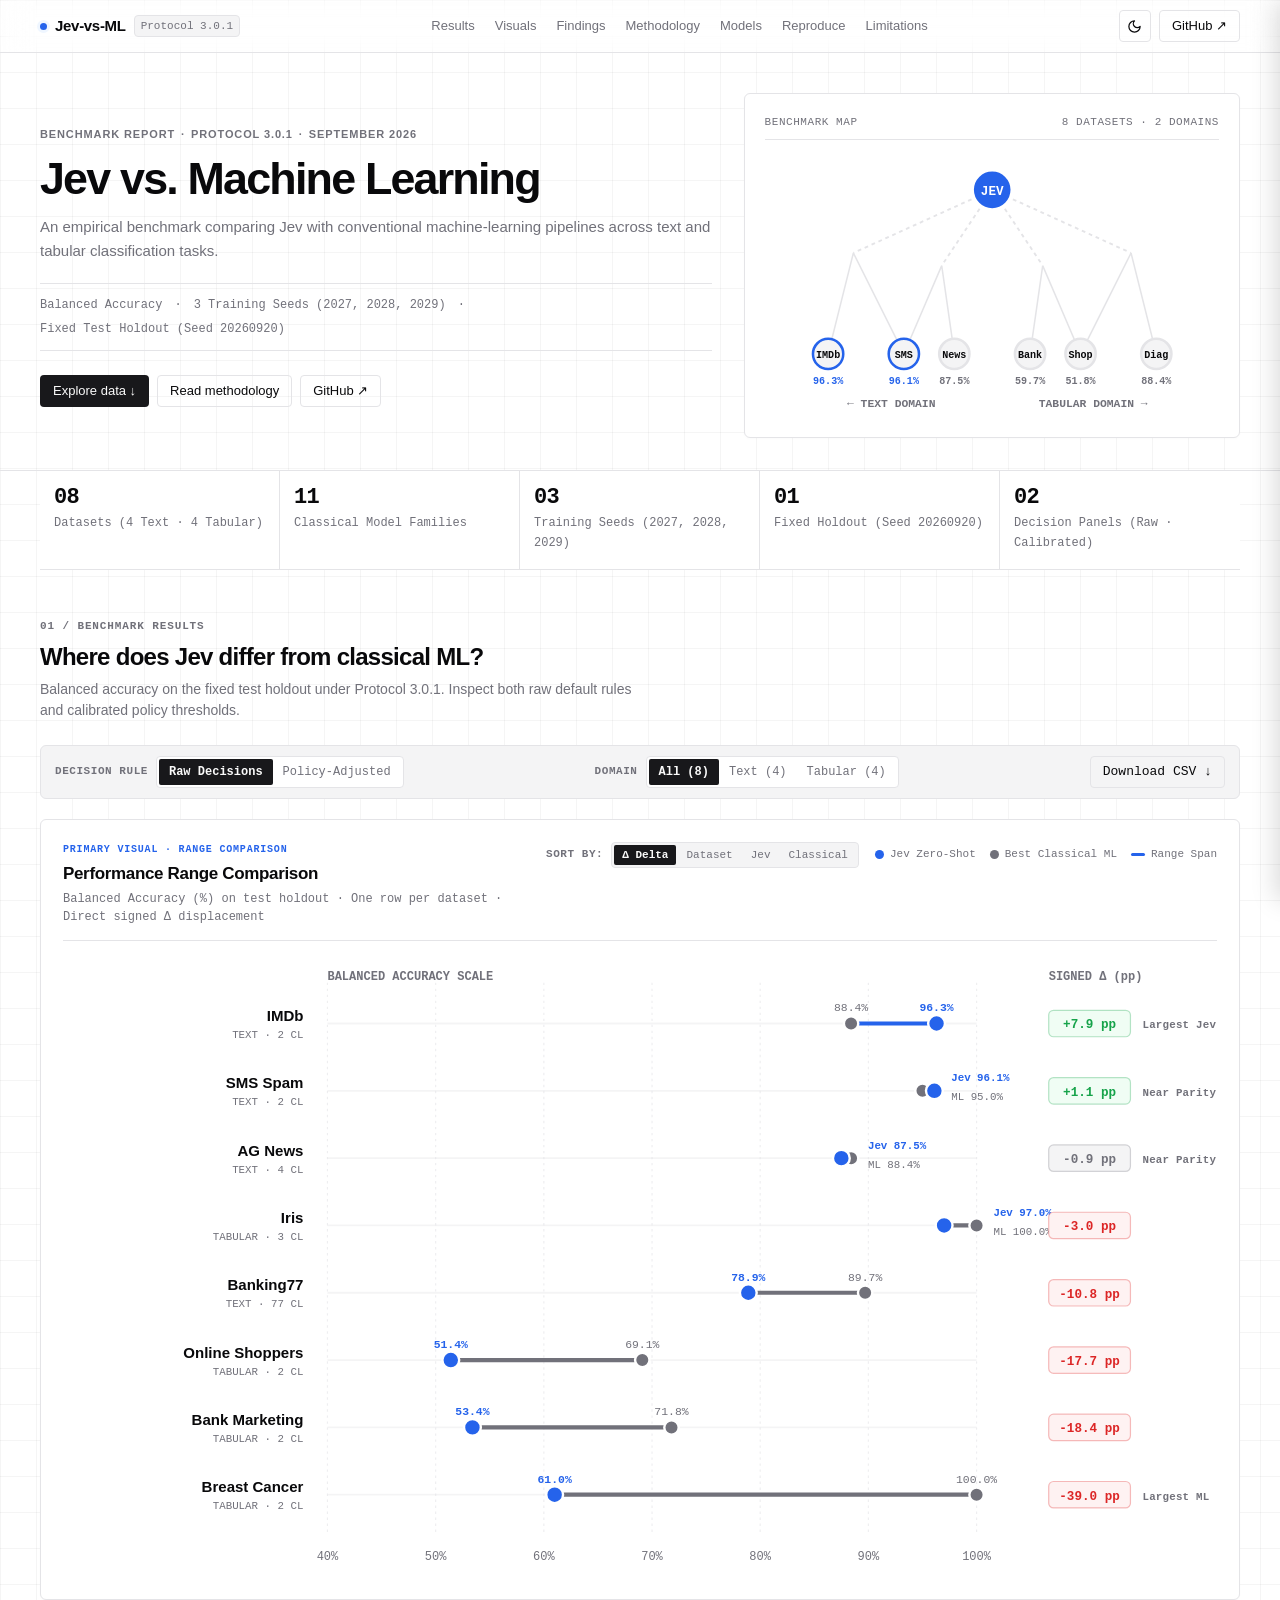
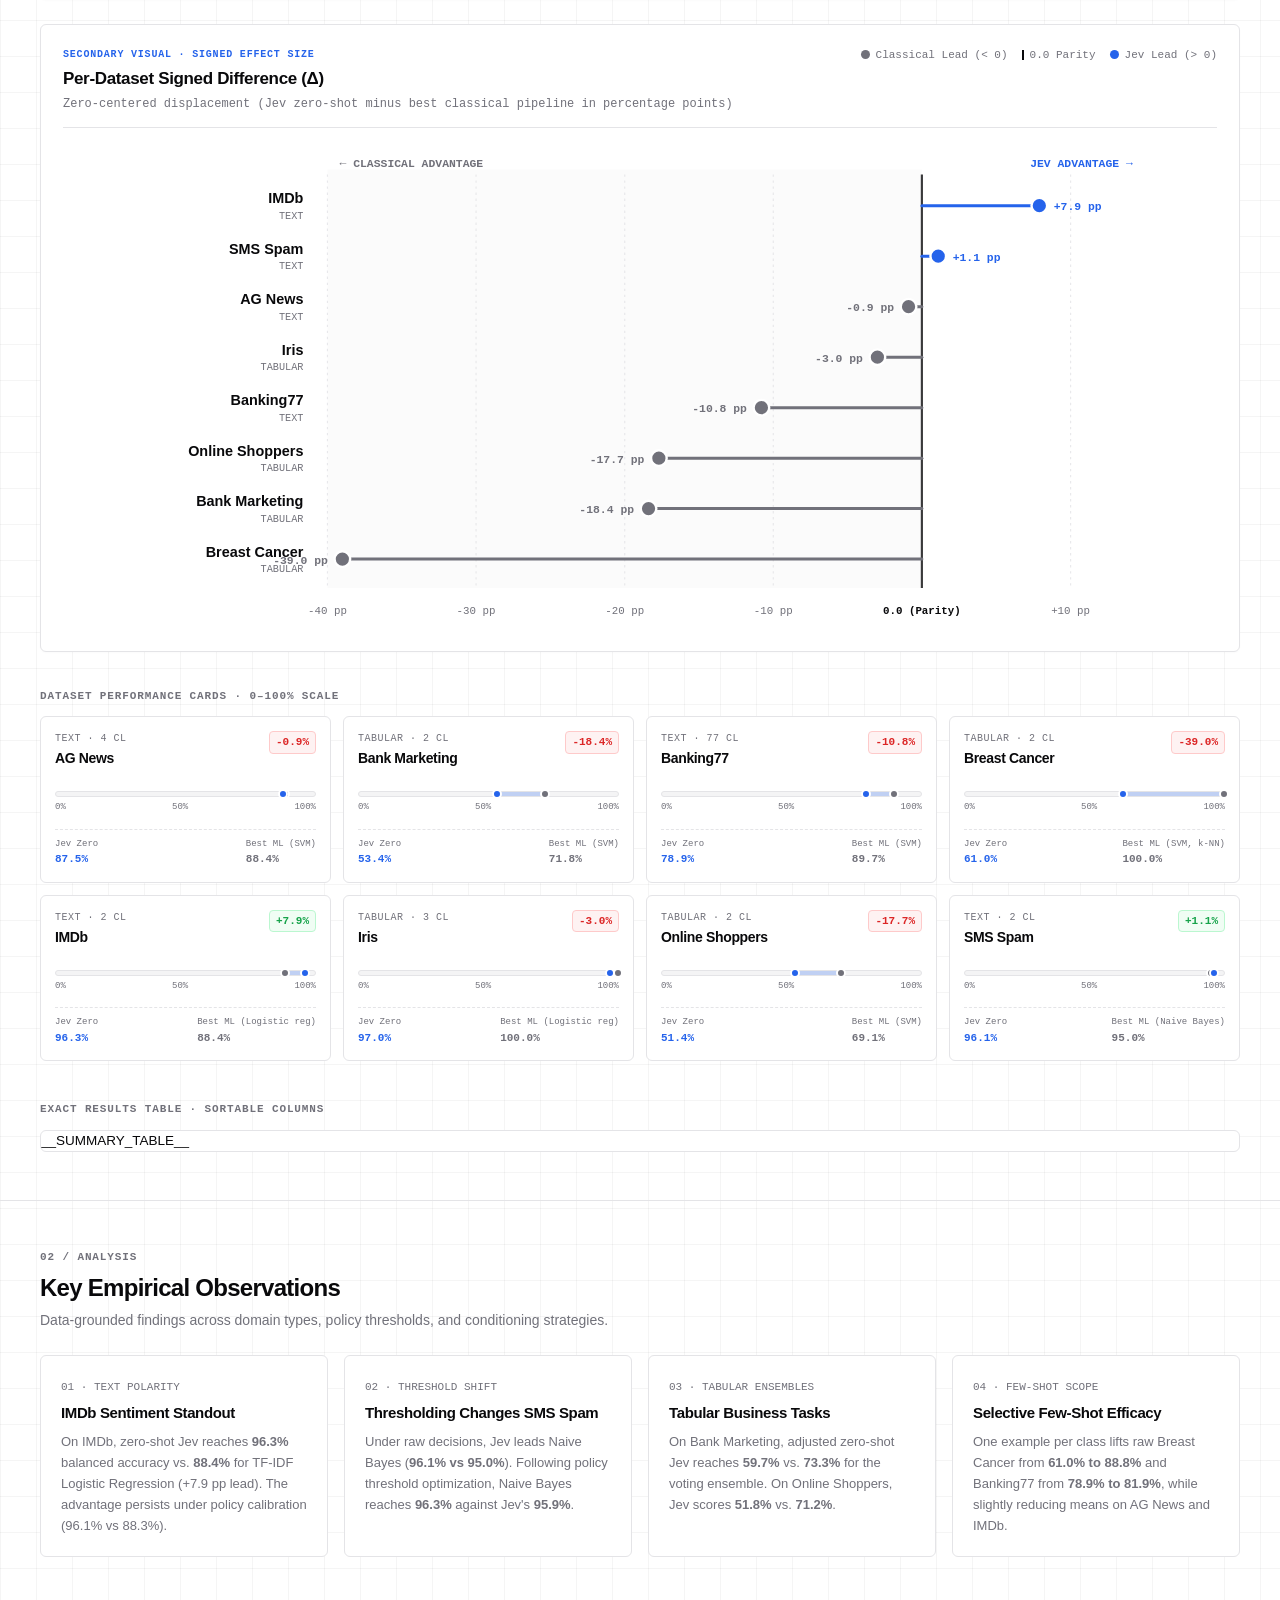
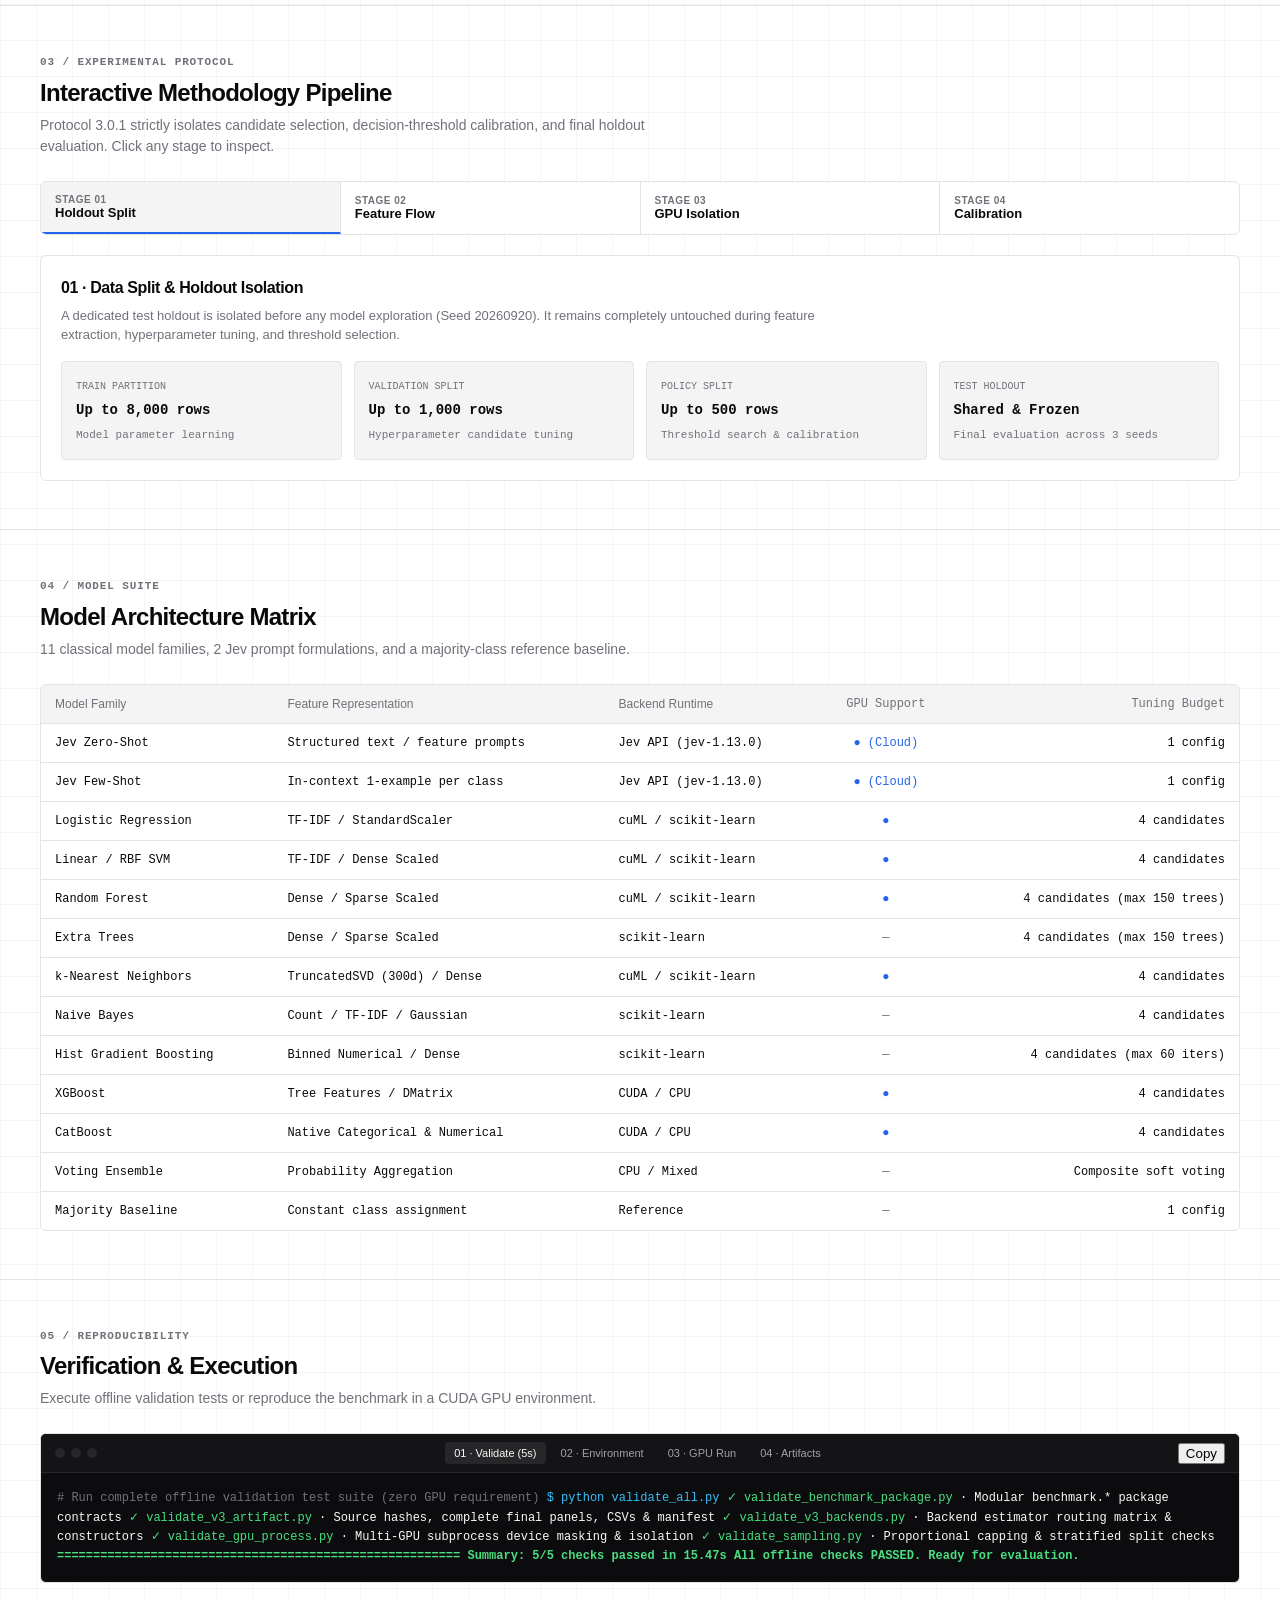
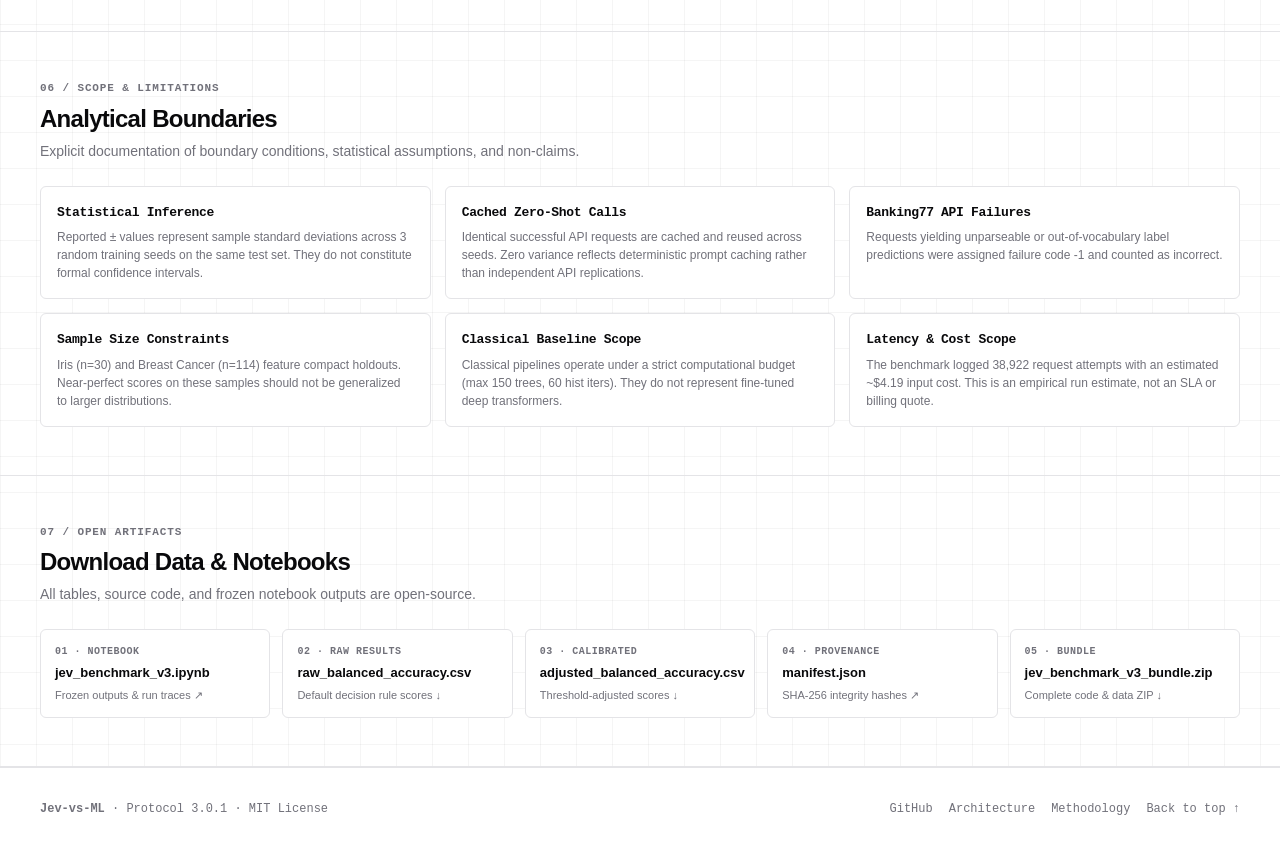
==== commit f8490bac: "feat(viz): redesign benchmark visualizations with full-width range comparison and zero-centered dot " ====
--- a/docs/report.template.html
+++ b/docs/report.template.html
@@ -1,731 +1,756 @@
-<!doctype html>
-<html lang="en">
-<head>
-  <meta charset="utf-8">
-  <meta name="viewport" content="width=device-width, initial-scale=1">
-  <title>Jev vs. Machine Learning — Empirical Benchmark</title>
-  <meta name="description" content="An independent empirical benchmark comparing Jev 1.13.0 with 11 classical machine-learning classification pipelines across 8 text and tabular datasets under Protocol 3.0.1.">
-  <meta property="og:title" content="Jev vs. Machine Learning Benchmark">
-  <meta property="og:description" content="An empirical comparison of Jev with conventional ML pipelines across text and tabular classification tasks.">
-  <meta property="og:type" content="website">
-  <meta property="og:url" content="https://mugenkyou.github.io/JEV-VS-ML/">
-  <meta name="twitter:card" content="summary_large_image">
-  <link rel="icon" href="assets/favicon.svg" type="image/svg+xml">
-  <link rel="stylesheet" href="assets/report.css">
-  <script defer src="assets/data.js"></script>
-  <script defer src="assets/report.js"></script>
-</head>
-<body>
-  <!-- Minimal Header -->
-  <header class="site-header">
-    <div class="container header-inner">
-      <div class="brand">
-        <span class="brand-dot" aria-hidden="true"></span>
-        <a href="#" class="brand-title">Jev-vs-ML</a>
-        <span class="brand-badge font-mono">Protocol 3.0.1</span>
-      </div>
-      <nav class="nav-links" aria-label="Main Navigation">
-        <a href="#results">Results</a>
-        <a href="#visuals">Visuals</a>
-        <a href="#analysis">Findings</a>
-        <a href="#methodology">Methodology</a>
-        <a href="#models">Models</a>
-        <a href="#reproducibility">Reproduce</a>
-        <a href="#limitations">Limitations</a>
-      </nav>
-      <div class="nav-actions">
-        <button id="theme-toggle" class="btn btn-outline btn-icon" title="Toggle color theme" aria-label="Toggle theme">
-          <span aria-hidden="true">🌙</span>
-        </button>
-        <a href="https://github.com/mugenkyou/JEV-VS-ML" class="btn btn-outline" target="_blank" rel="noopener noreferrer">
-          GitHub ↗
-        </a>
-      </div>
-    </div>
-    <nav class="mobile-nav-strip font-mono" aria-label="Mobile Navigation">
-      <a href="#results">Results</a>
-      <a href="#visuals">Visuals</a>
-      <a href="#analysis">Findings</a>
-      <a href="#methodology">Methodology</a>
-      <a href="#models">Models</a>
-      <a href="#reproducibility">Reproduce</a>
-      <a href="#limitations">Limitations</a>
-    </nav>
-  </header>
-
-  <main>
-    <!-- Hero Section (Editorial 2-Column + Benchmark Map) -->
-    <section class="hero-section">
-      <div class="container">
-        <div class="hero-grid">
-          <div>
-            <div class="hero-eyebrow">
-              <span>Benchmark Report</span>
-              <span>·</span>
-              <span>Protocol 3.0.1</span>
-              <span>·</span>
-              <span>September 2026</span>
-            </div>
-            <h1 class="hero-title">Jev vs. Machine Learning</h1>
-            <p class="hero-lead">
-              An empirical benchmark comparing Jev with conventional machine-learning pipelines across text and tabular classification tasks.
-            </p>
-            <div class="hero-meta-strip font-mono">
-              <span>Balanced Accuracy</span>
-              <span>·</span>
-              <span>3 Training Seeds (2027, 2028, 2029)</span>
-              <span>·</span>
-              <span>Fixed Test Holdout (Seed 20260920)</span>
-            </div>
-            <div class="hero-actions">
-              <a href="#results" class="btn btn-primary">Explore data ↓</a>
-              <a href="#methodology" class="btn btn-outline">Read methodology</a>
-              <a href="https://github.com/mugenkyou/JEV-VS-ML" class="btn btn-outline" target="_blank" rel="noopener noreferrer">GitHub ↗</a>
-            </div>
-          </div>
-
-          <!-- Hero Benchmark Topology Map (WOW #1) -->
-          <div class="hero-map-card">
-            <div class="hero-map-head font-mono">
-              <span>Benchmark Map</span>
-              <span>8 Datasets · 2 Domains</span>
-            </div>
-            <div class="map-svg-wrap">
-              <svg class="map-svg" viewBox="0 0 360 210" width="100%" height="210" aria-label="Benchmark Map Topology">
-                <!-- Connective Links -->
-                <path d="M 180 30 L 70 80 M 180 30 L 140 90 M 180 30 L 220 90 M 180 30 L 290 80" stroke="var(--border)" stroke-width="1.5" stroke-dasharray="3 3"/>
-                <path d="M 70 80 L 50 160 M 70 80 L 110 160 M 140 90 L 110 160 M 140 90 L 150 160" stroke="var(--border)" stroke-width="1.2"/>
-                <path d="M 220 90 L 210 160 M 220 90 L 250 160 M 290 80 L 250 160 M 290 80 L 310 160" stroke="var(--border)" stroke-width="1.2"/>
-                
-                <!-- Center Jev Node -->
-                <circle cx="180" cy="30" r="16" fill="var(--bar-jev)" stroke="var(--card)" stroke-width="3"/>
-                <text x="180" y="34" text-anchor="middle" font-size="10" font-weight="700" fill="#ffffff" font-family="ui-monospace, monospace">JEV</text>
-
-                <!-- Domain Clusters -->
-                <!-- TEXT CLUSTER -->
-                <g class="map-node" onclick="window.openDrawer('IMDb')">
-                  <circle cx="50" cy="160" r="12" fill="var(--secondary)" stroke="var(--bar-jev)" stroke-width="2"/>
-                  <text x="50" y="163" text-anchor="middle" font-size="8" font-weight="600" fill="var(--foreground)" font-family="ui-monospace, monospace">IMDb</text>
-                  <text x="50" y="184" text-anchor="middle" font-size="8" font-weight="700" fill="var(--accent)" font-family="ui-monospace, monospace">96.3%</text>
-                </g>
-
-                <g class="map-node" onclick="window.openDrawer('SMS Spam')">
-                  <circle cx="110" cy="160" r="12" fill="var(--secondary)" stroke="var(--bar-jev)" stroke-width="2"/>
-                  <text x="110" y="163" text-anchor="middle" font-size="8" font-weight="600" fill="var(--foreground)" font-family="ui-monospace, monospace">SMS</text>
-                  <text x="110" y="184" text-anchor="middle" font-size="8" font-weight="700" fill="var(--accent)" font-family="ui-monospace, monospace">96.1%</text>
-                </g>
-
-                <g class="map-node" onclick="window.openDrawer('AG News')">
-                  <circle cx="150" cy="160" r="12" fill="var(--secondary)" stroke="var(--border)" stroke-width="2"/>
-                  <text x="150" y="163" text-anchor="middle" font-size="8" font-weight="600" fill="var(--foreground)" font-family="ui-monospace, monospace">News</text>
-                  <text x="150" y="184" text-anchor="middle" font-size="8" font-weight="600" fill="var(--muted-foreground)" font-family="ui-monospace, monospace">87.5%</text>
-                </g>
-
-                <!-- TABULAR CLUSTER -->
-                <g class="map-node" onclick="window.openDrawer('Bank Marketing')">
-                  <circle cx="210" cy="160" r="12" fill="var(--secondary)" stroke="var(--border)" stroke-width="2"/>
-                  <text x="210" y="163" text-anchor="middle" font-size="8" font-weight="600" fill="var(--foreground)" font-family="ui-monospace, monospace">Bank</text>
-                  <text x="210" y="184" text-anchor="middle" font-size="8" font-weight="600" fill="var(--muted-foreground)" font-family="ui-monospace, monospace">59.7%</text>
-                </g>
-
-                <g class="map-node" onclick="window.openDrawer('Online Shoppers')">
-                  <circle cx="250" cy="160" r="12" fill="var(--secondary)" stroke="var(--border)" stroke-width="2"/>
-                  <text x="250" y="163" text-anchor="middle" font-size="8" font-weight="600" fill="var(--foreground)" font-family="ui-monospace, monospace">Shop</text>
-                  <text x="250" y="184" text-anchor="middle" font-size="8" font-weight="600" fill="var(--muted-foreground)" font-family="ui-monospace, monospace">51.8%</text>
-                </g>
-
-                <g class="map-node" onclick="window.openDrawer('Breast Cancer')">
-                  <circle cx="310" cy="160" r="12" fill="var(--secondary)" stroke="var(--border)" stroke-width="2"/>
-                  <text x="310" y="163" text-anchor="middle" font-size="8" font-weight="600" fill="var(--foreground)" font-family="ui-monospace, monospace">Diag</text>
-                  <text x="310" y="184" text-anchor="middle" font-size="8" font-weight="600" fill="var(--muted-foreground)" font-family="ui-monospace, monospace">88.4%</text>
-                </g>
-
-                <!-- Domain Labels -->
-                <text x="100" y="202" text-anchor="middle" font-size="9" font-weight="600" fill="var(--muted-foreground)" font-family="ui-monospace, monospace">← TEXT DOMAIN</text>
-                <text x="260" y="202" text-anchor="middle" font-size="9" font-weight="600" fill="var(--muted-foreground)" font-family="ui-monospace, monospace">TABULAR DOMAIN →</text>
-              </svg>
-            </div>
-          </div>
-        </div>
-      </div>
-    </section>
-
-    <!-- Compact Snapshot Bar -->
-    <div class="container">
-      <div class="snapshot-bar font-mono">
-        <div class="snapshot-item">
-          <span class="snapshot-num">08</span>
-          <span class="snapshot-label">Datasets (4 Text · 4 Tabular)</span>
-        </div>
-        <div class="snapshot-item">
-          <span class="snapshot-num">11</span>
-          <span class="snapshot-label">Classical Model Families</span>
-        </div>
-        <div class="snapshot-item">
-          <span class="snapshot-num">03</span>
-          <span class="snapshot-label">Training Seeds (2027, 2028, 2029)</span>
-        </div>
-        <div class="snapshot-item">
-          <span class="snapshot-num">01</span>
-          <span class="snapshot-label">Fixed Holdout (Seed 20260920)</span>
-        </div>
-        <div class="snapshot-item">
-          <span class="snapshot-num">02</span>
-          <span class="snapshot-label">Decision Panels (Raw · Calibrated)</span>
-        </div>
-      </div>
-    </div>
-
-    <!-- Results Section (The Main Event) -->
-    <section id="results" class="section">
-      <div class="container">
-        <div class="section-header">
-          <div>
-            <div class="section-tag font-mono">01 / Benchmark Results</div>
-            <h2 class="section-title">Where does Jev differ from classical ML?</h2>
-            <p class="section-desc">
-              Balanced accuracy on the fixed test holdout under Protocol 3.0.1. Inspect both raw default rules and calibrated policy thresholds.
-            </p>
-          </div>
-        </div>
-
-        <!-- Sticky Controls Toolbar -->
-        <div class="toolbar">
-          <div class="toolbar-group">
-            <span class="control-label font-mono">Decision Rule</span>
-            <div class="segmented-control font-mono">
-              <label>
-                <input type="radio" name="panel" value="raw" checked>
-                <span>Raw Decisions</span>
-              </label>
-              <label>
-                <input type="radio" name="panel" value="adjusted">
-                <span>Policy-Adjusted</span>
-              </label>
-            </div>
-          </div>
-
-          <div class="toolbar-group">
-            <span class="control-label font-mono">Domain</span>
-            <div class="segmented-control font-mono">
-              <label>
-                <input type="radio" name="domain-filter" value="all" checked>
-                <span>All (8)</span>
-              </label>
-              <label>
-                <input type="radio" name="domain-filter" value="text">
-                <span>Text (4)</span>
-              </label>
-              <label>
-                <input type="radio" name="domain-filter" value="tabular">
-                <span>Tabular (4)</span>
-              </label>
-            </div>
-          </div>
-
-          <div class="toolbar-group">
-            <a id="csv-download" href="data/raw_balanced_accuracy.csv" class="btn btn-outline font-mono" download>
-              Download CSV ↓
-            </a>
-          </div>
-        </div>
-
-        <!-- Interactive Visuals Grid (Dumbbell + Diverging Difference) (WOW #2) -->
-        <div id="visuals" class="visuals-grid">
-          <!-- Dumbbell Comparison Chart -->
-          <div class="vis-card">
-            <div class="vis-head">
-              <div>
-                <h3 class="vis-title">Performance Range Comparison</h3>
-                <span class="font-mono text-muted" style="font-size: 0.6875rem;">Balanced Accuracy (%) · Click any row to inspect</span>
-              </div>
-              <div class="vis-legend font-mono">
-                <span class="vis-legend-item"><span class="vis-swatch jev"></span> Jev Zero-Shot</span>
-                <span class="vis-legend-item"><span class="vis-swatch classic"></span> Best Classical ML</span>
-              </div>
-            </div>
-            <div id="dumbbell-chart-wrap" class="chart-svg-container">
-              __DUMBBELL_SVG__
-            </div>
-          </div>
-
-          <!-- Diverging Difference Chart -->
-          <div class="vis-card">
-            <div class="vis-head">
-              <div>
-                <h3 class="vis-title">Per-Dataset Difference (Δ)</h3>
-                <span class="font-mono text-muted" style="font-size: 0.6875rem;">Signed difference vs best classical pipeline (pp)</span>
-              </div>
-              <div class="vis-legend font-mono">
-                <span class="vis-legend-item">← Classical Lead</span>
-                <span class="vis-legend-item">Jev Lead →</span>
-              </div>
-            </div>
-            <div id="diverging-chart-wrap" class="chart-svg-container">
-              __DIVERGING_SVG__
-            </div>
-          </div>
-        </div>
-
-        <!-- Swiss Editorial Small-Multiples Grid -->
-        <div class="section-tag font-mono" style="margin-bottom: 0.75rem;">Dataset Performance Cards · 0–100% Scale</div>
-        <div id="swiss-dataset-grid" class="swiss-grid">
-          __DATASET_GRID__
-        </div>
-
-        <!-- Summary Results Table -->
-        <div class="section-tag font-mono" style="margin-bottom: 0.75rem;">Exact Results Table · Sortable Columns</div>
-        <div class="table-container">
-          <div class="table-scroll-hint font-mono">← Swipe horizontally to view all model columns →</div>
-          <table id="summary-table">
-            __SUMMARY_TABLE__
-          </table>
-        </div>
-      </div>
-    </section>
-
-    <!-- Key Analysis Findings -->
-    <section id="analysis" class="section">
-      <div class="container">
-        <div class="section-header">
-          <div>
-            <div class="section-tag font-mono">02 / Analysis</div>
-            <h2 class="section-title">Key Empirical Observations</h2>
-            <p class="section-desc">
-              Data-grounded findings across domain types, policy thresholds, and conditioning strategies.
-            </p>
-          </div>
-        </div>
-
-        <div style="display: grid; grid-template-columns: repeat(auto-fit, minmax(260px, 1fr)); gap: 1rem;">
-          <div style="padding: 1.25rem; border: 1px solid var(--border); border-radius: var(--radius); background: var(--card);">
-            <span class="font-mono" style="font-size: 0.6875rem; color: var(--muted-foreground); text-transform: uppercase;">01 · Text Polarity</span>
-            <h3 style="font-size: 0.9375rem; font-weight: 600; margin: 0.375rem 0 0.5rem;">IMDb Sentiment Standout</h3>
-            <p style="font-size: 0.8125rem; color: var(--muted-foreground); margin: 0; line-height: 1.6;">
-              On IMDb, zero-shot Jev reaches <strong>96.3%</strong> balanced accuracy vs. <strong>88.4%</strong> for TF-IDF Logistic Regression (+7.9 pp lead). The advantage persists under policy calibration (96.1% vs 88.3%).
-            </p>
-          </div>
-
-          <div style="padding: 1.25rem; border: 1px solid var(--border); border-radius: var(--radius); background: var(--card);">
-            <span class="font-mono" style="font-size: 0.6875rem; color: var(--muted-foreground); text-transform: uppercase;">02 · Threshold Shift</span>
-            <h3 style="font-size: 0.9375rem; font-weight: 600; margin: 0.375rem 0 0.5rem;">Thresholding Changes SMS Spam</h3>
-            <p style="font-size: 0.8125rem; color: var(--muted-foreground); margin: 0; line-height: 1.6;">
-              Under raw decisions, Jev leads Naive Bayes (<strong>96.1% vs 95.0%</strong>). Following policy threshold optimization, Naive Bayes reaches <strong>96.3%</strong> against Jev's <strong>95.9%</strong>.
-            </p>
-          </div>
-
-          <div style="padding: 1.25rem; border: 1px solid var(--border); border-radius: var(--radius); background: var(--card);">
-            <span class="font-mono" style="font-size: 0.6875rem; color: var(--muted-foreground); text-transform: uppercase;">03 · Tabular Ensembles</span>
-            <h3 style="font-size: 0.9375rem; font-weight: 600; margin: 0.375rem 0 0.5rem;">Tabular Business Tasks</h3>
-            <p style="font-size: 0.8125rem; color: var(--muted-foreground); margin: 0; line-height: 1.6;">
-              On Bank Marketing, adjusted zero-shot Jev reaches <strong>59.7%</strong> vs. <strong>73.3%</strong> for the voting ensemble. On Online Shoppers, Jev scores <strong>51.8%</strong> vs. <strong>71.2%</strong>.
-            </p>
-          </div>
-
-          <div style="padding: 1.25rem; border: 1px solid var(--border); border-radius: var(--radius); background: var(--card);">
-            <span class="font-mono" style="font-size: 0.6875rem; color: var(--muted-foreground); text-transform: uppercase;">04 · Few-Shot Scope</span>
-            <h3 style="font-size: 0.9375rem; font-weight: 600; margin: 0.375rem 0 0.5rem;">Selective Few-Shot Efficacy</h3>
-            <p style="font-size: 0.8125rem; color: var(--muted-foreground); margin: 0; line-height: 1.6;">
-              One example per class lifts raw Breast Cancer from <strong>61.0% to 88.8%</strong> and Banking77 from <strong>78.9% to 81.9%</strong>, while slightly reducing means on AG News and IMDb.
-            </p>
-          </div>
-        </div>
-      </div>
-    </section>
-
-    <!-- Interactive Methodology Pipeline (WOW #4) -->
-    <section id="methodology" class="section">
-      <div class="container">
-        <div class="section-header">
-          <div>
-            <div class="section-tag font-mono">03 / Experimental Protocol</div>
-            <h2 class="section-title">Interactive Methodology Pipeline</h2>
-            <p class="section-desc">
-              Protocol 3.0.1 strictly isolates candidate selection, decision-threshold calibration, and final holdout evaluation. Click any stage to inspect.
-            </p>
-          </div>
-        </div>
-
-        <!-- Stepper Badges -->
-        <div class="pipeline-stepper font-mono">
-          <button class="pipeline-step-btn active" data-step="01-split">
-            <span class="step-btn-num">Stage 01</span>
-            <span class="step-btn-title">Holdout Split</span>
-          </button>
-          <button class="pipeline-step-btn" data-step="02-features">
-            <span class="step-btn-num">Stage 02</span>
-            <span class="step-btn-title">Feature Flow</span>
-          </button>
-          <button class="pipeline-step-btn" data-step="03-gpu">
-            <span class="step-btn-num">Stage 03</span>
-            <span class="step-btn-title">GPU Isolation</span>
-          </button>
-          <button class="pipeline-step-btn" data-step="04-calibration">
-            <span class="step-btn-num">Stage 04</span>
-            <span class="step-btn-title">Calibration</span>
-          </button>
-        </div>
-
-        <!-- Interactive Pane -->
-        <div class="pipeline-pane">
-          <h3 id="pipeline-pane-title" style="font-size: 1rem; font-weight: 600; margin-bottom: 0.375rem;">01 · Data Split & Holdout Isolation</h3>
-          <p id="pipeline-pane-desc" style="font-size: 0.8125rem; color: var(--muted-foreground); max-width: 48rem;">
-            A dedicated test holdout is isolated before any model exploration (Seed 20260920). It remains completely untouched during feature extraction, hyperparameter tuning, and threshold selection.
-          </p>
-          <div id="pipeline-flow-boxes" class="pipeline-flow-diagram font-mono">
-            <div class="flow-box">
-              <span style="font-size: 0.625rem; color: var(--muted-foreground); text-transform: uppercase;">Train Partition</span>
-              <strong style="display: block; font-size: 0.875rem; margin: 0.25rem 0;">Up to 8,000 rows</strong>
-              <span style="font-size: 0.6875rem; color: var(--muted-foreground);">Model parameter learning</span>
-            </div>
-            <div class="flow-box">
-              <span style="font-size: 0.625rem; color: var(--muted-foreground); text-transform: uppercase;">Validation Split</span>
-              <strong style="display: block; font-size: 0.875rem; margin: 0.25rem 0;">Up to 1,000 rows</strong>
-              <span style="font-size: 0.6875rem; color: var(--muted-foreground);">Hyperparameter candidate tuning</span>
-            </div>
-            <div class="flow-box">
-              <span style="font-size: 0.625rem; color: var(--muted-foreground); text-transform: uppercase;">Policy Split</span>
-              <strong style="display: block; font-size: 0.875rem; margin: 0.25rem 0;">Up to 500 rows</strong>
-              <span style="font-size: 0.6875rem; color: var(--muted-foreground);">Threshold search & calibration</span>
-            </div>
-            <div class="flow-box">
-              <span style="font-size: 0.625rem; color: var(--muted-foreground); text-transform: uppercase;">Test Holdout</span>
-              <strong style="display: block; font-size: 0.875rem; margin: 0.25rem 0;">Shared & Frozen</strong>
-              <span style="font-size: 0.6875rem; color: var(--muted-foreground);">Final evaluation across 3 seeds</span>
-            </div>
-          </div>
-        </div>
-      </div>
-    </section>
-
-    <!-- Model Landscape Matrix -->
-    <section id="models" class="section">
-      <div class="container">
-        <div class="section-header">
-          <div>
-            <div class="section-tag font-mono">04 / Model Suite</div>
-            <h2 class="section-title">Model Architecture Matrix</h2>
-            <p class="section-desc">
-              11 classical model families, 2 Jev prompt formulations, and a majority-class reference baseline.
-            </p>
-          </div>
-        </div>
-
-        <div class="table-container">
-          <table>
-            <thead>
-              <tr>
-                <th>Model Family</th>
-                <th>Feature Representation</th>
-                <th>Backend Runtime</th>
-                <th class="text-center font-mono">GPU Support</th>
-                <th class="text-right font-mono">Tuning Budget</th>
-              </tr>
-            </thead>
-            <tbody class="font-mono" style="font-size: 0.75rem;">
-              <tr>
-                <td class="font-medium text-foreground">Jev Zero-Shot</td>
-                <td>Structured text / feature prompts</td>
-                <td>Jev API (<code>jev-1.13.0</code>)</td>
-                <td class="text-center text-accent">● (Cloud)</td>
-                <td class="text-right">1 config</td>
-              </tr>
-              <tr>
-                <td class="font-medium text-foreground">Jev Few-Shot</td>
-                <td>In-context 1-example per class</td>
-                <td>Jev API (<code>jev-1.13.0</code>)</td>
-                <td class="text-center text-accent">● (Cloud)</td>
-                <td class="text-right">1 config</td>
-              </tr>
-              <tr>
-                <td class="font-medium text-foreground">Logistic Regression</td>
-                <td>TF-IDF / StandardScaler</td>
-                <td>cuML / scikit-learn</td>
-                <td class="text-center text-accent">●</td>
-                <td class="text-right">4 candidates</td>
-              </tr>
-              <tr>
-                <td class="font-medium text-foreground">Linear / RBF SVM</td>
-                <td>TF-IDF / Dense Scaled</td>
-                <td>cuML / scikit-learn</td>
-                <td class="text-center text-accent">●</td>
-                <td class="text-right">4 candidates</td>
-              </tr>
-              <tr>
-                <td class="font-medium text-foreground">Random Forest</td>
-                <td>Dense / Sparse Scaled</td>
-                <td>cuML / scikit-learn</td>
-                <td class="text-center text-accent">●</td>
-                <td class="text-right">4 candidates (max 150 trees)</td>
-              </tr>
-              <tr>
-                <td class="font-medium text-foreground">Extra Trees</td>
-                <td>Dense / Sparse Scaled</td>
-                <td>scikit-learn</td>
-                <td class="text-center text-muted">—</td>
-                <td class="text-right">4 candidates (max 150 trees)</td>
-              </tr>
-              <tr>
-                <td class="font-medium text-foreground">k-Nearest Neighbors</td>
-                <td>TruncatedSVD (300d) / Dense</td>
-                <td>cuML / scikit-learn</td>
-                <td class="text-center text-accent">●</td>
-                <td class="text-right">4 candidates</td>
-              </tr>
-              <tr>
-                <td class="font-medium text-foreground">Naive Bayes</td>
-                <td>Count / TF-IDF / Gaussian</td>
-                <td>scikit-learn</td>
-                <td class="text-center text-muted">—</td>
-                <td class="text-right">4 candidates</td>
-              </tr>
-              <tr>
-                <td class="font-medium text-foreground">Hist Gradient Boosting</td>
-                <td>Binned Numerical / Dense</td>
-                <td>scikit-learn</td>
-                <td class="text-center text-muted">—</td>
-                <td class="text-right">4 candidates (max 60 iters)</td>
-              </tr>
-              <tr>
-                <td class="font-medium text-foreground">XGBoost</td>
-                <td>Tree Features / DMatrix</td>
-                <td>CUDA / CPU</td>
-                <td class="text-center text-accent">●</td>
-                <td class="text-right">4 candidates</td>
-              </tr>
-              <tr>
-                <td class="font-medium text-foreground">CatBoost</td>
-                <td>Native Categorical & Numerical</td>
-                <td>CUDA / CPU</td>
-                <td class="text-center text-accent">●</td>
-                <td class="text-right">4 candidates</td>
-              </tr>
-              <tr>
-                <td class="font-medium text-foreground">Voting Ensemble</td>
-                <td>Probability Aggregation</td>
-                <td>CPU / Mixed</td>
-                <td class="text-center text-muted">—</td>
-                <td class="text-right">Composite soft voting</td>
-              </tr>
-              <tr>
-                <td class="font-medium text-foreground">Majority Baseline</td>
-                <td>Constant class assignment</td>
-                <td>Reference</td>
-                <td class="text-center text-muted">—</td>
-                <td class="text-right">1 config</td>
-              </tr>
-            </tbody>
-          </table>
-        </div>
-      </div>
-    </section>
-
-    <!-- Reproducibility Terminal -->
-    <section id="reproducibility" class="section">
-      <div class="container">
-        <div class="section-header">
-          <div>
-            <div class="section-tag font-mono">05 / Reproducibility</div>
-            <h2 class="section-title">Verification & Execution</h2>
-            <p class="section-desc">
-              Execute offline validation tests or reproduce the benchmark in a CUDA GPU environment.
-            </p>
-          </div>
-        </div>
-
-        <div class="terminal-shell font-mono">
-          <div class="terminal-topbar">
-            <div class="terminal-dots">
-              <span></span><span></span><span></span>
-            </div>
-            <div class="terminal-tabs">
-              <button class="term-tab-btn active" data-term="validate">01 · Validate (5s)</button>
-              <button class="term-tab-btn" data-term="setup">02 · Environment</button>
-              <button class="term-tab-btn" data-term="run">03 · GPU Run</button>
-              <button class="term-tab-btn" data-term="export">04 · Artifacts</button>
-            </div>
-            <button class="copy-btn" data-copy="python validate_all.py">Copy</button>
-          </div>
-          <div id="terminal-content" class="terminal-body">
-<span class="term-comment"># Run complete offline validation test suite (zero GPU requirement)</span>
-<span class="term-cmd">$ python validate_all.py</span>
-
-<span class="term-pass">✓ validate_benchmark_package.py</span> · Modular benchmark.* package contracts
-<span class="term-pass">✓ validate_v3_artifact.py</span> · Source hashes, complete final panels, CSVs & manifest
-<span class="term-pass">✓ validate_v3_backends.py</span> · Backend estimator routing matrix & constructors
-<span class="term-pass">✓ validate_gpu_process.py</span> · Multi-GPU subprocess device masking & isolation
-<span class="term-pass">✓ validate_sampling.py</span> · Proportional capping & stratified split checks
-
-<span class="term-pass font-semibold">========================================================
-Summary: 5/5 checks passed in 15.47s
-All offline checks PASSED. Ready for evaluation.</span>
-          </div>
-        </div>
-      </div>
-    </section>
-
-    <!-- Limitations Section -->
-    <section id="limitations" class="section">
-      <div class="container">
-        <div class="section-header">
-          <div>
-            <div class="section-tag font-mono">06 / Scope & Limitations</div>
-            <h2 class="section-title">Analytical Boundaries</h2>
-            <p class="section-desc">
-              Explicit documentation of boundary conditions, statistical assumptions, and non-claims.
-            </p>
-          </div>
-        </div>
-
-        <div class="limits-grid">
-          <div class="limit-card">
-            <h3 class="limit-title font-mono">Statistical Inference</h3>
-            <p>
-              Reported ± values represent sample standard deviations across 3 random training seeds on the same test set. They do not constitute formal confidence intervals.
-            </p>
-          </div>
-          <div class="limit-card">
-            <h3 class="limit-title font-mono">Cached Zero-Shot Calls</h3>
-            <p>
-              Identical successful API requests are cached and reused across seeds. Zero variance reflects deterministic prompt caching rather than independent API replications.
-            </p>
-          </div>
-          <div class="limit-card">
-            <h3 class="limit-title font-mono">Banking77 API Failures</h3>
-            <p>
-              Requests yielding unparseable or out-of-vocabulary label predictions were assigned failure code -1 and counted as incorrect.
-            </p>
-          </div>
-          <div class="limit-card">
-            <h3 class="limit-title font-mono">Sample Size Constraints</h3>
-            <p>
-              Iris (n=30) and Breast Cancer (n=114) feature compact holdouts. Near-perfect scores on these samples should not be generalized to larger distributions.
-            </p>
-          </div>
-          <div class="limit-card">
-            <h3 class="limit-title font-mono">Classical Baseline Scope</h3>
-            <p>
-              Classical pipelines operate under a strict computational budget (max 150 trees, 60 hist iters). They do not represent fine-tuned deep transformers.
-            </p>
-          </div>
-          <div class="limit-card">
-            <h3 class="limit-title font-mono">Latency & Cost Scope</h3>
-            <p>
-              The benchmark logged 38,922 request attempts with an estimated ~$4.19 input cost. This is an empirical run estimate, not an SLA or billing quote.
-            </p>
-          </div>
-        </div>
-      </div>
-    </section>
-
-    <!-- Open Artifacts Downloads -->
-    <section class="section">
-      <div class="container">
-        <div class="section-header">
-          <div>
-            <div class="section-tag font-mono">07 / Open Artifacts</div>
-            <h2 class="section-title">Download Data & Notebooks</h2>
-            <p class="section-desc">
-              All tables, source code, and frozen notebook outputs are open-source.
-            </p>
-          </div>
-        </div>
-
-        <div class="artifacts-grid">
-          <a href="https://github.com/mugenkyou/JEV-VS-ML/blob/main/jev_benchmark_v3.ipynb" class="artifact-card" target="_blank" rel="noopener noreferrer">
-            <span class="artifact-tag font-mono">01 · Notebook</span>
-            <span class="artifact-name">jev_benchmark_v3.ipynb</span>
-            <span class="artifact-sub">Frozen outputs & run traces ↗</span>
-          </a>
-          <a href="data/raw_balanced_accuracy.csv" class="artifact-card" download>
-            <span class="artifact-tag font-mono">02 · Raw Results</span>
-            <span class="artifact-name">raw_balanced_accuracy.csv</span>
-            <span class="artifact-sub">Default decision rule scores ↓</span>
-          </a>
-          <a href="data/adjusted_balanced_accuracy.csv" class="artifact-card" download>
-            <span class="artifact-tag font-mono">03 · Calibrated</span>
-            <span class="artifact-name">adjusted_balanced_accuracy.csv</span>
-            <span class="artifact-sub">Threshold-adjusted scores ↓</span>
-          </a>
-          <a href="https://github.com/mugenkyou/JEV-VS-ML/blob/main/published_results/manifest.json" class="artifact-card" target="_blank" rel="noopener noreferrer">
-            <span class="artifact-tag font-mono">04 · Provenance</span>
-            <span class="artifact-name">manifest.json</span>
-            <span class="artifact-sub">SHA-256 integrity hashes ↗</span>
-          </a>
-          <a href="https://github.com/mugenkyou/JEV-VS-ML/raw/refs/heads/main/jev_benchmark_v3_bundle.zip" class="artifact-card">
-            <span class="artifact-tag font-mono">05 · Bundle</span>
-            <span class="artifact-name">jev_benchmark_v3_bundle.zip</span>
-            <span class="artifact-sub">Complete code & data ZIP ↓</span>
-          </a>
-        </div>
-      </div>
-    </section>
-  </main>
-
-  <!-- DATASET DETAIL DRAWER (WOW #3) -->
-  <div id="drawer-backdrop" class="drawer-backdrop" aria-hidden="true"></div>
-  <aside id="dataset-drawer" class="drawer-panel" aria-label="Dataset Inspector" role="dialog" aria-modal="true">
-    <div class="drawer-header">
-      <div class="drawer-title-group">
-        <h3 id="drawer-title">IMDb</h3>
-        <span id="drawer-meta" class="drawer-subtitle font-mono">Text Classification · 2 Classes · 1,000 Test Rows</span>
-      </div>
-      <button id="drawer-close-btn" class="drawer-close font-mono" aria-label="Close dataset drawer">✕ ESC</button>
-    </div>
-
-    <div class="drawer-body">
-      <p id="drawer-desc" style="font-size: 0.8125rem; color: var(--muted-foreground); margin: 0; line-height: 1.6;">
-        Movie review sentiment polarity classification from long-form user reviews.
-      </p>
-
-      <!-- Comparative Metric Hero -->
-      <div class="drawer-metric-hero font-mono">
-        <div class="drawer-m-card">
-          <span class="drawer-m-label">Jev Zero-Shot</span>
-          <span id="drawer-val-jev-zero" class="drawer-m-val text-accent">96.3%</span>
-        </div>
-        <div class="drawer-m-card">
-          <span id="drawer-lbl-classic" class="drawer-m-label">Best Classical</span>
-          <span id="drawer-val-classic" class="drawer-m-val text-muted">88.4%</span>
-        </div>
-        <div class="drawer-m-card">
-          <span class="drawer-m-label">Difference (Δ)</span>
-          <span id="drawer-val-delta" class="drawer-m-val text-accent">+7.9 pp</span>
-        </div>
-      </div>
-
-      <!-- Variance & Dispersion Plot -->
-      <div class="drawer-variance-box">
-        <div class="drawer-section-title font-mono">Seed Variance & Dispersion (Mean ± 1 SD)</div>
-        <div id="drawer-variance-content"></div>
-      </div>
-
-      <!-- Full 14-Model Score Breakdown -->
-      <div>
-        <div class="drawer-section-title font-mono">Complete 14-Model Score Breakdown</div>
-        <div id="drawer-models-list" class="drawer-models-grid"></div>
-      </div>
-
-      <!-- Provenance Footnote -->
-      <div style="font-size: 0.6875rem; color: var(--muted-foreground); padding-top: 0.5rem; border-top: 1px solid var(--border);" class="font-mono">
-        Training Seeds: <code>2027, 2028, 2029</code> · Holdout Seed: <code>20260920</code> · Protocol 3.0.1
-      </div>
-    </div>
-  </aside>
-
-  <!-- Minimal Footer -->
-  <footer class="site-footer">
-    <div class="container footer-inner">
-      <div class="footer-brand font-mono">
-        <strong>Jev-vs-ML</strong> · Protocol 3.0.1 · MIT License
-      </div>
-      <div class="footer-links font-mono">
-        <a href="https://github.com/mugenkyou/JEV-VS-ML" target="_blank" rel="noopener noreferrer">GitHub</a>
-        <a href="https://github.com/mugenkyou/JEV-VS-ML/blob/main/ARCHITECTURE.md" target="_blank" rel="noopener noreferrer">Architecture</a>
-        <a href="https://github.com/mugenkyou/JEV-VS-ML/blob/main/docs/methodology.md" target="_blank" rel="noopener noreferrer">Methodology</a>
-        <a href="#">Back to top ↑</a>
-      </div>
-    </div>
-  </footer>
-</body>
-</html>
+<!doctype html>
+<html lang="en">
+<head>
+  <meta charset="utf-8">
+  <meta name="viewport" content="width=device-width, initial-scale=1">
+  <title>Jev vs. Machine Learning — Empirical Benchmark</title>
+  <meta name="description" content="An independent empirical benchmark comparing Jev 1.13.0 with 11 classical machine-learning classification pipelines across 8 text and tabular datasets under Protocol 3.0.1.">
+  <meta property="og:title" content="Jev vs. Machine Learning Benchmark">
+  <meta property="og:description" content="An empirical comparison of Jev with conventional ML pipelines across text and tabular classification tasks.">
+  <meta property="og:type" content="website">
+  <meta property="og:url" content="https://mugenkyou.github.io/JEV-VS-ML/">
+  <meta name="twitter:card" content="summary_large_image">
+  <link rel="icon" href="assets/favicon.svg" type="image/svg+xml">
+  <link rel="stylesheet" href="assets/report.css">
+  <script defer src="assets/data.js"></script>
+  <script defer src="assets/report.js"></script>
+</head>
+<body>
+  <!-- Minimal Header -->
+  <header class="site-header">
+    <div class="container header-inner">
+      <div class="brand">
+        <span class="brand-dot" aria-hidden="true"></span>
+        <a href="#" class="brand-title">Jev-vs-ML</a>
+        <span class="brand-badge font-mono">Protocol 3.0.1</span>
+      </div>
+      <nav class="nav-links" aria-label="Main Navigation">
+        <a href="#results">Results</a>
+        <a href="#visuals">Visuals</a>
+        <a href="#analysis">Findings</a>
+        <a href="#methodology">Methodology</a>
+        <a href="#models">Models</a>
+        <a href="#reproducibility">Reproduce</a>
+        <a href="#limitations">Limitations</a>
+      </nav>
+      <div class="nav-actions">
+        <button id="theme-toggle" class="btn btn-outline btn-icon" title="Toggle color theme" aria-label="Toggle theme">
+          <span aria-hidden="true">🌙</span>
+        </button>
+        <a href="https://github.com/mugenkyou/JEV-VS-ML" class="btn btn-outline" target="_blank" rel="noopener noreferrer">
+          GitHub ↗
+        </a>
+      </div>
+    </div>
+    <nav class="mobile-nav-strip font-mono" aria-label="Mobile Navigation">
+      <a href="#results">Results</a>
+      <a href="#visuals">Visuals</a>
+      <a href="#analysis">Findings</a>
+      <a href="#methodology">Methodology</a>
+      <a href="#models">Models</a>
+      <a href="#reproducibility">Reproduce</a>
+      <a href="#limitations">Limitations</a>
+    </nav>
+  </header>
+
+  <main>
+    <!-- Hero Section (Editorial 2-Column + Benchmark Map) -->
+    <section class="hero-section">
+      <div class="container">
+        <div class="hero-grid">
+          <div>
+            <div class="hero-eyebrow">
+              <span>Benchmark Report</span>
+              <span>·</span>
+              <span>Protocol 3.0.1</span>
+              <span>·</span>
+              <span>September 2026</span>
+            </div>
+            <h1 class="hero-title">Jev vs. Machine Learning</h1>
+            <p class="hero-lead">
+              An empirical benchmark comparing Jev with conventional machine-learning pipelines across text and tabular classification tasks.
+            </p>
+            <div class="hero-meta-strip font-mono">
+              <span>Balanced Accuracy</span>
+              <span>·</span>
+              <span>3 Training Seeds (2027, 2028, 2029)</span>
+              <span>·</span>
+              <span>Fixed Test Holdout (Seed 20260920)</span>
+            </div>
+            <div class="hero-actions">
+              <a href="#results" class="btn btn-primary">Explore data ↓</a>
+              <a href="#methodology" class="btn btn-outline">Read methodology</a>
+              <a href="https://github.com/mugenkyou/JEV-VS-ML" class="btn btn-outline" target="_blank" rel="noopener noreferrer">GitHub ↗</a>
+            </div>
+          </div>
+
+          <!-- Hero Benchmark Topology Map (WOW #1) -->
+          <div class="hero-map-card">
+            <div class="hero-map-head font-mono">
+              <span>Benchmark Map</span>
+              <span>8 Datasets · 2 Domains</span>
+            </div>
+            <div class="map-svg-wrap">
+              <svg class="map-svg" viewBox="0 0 360 210" width="100%" height="210" aria-label="Benchmark Map Topology">
+                <!-- Connective Links -->
+                <path d="M 180 30 L 70 80 M 180 30 L 140 90 M 180 30 L 220 90 M 180 30 L 290 80" stroke="var(--border)" stroke-width="1.5" stroke-dasharray="3 3"/>
+                <path d="M 70 80 L 50 160 M 70 80 L 110 160 M 140 90 L 110 160 M 140 90 L 150 160" stroke="var(--border)" stroke-width="1.2"/>
+                <path d="M 220 90 L 210 160 M 220 90 L 250 160 M 290 80 L 250 160 M 290 80 L 310 160" stroke="var(--border)" stroke-width="1.2"/>
+
+                <!-- Center Jev Node -->
+                <circle cx="180" cy="30" r="16" fill="var(--bar-jev)" stroke="var(--card)" stroke-width="3"/>
+                <text x="180" y="34" text-anchor="middle" font-size="10" font-weight="700" fill="#ffffff" font-family="ui-monospace, monospace">JEV</text>
+
+                <!-- Domain Clusters -->
+                <!-- TEXT CLUSTER -->
+                <g class="map-node" onclick="window.openDrawer('IMDb')">
+                  <circle cx="50" cy="160" r="12" fill="var(--secondary)" stroke="var(--bar-jev)" stroke-width="2"/>
+                  <text x="50" y="163" text-anchor="middle" font-size="8" font-weight="600" fill="var(--foreground)" font-family="ui-monospace, monospace">IMDb</text>
+                  <text x="50" y="184" text-anchor="middle" font-size="8" font-weight="700" fill="var(--accent)" font-family="ui-monospace, monospace">96.3%</text>
+                </g>
+
+                <g class="map-node" onclick="window.openDrawer('SMS Spam')">
+                  <circle cx="110" cy="160" r="12" fill="var(--secondary)" stroke="var(--bar-jev)" stroke-width="2"/>
+                  <text x="110" y="163" text-anchor="middle" font-size="8" font-weight="600" fill="var(--foreground)" font-family="ui-monospace, monospace">SMS</text>
+                  <text x="110" y="184" text-anchor="middle" font-size="8" font-weight="700" fill="var(--accent)" font-family="ui-monospace, monospace">96.1%</text>
+                </g>
+
+                <g class="map-node" onclick="window.openDrawer('AG News')">
+                  <circle cx="150" cy="160" r="12" fill="var(--secondary)" stroke="var(--border)" stroke-width="2"/>
+                  <text x="150" y="163" text-anchor="middle" font-size="8" font-weight="600" fill="var(--foreground)" font-family="ui-monospace, monospace">News</text>
+                  <text x="150" y="184" text-anchor="middle" font-size="8" font-weight="600" fill="var(--muted-foreground)" font-family="ui-monospace, monospace">87.5%</text>
+                </g>
+
+                <!-- TABULAR CLUSTER -->
+                <g class="map-node" onclick="window.openDrawer('Bank Marketing')">
+                  <circle cx="210" cy="160" r="12" fill="var(--secondary)" stroke="var(--border)" stroke-width="2"/>
+                  <text x="210" y="163" text-anchor="middle" font-size="8" font-weight="600" fill="var(--foreground)" font-family="ui-monospace, monospace">Bank</text>
+                  <text x="210" y="184" text-anchor="middle" font-size="8" font-weight="600" fill="var(--muted-foreground)" font-family="ui-monospace, monospace">59.7%</text>
+                </g>
+
+                <g class="map-node" onclick="window.openDrawer('Online Shoppers')">
+                  <circle cx="250" cy="160" r="12" fill="var(--secondary)" stroke="var(--border)" stroke-width="2"/>
+                  <text x="250" y="163" text-anchor="middle" font-size="8" font-weight="600" fill="var(--foreground)" font-family="ui-monospace, monospace">Shop</text>
+                  <text x="250" y="184" text-anchor="middle" font-size="8" font-weight="600" fill="var(--muted-foreground)" font-family="ui-monospace, monospace">51.8%</text>
+                </g>
+
+                <g class="map-node" onclick="window.openDrawer('Breast Cancer')">
+                  <circle cx="310" cy="160" r="12" fill="var(--secondary)" stroke="var(--border)" stroke-width="2"/>
+                  <text x="310" y="163" text-anchor="middle" font-size="8" font-weight="600" fill="var(--foreground)" font-family="ui-monospace, monospace">Diag</text>
+                  <text x="310" y="184" text-anchor="middle" font-size="8" font-weight="600" fill="var(--muted-foreground)" font-family="ui-monospace, monospace">88.4%</text>
+                </g>
+
+                <!-- Domain Labels -->
+                <text x="100" y="202" text-anchor="middle" font-size="9" font-weight="600" fill="var(--muted-foreground)" font-family="ui-monospace, monospace">← TEXT DOMAIN</text>
+                <text x="260" y="202" text-anchor="middle" font-size="9" font-weight="600" fill="var(--muted-foreground)" font-family="ui-monospace, monospace">TABULAR DOMAIN →</text>
+              </svg>
+            </div>
+          </div>
+        </div>
+      </div>
+    </section>
+
+    <!-- Compact Snapshot Bar -->
+    <div class="container">
+      <div class="snapshot-bar font-mono">
+        <div class="snapshot-item">
+          <span class="snapshot-num">08</span>
+          <span class="snapshot-label">Datasets (4 Text · 4 Tabular)</span>
+        </div>
+        <div class="snapshot-item">
+          <span class="snapshot-num">11</span>
+          <span class="snapshot-label">Classical Model Families</span>
+        </div>
+        <div class="snapshot-item">
+          <span class="snapshot-num">03</span>
+          <span class="snapshot-label">Training Seeds (2027, 2028, 2029)</span>
+        </div>
+        <div class="snapshot-item">
+          <span class="snapshot-num">01</span>
+          <span class="snapshot-label">Fixed Holdout (Seed 20260920)</span>
+        </div>
+        <div class="snapshot-item">
+          <span class="snapshot-num">02</span>
+          <span class="snapshot-label">Decision Panels (Raw · Calibrated)</span>
+        </div>
+      </div>
+    </div>
+
+    <!-- Results Section (The Main Event) -->
+    <section id="results" class="section">
+      <div class="container">
+        <div class="section-header">
+          <div>
+            <div class="section-tag font-mono">01 / Benchmark Results</div>
+            <h2 class="section-title">Where does Jev differ from classical ML?</h2>
+            <p class="section-desc">
+              Balanced accuracy on the fixed test holdout under Protocol 3.0.1. Inspect both raw default rules and calibrated policy thresholds.
+            </p>
+          </div>
+        </div>
+
+        <!-- Sticky Controls Toolbar -->
+        <div class="toolbar">
+          <div class="toolbar-group">
+            <span class="control-label font-mono">Decision Rule</span>
+            <div class="segmented-control font-mono">
+              <label>
+                <input type="radio" name="panel" value="raw" checked>
+                <span>Raw Decisions</span>
+              </label>
+              <label>
+                <input type="radio" name="panel" value="adjusted">
+                <span>Policy-Adjusted</span>
+              </label>
+            </div>
+          </div>
+
+          <div class="toolbar-group">
+            <span class="control-label font-mono">Domain</span>
+            <div class="segmented-control font-mono">
+              <label>
+                <input type="radio" name="domain-filter" value="all" checked>
+                <span>All (8)</span>
+              </label>
+              <label>
+                <input type="radio" name="domain-filter" value="text">
+                <span>Text (4)</span>
+              </label>
+              <label>
+                <input type="radio" name="domain-filter" value="tabular">
+                <span>Tabular (4)</span>
+              </label>
+            </div>
+          </div>
+
+          <div class="toolbar-group">
+            <a id="csv-download" href="data/raw_balanced_accuracy.csv" class="btn btn-outline font-mono" download>
+              Download CSV ↓
+            </a>
+          </div>
+        </div>
+
+        <!-- Main Visual Benchmark Explorer -->
+        <div id="visuals" class="visuals-stack">
+          <!-- 1. Primary Hero Visual: Full-Width Performance Range Comparison -->
+          <div class="vis-card vis-card-hero">
+            <div class="vis-head">
+              <div class="vis-head-main">
+                <div class="vis-badge-tag font-mono">Primary Visual · Range Comparison</div>
+                <h3 class="vis-title">Performance Range Comparison</h3>
+                <p class="vis-subtitle font-mono">Balanced Accuracy (%) on test holdout · One row per dataset · Direct signed Δ displacement</p>
+              </div>
+
+              <div class="vis-head-controls">
+                <div class="vis-sort-group font-mono">
+                  <span class="control-label">Sort By:</span>
+                  <div class="segmented-control vis-sort-control">
+                    <button type="button" class="sort-btn active" data-chart-sort="delta">Δ Delta</button>
+                    <button type="button" class="sort-btn" data-chart-sort="dataset">Dataset</button>
+                    <button type="button" class="sort-btn" data-chart-sort="jev">Jev</button>
+                    <button type="button" class="sort-btn" data-chart-sort="classic">Classical</button>
+                  </div>
+                </div>
+
+                <div class="vis-legend font-mono">
+                  <span class="vis-legend-item"><span class="vis-swatch jev"></span> Jev Zero-Shot</span>
+                  <span class="vis-legend-item"><span class="vis-swatch classic"></span> Best Classical ML</span>
+                  <span class="vis-legend-item"><span class="vis-swatch-line"></span> Range Span</span>
+                </div>
+              </div>
+            </div>
+
+            <!-- Desktop / Tablet Range SVG View -->
+            <div id="dumbbell-chart-wrap" class="chart-svg-container chart-desktop-view">
+              __DUMBBELL_SVG__
+            </div>
+
+            <!-- Dedicated Mobile Comparison Rows View -->
+            <div id="mobile-range-list" class="chart-mobile-view"></div>
+          </div>
+
+          <!-- 2. Secondary Visual: Zero-Centered Signed Difference Plot -->
+          <div class="vis-card vis-card-secondary">
+            <div class="vis-head">
+              <div class="vis-head-main">
+                <div class="vis-badge-tag font-mono">Secondary Visual · Signed Effect Size</div>
+                <h3 class="vis-title">Per-Dataset Signed Difference (Δ)</h3>
+                <p class="vis-subtitle font-mono">Zero-centered displacement (Jev zero-shot minus best classical pipeline in percentage points)</p>
+              </div>
+              <div class="vis-legend font-mono">
+                <span class="vis-legend-item"><span class="vis-swatch classic"></span> Classical Lead (&lt; 0)</span>
+                <span class="vis-legend-item"><span class="vis-swatch-zero"></span> 0.0 Parity</span>
+                <span class="vis-legend-item"><span class="vis-swatch jev"></span> Jev Lead (&gt; 0)</span>
+              </div>
+            </div>
+
+            <div id="diverging-chart-wrap" class="chart-svg-container chart-desktop-view">
+              __DIVERGING_SVG__
+            </div>
+
+            <div id="mobile-diff-list" class="chart-mobile-view"></div>
+          </div>
+        </div>
+
+        <!-- Swiss Editorial Small-Multiples Grid -->
+        <div class="section-tag font-mono" style="margin-bottom: 0.75rem;">Dataset Performance Cards · 0–100% Scale</div>
+        <div id="swiss-dataset-grid" class="swiss-grid">
+          __DATASET_GRID__
+        </div>
+
+        <!-- Summary Results Table -->
+        <div class="section-tag font-mono" style="margin-bottom: 0.75rem;">Exact Results Table · Sortable Columns</div>
+        <div class="table-container">
+          <div class="table-scroll-hint font-mono">← Swipe horizontally to view all model columns →</div>
+          <table id="summary-table">
+            __SUMMARY_TABLE__
+          </table>
+        </div>
+      </div>
+    </section>
+
+    <!-- Key Analysis Findings -->
+    <section id="analysis" class="section">
+      <div class="container">
+        <div class="section-header">
+          <div>
+            <div class="section-tag font-mono">02 / Analysis</div>
+            <h2 class="section-title">Key Empirical Observations</h2>
+            <p class="section-desc">
+              Data-grounded findings across domain types, policy thresholds, and conditioning strategies.
+            </p>
+          </div>
+        </div>
+
+        <div style="display: grid; grid-template-columns: repeat(auto-fit, minmax(260px, 1fr)); gap: 1rem;">
+          <div style="padding: 1.25rem; border: 1px solid var(--border); border-radius: var(--radius); background: var(--card);">
+            <span class="font-mono" style="font-size: 0.6875rem; color: var(--muted-foreground); text-transform: uppercase;">01 · Text Polarity</span>
+            <h3 style="font-size: 0.9375rem; font-weight: 600; margin: 0.375rem 0 0.5rem;">IMDb Sentiment Standout</h3>
+            <p style="font-size: 0.8125rem; color: var(--muted-foreground); margin: 0; line-height: 1.6;">
+              On IMDb, zero-shot Jev reaches <strong>96.3%</strong> balanced accuracy vs. <strong>88.4%</strong> for TF-IDF Logistic Regression (+7.9 pp lead). The advantage persists under policy calibration (96.1% vs 88.3%).
+            </p>
+          </div>
+
+          <div style="padding: 1.25rem; border: 1px solid var(--border); border-radius: var(--radius); background: var(--card);">
+            <span class="font-mono" style="font-size: 0.6875rem; color: var(--muted-foreground); text-transform: uppercase;">02 · Threshold Shift</span>
+            <h3 style="font-size: 0.9375rem; font-weight: 600; margin: 0.375rem 0 0.5rem;">Thresholding Changes SMS Spam</h3>
+            <p style="font-size: 0.8125rem; color: var(--muted-foreground); margin: 0; line-height: 1.6;">
+              Under raw decisions, Jev leads Naive Bayes (<strong>96.1% vs 95.0%</strong>). Following policy threshold optimization, Naive Bayes reaches <strong>96.3%</strong> against Jev's <strong>95.9%</strong>.
+            </p>
+          </div>
+
+          <div style="padding: 1.25rem; border: 1px solid var(--border); border-radius: var(--radius); background: var(--card);">
+            <span class="font-mono" style="font-size: 0.6875rem; color: var(--muted-foreground); text-transform: uppercase;">03 · Tabular Ensembles</span>
+            <h3 style="font-size: 0.9375rem; font-weight: 600; margin: 0.375rem 0 0.5rem;">Tabular Business Tasks</h3>
+            <p style="font-size: 0.8125rem; color: var(--muted-foreground); margin: 0; line-height: 1.6;">
+              On Bank Marketing, adjusted zero-shot Jev reaches <strong>59.7%</strong> vs. <strong>73.3%</strong> for the voting ensemble. On Online Shoppers, Jev scores <strong>51.8%</strong> vs. <strong>71.2%</strong>.
+            </p>
+          </div>
+
+          <div style="padding: 1.25rem; border: 1px solid var(--border); border-radius: var(--radius); background: var(--card);">
+            <span class="font-mono" style="font-size: 0.6875rem; color: var(--muted-foreground); text-transform: uppercase;">04 · Few-Shot Scope</span>
+            <h3 style="font-size: 0.9375rem; font-weight: 600; margin: 0.375rem 0 0.5rem;">Selective Few-Shot Efficacy</h3>
+            <p style="font-size: 0.8125rem; color: var(--muted-foreground); margin: 0; line-height: 1.6;">
+              One example per class lifts raw Breast Cancer from <strong>61.0% to 88.8%</strong> and Banking77 from <strong>78.9% to 81.9%</strong>, while slightly reducing means on AG News and IMDb.
+            </p>
+          </div>
+        </div>
+      </div>
+    </section>
+
+    <!-- Interactive Methodology Pipeline (WOW #4) -->
+    <section id="methodology" class="section">
+      <div class="container">
+        <div class="section-header">
+          <div>
+            <div class="section-tag font-mono">03 / Experimental Protocol</div>
+            <h2 class="section-title">Interactive Methodology Pipeline</h2>
+            <p class="section-desc">
+              Protocol 3.0.1 strictly isolates candidate selection, decision-threshold calibration, and final holdout evaluation. Click any stage to inspect.
+            </p>
+          </div>
+        </div>
+
+        <!-- Stepper Badges -->
+        <div class="pipeline-stepper font-mono">
+          <button class="pipeline-step-btn active" data-step="01-split">
+            <span class="step-btn-num">Stage 01</span>
+            <span class="step-btn-title">Holdout Split</span>
+          </button>
+          <button class="pipeline-step-btn" data-step="02-features">
+            <span class="step-btn-num">Stage 02</span>
+            <span class="step-btn-title">Feature Flow</span>
+          </button>
+          <button class="pipeline-step-btn" data-step="03-gpu">
+            <span class="step-btn-num">Stage 03</span>
+            <span class="step-btn-title">GPU Isolation</span>
+          </button>
+          <button class="pipeline-step-btn" data-step="04-calibration">
+            <span class="step-btn-num">Stage 04</span>
+            <span class="step-btn-title">Calibration</span>
+          </button>
+        </div>
+
+        <!-- Interactive Pane -->
+        <div class="pipeline-pane">
+          <h3 id="pipeline-pane-title" style="font-size: 1rem; font-weight: 600; margin-bottom: 0.375rem;">01 · Data Split & Holdout Isolation</h3>
+          <p id="pipeline-pane-desc" style="font-size: 0.8125rem; color: var(--muted-foreground); max-width: 48rem;">
+            A dedicated test holdout is isolated before any model exploration (Seed 20260920). It remains completely untouched during feature extraction, hyperparameter tuning, and threshold selection.
+          </p>
+          <div id="pipeline-flow-boxes" class="pipeline-flow-diagram font-mono">
+            <div class="flow-box">
+              <span style="font-size: 0.625rem; color: var(--muted-foreground); text-transform: uppercase;">Train Partition</span>
+              <strong style="display: block; font-size: 0.875rem; margin: 0.25rem 0;">Up to 8,000 rows</strong>
+              <span style="font-size: 0.6875rem; color: var(--muted-foreground);">Model parameter learning</span>
+            </div>
+            <div class="flow-box">
+              <span style="font-size: 0.625rem; color: var(--muted-foreground); text-transform: uppercase;">Validation Split</span>
+              <strong style="display: block; font-size: 0.875rem; margin: 0.25rem 0;">Up to 1,000 rows</strong>
+              <span style="font-size: 0.6875rem; color: var(--muted-foreground);">Hyperparameter candidate tuning</span>
+            </div>
+            <div class="flow-box">
+              <span style="font-size: 0.625rem; color: var(--muted-foreground); text-transform: uppercase;">Policy Split</span>
+              <strong style="display: block; font-size: 0.875rem; margin: 0.25rem 0;">Up to 500 rows</strong>
+              <span style="font-size: 0.6875rem; color: var(--muted-foreground);">Threshold search & calibration</span>
+            </div>
+            <div class="flow-box">
+              <span style="font-size: 0.625rem; color: var(--muted-foreground); text-transform: uppercase;">Test Holdout</span>
+              <strong style="display: block; font-size: 0.875rem; margin: 0.25rem 0;">Shared & Frozen</strong>
+              <span style="font-size: 0.6875rem; color: var(--muted-foreground);">Final evaluation across 3 seeds</span>
+            </div>
+          </div>
+        </div>
+      </div>
+    </section>
+
+    <!-- Model Landscape Matrix -->
+    <section id="models" class="section">
+      <div class="container">
+        <div class="section-header">
+          <div>
+            <div class="section-tag font-mono">04 / Model Suite</div>
+            <h2 class="section-title">Model Architecture Matrix</h2>
+            <p class="section-desc">
+              11 classical model families, 2 Jev prompt formulations, and a majority-class reference baseline.
+            </p>
+          </div>
+        </div>
+
+        <div class="table-container">
+          <table>
+            <thead>
+              <tr>
+                <th>Model Family</th>
+                <th>Feature Representation</th>
+                <th>Backend Runtime</th>
+                <th class="text-center font-mono">GPU Support</th>
+                <th class="text-right font-mono">Tuning Budget</th>
+              </tr>
+            </thead>
+            <tbody class="font-mono" style="font-size: 0.75rem;">
+              <tr>
+                <td class="font-medium text-foreground">Jev Zero-Shot</td>
+                <td>Structured text / feature prompts</td>
+                <td>Jev API (<code>jev-1.13.0</code>)</td>
+                <td class="text-center text-accent">● (Cloud)</td>
+                <td class="text-right">1 config</td>
+              </tr>
+              <tr>
+                <td class="font-medium text-foreground">Jev Few-Shot</td>
+                <td>In-context 1-example per class</td>
+                <td>Jev API (<code>jev-1.13.0</code>)</td>
+                <td class="text-center text-accent">● (Cloud)</td>
+                <td class="text-right">1 config</td>
+              </tr>
+              <tr>
+                <td class="font-medium text-foreground">Logistic Regression</td>
+                <td>TF-IDF / StandardScaler</td>
+                <td>cuML / scikit-learn</td>
+                <td class="text-center text-accent">●</td>
+                <td class="text-right">4 candidates</td>
+              </tr>
+              <tr>
+                <td class="font-medium text-foreground">Linear / RBF SVM</td>
+                <td>TF-IDF / Dense Scaled</td>
+                <td>cuML / scikit-learn</td>
+                <td class="text-center text-accent">●</td>
+                <td class="text-right">4 candidates</td>
+              </tr>
+              <tr>
+                <td class="font-medium text-foreground">Random Forest</td>
+                <td>Dense / Sparse Scaled</td>
+                <td>cuML / scikit-learn</td>
+                <td class="text-center text-accent">●</td>
+                <td class="text-right">4 candidates (max 150 trees)</td>
+              </tr>
+              <tr>
+                <td class="font-medium text-foreground">Extra Trees</td>
+                <td>Dense / Sparse Scaled</td>
+                <td>scikit-learn</td>
+                <td class="text-center text-muted">—</td>
+                <td class="text-right">4 candidates (max 150 trees)</td>
+              </tr>
+              <tr>
+                <td class="font-medium text-foreground">k-Nearest Neighbors</td>
+                <td>TruncatedSVD (300d) / Dense</td>
+                <td>cuML / scikit-learn</td>
+                <td class="text-center text-accent">●</td>
+                <td class="text-right">4 candidates</td>
+              </tr>
+              <tr>
+                <td class="font-medium text-foreground">Naive Bayes</td>
+                <td>Count / TF-IDF / Gaussian</td>
+                <td>scikit-learn</td>
+                <td class="text-center text-muted">—</td>
+                <td class="text-right">4 candidates</td>
+              </tr>
+              <tr>
+                <td class="font-medium text-foreground">Hist Gradient Boosting</td>
+                <td>Binned Numerical / Dense</td>
+                <td>scikit-learn</td>
+                <td class="text-center text-muted">—</td>
+                <td class="text-right">4 candidates (max 60 iters)</td>
+              </tr>
+              <tr>
+                <td class="font-medium text-foreground">XGBoost</td>
+                <td>Tree Features / DMatrix</td>
+                <td>CUDA / CPU</td>
+                <td class="text-center text-accent">●</td>
+                <td class="text-right">4 candidates</td>
+              </tr>
+              <tr>
+                <td class="font-medium text-foreground">CatBoost</td>
+                <td>Native Categorical & Numerical</td>
+                <td>CUDA / CPU</td>
+                <td class="text-center text-accent">●</td>
+                <td class="text-right">4 candidates</td>
+              </tr>
+              <tr>
+                <td class="font-medium text-foreground">Voting Ensemble</td>
+                <td>Probability Aggregation</td>
+                <td>CPU / Mixed</td>
+                <td class="text-center text-muted">—</td>
+                <td class="text-right">Composite soft voting</td>
+              </tr>
+              <tr>
+                <td class="font-medium text-foreground">Majority Baseline</td>
+                <td>Constant class assignment</td>
+                <td>Reference</td>
+                <td class="text-center text-muted">—</td>
+                <td class="text-right">1 config</td>
+              </tr>
+            </tbody>
+          </table>
+        </div>
+      </div>
+    </section>
+
+    <!-- Reproducibility Terminal -->
+    <section id="reproducibility" class="section">
+      <div class="container">
+        <div class="section-header">
+          <div>
+            <div class="section-tag font-mono">05 / Reproducibility</div>
+            <h2 class="section-title">Verification & Execution</h2>
+            <p class="section-desc">
+              Execute offline validation tests or reproduce the benchmark in a CUDA GPU environment.
+            </p>
+          </div>
+        </div>
+
+        <div class="terminal-shell font-mono">
+          <div class="terminal-topbar">
+            <div class="terminal-dots">
+              <span></span><span></span><span></span>
+            </div>
+            <div class="terminal-tabs">
+              <button class="term-tab-btn active" data-term="validate">01 · Validate (5s)</button>
+              <button class="term-tab-btn" data-term="setup">02 · Environment</button>
+              <button class="term-tab-btn" data-term="run">03 · GPU Run</button>
+              <button class="term-tab-btn" data-term="export">04 · Artifacts</button>
+            </div>
+            <button class="copy-btn" data-copy="python validate_all.py">Copy</button>
+          </div>
+          <div id="terminal-content" class="terminal-body">
+<span class="term-comment"># Run complete offline validation test suite (zero GPU requirement)</span>
+<span class="term-cmd">$ python validate_all.py</span>
+
+<span class="term-pass">✓ validate_benchmark_package.py</span> · Modular benchmark.* package contracts
+<span class="term-pass">✓ validate_v3_artifact.py</span> · Source hashes, complete final panels, CSVs & manifest
+<span class="term-pass">✓ validate_v3_backends.py</span> · Backend estimator routing matrix & constructors
+<span class="term-pass">✓ validate_gpu_process.py</span> · Multi-GPU subprocess device masking & isolation
+<span class="term-pass">✓ validate_sampling.py</span> · Proportional capping & stratified split checks
+
+<span class="term-pass font-semibold">========================================================
+Summary: 5/5 checks passed in 15.47s
+All offline checks PASSED. Ready for evaluation.</span>
+          </div>
+        </div>
+      </div>
+    </section>
+
+    <!-- Limitations Section -->
+    <section id="limitations" class="section">
+      <div class="container">
+        <div class="section-header">
+          <div>
+            <div class="section-tag font-mono">06 / Scope & Limitations</div>
+            <h2 class="section-title">Analytical Boundaries</h2>
+            <p class="section-desc">
+              Explicit documentation of boundary conditions, statistical assumptions, and non-claims.
+            </p>
+          </div>
+        </div>
+
+        <div class="limits-grid">
+          <div class="limit-card">
+            <h3 class="limit-title font-mono">Statistical Inference</h3>
+            <p>
+              Reported ± values represent sample standard deviations across 3 random training seeds on the same test set. They do not constitute formal confidence intervals.
+            </p>
+          </div>
+          <div class="limit-card">
+            <h3 class="limit-title font-mono">Cached Zero-Shot Calls</h3>
+            <p>
+              Identical successful API requests are cached and reused across seeds. Zero variance reflects deterministic prompt caching rather than independent API replications.
+            </p>
+          </div>
+          <div class="limit-card">
+            <h3 class="limit-title font-mono">Banking77 API Failures</h3>
+            <p>
+              Requests yielding unparseable or out-of-vocabulary label predictions were assigned failure code -1 and counted as incorrect.
+            </p>
+          </div>
+          <div class="limit-card">
+            <h3 class="limit-title font-mono">Sample Size Constraints</h3>
+            <p>
+              Iris (n=30) and Breast Cancer (n=114) feature compact holdouts. Near-perfect scores on these samples should not be generalized to larger distributions.
+            </p>
+          </div>
+          <div class="limit-card">
+            <h3 class="limit-title font-mono">Classical Baseline Scope</h3>
+            <p>
+              Classical pipelines operate under a strict computational budget (max 150 trees, 60 hist iters). They do not represent fine-tuned deep transformers.
+            </p>
+          </div>
+          <div class="limit-card">
+            <h3 class="limit-title font-mono">Latency & Cost Scope</h3>
+            <p>
+              The benchmark logged 38,922 request attempts with an estimated ~$4.19 input cost. This is an empirical run estimate, not an SLA or billing quote.
+            </p>
+          </div>
+        </div>
+      </div>
+    </section>
+
+    <!-- Open Artifacts Downloads -->
+    <section class="section">
+      <div class="container">
+        <div class="section-header">
+          <div>
+            <div class="section-tag font-mono">07 / Open Artifacts</div>
+            <h2 class="section-title">Download Data & Notebooks</h2>
+            <p class="section-desc">
+              All tables, source code, and frozen notebook outputs are open-source.
+            </p>
+          </div>
+        </div>
+
+        <div class="artifacts-grid">
+          <a href="https://github.com/mugenkyou/JEV-VS-ML/blob/main/jev_benchmark_v3.ipynb" class="artifact-card" target="_blank" rel="noopener noreferrer">
+            <span class="artifact-tag font-mono">01 · Notebook</span>
+            <span class="artifact-name">jev_benchmark_v3.ipynb</span>
+            <span class="artifact-sub">Frozen outputs & run traces ↗</span>
+          </a>
+          <a href="data/raw_balanced_accuracy.csv" class="artifact-card" download>
+            <span class="artifact-tag font-mono">02 · Raw Results</span>
+            <span class="artifact-name">raw_balanced_accuracy.csv</span>
+            <span class="artifact-sub">Default decision rule scores ↓</span>
+          </a>
+          <a href="data/adjusted_balanced_accuracy.csv" class="artifact-card" download>
+            <span class="artifact-tag font-mono">03 · Calibrated</span>
+            <span class="artifact-name">adjusted_balanced_accuracy.csv</span>
+            <span class="artifact-sub">Threshold-adjusted scores ↓</span>
+          </a>
+          <a href="https://github.com/mugenkyou/JEV-VS-ML/blob/main/published_results/manifest.json" class="artifact-card" target="_blank" rel="noopener noreferrer">
+            <span class="artifact-tag font-mono">04 · Provenance</span>
+            <span class="artifact-name">manifest.json</span>
+            <span class="artifact-sub">SHA-256 integrity hashes ↗</span>
+          </a>
+          <a href="https://github.com/mugenkyou/JEV-VS-ML/raw/refs/heads/main/jev_benchmark_v3_bundle.zip" class="artifact-card">
+            <span class="artifact-tag font-mono">05 · Bundle</span>
+            <span class="artifact-name">jev_benchmark_v3_bundle.zip</span>
+            <span class="artifact-sub">Complete code & data ZIP ↓</span>
+          </a>
+        </div>
+      </div>
+    </section>
+  </main>
+
+  <!-- DATASET DETAIL DRAWER (WOW #3) -->
+  <div id="drawer-backdrop" class="drawer-backdrop" aria-hidden="true"></div>
+  <aside id="dataset-drawer" class="drawer-panel" aria-label="Dataset Inspector" role="dialog" aria-modal="true">
+    <div class="drawer-header">
+      <div class="drawer-title-group">
+        <h3 id="drawer-title">IMDb</h3>
+        <span id="drawer-meta" class="drawer-subtitle font-mono">Text Classification · 2 Classes · 1,000 Test Rows</span>
+      </div>
+      <button id="drawer-close-btn" class="drawer-close font-mono" aria-label="Close dataset drawer">✕ ESC</button>
+    </div>
+
+    <div class="drawer-body">
+      <p id="drawer-desc" style="font-size: 0.8125rem; color: var(--muted-foreground); margin: 0; line-height: 1.6;">
+        Movie review sentiment polarity classification from long-form user reviews.
+      </p>
+
+      <!-- Comparative Metric Hero -->
+      <div class="drawer-metric-hero font-mono">
+        <div class="drawer-m-card">
+          <span class="drawer-m-label">Jev Zero-Shot</span>
+          <span id="drawer-val-jev-zero" class="drawer-m-val text-accent">96.3%</span>
+        </div>
+        <div class="drawer-m-card">
+          <span id="drawer-lbl-classic" class="drawer-m-label">Best Classical</span>
+          <span id="drawer-val-classic" class="drawer-m-val text-muted">88.4%</span>
+        </div>
+        <div class="drawer-m-card">
+          <span class="drawer-m-label">Difference (Δ)</span>
+          <span id="drawer-val-delta" class="drawer-m-val text-accent">+7.9 pp</span>
+        </div>
+      </div>
+
+      <!-- Variance & Dispersion Plot -->
+      <div class="drawer-variance-box">
+        <div class="drawer-section-title font-mono">Seed Variance & Dispersion (Mean ± 1 SD)</div>
+        <div id="drawer-variance-content"></div>
+      </div>
+
+      <!-- Full 14-Model Score Breakdown -->
+      <div>
+        <div class="drawer-section-title font-mono">Complete 14-Model Score Breakdown</div>
+        <div id="drawer-models-list" class="drawer-models-grid"></div>
+      </div>
+
+      <!-- Provenance Footnote -->
+      <div style="font-size: 0.6875rem; color: var(--muted-foreground); padding-top: 0.5rem; border-top: 1px solid var(--border);" class="font-mono">
+        Training Seeds: <code>2027, 2028, 2029</code> · Holdout Seed: <code>20260920</code> · Protocol 3.0.1
+      </div>
+    </div>
+  </aside>
+
+  <!-- Minimal Footer -->
+  <footer class="site-footer">
+    <div class="container footer-inner">
+      <div class="footer-brand font-mono">
+        <strong>Jev-vs-ML</strong> · Protocol 3.0.1 · MIT License
+      </div>
+      <div class="footer-links font-mono">
+        <a href="https://github.com/mugenkyou/JEV-VS-ML" target="_blank" rel="noopener noreferrer">GitHub</a>
+        <a href="https://github.com/mugenkyou/JEV-VS-ML/blob/main/ARCHITECTURE.md" target="_blank" rel="noopener noreferrer">Architecture</a>
+        <a href="https://github.com/mugenkyou/JEV-VS-ML/blob/main/docs/methodology.md" target="_blank" rel="noopener noreferrer">Methodology</a>
+        <a href="#">Back to top ↑</a>
+      </div>
+    </div>
+  </footer>
+</body>
+</html>
--- a/docs/assets/report.css
+++ b/docs/assets/report.css
@@ -1,1310 +1,1551 @@
-/* Jev vs ML — Production Benchmark Design System */
-/* Mobile-first, responsive, accessible, zero-dependency stylesheet */
-
-:root {
-  --background: #ffffff;
-  --foreground: #09090b;
-  --card: #ffffff;
-  --card-foreground: #09090b;
-  --popover: #ffffff;
-  --popover-foreground: #09090b;
-  --primary: #18181b;
-  --primary-foreground: #fafafa;
-  --secondary: #f4f4f5;
-  --secondary-foreground: #18181b;
-  --muted: #f4f4f5;
-  --muted-foreground: #71717a;
-  --accent: #2563eb;
-  --accent-foreground: #ffffff;
-  --accent-subtle: #eff6ff;
-  --accent-border: #bfdbfe;
-  --border: #e4e4e7;
-  --border-subtle: #f4f4f5;
-  --input: #e4e4e7;
-  --ring: #18181b;
-  --radius: 6px;
-  --radius-sm: 4px;
-  
-  --delta-pos-bg: #f0fdf4;
-  --delta-pos-fg: #16a34a;
-  --delta-pos-border: #bbf7d0;
-  
-  --delta-neg-bg: #fef2f2;
-  --delta-neg-fg: #dc2626;
-  --delta-neg-border: #fecaca;
-  
-  --delta-neutral-bg: #f4f4f5;
-  --delta-neutral-fg: #71717a;
-  --delta-neutral-border: #e4e4e7;
-  
-  --bar-jev: #2563eb;
-  --bar-few: #60a5fa;
-  --bar-classic: #71717a;
-  --grid-line: rgba(0, 0, 0, 0.04);
-  --drawer-overlay: rgba(0, 0, 0, 0.5);
-}
-
-[data-theme="dark"] {
-  --background: #09090b;
-  --foreground: #fafafa;
-  --card: #0c0c0e;
-  --card-foreground: #fafafa;
-  --popover: #0c0c0e;
-  --popover-foreground: #fafafa;
-  --primary: #fafafa;
-  --primary-foreground: #18181b;
-  --secondary: #141417;
-  --secondary-foreground: #fafafa;
-  --muted: #141417;
-  --muted-foreground: #a1a1aa;
-  --accent: #3b82f6;
-  --accent-foreground: #ffffff;
-  --accent-subtle: #172554;
-  --accent-border: #1e3a8a;
-  --border: #27272a;
-  --border-subtle: #18181b;
-  --input: #27272a;
-  --ring: #d4d4d8;
-  
-  --delta-pos-bg: #052e16;
-  --delta-pos-fg: #4ade80;
-  --delta-pos-border: #14532d;
-  
-  --delta-neg-bg: #450a0a;
-  --delta-neg-fg: #f87171;
-  --delta-neg-border: #7f1d1d;
-  
-  --delta-neutral-bg: #141417;
-  --delta-neutral-fg: #a1a1aa;
-  --delta-neutral-border: #27272a;
-  
-  --bar-jev: #3b82f6;
-  --bar-few: #93c5fd;
-  --bar-classic: #a1a1aa;
-  --grid-line: rgba(255, 255, 255, 0.04);
-  --drawer-overlay: rgba(0, 0, 0, 0.75);
-}
-
-*, *::before, *::after {
-  box-sizing: border-box;
-}
-
-html, body {
-  width: 100%;
-  max-width: 100vw;
-  overflow-x: hidden;
-}
-
-html {
-  scroll-behavior: smooth;
-  scroll-padding-top: 64px;
-  font-family: -apple-system, BlinkMacSystemFont, "Segoe UI", Roboto, "Helvetica Neue", Arial, sans-serif;
-  font-feature-settings: "cv02", "cv03", "cv04", "cv11";
-  -webkit-font-smoothing: antialiased;
-  -moz-osx-font-smoothing: grayscale;
-}
-
-body {
-  margin: 0;
-  background-color: var(--background);
-  color: var(--foreground);
-  font-size: 13.5px;
-  line-height: 1.5;
-  background-image: linear-gradient(to right, var(--grid-line) 1px, transparent 1px),
-                    linear-gradient(to bottom, var(--grid-line) 1px, transparent 1px);
-  background-size: 36px 36px;
-  transition: background-color 150ms ease, color 150ms ease;
-}
-
-/* Typography */
-h1, h2, h3, h4, h5, h6 {
-  color: var(--foreground);
-  font-weight: 600;
-  letter-spacing: -0.025em;
-  margin: 0;
-}
-
-p { margin: 0 0 1rem; }
-p:last-child { margin-bottom: 0; }
-
-a {
-  color: var(--foreground);
-  text-decoration: none;
-  transition: color 120ms ease;
-}
-a:hover { color: var(--accent); }
-
-.text-accent { color: var(--accent); }
-.text-muted { color: var(--muted-foreground); }
-.text-foreground { color: var(--foreground); }
-.font-mono {
-  font-family: ui-monospace, SFMono-Regular, Menlo, Monaco, Consolas, "Liberation Mono", "Courier New", monospace;
-  font-variant-numeric: tabular-nums;
-}
-.font-semibold { font-weight: 600; }
-.font-medium { font-weight: 500; }
-.text-right { text-align: right; }
-.text-center { text-align: center; }
-.hidden { display: none !important; }
-
-/* Focus Ring */
-:focus-visible {
-  outline: 2px solid var(--accent);
-  outline-offset: 2px;
-}
-
-/* Container */
-.container {
-  width: 100%;
-  max-width: 1240px;
-  margin: 0 auto;
-  padding: 0 1.25rem;
-}
-
-/* Header */
-.site-header {
-  position: sticky;
-  top: 0;
-  z-index: 40;
-  width: 100%;
-  border-bottom: 1px solid var(--border);
-  background-color: rgba(var(--background), 0.9);
-  backdrop-filter: blur(14px);
-  -webkit-backdrop-filter: blur(14px);
-}
-
-.header-inner {
-  display: flex;
-  height: 52px;
-  align-items: center;
-  justify-content: space-between;
-}
-
-.brand {
-  display: flex;
-  align-items: center;
-  gap: 0.5rem;
-}
-
-.brand-dot {
-  width: 7px;
-  height: 7px;
-  border-radius: 50%;
-  background-color: var(--accent);
-  box-shadow: 0 0 0 3px var(--accent-subtle);
-  animation: pulse-dot 2s infinite ease-in-out;
-}
-
-@keyframes pulse-dot {
-  0%, 100% { opacity: 1; transform: scale(1); }
-  50% { opacity: 0.6; transform: scale(1.15); }
-}
-
-.brand-title {
-  font-size: 0.9375rem;
-  font-weight: 700;
-  letter-spacing: -0.02em;
-  color: var(--foreground);
-}
-
-.brand-badge {
-  font-size: 0.6875rem;
-  font-weight: 500;
-  padding: 0.125rem 0.375rem;
-  background-color: var(--secondary);
-  color: var(--muted-foreground);
-  border: 1px solid var(--border);
-  border-radius: var(--radius-sm);
-}
-
-.nav-links {
-  display: flex;
-  align-items: center;
-  gap: 1.25rem;
-  font-size: 0.8125rem;
-}
-
-.nav-links a {
-  color: var(--muted-foreground);
-  font-weight: 500;
-}
-.nav-links a:hover { color: var(--foreground); }
-
-/* Mobile Quick Navigation Strip */
-.mobile-nav-strip {
-  display: none;
-  overflow-x: auto;
-  -webkit-overflow-scrolling: touch;
-  white-space: nowrap;
-  padding: 0.5rem 1rem;
-  border-bottom: 1px solid var(--border);
-  background-color: var(--background);
-  gap: 0.5rem;
-}
-
-.mobile-nav-strip a {
-  display: inline-block;
-  padding: 0.25rem 0.5rem;
-  font-size: 0.75rem;
-  color: var(--muted-foreground);
-  border-radius: var(--radius-sm);
-  background-color: var(--secondary);
-  border: 1px solid var(--border);
-}
-.mobile-nav-strip a:hover {
-  color: var(--foreground);
-  border-color: var(--foreground);
-}
-
-.nav-actions {
-  display: flex;
-  align-items: center;
-  gap: 0.5rem;
-}
-
-/* Buttons */
-.btn {
-  display: inline-flex;
-  align-items: center;
-  justify-content: center;
-  gap: 0.375rem;
-  font-size: 0.8125rem;
-  font-weight: 500;
-  height: 32px;
-  padding: 0 0.75rem;
-  border-radius: var(--radius-sm);
-  border: 1px solid transparent;
-  cursor: pointer;
-  text-decoration: none;
-  transition: all 120ms ease;
-  white-space: nowrap;
-  user-select: none;
-}
-
-.btn-primary {
-  background-color: var(--primary);
-  color: var(--primary-foreground);
-}
-.btn-primary:hover { opacity: 0.9; color: var(--primary-foreground); }
-
-.btn-outline {
-  background-color: transparent;
-  border-color: var(--border);
-  color: var(--foreground);
-}
-.btn-outline:hover {
-  background-color: var(--secondary);
-  color: var(--foreground);
-}
-
-.btn-icon {
-  width: 32px;
-  height: 32px;
-  padding: 0;
-}
-
-.theme-icon-svg {
-  width: 15px;
-  height: 15px;
-  stroke: currentColor;
-  fill: none;
-  stroke-width: 2;
-  stroke-linecap: round;
-  stroke-linejoin: round;
-}
-
-/* Hero Section */
-.hero-section {
-  padding: 2.5rem 0 2rem;
-  border-bottom: 1px solid var(--border);
-}
-
-.hero-grid {
-  display: grid;
-  grid-template-columns: 1.15fr 0.85fr;
-  gap: 2rem;
-  align-items: center;
-}
-
-.hero-eyebrow {
-  display: inline-flex;
-  align-items: center;
-  gap: 0.375rem;
-  font-size: 0.6875rem;
-  font-weight: 600;
-  text-transform: uppercase;
-  letter-spacing: 0.08em;
-  color: var(--muted-foreground);
-  margin-bottom: 0.75rem;
-}
-
-.hero-title {
-  font-size: clamp(1.875rem, 3.5vw, 3rem);
-  line-height: 1.08;
-  font-weight: 700;
-  letter-spacing: -0.04em;
-  margin-bottom: 0.75rem;
-}
-
-.hero-lead {
-  font-size: 0.9375rem;
-  line-height: 1.6;
-  color: var(--muted-foreground);
-  margin-bottom: 1.25rem;
-}
-
-.hero-meta-strip {
-  display: flex;
-  flex-wrap: wrap;
-  gap: 0.375rem 0.75rem;
-  font-size: 0.75rem;
-  color: var(--muted-foreground);
-  padding: 0.75rem 0;
-  border-top: 1px solid var(--border);
-  border-bottom: 1px solid var(--border);
-  margin-bottom: 1.5rem;
-}
-
-.hero-actions {
-  display: flex;
-  flex-wrap: wrap;
-  gap: 0.5rem;
-}
-
-/* Hero Benchmark Map (WOW #1) */
-.hero-map-card {
-  border: 1px solid var(--border);
-  border-radius: var(--radius);
-  background-color: var(--card);
-  padding: 1.25rem;
-  box-shadow: 0 1px 3px rgba(0,0,0,0.02);
-  width: 100%;
-  max-width: 100%;
-}
-
-.hero-map-head {
-  display: flex;
-  justify-content: space-between;
-  align-items: center;
-  font-size: 0.6875rem;
-  text-transform: uppercase;
-  letter-spacing: 0.05em;
-  color: var(--muted-foreground);
-  margin-bottom: 0.75rem;
-  padding-bottom: 0.5rem;
-  border-bottom: 1px solid var(--border);
-}
-
-.map-svg-wrap {
-  width: 100%;
-  max-width: 100%;
-  overflow: hidden;
-}
-
-.map-svg {
-  display: block;
-  width: 100%;
-  height: auto;
-  max-width: 100%;
-}
-
-.map-node {
-  cursor: pointer;
-  transition: transform 140ms ease;
-}
-.map-node:hover {
-  transform: scale(1.08);
-}
-.map-node:hover circle {
-  stroke: var(--foreground);
-  stroke-width: 2.5;
-}
-
-/* Snapshot Bar */
-.snapshot-bar {
-  display: grid;
-  grid-template-columns: repeat(5, 1fr);
-  border-bottom: 1px solid var(--border);
-  background-color: var(--background);
-}
-
-.snapshot-item {
-  padding: 1rem 0.875rem;
-  border-right: 1px solid var(--border);
-}
-.snapshot-item:last-child { border-right: none; }
-
-.snapshot-num {
-  font-size: 1.375rem;
-  font-weight: 700;
-  letter-spacing: -0.03em;
-  line-height: 1;
-  display: block;
-  margin-bottom: 0.25rem;
-}
-
-.snapshot-label {
-  font-size: 0.75rem;
-  color: var(--muted-foreground);
-  line-height: 1.3;
-}
-
-/* Section Header */
-.section {
-  padding: 3rem 0;
-  border-bottom: 1px solid var(--border);
-}
-
-.section-header {
-  display: flex;
-  flex-wrap: wrap;
-  justify-content: space-between;
-  align-items: flex-end;
-  gap: 1rem;
-  margin-bottom: 1.5rem;
-}
-
-.section-tag {
-  font-size: 0.6875rem;
-  font-weight: 600;
-  text-transform: uppercase;
-  letter-spacing: 0.08em;
-  color: var(--muted-foreground);
-  margin-bottom: 0.25rem;
-}
-
-.section-title {
-  font-size: 1.5rem;
-  font-weight: 700;
-  letter-spacing: -0.03em;
-  margin-bottom: 0.25rem;
-}
-
-.section-desc {
-  font-size: 0.875rem;
-  color: var(--muted-foreground);
-  max-width: 38rem;
-  margin-bottom: 0;
-}
-
-/* Sticky Control Toolbar */
-.toolbar {
-  display: flex;
-  flex-wrap: wrap;
-  align-items: center;
-  justify-content: space-between;
-  gap: 0.75rem;
-  padding: 0.625rem 0.875rem;
-  background-color: var(--secondary);
-  border: 1px solid var(--border);
-  border-radius: var(--radius);
-  margin-bottom: 1.25rem;
-}
-
-.toolbar-group {
-  display: flex;
-  align-items: center;
-  gap: 0.5rem;
-  flex-wrap: wrap;
-}
-
-.control-label {
-  font-size: 0.6875rem;
-  font-weight: 600;
-  text-transform: uppercase;
-  letter-spacing: 0.05em;
-  color: var(--muted-foreground);
-}
-
-/* Segmented Control */
-.segmented-control {
-  display: inline-flex;
-  padding: 2px;
-  background-color: var(--background);
-  border: 1px solid var(--border);
-  border-radius: var(--radius-sm);
-}
-
-.segmented-control label {
-  cursor: pointer;
-  position: relative;
-}
-
-.segmented-control input {
-  position: absolute;
-  opacity: 0;
-  pointer-events: none;
-}
-
-.segmented-control span {
-  display: block;
-  padding: 0.25rem 0.625rem;
-  font-size: 0.75rem;
-  font-weight: 500;
-  color: var(--muted-foreground);
-  border-radius: calc(var(--radius-sm) - 2px);
-  transition: all 120ms ease;
-  user-select: none;
-  white-space: nowrap;
-}
-
-.segmented-control input:checked + span {
-  background-color: var(--primary);
-  color: var(--primary-foreground);
-  font-weight: 600;
-}
-
-/* Visuals Layout Grid (Dumbbell + Diverging) */
-.visuals-grid {
-  display: grid;
-  grid-template-columns: 1.12fr 0.88fr;
-  gap: 1.25rem;
-  margin-bottom: 2rem;
-}
-
-.vis-card {
-  border: 1px solid var(--border);
-  border-radius: var(--radius);
-  background-color: var(--card);
-  padding: 1.125rem;
-  display: flex;
-  flex-direction: column;
-  overflow: hidden;
-}
-
-.vis-head {
-  display: flex;
-  flex-wrap: wrap;
-  justify-content: space-between;
-  align-items: center;
-  gap: 0.5rem;
-  margin-bottom: 0.875rem;
-  padding-bottom: 0.625rem;
-  border-bottom: 1px solid var(--border);
-}
-
-.vis-title {
-  font-size: 0.875rem;
-  font-weight: 600;
-}
-
-.vis-legend {
-  display: flex;
-  gap: 0.75rem;
-  font-size: 0.6875rem;
-}
-
-.vis-legend-item {
-  display: inline-flex;
-  align-items: center;
-  gap: 0.375rem;
-}
-
-.vis-swatch {
-  width: 8px;
-  height: 8px;
-  border-radius: 50%;
-}
-.vis-swatch.jev { background-color: var(--bar-jev); }
-.vis-swatch.classic { background-color: var(--bar-classic); }
-
-.chart-svg-container {
-  width: 100%;
-  max-width: 100%;
-  overflow-x: auto;
-  -webkit-overflow-scrolling: touch;
-}
-
-/* Dumbbell & Diverging SVG */
-.dumbbell-svg, .diverging-svg {
-  display: block;
-  width: 100%;
-  height: auto;
-  min-width: 500px;
-}
-
-.dumbbell-row, .diverging-row {
-  cursor: pointer;
-  transition: opacity 120ms ease;
-}
-.dumbbell-row:hover, .diverging-row:hover {
-  opacity: 0.8;
-}
-
-/* Swiss Editorial Small Multiples Grid */
-.swiss-grid {
-  display: grid;
-  grid-template-columns: repeat(4, 1fr);
-  gap: 0.75rem;
-  margin-bottom: 2.5rem;
-}
-
-.sm-card {
-  border: 1px solid var(--border);
-  border-radius: var(--radius);
-  background-color: var(--card);
-  padding: 0.875rem;
-  cursor: pointer;
-  transition: border-color 120ms ease, transform 120ms ease, background-color 120ms ease;
-  display: flex;
-  flex-direction: column;
-  justify-content: space-between;
-  user-select: none;
-}
-
-.sm-card:hover {
-  border-color: var(--foreground);
-  background-color: var(--secondary);
-}
-
-.sm-card-head {
-  display: flex;
-  justify-content: space-between;
-  align-items: flex-start;
-  margin-bottom: 0.75rem;
-}
-
-.sm-card-domain {
-  font-size: 0.625rem;
-  text-transform: uppercase;
-  letter-spacing: 0.05em;
-  color: var(--muted-foreground);
-  display: block;
-}
-
-.sm-card-title {
-  font-size: 0.875rem;
-  font-weight: 600;
-  margin-top: 0.125rem;
-}
-
-.sm-spark {
-  margin: 0.625rem 0 0.875rem;
-}
-
-.sm-spark-track {
-  position: relative;
-  height: 6px;
-  background-color: var(--secondary);
-  border: 1px solid var(--border);
-  border-radius: 3px;
-}
-
-.sm-spark-bar {
-  position: absolute;
-  top: 0;
-  height: 100%;
-  background-color: var(--accent);
-  opacity: 0.25;
-}
-
-.sm-spark-dot {
-  position: absolute;
-  top: -3px;
-  width: 10px;
-  height: 10px;
-  border-radius: 50%;
-  transform: translateX(-50%);
-  border: 2px solid var(--card);
-}
-.dot-jev { background-color: var(--bar-jev); z-index: 2; }
-.dot-classic { background-color: var(--bar-classic); z-index: 1; }
-
-.sm-spark-axis {
-  display: flex;
-  justify-content: space-between;
-  font-size: 0.5625rem;
-  color: var(--muted-foreground);
-  margin-top: 0.25rem;
-}
-
-.sm-card-stats {
-  display: flex;
-  justify-content: space-between;
-  padding-top: 0.5rem;
-  border-top: 1px dashed var(--border);
-  font-size: 0.6875rem;
-}
-
-.sm-stat-label {
-  color: var(--muted-foreground);
-  display: block;
-  font-size: 0.5625rem;
-}
-.sm-stat-val { font-weight: 600; }
-
-/* Tables */
-.table-container {
-  border: 1px solid var(--border);
-  border-radius: var(--radius);
-  overflow-x: auto;
-  -webkit-overflow-scrolling: touch;
-  background-color: var(--card);
-  width: 100%;
-  position: relative;
-}
-
-.table-scroll-hint {
-  display: none;
-  font-size: 0.6875rem;
-  color: var(--muted-foreground);
-  padding: 0.375rem 0.75rem;
-  background-color: var(--secondary);
-  border-bottom: 1px solid var(--border);
-}
-
-table {
-  width: 100%;
-  border-collapse: collapse;
-  font-size: 0.8125rem;
-  text-align: left;
-}
-
-thead th {
-  background-color: var(--secondary);
-  color: var(--muted-foreground);
-  font-weight: 500;
-  font-size: 0.75rem;
-  padding: 0.625rem 0.875rem;
-  border-bottom: 1px solid var(--border);
-  white-space: nowrap;
-}
-
-thead th.sortable {
-  cursor: pointer;
-  user-select: none;
-}
-thead th.sortable:hover {
-  color: var(--foreground);
-}
-
-tbody tr {
-  border-bottom: 1px solid var(--border);
-  transition: background-color 100ms ease;
-}
-tbody tr:last-child { border-bottom: none; }
-
-tbody td, tbody th {
-  padding: 0.625rem 0.875rem;
-  color: var(--foreground);
-  white-space: nowrap;
-}
-
-.summary-row {
-  cursor: pointer;
-}
-.summary-row:hover {
-  background-color: var(--secondary);
-}
-
-.sticky-col {
-  position: sticky;
-  left: 0;
-  background-color: var(--card);
-  z-index: 10;
-  border-right: 1px solid var(--border);
-}
-thead .sticky-col {
-  background-color: var(--secondary);
-  z-index: 20;
-}
-
-/* Badges & Chips */
-.badge-domain {
-  display: inline-block;
-  font-size: 0.6875rem;
-  font-weight: 500;
-  padding: 0.125rem 0.375rem;
-  border-radius: var(--radius-sm);
-  border: 1px solid var(--border);
-  background-color: var(--secondary);
-  color: var(--foreground);
-}
-
-.delta-chip {
-  display: inline-block;
-  font-size: 0.6875rem;
-  font-weight: 600;
-  padding: 0.125rem 0.375rem;
-  border-radius: var(--radius-sm);
-  border: 1px solid transparent;
-}
-
-.delta-pos {
-  background-color: var(--delta-pos-bg);
-  color: var(--delta-pos-fg);
-  border-color: var(--delta-pos-border);
-}
-.delta-neg {
-  background-color: var(--delta-neg-bg);
-  color: var(--delta-neg-fg);
-  border-color: var(--delta-neg-border);
-}
-.delta-neutral {
-  background-color: var(--delta-neutral-bg);
-  color: var(--delta-neutral-fg);
-  border-color: var(--delta-neutral-border);
-}
-
-.sd-sub {
-  font-size: 0.6875rem;
-  color: var(--muted-foreground);
-  font-weight: 400;
-}
-
-.best-model-label {
-  display: block;
-  font-size: 0.6875rem;
-  color: var(--muted-foreground);
-  font-weight: 400;
-}
-
-.score-winner {
-  color: var(--foreground);
-  font-weight: 600;
-}
-
-.inspect-tag {
-  font-size: 0.6875rem;
-  color: var(--muted-foreground);
-  transition: color 120ms;
-}
-.summary-row:hover .inspect-tag {
-  color: var(--accent);
-}
-
-/* DATASET DETAIL DRAWER (Responsive Slide & Bottom Sheet) */
-.drawer-backdrop {
-  position: fixed;
-  inset: 0;
-  background-color: var(--drawer-overlay);
-  backdrop-filter: blur(4px);
-  -webkit-backdrop-filter: blur(4px);
-  z-index: 90;
-  opacity: 0;
-  pointer-events: none;
-  transition: opacity 180ms ease;
-}
-
-.drawer-backdrop.open {
-  opacity: 1;
-  pointer-events: auto;
-}
-
-.drawer-panel {
-  position: fixed;
-  top: 0;
-  right: 0;
-  bottom: 0;
-  width: 100%;
-  max-width: 500px;
-  background-color: var(--card);
-  border-left: 1px solid var(--border);
-  box-shadow: -4px 0 24px rgba(0,0,0,0.15);
-  z-index: 100;
-  transform: translateX(100%);
-  transition: transform 220ms cubic-bezier(0.16, 1, 0.3, 1);
-  display: flex;
-  flex-direction: column;
-  overflow-y: auto;
-  -webkit-overflow-scrolling: touch;
-}
-
-.drawer-panel.open {
-  transform: translateX(0);
-}
-
-.drawer-header {
-  padding: 1.125rem 1.25rem;
-  border-bottom: 1px solid var(--border);
-  display: flex;
-  justify-content: space-between;
-  align-items: flex-start;
-  background-color: var(--secondary);
-  position: sticky;
-  top: 0;
-  z-index: 2;
-}
-
-.drawer-title-group h3 {
-  font-size: 1.125rem;
-  font-weight: 700;
-}
-.drawer-subtitle {
-  font-size: 0.75rem;
-  color: var(--muted-foreground);
-  margin-top: 0.125rem;
-}
-
-.drawer-close {
-  background: transparent;
-  border: 1px solid var(--border);
-  border-radius: var(--radius-sm);
-  color: var(--muted-foreground);
-  cursor: pointer;
-  padding: 0.375rem 0.625rem;
-  font-size: 0.75rem;
-  font-weight: 600;
-}
-.drawer-close:hover {
-  color: var(--foreground);
-  background-color: var(--background);
-}
-
-.drawer-body {
-  padding: 1.25rem;
-  display: flex;
-  flex-direction: column;
-  gap: 1.25rem;
-}
-
-.drawer-metric-hero {
-  display: grid;
-  grid-template-columns: repeat(3, 1fr);
-  gap: 0.625rem;
-  padding: 0.875rem;
-  background-color: var(--secondary);
-  border: 1px solid var(--border);
-  border-radius: var(--radius);
-}
-
-.drawer-m-card {
-  display: flex;
-  flex-direction: column;
-}
-.drawer-m-label {
-  font-size: 0.625rem;
-  text-transform: uppercase;
-  color: var(--muted-foreground);
-}
-.drawer-m-val {
-  font-size: 1.125rem;
-  font-weight: 700;
-}
-
-.drawer-variance-box {
-  border: 1px solid var(--border);
-  border-radius: var(--radius);
-  padding: 0.875rem;
-}
-
-.drawer-section-title {
-  font-size: 0.75rem;
-  font-weight: 600;
-  text-transform: uppercase;
-  letter-spacing: 0.05em;
-  color: var(--muted-foreground);
-  margin-bottom: 0.75rem;
-}
-
-.drawer-models-grid {
-  display: grid;
-  grid-template-columns: repeat(2, 1fr);
-  gap: 0.5rem;
-}
-
-.drawer-model-card {
-  padding: 0.5rem 0.625rem;
-  background-color: var(--secondary);
-  border: 1px solid var(--border);
-  border-radius: var(--radius-sm);
-  display: flex;
-  justify-content: space-between;
-  align-items: center;
-}
-.drawer-model-card.best {
-  border-color: var(--foreground);
-  background-color: var(--background);
-}
-
-/* INTERACTIVE PIPELINE (WOW #4) */
-.pipeline-stepper {
-  display: flex;
-  border: 1px solid var(--border);
-  border-radius: var(--radius);
-  background-color: var(--card);
-  overflow-x: auto;
-  -webkit-overflow-scrolling: touch;
-  margin-bottom: 1.25rem;
-  white-space: nowrap;
-}
-
-.pipeline-step-btn {
-  flex: 1;
-  min-width: 120px;
-  padding: 0.75rem 0.875rem;
-  border: none;
-  background: transparent;
-  border-right: 1px solid var(--border);
-  text-align: left;
-  cursor: pointer;
-  transition: background-color 120ms ease;
-}
-.pipeline-step-btn:last-child { border-right: none; }
-.pipeline-step-btn:hover { background-color: var(--secondary); }
-.pipeline-step-btn.active {
-  background-color: var(--secondary);
-  border-bottom: 2px solid var(--accent);
-}
-
-.step-btn-num {
-  font-size: 0.625rem;
-  font-weight: 600;
-  text-transform: uppercase;
-  letter-spacing: 0.05em;
-  color: var(--muted-foreground);
-  display: block;
-}
-.step-btn-title {
-  font-size: 0.8125rem;
-  font-weight: 600;
-  color: var(--foreground);
-}
-
-.pipeline-pane {
-  padding: 1.25rem;
-  border: 1px solid var(--border);
-  border-radius: var(--radius);
-  background-color: var(--card);
-}
-
-.pipeline-flow-diagram {
-  display: grid;
-  grid-template-columns: repeat(4, 1fr);
-  gap: 0.75rem;
-  margin-top: 1rem;
-}
-
-.flow-box {
-  padding: 0.875rem;
-  background-color: var(--secondary);
-  border: 1px solid var(--border);
-  border-radius: var(--radius-sm);
-}
-
-/* Reproducibility Terminal */
-.terminal-shell {
-  border: 1px solid var(--border);
-  border-radius: var(--radius);
-  background-color: #0c0c0e;
-  color: #fafafa;
-  overflow: hidden;
-  margin-top: 1.25rem;
-}
-
-.terminal-topbar {
-  display: flex;
-  flex-wrap: wrap;
-  justify-content: space-between;
-  align-items: center;
-  gap: 0.5rem;
-  padding: 0.5rem 0.875rem;
-  background-color: #141416;
-  border-bottom: 1px solid #27272a;
-}
-
-.terminal-dots {
-  display: flex;
-  gap: 6px;
-}
-.terminal-dots span {
-  width: 10px;
-  height: 10px;
-  border-radius: 50%;
-  background-color: #27272a;
-}
-
-.terminal-tabs {
-  display: flex;
-  overflow-x: auto;
-  -webkit-overflow-scrolling: touch;
-  gap: 0.375rem;
-  max-width: 100%;
-}
-
-.term-tab-btn {
-  background: transparent;
-  border: 1px solid transparent;
-  color: #a1a1aa;
-  font-size: 0.6875rem;
-  padding: 0.25rem 0.5rem;
-  border-radius: var(--radius-sm);
-  cursor: pointer;
-  white-space: nowrap;
-}
-.term-tab-btn.active {
-  background-color: #27272a;
-  color: #fafafa;
-}
-
-.terminal-body {
-  padding: 1rem;
-  font-size: 0.75rem;
-  line-height: 1.6;
-  overflow-x: auto;
-  -webkit-overflow-scrolling: touch;
-}
-
-.term-cmd { color: #38bdf8; }
-.term-pass { color: #4ade80; }
-.term-comment { color: #71717a; }
-
-/* Limitations Grid */
-.limits-grid {
-  display: grid;
-  grid-template-columns: repeat(3, 1fr);
-  gap: 0.875rem;
-  margin-top: 1.25rem;
-}
-
-.limit-card {
-  padding: 1rem;
-  border: 1px solid var(--border);
-  border-radius: var(--radius);
-  background-color: var(--card);
-}
-.limit-title {
-  font-size: 0.8125rem;
-  font-weight: 600;
-  margin-bottom: 0.375rem;
-}
-.limit-card p {
-  font-size: 0.75rem;
-  color: var(--muted-foreground);
-  line-height: 1.5;
-}
-
-/* Artifacts Download Cards */
-.artifacts-grid {
-  display: grid;
-  grid-template-columns: repeat(auto-fill, minmax(200px, 1fr));
-  gap: 0.75rem;
-  margin-top: 1.25rem;
-}
-
-.artifact-card {
-  padding: 0.875rem;
-  border: 1px solid var(--border);
-  border-radius: var(--radius);
-  background-color: var(--card);
-  display: flex;
-  flex-direction: column;
-  gap: 0.25rem;
-  transition: border-color 120ms ease, background-color 120ms ease;
-}
-.artifact-card:hover {
-  border-color: var(--foreground);
-  background-color: var(--secondary);
-}
-
-.artifact-tag {
-  font-size: 0.625rem;
-  font-weight: 600;
-  text-transform: uppercase;
-  letter-spacing: 0.05em;
-  color: var(--muted-foreground);
-}
-.artifact-name {
-  font-size: 0.8125rem;
-  font-weight: 600;
-  color: var(--foreground);
-}
-.artifact-sub {
-  font-size: 0.6875rem;
-  color: var(--muted-foreground);
-}
-
-/* Footer */
-.site-footer {
-  border-top: 1px solid var(--border);
-  padding: 2rem 0;
-  font-size: 0.75rem;
-  color: var(--muted-foreground);
-  background-color: var(--background);
-}
-
-.footer-inner {
-  display: flex;
-  flex-wrap: wrap;
-  justify-content: space-between;
-  align-items: center;
-  gap: 1rem;
-}
-
-.footer-links {
-  display: flex;
-  flex-wrap: wrap;
-  gap: 1rem;
-}
-.footer-links a { color: var(--muted-foreground); }
-.footer-links a:hover { color: var(--foreground); }
-
-/* Responsive Media Queries */
-
-/* Tablets & Small Laptops (768px - 1024px) */
-@media (max-width: 1024px) {
-  .hero-grid { grid-template-columns: 1fr; gap: 1.75rem; }
-  .visuals-grid { grid-template-columns: 1fr; }
-  .swiss-grid { grid-template-columns: repeat(2, 1fr); }
-  .limits-grid { grid-template-columns: repeat(2, 1fr); }
-  .pipeline-flow-diagram { grid-template-columns: repeat(2, 1fr); }
-}
-
-/* Mobile & Phablet Screens (< 640px) */
-@media (max-width: 640px) {
-  .nav-links { display: none; }
-  .mobile-nav-strip { display: flex; }
-  
-  .snapshot-bar {
-    grid-template-columns: repeat(2, 1fr);
-  }
-  .snapshot-item {
-    padding: 0.75rem;
-  }
-  .snapshot-item:nth-child(2) { border-right: none; }
-  .snapshot-item:last-child {
-    grid-column: span 2;
-    border-top: 1px solid var(--border);
-    border-right: none;
-  }
-  
-  .swiss-grid { grid-template-columns: 1fr; }
-  .limits-grid { grid-template-columns: 1fr; }
-  .pipeline-flow-diagram { grid-template-columns: 1fr; }
-  .table-scroll-hint { display: block; }
-
-  .toolbar {
-    flex-direction: column;
-    align-items: stretch;
-  }
-  .toolbar-group {
-    justify-content: space-between;
-    width: 100%;
-  }
-
-  /* Mobile Bottom Sheet Drawer */
-  .drawer-panel {
-    top: auto;
-    bottom: 0;
-    left: 0;
-    right: 0;
-    max-width: 100%;
-    max-height: 88vh;
-    border-left: none;
-    border-top: 1px solid var(--border);
-    border-radius: 16px 16px 0 0;
-    transform: translateY(100%);
-    padding-bottom: max(1.5rem, env(safe-area-inset-bottom));
-  }
-  .drawer-panel.open {
-    transform: translateY(0);
-  }
-  
-  .drawer-models-grid {
-    grid-template-columns: 1fr;
-  }
-
-  .hero-title {
-    font-size: 1.75rem;
-  }
-}
+/* Jev vs ML — Production Benchmark Design System */
+/* Mobile-first, responsive, accessible, zero-dependency stylesheet */
+
+:root {
+  --background: #ffffff;
+  --foreground: #09090b;
+  --card: #ffffff;
+  --card-foreground: #09090b;
+  --popover: #ffffff;
+  --popover-foreground: #09090b;
+  --primary: #18181b;
+  --primary-foreground: #fafafa;
+  --secondary: #f4f4f5;
+  --secondary-foreground: #18181b;
+  --muted: #f4f4f5;
+  --muted-foreground: #71717a;
+  --accent: #2563eb;
+  --accent-foreground: #ffffff;
+  --accent-subtle: #eff6ff;
+  --accent-border: #bfdbfe;
+  --border: #e4e4e7;
+  --border-subtle: #f4f4f5;
+  --input: #e4e4e7;
+  --ring: #18181b;
+  --radius: 6px;
+  --radius-sm: 4px;
+
+  --delta-pos-bg: #f0fdf4;
+  --delta-pos-fg: #16a34a;
+  --delta-pos-border: #bbf7d0;
+
+  --delta-neg-bg: #fef2f2;
+  --delta-neg-fg: #dc2626;
+  --delta-neg-border: #fecaca;
+
+  --delta-neutral-bg: #f4f4f5;
+  --delta-neutral-fg: #71717a;
+  --delta-neutral-border: #e4e4e7;
+
+  --bar-jev: #2563eb;
+  --bar-few: #60a5fa;
+  --bar-classic: #71717a;
+  --grid-line: rgba(0, 0, 0, 0.04);
+  --drawer-overlay: rgba(0, 0, 0, 0.5);
+}
+
+[data-theme="dark"] {
+  --background: #09090b;
+  --foreground: #fafafa;
+  --card: #0c0c0e;
+  --card-foreground: #fafafa;
+  --popover: #0c0c0e;
+  --popover-foreground: #fafafa;
+  --primary: #fafafa;
+  --primary-foreground: #18181b;
+  --secondary: #141417;
+  --secondary-foreground: #fafafa;
+  --muted: #141417;
+  --muted-foreground: #a1a1aa;
+  --accent: #3b82f6;
+  --accent-foreground: #ffffff;
+  --accent-subtle: #172554;
+  --accent-border: #1e3a8a;
+  --border: #27272a;
+  --border-subtle: #18181b;
+  --input: #27272a;
+  --ring: #d4d4d8;
+
+  --delta-pos-bg: #052e16;
+  --delta-pos-fg: #4ade80;
+  --delta-pos-border: #14532d;
+
+  --delta-neg-bg: #450a0a;
+  --delta-neg-fg: #f87171;
+  --delta-neg-border: #7f1d1d;
+
+  --delta-neutral-bg: #141417;
+  --delta-neutral-fg: #a1a1aa;
+  --delta-neutral-border: #27272a;
+
+  --bar-jev: #3b82f6;
+  --bar-few: #93c5fd;
+  --bar-classic: #a1a1aa;
+  --grid-line: rgba(255, 255, 255, 0.04);
+  --drawer-overlay: rgba(0, 0, 0, 0.75);
+}
+
+*, *::before, *::after {
+  box-sizing: border-box;
+}
+
+html, body {
+  width: 100%;
+  max-width: 100vw;
+  overflow-x: hidden;
+}
+
+html {
+  scroll-behavior: smooth;
+  scroll-padding-top: 64px;
+  font-family: -apple-system, BlinkMacSystemFont, "Segoe UI", Roboto, "Helvetica Neue", Arial, sans-serif;
+  font-feature-settings: "cv02", "cv03", "cv04", "cv11";
+  -webkit-font-smoothing: antialiased;
+  -moz-osx-font-smoothing: grayscale;
+}
+
+body {
+  margin: 0;
+  background-color: var(--background);
+  color: var(--foreground);
+  font-size: 13.5px;
+  line-height: 1.5;
+  background-image: linear-gradient(to right, var(--grid-line) 1px, transparent 1px),
+                    linear-gradient(to bottom, var(--grid-line) 1px, transparent 1px);
+  background-size: 36px 36px;
+  transition: background-color 150ms ease, color 150ms ease;
+}
+
+/* Typography */
+h1, h2, h3, h4, h5, h6 {
+  color: var(--foreground);
+  font-weight: 600;
+  letter-spacing: -0.025em;
+  margin: 0;
+}
+
+p { margin: 0 0 1rem; }
+p:last-child { margin-bottom: 0; }
+
+a {
+  color: var(--foreground);
+  text-decoration: none;
+  transition: color 120ms ease;
+}
+a:hover { color: var(--accent); }
+
+.text-accent { color: var(--accent); }
+.text-muted { color: var(--muted-foreground); }
+.text-foreground { color: var(--foreground); }
+.font-mono {
+  font-family: ui-monospace, SFMono-Regular, Menlo, Monaco, Consolas, "Liberation Mono", "Courier New", monospace;
+  font-variant-numeric: tabular-nums;
+}
+.font-semibold { font-weight: 600; }
+.font-medium { font-weight: 500; }
+.text-right { text-align: right; }
+.text-center { text-align: center; }
+.hidden { display: none !important; }
+
+/* Focus Ring */
+:focus-visible {
+  outline: 2px solid var(--accent);
+  outline-offset: 2px;
+}
+
+/* Container */
+.container {
+  width: 100%;
+  max-width: 1240px;
+  margin: 0 auto;
+  padding: 0 1.25rem;
+}
+
+/* Header */
+.site-header {
+  position: sticky;
+  top: 0;
+  z-index: 40;
+  width: 100%;
+  border-bottom: 1px solid var(--border);
+  background-color: rgba(var(--background), 0.9);
+  backdrop-filter: blur(14px);
+  -webkit-backdrop-filter: blur(14px);
+}
+
+.header-inner {
+  display: flex;
+  height: 52px;
+  align-items: center;
+  justify-content: space-between;
+}
+
+.brand {
+  display: flex;
+  align-items: center;
+  gap: 0.5rem;
+}
+
+.brand-dot {
+  width: 7px;
+  height: 7px;
+  border-radius: 50%;
+  background-color: var(--accent);
+  box-shadow: 0 0 0 3px var(--accent-subtle);
+  animation: pulse-dot 2s infinite ease-in-out;
+}
+
+@keyframes pulse-dot {
+  0%, 100% { opacity: 1; transform: scale(1); }
+  50% { opacity: 0.6; transform: scale(1.15); }
+}
+
+.brand-title {
+  font-size: 0.9375rem;
+  font-weight: 700;
+  letter-spacing: -0.02em;
+  color: var(--foreground);
+}
+
+.brand-badge {
+  font-size: 0.6875rem;
+  font-weight: 500;
+  padding: 0.125rem 0.375rem;
+  background-color: var(--secondary);
+  color: var(--muted-foreground);
+  border: 1px solid var(--border);
+  border-radius: var(--radius-sm);
+}
+
+.nav-links {
+  display: flex;
+  align-items: center;
+  gap: 1.25rem;
+  font-size: 0.8125rem;
+}
+
+.nav-links a {
+  color: var(--muted-foreground);
+  font-weight: 500;
+}
+.nav-links a:hover { color: var(--foreground); }
+
+/* Mobile Quick Navigation Strip */
+.mobile-nav-strip {
+  display: none;
+  overflow-x: auto;
+  -webkit-overflow-scrolling: touch;
+  white-space: nowrap;
+  padding: 0.5rem 1rem;
+  border-bottom: 1px solid var(--border);
+  background-color: var(--background);
+  gap: 0.5rem;
+}
+
+.mobile-nav-strip a {
+  display: inline-block;
+  padding: 0.25rem 0.5rem;
+  font-size: 0.75rem;
+  color: var(--muted-foreground);
+  border-radius: var(--radius-sm);
+  background-color: var(--secondary);
+  border: 1px solid var(--border);
+}
+.mobile-nav-strip a:hover {
+  color: var(--foreground);
+  border-color: var(--foreground);
+}
+
+.nav-actions {
+  display: flex;
+  align-items: center;
+  gap: 0.5rem;
+}
+
+/* Buttons */
+.btn {
+  display: inline-flex;
+  align-items: center;
+  justify-content: center;
+  gap: 0.375rem;
+  font-size: 0.8125rem;
+  font-weight: 500;
+  height: 32px;
+  padding: 0 0.75rem;
+  border-radius: var(--radius-sm);
+  border: 1px solid transparent;
+  cursor: pointer;
+  text-decoration: none;
+  transition: all 120ms ease;
+  white-space: nowrap;
+  user-select: none;
+}
+
+.btn-primary {
+  background-color: var(--primary);
+  color: var(--primary-foreground);
+}
+.btn-primary:hover { opacity: 0.9; color: var(--primary-foreground); }
+
+.btn-outline {
+  background-color: transparent;
+  border-color: var(--border);
+  color: var(--foreground);
+}
+.btn-outline:hover {
+  background-color: var(--secondary);
+  color: var(--foreground);
+}
+
+.btn-icon {
+  width: 32px;
+  height: 32px;
+  padding: 0;
+}
+
+.theme-icon-svg {
+  width: 15px;
+  height: 15px;
+  stroke: currentColor;
+  fill: none;
+  stroke-width: 2;
+  stroke-linecap: round;
+  stroke-linejoin: round;
+}
+
+/* Hero Section */
+.hero-section {
+  padding: 2.5rem 0 2rem;
+  border-bottom: 1px solid var(--border);
+}
+
+.hero-grid {
+  display: grid;
+  grid-template-columns: 1.15fr 0.85fr;
+  gap: 2rem;
+  align-items: center;
+}
+
+.hero-eyebrow {
+  display: inline-flex;
+  align-items: center;
+  gap: 0.375rem;
+  font-size: 0.6875rem;
+  font-weight: 600;
+  text-transform: uppercase;
+  letter-spacing: 0.08em;
+  color: var(--muted-foreground);
+  margin-bottom: 0.75rem;
+}
+
+.hero-title {
+  font-size: clamp(1.875rem, 3.5vw, 3rem);
+  line-height: 1.08;
+  font-weight: 700;
+  letter-spacing: -0.04em;
+  margin-bottom: 0.75rem;
+}
+
+.hero-lead {
+  font-size: 0.9375rem;
+  line-height: 1.6;
+  color: var(--muted-foreground);
+  margin-bottom: 1.25rem;
+}
+
+.hero-meta-strip {
+  display: flex;
+  flex-wrap: wrap;
+  gap: 0.375rem 0.75rem;
+  font-size: 0.75rem;
+  color: var(--muted-foreground);
+  padding: 0.75rem 0;
+  border-top: 1px solid var(--border);
+  border-bottom: 1px solid var(--border);
+  margin-bottom: 1.5rem;
+}
+
+.hero-actions {
+  display: flex;
+  flex-wrap: wrap;
+  gap: 0.5rem;
+}
+
+/* Hero Benchmark Map (WOW #1) */
+.hero-map-card {
+  border: 1px solid var(--border);
+  border-radius: var(--radius);
+  background-color: var(--card);
+  padding: 1.25rem;
+  box-shadow: 0 1px 3px rgba(0,0,0,0.02);
+  width: 100%;
+  max-width: 100%;
+}
+
+.hero-map-head {
+  display: flex;
+  justify-content: space-between;
+  align-items: center;
+  font-size: 0.6875rem;
+  text-transform: uppercase;
+  letter-spacing: 0.05em;
+  color: var(--muted-foreground);
+  margin-bottom: 0.75rem;
+  padding-bottom: 0.5rem;
+  border-bottom: 1px solid var(--border);
+}
+
+.map-svg-wrap {
+  width: 100%;
+  max-width: 100%;
+  overflow: hidden;
+}
+
+.map-svg {
+  display: block;
+  width: 100%;
+  height: auto;
+  max-width: 100%;
+}
+
+.map-node {
+  cursor: pointer;
+  transition: transform 140ms ease;
+}
+.map-node:hover {
+  transform: scale(1.08);
+}
+.map-node:hover circle {
+  stroke: var(--foreground);
+  stroke-width: 2.5;
+}
+
+/* Snapshot Bar */
+.snapshot-bar {
+  display: grid;
+  grid-template-columns: repeat(5, 1fr);
+  border-bottom: 1px solid var(--border);
+  background-color: var(--background);
+}
+
+.snapshot-item {
+  padding: 1rem 0.875rem;
+  border-right: 1px solid var(--border);
+}
+.snapshot-item:last-child { border-right: none; }
+
+.snapshot-num {
+  font-size: 1.375rem;
+  font-weight: 700;
+  letter-spacing: -0.03em;
+  line-height: 1;
+  display: block;
+  margin-bottom: 0.25rem;
+}
+
+.snapshot-label {
+  font-size: 0.75rem;
+  color: var(--muted-foreground);
+  line-height: 1.3;
+}
+
+/* Section Header */
+.section {
+  padding: 3rem 0;
+  border-bottom: 1px solid var(--border);
+}
+
+.section-header {
+  display: flex;
+  flex-wrap: wrap;
+  justify-content: space-between;
+  align-items: flex-end;
+  gap: 1rem;
+  margin-bottom: 1.5rem;
+}
+
+.section-tag {
+  font-size: 0.6875rem;
+  font-weight: 600;
+  text-transform: uppercase;
+  letter-spacing: 0.08em;
+  color: var(--muted-foreground);
+  margin-bottom: 0.25rem;
+}
+
+.section-title {
+  font-size: 1.5rem;
+  font-weight: 700;
+  letter-spacing: -0.03em;
+  margin-bottom: 0.25rem;
+}
+
+.section-desc {
+  font-size: 0.875rem;
+  color: var(--muted-foreground);
+  max-width: 38rem;
+  margin-bottom: 0;
+}
+
+/* Sticky Control Toolbar */
+.toolbar {
+  display: flex;
+  flex-wrap: wrap;
+  align-items: center;
+  justify-content: space-between;
+  gap: 0.75rem;
+  padding: 0.625rem 0.875rem;
+  background-color: var(--secondary);
+  border: 1px solid var(--border);
+  border-radius: var(--radius);
+  margin-bottom: 1.25rem;
+}
+
+.toolbar-group {
+  display: flex;
+  align-items: center;
+  gap: 0.5rem;
+  flex-wrap: wrap;
+}
+
+.control-label {
+  font-size: 0.6875rem;
+  font-weight: 600;
+  text-transform: uppercase;
+  letter-spacing: 0.05em;
+  color: var(--muted-foreground);
+}
+
+/* Segmented Control */
+.segmented-control {
+  display: inline-flex;
+  padding: 2px;
+  background-color: var(--background);
+  border: 1px solid var(--border);
+  border-radius: var(--radius-sm);
+}
+
+.segmented-control label {
+  cursor: pointer;
+  position: relative;
+}
+
+.segmented-control input {
+  position: absolute;
+  opacity: 0;
+  pointer-events: none;
+}
+
+.segmented-control span {
+  display: block;
+  padding: 0.25rem 0.625rem;
+  font-size: 0.75rem;
+  font-weight: 500;
+  color: var(--muted-foreground);
+  border-radius: calc(var(--radius-sm) - 2px);
+  transition: all 120ms ease;
+  user-select: none;
+  white-space: nowrap;
+}
+
+.segmented-control input:checked + span {
+  background-color: var(--primary);
+  color: var(--primary-foreground);
+  font-weight: 600;
+}
+
+/* Visuals Stack (Hero Range Comparison + Difference Plot) */
+.visuals-stack {
+  display: flex;
+  flex-direction: column;
+  gap: 1.5rem;
+  margin-bottom: 2.25rem;
+}
+
+.vis-card {
+  border: 1px solid var(--border);
+  border-radius: var(--radius);
+  background-color: var(--card);
+  padding: 1.375rem;
+  display: flex;
+  flex-direction: column;
+  overflow: hidden;
+  box-shadow: 0 1px 2px rgba(0,0,0,0.02);
+}
+
+.vis-card-hero {
+  border-color: var(--border);
+  background-color: var(--card);
+}
+
+.vis-badge-tag {
+  font-size: 0.625rem;
+  font-weight: 700;
+  text-transform: uppercase;
+  letter-spacing: 0.08em;
+  color: var(--accent);
+  margin-bottom: 0.25rem;
+}
+
+.vis-head {
+  display: flex;
+  flex-wrap: wrap;
+  justify-content: space-between;
+  align-items: flex-start;
+  gap: 1rem;
+  margin-bottom: 1.25rem;
+  padding-bottom: 0.875rem;
+  border-bottom: 1px solid var(--border);
+}
+
+.vis-head-main {
+  flex: 1;
+  min-width: 260px;
+}
+
+.vis-title {
+  font-size: 1.0625rem;
+  font-weight: 700;
+  letter-spacing: -0.02em;
+  color: var(--foreground);
+}
+
+.vis-subtitle {
+  font-size: 0.75rem;
+  color: var(--muted-foreground);
+  margin-top: 0.25rem;
+}
+
+.vis-head-controls {
+  display: flex;
+  flex-wrap: wrap;
+  align-items: center;
+  gap: 1rem;
+}
+
+.vis-sort-group {
+  display: flex;
+  align-items: center;
+  gap: 0.5rem;
+}
+
+.vis-sort-control {
+  display: inline-flex;
+  gap: 2px;
+  background-color: var(--secondary);
+  border: 1px solid var(--border);
+  border-radius: var(--radius-sm);
+  padding: 2px;
+}
+
+.sort-btn {
+  background: transparent;
+  border: none;
+  font-size: 0.6875rem;
+  font-family: inherit;
+  font-weight: 500;
+  color: var(--muted-foreground);
+  padding: 0.25rem 0.5rem;
+  border-radius: calc(var(--radius-sm) - 2px);
+  cursor: pointer;
+  transition: all 120ms ease;
+  white-space: nowrap;
+}
+
+.sort-btn:hover {
+  color: var(--foreground);
+}
+
+.sort-btn.active {
+  background-color: var(--primary);
+  color: var(--primary-foreground);
+  font-weight: 600;
+}
+
+.vis-legend {
+  display: flex;
+  flex-wrap: wrap;
+  align-items: center;
+  gap: 0.875rem;
+  font-size: 0.6875rem;
+}
+
+.vis-legend-item {
+  display: inline-flex;
+  align-items: center;
+  gap: 0.375rem;
+  color: var(--muted-foreground);
+}
+
+.vis-swatch {
+  width: 9px;
+  height: 9px;
+  border-radius: 50%;
+  display: inline-block;
+}
+.vis-swatch.jev { background-color: var(--bar-jev); }
+.vis-swatch.classic { background-color: var(--bar-classic); }
+.vis-swatch-zero {
+  width: 2px;
+  height: 10px;
+  background-color: var(--foreground);
+  display: inline-block;
+}
+.vis-swatch-line {
+  width: 14px;
+  height: 3px;
+  background-color: var(--bar-jev);
+  border-radius: 2px;
+  display: inline-block;
+}
+
+.chart-svg-container {
+  width: 100%;
+  max-width: 100%;
+  overflow-x: auto;
+  -webkit-overflow-scrolling: touch;
+}
+
+/* Range Hero & Diff Dot SVG */
+.range-hero-svg, .diff-dot-svg {
+  display: block;
+  width: 100%;
+  height: auto;
+  min-width: 680px;
+}
+
+.range-row, .diff-row {
+  cursor: pointer;
+}
+
+.row-hover-bg {
+  transition: fill 120ms ease;
+}
+
+.range-row:hover .row-hover-bg, .diff-row:hover .row-hover-bg {
+  fill: var(--secondary);
+}
+
+.range-row:focus-visible, .diff-row:focus-visible {
+  outline: none;
+}
+.range-row:focus-visible .row-hover-bg, .diff-row:focus-visible .row-hover-bg {
+  fill: var(--accent-subtle);
+}
+
+.editorial-tag {
+  font-weight: 600;
+  letter-spacing: 0.02em;
+}
+
+/* Mobile Views (Hidden on Desktop by default) */
+.chart-mobile-view {
+  display: none;
+  flex-direction: column;
+  gap: 0.75rem;
+}
+
+.mobile-range-card, .mobile-diff-card {
+  border: 1px solid var(--border);
+  border-radius: var(--radius);
+  background-color: var(--background);
+  padding: 0.875rem;
+  cursor: pointer;
+  transition: border-color 120ms ease, background-color 120ms ease;
+}
+
+.mobile-range-card:hover, .mobile-diff-card:hover {
+  border-color: var(--foreground);
+  background-color: var(--secondary);
+}
+
+.mobile-card-head {
+  display: flex;
+  justify-content: space-between;
+  align-items: flex-start;
+  margin-bottom: 0.5rem;
+}
+
+.mobile-card-title {
+  font-size: 0.9375rem;
+  font-weight: 600;
+  color: var(--foreground);
+  margin-top: 0.125rem;
+}
+
+.mobile-card-meta {
+  font-size: 0.625rem;
+  text-transform: uppercase;
+  letter-spacing: 0.05em;
+  color: var(--muted-foreground);
+}
+
+.mobile-spark-wrap {
+  margin: 0.75rem 0 0.875rem;
+}
+
+.mobile-spark-track {
+  position: relative;
+  height: 8px;
+  background-color: var(--secondary);
+  border: 1px solid var(--border);
+  border-radius: 4px;
+}
+
+.mobile-spark-range {
+  position: absolute;
+  top: 0;
+  height: 100%;
+  background-color: var(--bar-jev);
+  opacity: 0.4;
+  border-radius: 3px;
+}
+
+.mobile-spark-dot {
+  position: absolute;
+  top: -3px;
+  width: 12px;
+  height: 12px;
+  border-radius: 50%;
+  transform: translateX(-50%);
+  border: 2px solid var(--card);
+}
+
+.mobile-spark-labels {
+  display: flex;
+  justify-content: space-between;
+  font-size: 0.5625rem;
+  color: var(--muted-foreground);
+  margin-top: 0.25rem;
+}
+
+.mobile-scores-grid {
+  display: grid;
+  grid-template-columns: 1fr 1fr;
+  gap: 0.5rem;
+  padding-top: 0.5rem;
+  border-top: 1px dashed var(--border);
+  font-size: 0.75rem;
+}
+
+.mobile-score-item {
+  display: flex;
+  flex-direction: column;
+}
+
+.mobile-score-label {
+  font-size: 0.625rem;
+  color: var(--muted-foreground);
+}
+
+.mobile-score-val {
+  font-size: 0.875rem;
+  font-weight: 700;
+}
+
+/* Swiss Editorial Small Multiples Grid */
+.swiss-grid {
+  display: grid;
+  grid-template-columns: repeat(4, 1fr);
+  gap: 0.75rem;
+  margin-bottom: 2.5rem;
+}
+
+.sm-card {
+  border: 1px solid var(--border);
+  border-radius: var(--radius);
+  background-color: var(--card);
+  padding: 0.875rem;
+  cursor: pointer;
+  transition: border-color 120ms ease, transform 120ms ease, background-color 120ms ease;
+  display: flex;
+  flex-direction: column;
+  justify-content: space-between;
+  user-select: none;
+}
+
+.sm-card:hover {
+  border-color: var(--foreground);
+  background-color: var(--secondary);
+}
+
+.sm-card-head {
+  display: flex;
+  justify-content: space-between;
+  align-items: flex-start;
+  margin-bottom: 0.75rem;
+}
+
+.sm-card-domain {
+  font-size: 0.625rem;
+  text-transform: uppercase;
+  letter-spacing: 0.05em;
+  color: var(--muted-foreground);
+  display: block;
+}
+
+.sm-card-title {
+  font-size: 0.875rem;
+  font-weight: 600;
+  margin-top: 0.125rem;
+}
+
+.sm-spark {
+  margin: 0.625rem 0 0.875rem;
+}
+
+.sm-spark-track {
+  position: relative;
+  height: 6px;
+  background-color: var(--secondary);
+  border: 1px solid var(--border);
+  border-radius: 3px;
+}
+
+.sm-spark-bar {
+  position: absolute;
+  top: 0;
+  height: 100%;
+  background-color: var(--accent);
+  opacity: 0.25;
+}
+
+.sm-spark-dot {
+  position: absolute;
+  top: -3px;
+  width: 10px;
+  height: 10px;
+  border-radius: 50%;
+  transform: translateX(-50%);
+  border: 2px solid var(--card);
+}
+.dot-jev { background-color: var(--bar-jev); z-index: 2; }
+.dot-classic { background-color: var(--bar-classic); z-index: 1; }
+
+.sm-spark-axis {
+  display: flex;
+  justify-content: space-between;
+  font-size: 0.5625rem;
+  color: var(--muted-foreground);
+  margin-top: 0.25rem;
+}
+
+.sm-card-stats {
+  display: flex;
+  justify-content: space-between;
+  padding-top: 0.5rem;
+  border-top: 1px dashed var(--border);
+  font-size: 0.6875rem;
+}
+
+.sm-stat-label {
+  color: var(--muted-foreground);
+  display: block;
+  font-size: 0.5625rem;
+}
+.sm-stat-val { font-weight: 600; }
+
+/* Tables */
+.table-container {
+  border: 1px solid var(--border);
+  border-radius: var(--radius);
+  overflow-x: auto;
+  -webkit-overflow-scrolling: touch;
+  background-color: var(--card);
+  width: 100%;
+  position: relative;
+}
+
+.table-scroll-hint {
+  display: none;
+  font-size: 0.6875rem;
+  color: var(--muted-foreground);
+  padding: 0.375rem 0.75rem;
+  background-color: var(--secondary);
+  border-bottom: 1px solid var(--border);
+}
+
+table {
+  width: 100%;
+  border-collapse: collapse;
+  font-size: 0.8125rem;
+  text-align: left;
+}
+
+thead th {
+  background-color: var(--secondary);
+  color: var(--muted-foreground);
+  font-weight: 500;
+  font-size: 0.75rem;
+  padding: 0.625rem 0.875rem;
+  border-bottom: 1px solid var(--border);
+  white-space: nowrap;
+}
+
+thead th.sortable {
+  cursor: pointer;
+  user-select: none;
+}
+thead th.sortable:hover {
+  color: var(--foreground);
+}
+
+tbody tr {
+  border-bottom: 1px solid var(--border);
+  transition: background-color 100ms ease;
+}
+tbody tr:last-child { border-bottom: none; }
+
+tbody td, tbody th {
+  padding: 0.625rem 0.875rem;
+  color: var(--foreground);
+  white-space: nowrap;
+}
+
+.summary-row {
+  cursor: pointer;
+}
+.summary-row:hover {
+  background-color: var(--secondary);
+}
+
+.sticky-col {
+  position: sticky;
+  left: 0;
+  background-color: var(--card);
+  z-index: 10;
+  border-right: 1px solid var(--border);
+}
+thead .sticky-col {
+  background-color: var(--secondary);
+  z-index: 20;
+}
+
+/* Badges & Chips */
+.badge-domain {
+  display: inline-block;
+  font-size: 0.6875rem;
+  font-weight: 500;
+  padding: 0.125rem 0.375rem;
+  border-radius: var(--radius-sm);
+  border: 1px solid var(--border);
+  background-color: var(--secondary);
+  color: var(--foreground);
+}
+
+.delta-chip {
+  display: inline-block;
+  font-size: 0.6875rem;
+  font-weight: 600;
+  padding: 0.125rem 0.375rem;
+  border-radius: var(--radius-sm);
+  border: 1px solid transparent;
+}
+
+.delta-pos {
+  background-color: var(--delta-pos-bg);
+  color: var(--delta-pos-fg);
+  border-color: var(--delta-pos-border);
+}
+.delta-neg {
+  background-color: var(--delta-neg-bg);
+  color: var(--delta-neg-fg);
+  border-color: var(--delta-neg-border);
+}
+.delta-neutral {
+  background-color: var(--delta-neutral-bg);
+  color: var(--delta-neutral-fg);
+  border-color: var(--delta-neutral-border);
+}
+
+.sd-sub {
+  font-size: 0.6875rem;
+  color: var(--muted-foreground);
+  font-weight: 400;
+}
+
+.best-model-label {
+  display: block;
+  font-size: 0.6875rem;
+  color: var(--muted-foreground);
+  font-weight: 400;
+}
+
+.score-winner {
+  color: var(--foreground);
+  font-weight: 600;
+}
+
+.inspect-tag {
+  font-size: 0.6875rem;
+  color: var(--muted-foreground);
+  transition: color 120ms;
+}
+.summary-row:hover .inspect-tag {
+  color: var(--accent);
+}
+
+/* DATASET DETAIL DRAWER (Responsive Slide & Bottom Sheet) */
+.drawer-backdrop {
+  position: fixed;
+  inset: 0;
+  background-color: var(--drawer-overlay);
+  backdrop-filter: blur(4px);
+  -webkit-backdrop-filter: blur(4px);
+  z-index: 90;
+  opacity: 0;
+  pointer-events: none;
+  transition: opacity 180ms ease;
+}
+
+.drawer-backdrop.open {
+  opacity: 1;
+  pointer-events: auto;
+}
+
+.drawer-panel {
+  position: fixed;
+  top: 0;
+  right: 0;
+  bottom: 0;
+  width: 100%;
+  max-width: 500px;
+  background-color: var(--card);
+  border-left: 1px solid var(--border);
+  box-shadow: -4px 0 24px rgba(0,0,0,0.15);
+  z-index: 100;
+  transform: translateX(100%);
+  transition: transform 220ms cubic-bezier(0.16, 1, 0.3, 1);
+  display: flex;
+  flex-direction: column;
+  overflow-y: auto;
+  -webkit-overflow-scrolling: touch;
+}
+
+.drawer-panel.open {
+  transform: translateX(0);
+}
+
+.drawer-header {
+  padding: 1.125rem 1.25rem;
+  border-bottom: 1px solid var(--border);
+  display: flex;
+  justify-content: space-between;
+  align-items: flex-start;
+  background-color: var(--secondary);
+  position: sticky;
+  top: 0;
+  z-index: 2;
+}
+
+.drawer-title-group h3 {
+  font-size: 1.125rem;
+  font-weight: 700;
+}
+.drawer-subtitle {
+  font-size: 0.75rem;
+  color: var(--muted-foreground);
+  margin-top: 0.125rem;
+}
+
+.drawer-close {
+  background: transparent;
+  border: 1px solid var(--border);
+  border-radius: var(--radius-sm);
+  color: var(--muted-foreground);
+  cursor: pointer;
+  padding: 0.375rem 0.625rem;
+  font-size: 0.75rem;
+  font-weight: 600;
+}
+.drawer-close:hover {
+  color: var(--foreground);
+  background-color: var(--background);
+}
+
+.drawer-body {
+  padding: 1.25rem;
+  display: flex;
+  flex-direction: column;
+  gap: 1.25rem;
+}
+
+.drawer-metric-hero {
+  display: grid;
+  grid-template-columns: repeat(3, 1fr);
+  gap: 0.625rem;
+  padding: 0.875rem;
+  background-color: var(--secondary);
+  border: 1px solid var(--border);
+  border-radius: var(--radius);
+}
+
+.drawer-m-card {
+  display: flex;
+  flex-direction: column;
+}
+.drawer-m-label {
+  font-size: 0.625rem;
+  text-transform: uppercase;
+  color: var(--muted-foreground);
+}
+.drawer-m-val {
+  font-size: 1.125rem;
+  font-weight: 700;
+}
+
+.drawer-variance-box {
+  border: 1px solid var(--border);
+  border-radius: var(--radius);
+  padding: 0.875rem;
+}
+
+.drawer-section-title {
+  font-size: 0.75rem;
+  font-weight: 600;
+  text-transform: uppercase;
+  letter-spacing: 0.05em;
+  color: var(--muted-foreground);
+  margin-bottom: 0.75rem;
+}
+
+.drawer-models-grid {
+  display: grid;
+  grid-template-columns: repeat(2, 1fr);
+  gap: 0.5rem;
+}
+
+.drawer-model-card {
+  padding: 0.5rem 0.625rem;
+  background-color: var(--secondary);
+  border: 1px solid var(--border);
+  border-radius: var(--radius-sm);
+  display: flex;
+  justify-content: space-between;
+  align-items: center;
+}
+.drawer-model-card.best {
+  border-color: var(--foreground);
+  background-color: var(--background);
+}
+
+/* INTERACTIVE PIPELINE (WOW #4) */
+.pipeline-stepper {
+  display: flex;
+  border: 1px solid var(--border);
+  border-radius: var(--radius);
+  background-color: var(--card);
+  overflow-x: auto;
+  -webkit-overflow-scrolling: touch;
+  margin-bottom: 1.25rem;
+  white-space: nowrap;
+}
+
+.pipeline-step-btn {
+  flex: 1;
+  min-width: 120px;
+  padding: 0.75rem 0.875rem;
+  border: none;
+  background: transparent;
+  border-right: 1px solid var(--border);
+  text-align: left;
+  cursor: pointer;
+  transition: background-color 120ms ease;
+}
+.pipeline-step-btn:last-child { border-right: none; }
+.pipeline-step-btn:hover { background-color: var(--secondary); }
+.pipeline-step-btn.active {
+  background-color: var(--secondary);
+  border-bottom: 2px solid var(--accent);
+}
+
+.step-btn-num {
+  font-size: 0.625rem;
+  font-weight: 600;
+  text-transform: uppercase;
+  letter-spacing: 0.05em;
+  color: var(--muted-foreground);
+  display: block;
+}
+.step-btn-title {
+  font-size: 0.8125rem;
+  font-weight: 600;
+  color: var(--foreground);
+}
+
+.pipeline-pane {
+  padding: 1.25rem;
+  border: 1px solid var(--border);
+  border-radius: var(--radius);
+  background-color: var(--card);
+}
+
+.pipeline-flow-diagram {
+  display: grid;
+  grid-template-columns: repeat(4, 1fr);
+  gap: 0.75rem;
+  margin-top: 1rem;
+}
+
+.flow-box {
+  padding: 0.875rem;
+  background-color: var(--secondary);
+  border: 1px solid var(--border);
+  border-radius: var(--radius-sm);
+}
+
+/* Reproducibility Terminal */
+.terminal-shell {
+  border: 1px solid var(--border);
+  border-radius: var(--radius);
+  background-color: #0c0c0e;
+  color: #fafafa;
+  overflow: hidden;
+  margin-top: 1.25rem;
+}
+
+.terminal-topbar {
+  display: flex;
+  flex-wrap: wrap;
+  justify-content: space-between;
+  align-items: center;
+  gap: 0.5rem;
+  padding: 0.5rem 0.875rem;
+  background-color: #141416;
+  border-bottom: 1px solid #27272a;
+}
+
+.terminal-dots {
+  display: flex;
+  gap: 6px;
+}
+.terminal-dots span {
+  width: 10px;
+  height: 10px;
+  border-radius: 50%;
+  background-color: #27272a;
+}
+
+.terminal-tabs {
+  display: flex;
+  overflow-x: auto;
+  -webkit-overflow-scrolling: touch;
+  gap: 0.375rem;
+  max-width: 100%;
+}
+
+.term-tab-btn {
+  background: transparent;
+  border: 1px solid transparent;
+  color: #a1a1aa;
+  font-size: 0.6875rem;
+  padding: 0.25rem 0.5rem;
+  border-radius: var(--radius-sm);
+  cursor: pointer;
+  white-space: nowrap;
+}
+.term-tab-btn.active {
+  background-color: #27272a;
+  color: #fafafa;
+}
+
+.terminal-body {
+  padding: 1rem;
+  font-size: 0.75rem;
+  line-height: 1.6;
+  overflow-x: auto;
+  -webkit-overflow-scrolling: touch;
+}
+
+.term-cmd { color: #38bdf8; }
+.term-pass { color: #4ade80; }
+.term-comment { color: #71717a; }
+
+/* Limitations Grid */
+.limits-grid {
+  display: grid;
+  grid-template-columns: repeat(3, 1fr);
+  gap: 0.875rem;
+  margin-top: 1.25rem;
+}
+
+.limit-card {
+  padding: 1rem;
+  border: 1px solid var(--border);
+  border-radius: var(--radius);
+  background-color: var(--card);
+}
+.limit-title {
+  font-size: 0.8125rem;
+  font-weight: 600;
+  margin-bottom: 0.375rem;
+}
+.limit-card p {
+  font-size: 0.75rem;
+  color: var(--muted-foreground);
+  line-height: 1.5;
+}
+
+/* Artifacts Download Cards */
+.artifacts-grid {
+  display: grid;
+  grid-template-columns: repeat(auto-fill, minmax(200px, 1fr));
+  gap: 0.75rem;
+  margin-top: 1.25rem;
+}
+
+.artifact-card {
+  padding: 0.875rem;
+  border: 1px solid var(--border);
+  border-radius: var(--radius);
+  background-color: var(--card);
+  display: flex;
+  flex-direction: column;
+  gap: 0.25rem;
+  transition: border-color 120ms ease, background-color 120ms ease;
+}
+.artifact-card:hover {
+  border-color: var(--foreground);
+  background-color: var(--secondary);
+}
+
+.artifact-tag {
+  font-size: 0.625rem;
+  font-weight: 600;
+  text-transform: uppercase;
+  letter-spacing: 0.05em;
+  color: var(--muted-foreground);
+}
+.artifact-name {
+  font-size: 0.8125rem;
+  font-weight: 600;
+  color: var(--foreground);
+}
+.artifact-sub {
+  font-size: 0.6875rem;
+  color: var(--muted-foreground);
+}
+
+/* Footer */
+.site-footer {
+  border-top: 1px solid var(--border);
+  padding: 2rem 0;
+  font-size: 0.75rem;
+  color: var(--muted-foreground);
+  background-color: var(--background);
+}
+
+.footer-inner {
+  display: flex;
+  flex-wrap: wrap;
+  justify-content: space-between;
+  align-items: center;
+  gap: 1rem;
+}
+
+.footer-links {
+  display: flex;
+  flex-wrap: wrap;
+  gap: 1rem;
+}
+.footer-links a { color: var(--muted-foreground); }
+.footer-links a:hover { color: var(--foreground); }
+
+/* Responsive Media Queries */
+
+/* Tablets & Small Laptops (768px - 1024px) */
+@media (max-width: 1024px) {
+  .hero-grid { grid-template-columns: 1fr; gap: 1.75rem; }
+  .visuals-grid { grid-template-columns: 1fr; }
+  /* Chart view switching */
+  .chart-desktop-view { display: block; }
+  .chart-mobile-view { display: none; }
+}
+
+/* Mobile & Phablet Screens (< 680px) */
+@media (max-width: 680px) {
+  .chart-desktop-view { display: none !important; }
+  .chart-mobile-view { display: flex !important; }
+
+  .vis-head {
+    flex-direction: column;
+    gap: 0.75rem;
+  }
+  .vis-head-controls {
+    flex-direction: column;
+    align-items: stretch;
+    width: 100%;
+    gap: 0.625rem;
+  }
+  .vis-sort-group {
+    justify-content: space-between;
+    width: 100%;
+  }
+  .vis-sort-control {
+    flex: 1;
+    display: flex;
+  }
+  .sort-btn {
+    flex: 1;
+    text-align: center;
+  }
+}
+
+/* Mobile & Phablet Screens (< 640px) */
+@media (max-width: 640px) {
+  .nav-links { display: none; }
+  .mobile-nav-strip { display: flex; }
+
+  .snapshot-bar {
+    grid-template-columns: repeat(2, 1fr);
+  }
+  .snapshot-item {
+    padding: 0.75rem;
+  }
+  .snapshot-item:nth-child(2) { border-right: none; }
+  .snapshot-item:last-child {
+    grid-column: span 2;
+    border-top: 1px solid var(--border);
+    border-right: none;
+  }
+
+  .swiss-grid { grid-template-columns: 1fr; }
+  .limits-grid { grid-template-columns: 1fr; }
+  .pipeline-flow-diagram { grid-template-columns: 1fr; }
+  .table-scroll-hint { display: block; }
+
+  .toolbar {
+    flex-direction: column;
+    align-items: stretch;
+  }
+  .toolbar-group {
+    justify-content: space-between;
+    width: 100%;
+  }
+
+  /* Mobile Bottom Sheet Drawer */
+  .drawer-panel {
+    top: auto;
+    bottom: 0;
+    left: 0;
+    right: 0;
+    max-width: 100%;
+    max-height: 88vh;
+    border-left: none;
+    border-top: 1px solid var(--border);
+    border-radius: 16px 16px 0 0;
+    transform: translateY(100%);
+    padding-bottom: max(1.5rem, env(safe-area-inset-bottom));
+  }
+  .drawer-panel.open {
+    transform: translateY(0);
+  }
+
+  .drawer-models-grid {
+    grid-template-columns: 1fr;
+  }
+
+  .hero-title {
+    font-size: 1.75rem;
+  }
+}
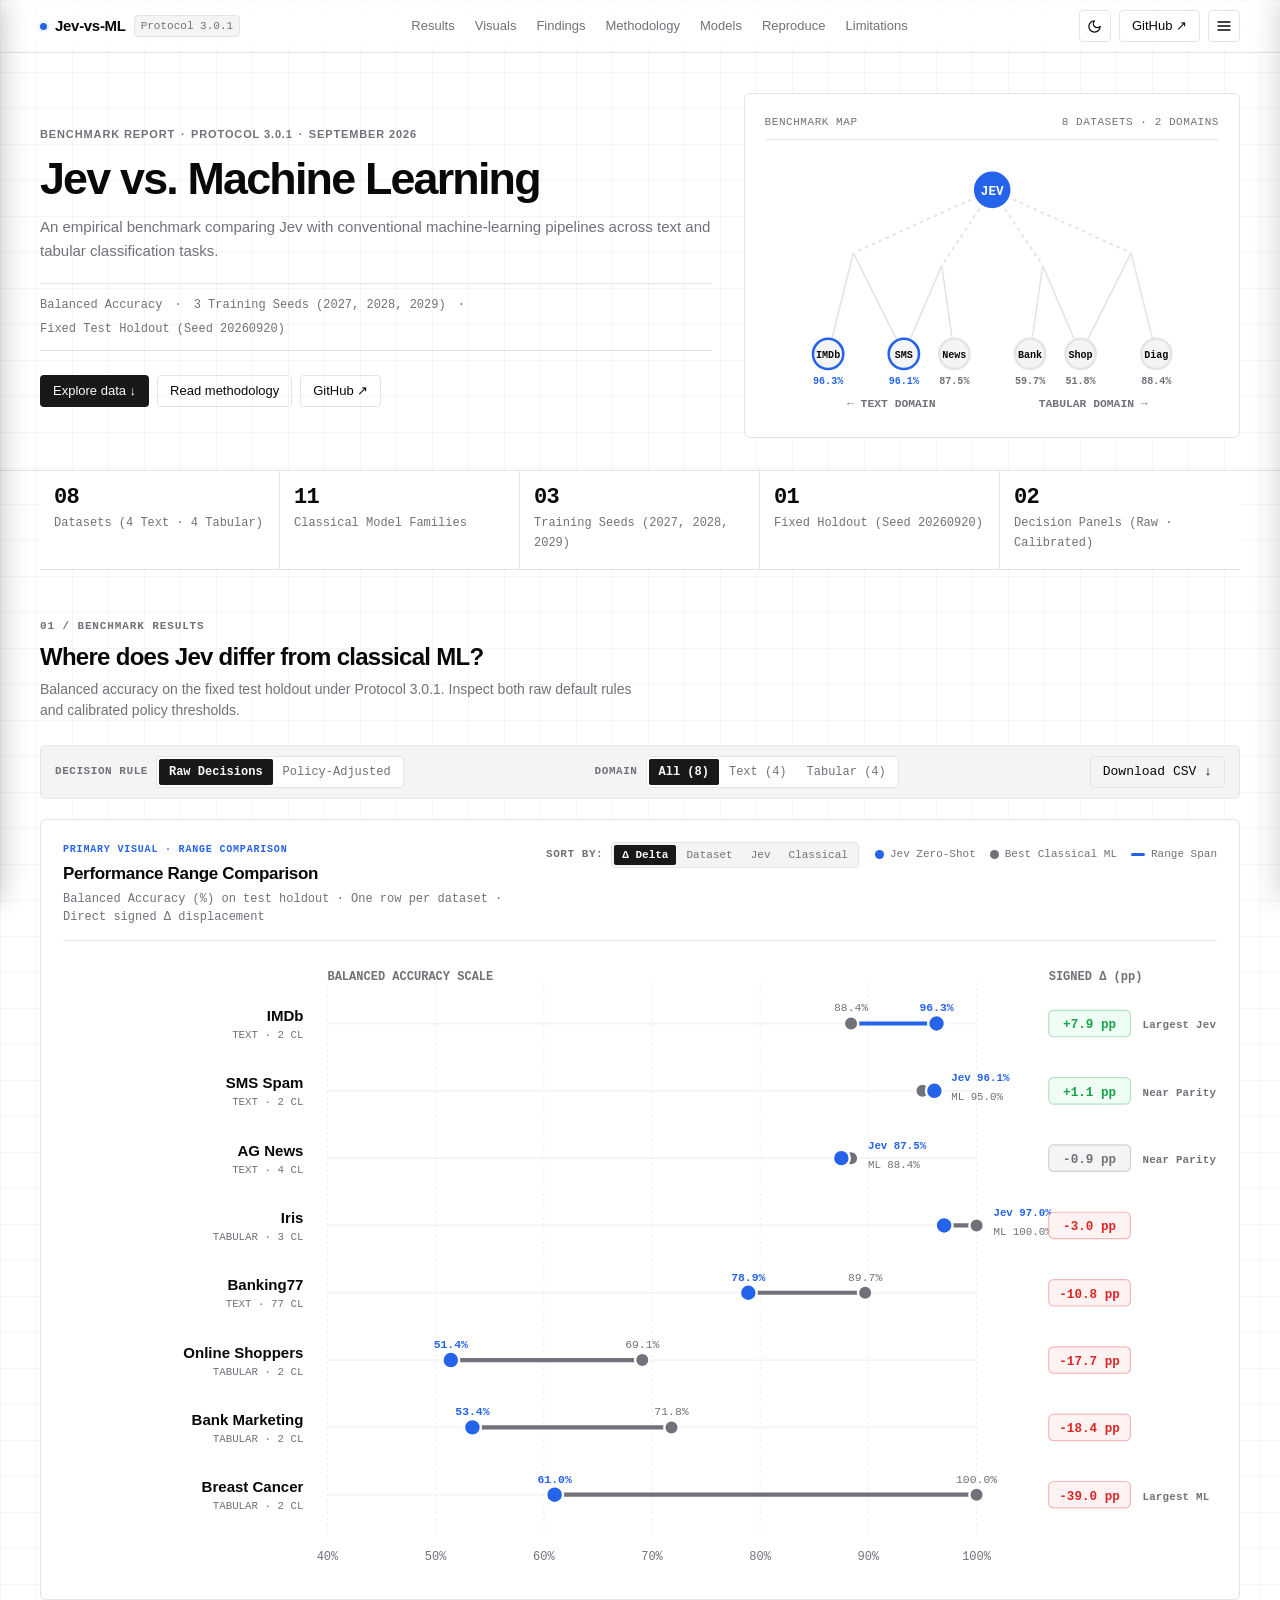
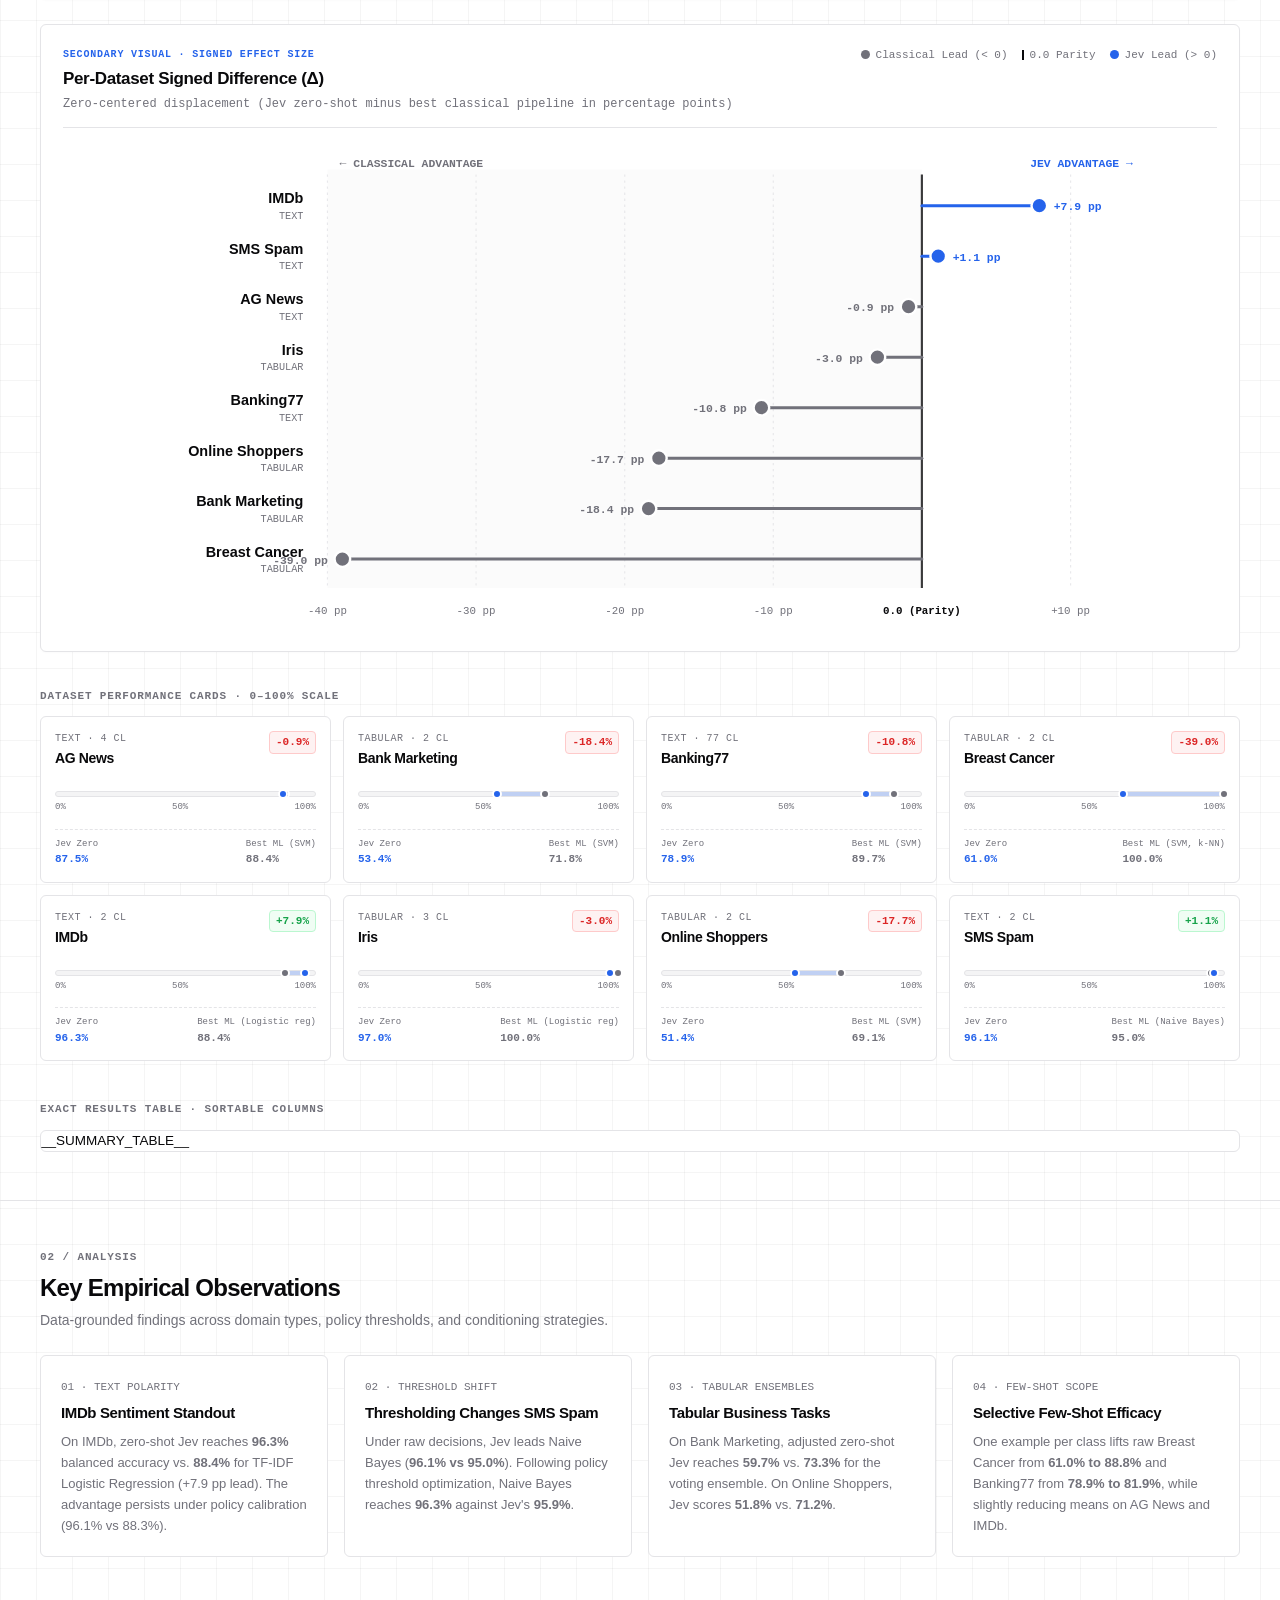
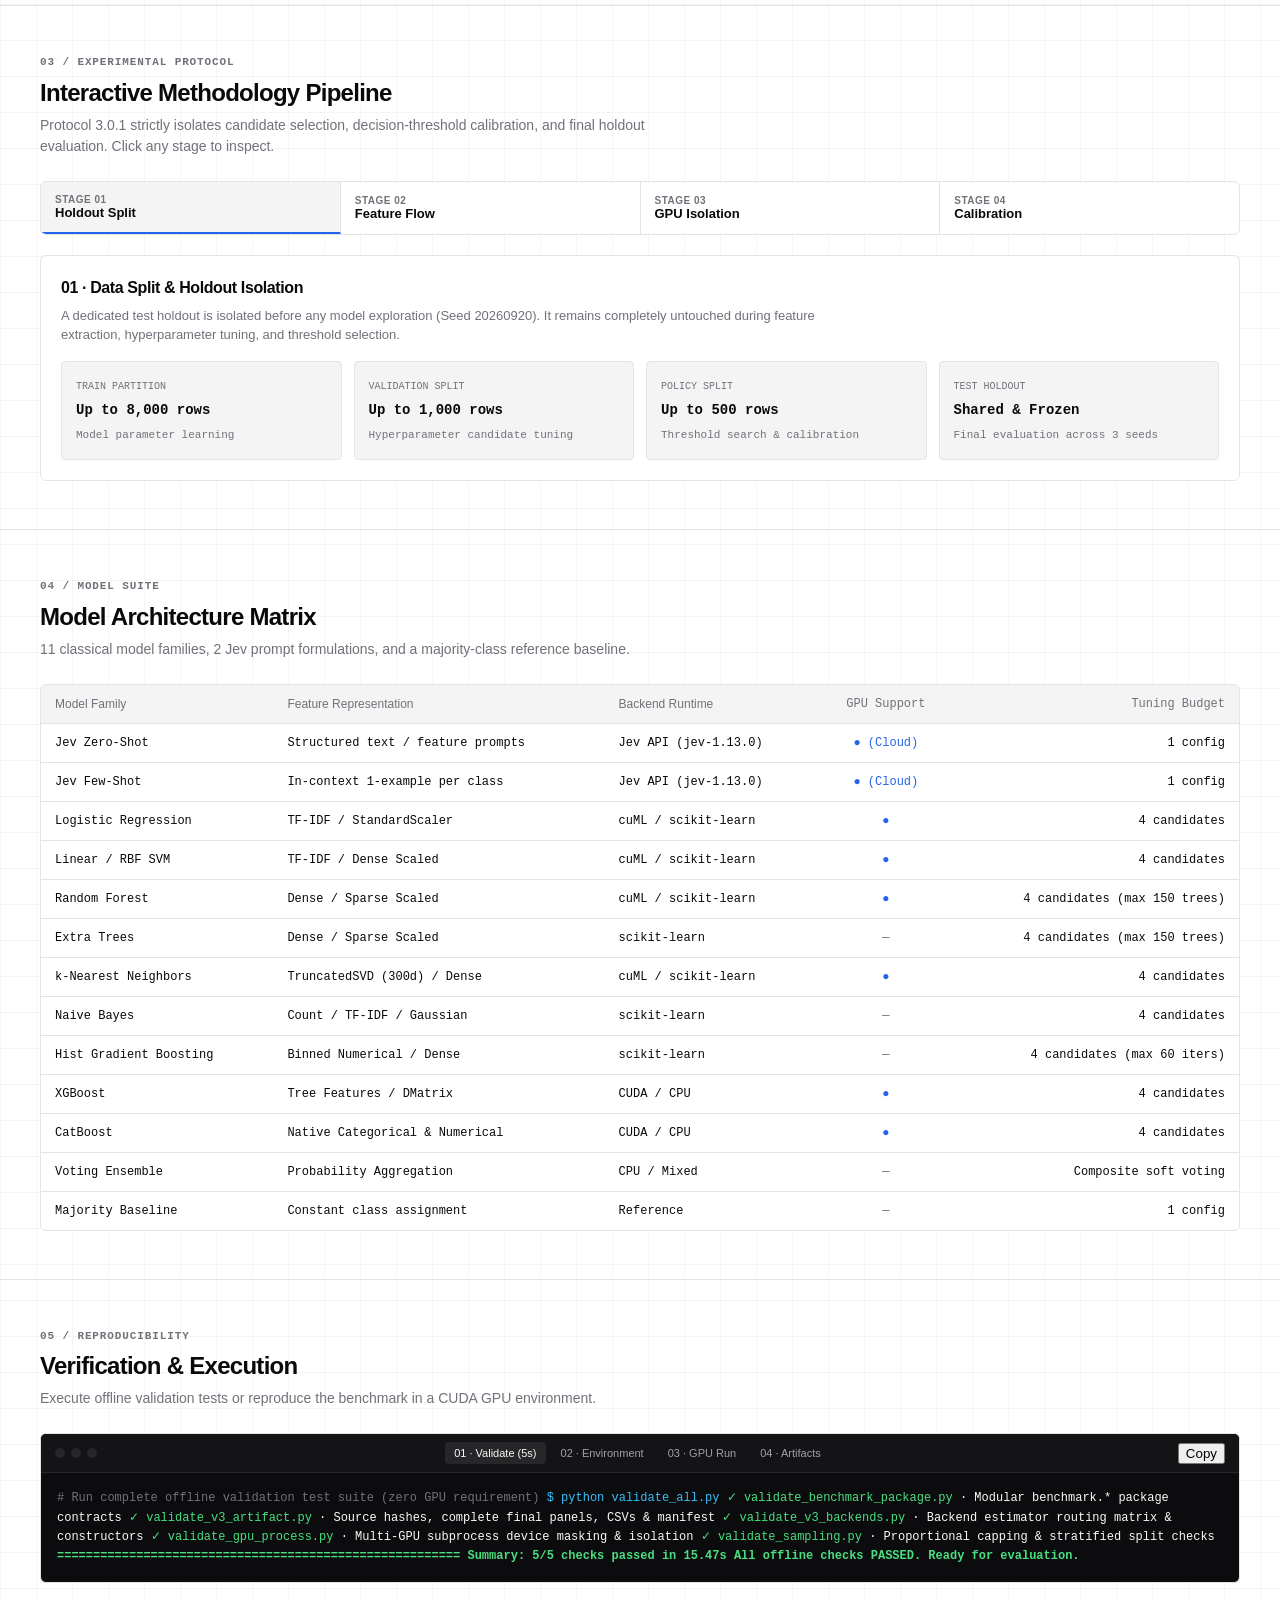
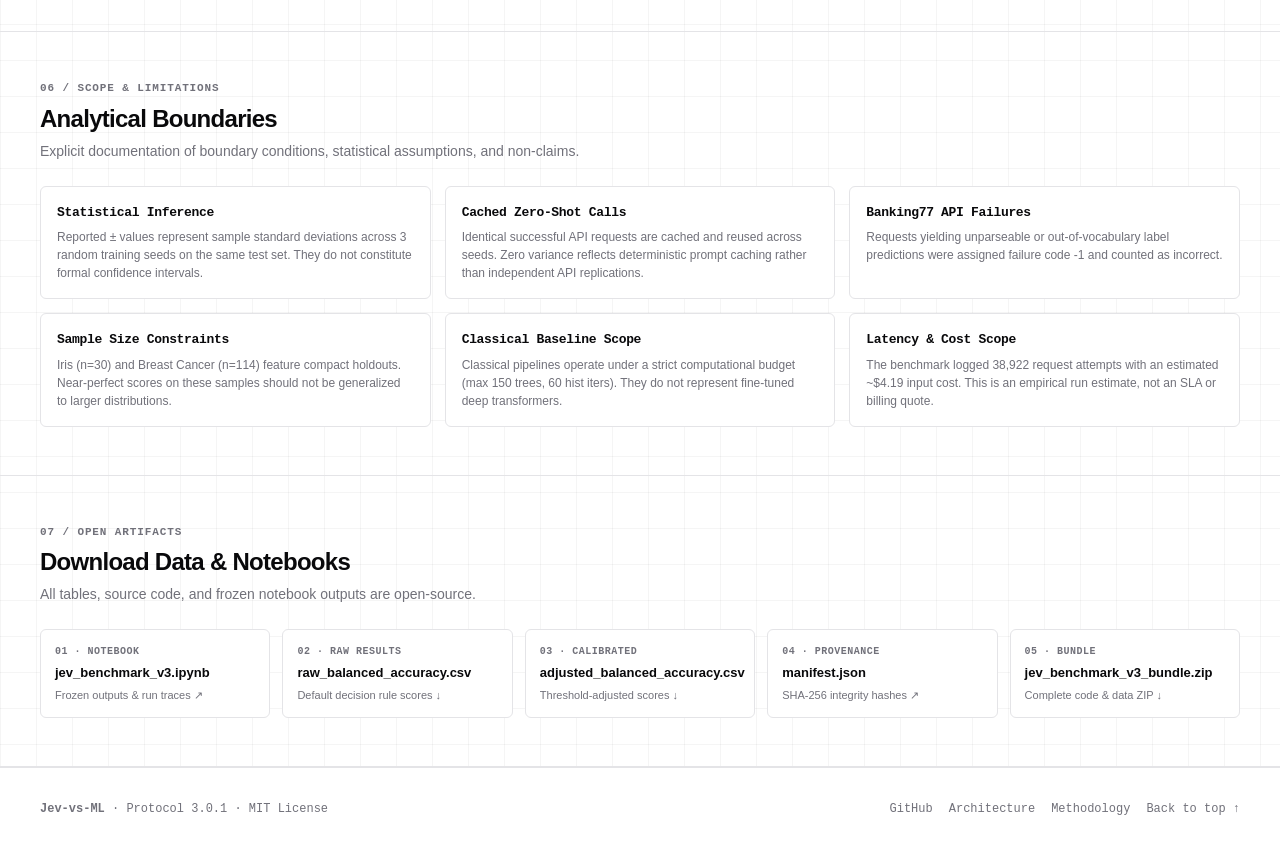
==== commit 8930c470: "feat(mobile): add slide-in side navbar with hamburger menu for mobile view" ====
--- a/docs/report.template.html
+++ b/docs/report.template.html
@@ -37,9 +37,16 @@
         <button id="theme-toggle" class="btn btn-outline btn-icon" title="Toggle color theme" aria-label="Toggle theme">
           <span aria-hidden="true">🌙</span>
         </button>
-        <a href="https://github.com/mugenkyou/JEV-VS-ML" class="btn btn-outline" target="_blank" rel="noopener noreferrer">
+        <a href="https://github.com/mugenkyou/JEV-VS-ML" class="btn btn-outline header-github-btn" target="_blank" rel="noopener noreferrer">
           GitHub ↗
         </a>
+        <button id="mobile-menu-toggle" class="btn btn-outline btn-icon mobile-menu-btn" title="Open navigation menu" aria-label="Open navigation menu" aria-expanded="false" aria-controls="mobile-sidebar-nav">
+          <svg class="hamburger-icon-svg" viewBox="0 0 24 24" width="16" height="16" stroke="currentColor" stroke-width="2" fill="none" stroke-linecap="round" stroke-linejoin="round">
+            <line x1="3" y1="12" x2="21" y2="12"></line>
+            <line x1="3" y1="6" x2="21" y2="6"></line>
+            <line x1="3" y1="18" x2="21" y2="18"></line>
+          </svg>
+        </button>
       </div>
     </div>
     <nav class="mobile-nav-strip font-mono" aria-label="Mobile Navigation">
@@ -52,6 +59,44 @@
       <a href="#limitations">Limitations</a>
     </nav>
   </header>
+
+  <!-- Mobile Slide-In Side Navbar -->
+  <div id="mobile-nav-backdrop" class="mobile-nav-backdrop" aria-hidden="true"></div>
+  <aside id="mobile-sidebar-nav" class="mobile-sidebar-nav" aria-label="Mobile Sidebar Navigation" role="dialog" aria-modal="true" aria-hidden="true">
+    <div class="mobile-sidebar-header">
+      <div class="brand">
+        <span class="brand-dot" aria-hidden="true"></span>
+        <span class="brand-title">Jev-vs-ML</span>
+        <span class="brand-badge font-mono">3.0.1</span>
+      </div>
+      <button id="mobile-sidebar-close" class="btn btn-outline btn-icon font-mono" aria-label="Close navigation menu">
+        ✕
+      </button>
+    </div>
+    <div class="mobile-sidebar-body">
+      <div class="mobile-sidebar-section-tag font-mono">Sections</div>
+      <nav class="mobile-sidebar-links font-mono">
+        <a href="#results" class="mobile-sidebar-link"><span class="link-idx">01</span> Results Explorer</a>
+        <a href="#visuals" class="mobile-sidebar-link"><span class="link-idx">02</span> Range & Difference Visuals</a>
+        <a href="#analysis" class="mobile-sidebar-link"><span class="link-idx">03</span> Empirical Findings</a>
+        <a href="#methodology" class="mobile-sidebar-link"><span class="link-idx">04</span> Protocol & Pipeline</a>
+        <a href="#models" class="mobile-sidebar-link"><span class="link-idx">05</span> Model Architecture Matrix</a>
+        <a href="#reproducibility" class="mobile-sidebar-link"><span class="link-idx">06</span> Execution & CLI</a>
+        <a href="#limitations" class="mobile-sidebar-link"><span class="link-idx">07</span> Boundaries & Scope</a>
+      </nav>
+
+      <div class="mobile-sidebar-section-tag font-mono" style="margin-top: 1.5rem;">Artifacts & Repos</div>
+      <div class="mobile-sidebar-links font-mono">
+        <a href="https://github.com/mugenkyou/JEV-VS-ML" class="mobile-sidebar-link" target="_blank" rel="noopener noreferrer">GitHub Repository ↗</a>
+        <a href="https://github.com/mugenkyou/JEV-VS-ML/blob/main/jev_benchmark_v3.ipynb" class="mobile-sidebar-link" target="_blank" rel="noopener noreferrer">Jupyter Notebook ↗</a>
+        <a href="data/raw_balanced_accuracy.csv" class="mobile-sidebar-link" download>Download Raw CSV ↓</a>
+        <a href="data/adjusted_balanced_accuracy.csv" class="mobile-sidebar-link" download>Download Calibrated CSV ↓</a>
+      </div>
+    </div>
+    <div class="mobile-sidebar-footer font-mono">
+      <span>Protocol 3.0.1 · MIT License</span>
+    </div>
+  </aside>
 
   <main>
     <!-- Hero Section (Editorial 2-Column + Benchmark Map) -->
--- a/docs/assets/report.css
+++ b/docs/assets/report.css
@@ -262,6 +262,112 @@
   gap: 0.5rem;
 }
 
+.mobile-menu-btn {
+  display: none;
+}
+
+/* Mobile Slide-In Side Navbar */
+.mobile-nav-backdrop {
+  position: fixed;
+  inset: 0;
+  background-color: var(--drawer-overlay);
+  backdrop-filter: blur(4px);
+  -webkit-backdrop-filter: blur(4px);
+  z-index: 110;
+  opacity: 0;
+  pointer-events: none;
+  transition: opacity 200ms ease;
+}
+.mobile-nav-backdrop.open {
+  opacity: 1;
+  pointer-events: auto;
+}
+
+.mobile-sidebar-nav {
+  position: fixed;
+  top: 0;
+  left: 0;
+  bottom: 0;
+  width: 290px;
+  max-width: 85vw;
+  background-color: var(--card);
+  border-right: 1px solid var(--border);
+  box-shadow: 4px 0 24px rgba(0, 0, 0, 0.2);
+  z-index: 120;
+  transform: translateX(-100%);
+  transition: transform 240ms cubic-bezier(0.16, 1, 0.3, 1);
+  display: flex;
+  flex-direction: column;
+  overflow-y: auto;
+  -webkit-overflow-scrolling: touch;
+}
+.mobile-sidebar-nav.open {
+  transform: translateX(0);
+}
+
+.mobile-sidebar-header {
+  padding: 0.875rem 1.125rem;
+  display: flex;
+  justify-content: space-between;
+  align-items: center;
+  border-bottom: 1px solid var(--border);
+  background-color: var(--secondary);
+  position: sticky;
+  top: 0;
+  z-index: 2;
+}
+
+.mobile-sidebar-body {
+  padding: 1.125rem;
+  flex: 1;
+  display: flex;
+  flex-direction: column;
+}
+
+.mobile-sidebar-section-tag {
+  font-size: 0.625rem;
+  text-transform: uppercase;
+  letter-spacing: 0.08em;
+  color: var(--muted-foreground);
+  margin-bottom: 0.5rem;
+  font-weight: 600;
+}
+
+.mobile-sidebar-links {
+  display: flex;
+  flex-direction: column;
+  gap: 0.25rem;
+}
+
+.mobile-sidebar-link {
+  display: flex;
+  align-items: center;
+  gap: 0.625rem;
+  padding: 0.625rem 0.75rem;
+  font-size: 0.8125rem;
+  color: var(--foreground);
+  border-radius: var(--radius-sm);
+  min-height: 42px;
+  transition: background-color 120ms ease, color 120ms ease;
+}
+.mobile-sidebar-link:hover, .mobile-sidebar-link:active {
+  background-color: var(--secondary);
+  color: var(--accent);
+}
+.mobile-sidebar-link .link-idx {
+  font-size: 0.6875rem;
+  color: var(--muted-foreground);
+  font-weight: 600;
+}
+
+.mobile-sidebar-footer {
+  padding: 0.875rem 1.125rem;
+  border-top: 1px solid var(--border);
+  font-size: 0.6875rem;
+  color: var(--muted-foreground);
+  background-color: var(--secondary);
+}
+
 /* Buttons */
 .btn {
   display: inline-flex;
@@ -1451,25 +1557,172 @@
 .footer-links a { color: var(--muted-foreground); }
 .footer-links a:hover { color: var(--foreground); }
 
-/* Responsive Media Queries */
+/* Responsive Media Queries (Mobile-First Engineering Pass) */
 
 /* Tablets & Small Laptops (768px - 1024px) */
 @media (max-width: 1024px) {
   .hero-grid { grid-template-columns: 1fr; gap: 1.75rem; }
-  .visuals-grid { grid-template-columns: 1fr; }
-  /* Chart view switching */
+  .swiss-grid { grid-template-columns: repeat(2, 1fr); }
+  .limits-grid { grid-template-columns: repeat(2, 1fr); }
+  .pipeline-flow-diagram { grid-template-columns: repeat(2, 1fr); }
   .chart-desktop-view { display: block; }
   .chart-mobile-view { display: none; }
 }
 
-/* Mobile & Phablet Screens (< 680px) */
+/* Mobile & Phablet Breakpoint (< 680px) */
 @media (max-width: 680px) {
-  .chart-desktop-view { display: none !important; }
-  .chart-mobile-view { display: flex !important; }
-
+  .container {
+    padding: 0 1rem;
+  }
+
+  .site-header {
+    height: auto;
+  }
+  .header-inner {
+    height: 48px;
+  }
+  .nav-links {
+    display: none;
+  }
+  .mobile-menu-btn {
+    display: inline-flex;
+    min-width: 36px;
+    min-height: 36px;
+  }
+  .header-github-btn {
+    display: none;
+  }
+  .mobile-nav-strip {
+    display: flex;
+    padding: 0.375rem 0.75rem;
+    scrollbar-width: none;
+  }
+  .mobile-nav-strip::-webkit-scrollbar {
+    display: none;
+  }
+  .mobile-nav-strip a {
+    min-height: 32px;
+    display: inline-flex;
+    align-items: center;
+    padding: 0.25rem 0.625rem;
+    font-size: 0.75rem;
+  }
+
+  /* Hero Mobile Re-Composition */
+  .hero-section {
+    padding: 1.75rem 0 1.25rem;
+  }
+  .hero-title {
+    font-size: clamp(1.75rem, 6.5vw, 2.375rem);
+    line-height: 1.12;
+    margin-bottom: 0.5rem;
+  }
+  .hero-lead {
+    font-size: 0.875rem;
+    line-height: 1.55;
+    margin-bottom: 1rem;
+  }
+  .hero-meta-strip {
+    font-size: 0.6875rem;
+    gap: 0.25rem 0.5rem;
+    padding: 0.5rem 0;
+    margin-bottom: 1rem;
+  }
+  .hero-actions {
+    display: flex;
+    flex-direction: column;
+    gap: 0.5rem;
+  }
+  .hero-actions .btn {
+    width: 100%;
+    min-height: 40px;
+    font-size: 0.8125rem;
+  }
+
+  /* Snapshot Bar Mobile */
+  .snapshot-bar {
+    grid-template-columns: repeat(2, 1fr);
+  }
+  .snapshot-item {
+    padding: 0.75rem 0.625rem;
+  }
+  .snapshot-item:nth-child(2) {
+    border-right: none;
+  }
+  .snapshot-item:last-child {
+    grid-column: span 2;
+    border-top: 1px solid var(--border);
+    border-right: none;
+  }
+  .snapshot-num {
+    font-size: 1.1875rem;
+  }
+  .snapshot-label {
+    font-size: 0.6875rem;
+  }
+
+  /* Section Headings */
+  .section {
+    padding: 2rem 0;
+  }
+  .section-title {
+    font-size: 1.25rem;
+  }
+  .section-desc {
+    font-size: 0.8125rem;
+  }
+
+  /* Sticky Toolbar Controls */
+  .toolbar {
+    flex-direction: column;
+    align-items: stretch;
+    gap: 0.75rem;
+    padding: 0.75rem;
+  }
+  .toolbar-group {
+    flex-direction: column;
+    align-items: stretch;
+    width: 100%;
+    gap: 0.375rem;
+  }
+  .toolbar-group .segmented-control {
+    display: flex;
+    width: 100%;
+  }
+  .toolbar-group .segmented-control label {
+    flex: 1;
+    text-align: center;
+  }
+  .toolbar-group .segmented-control span {
+    min-height: 36px;
+    display: flex;
+    align-items: center;
+    justify-content: center;
+    padding: 0.25rem 0.375rem;
+    font-size: 0.6875rem;
+  }
+  #csv-download {
+    width: 100%;
+    min-height: 38px;
+    text-align: center;
+  }
+
+  /* Chart View Switcher */
+  .chart-desktop-view {
+    display: none !important;
+  }
+  .chart-mobile-view {
+    display: flex !important;
+  }
+
+  .vis-card {
+    padding: 1rem;
+  }
   .vis-head {
     flex-direction: column;
     gap: 0.75rem;
+    margin-bottom: 1rem;
+    padding-bottom: 0.75rem;
   }
   .vis-head-controls {
     flex-direction: column;
@@ -1478,74 +1731,161 @@
     gap: 0.625rem;
   }
   .vis-sort-group {
-    justify-content: space-between;
+    flex-direction: column;
+    align-items: flex-start;
     width: 100%;
+    gap: 0.375rem;
   }
   .vis-sort-control {
-    flex: 1;
     display: flex;
+    width: 100%;
   }
   .sort-btn {
     flex: 1;
+    min-height: 36px;
+    padding: 0.25rem 0.375rem;
+    font-size: 0.6875rem;
     text-align: center;
-  }
-}
-
-/* Mobile & Phablet Screens (< 640px) */
-@media (max-width: 640px) {
-  .nav-links { display: none; }
-  .mobile-nav-strip { display: flex; }
-
-  .snapshot-bar {
-    grid-template-columns: repeat(2, 1fr);
-  }
-  .snapshot-item {
-    padding: 0.75rem;
-  }
-  .snapshot-item:nth-child(2) { border-right: none; }
-  .snapshot-item:last-child {
-    grid-column: span 2;
-    border-top: 1px solid var(--border);
-    border-right: none;
-  }
-
-  .swiss-grid { grid-template-columns: 1fr; }
-  .limits-grid { grid-template-columns: 1fr; }
-  .pipeline-flow-diagram { grid-template-columns: 1fr; }
-  .table-scroll-hint { display: block; }
-
-  .toolbar {
-    flex-direction: column;
-    align-items: stretch;
-  }
-  .toolbar-group {
-    justify-content: space-between;
-    width: 100%;
-  }
-
-  /* Mobile Bottom Sheet Drawer */
+    display: inline-flex;
+    align-items: center;
+    justify-content: center;
+  }
+
+  /* Swiss Grid */
+  .swiss-grid {
+    grid-template-columns: 1fr;
+    gap: 0.625rem;
+  }
+
+  /* Tables Mobile Containment & Sticky Columns */
+  .table-scroll-hint {
+    display: block;
+  }
+  .table-container {
+    border-radius: var(--radius);
+  }
+  table {
+    font-size: 0.75rem;
+  }
+  thead th {
+    padding: 0.5rem 0.625rem;
+    min-height: 40px;
+  }
+  tbody td, tbody th {
+    padding: 0.5rem 0.625rem;
+  }
+  .sticky-col {
+    position: sticky;
+    left: 0;
+    background-color: var(--card);
+    z-index: 10;
+    box-shadow: 2px 0 4px rgba(0, 0, 0, 0.05);
+  }
+  thead .sticky-col {
+    background-color: var(--secondary);
+    z-index: 20;
+  }
+
+  /* Methodology Pipeline Mobile */
+  .pipeline-stepper {
+    margin-bottom: 0.875rem;
+  }
+  .pipeline-step-btn {
+    min-height: 44px;
+    padding: 0.625rem 0.75rem;
+  }
+  .pipeline-pane {
+    padding: 1rem;
+  }
+  .pipeline-flow-diagram {
+    grid-template-columns: 1fr;
+    gap: 0.5rem;
+  }
+
+  /* Terminal & Limitations */
+  .terminal-tabs {
+    gap: 0.25rem;
+  }
+  .term-tab-btn {
+    min-height: 34px;
+    padding: 0.25rem 0.5rem;
+  }
+  .limits-grid {
+    grid-template-columns: 1fr;
+    gap: 0.625rem;
+  }
+  .artifacts-grid {
+    grid-template-columns: 1fr;
+  }
+
+  /* Mobile Bottom Sheet Modal */
   .drawer-panel {
     top: auto;
     bottom: 0;
     left: 0;
     right: 0;
     max-width: 100%;
-    max-height: 88vh;
+    max-height: 85vh;
     border-left: none;
     border-top: 1px solid var(--border);
     border-radius: 16px 16px 0 0;
     transform: translateY(100%);
     padding-bottom: max(1.5rem, env(safe-area-inset-bottom));
+    box-shadow: 0 -8px 32px rgba(0, 0, 0, 0.25);
   }
   .drawer-panel.open {
     transform: translateY(0);
   }
-
+  .drawer-header {
+    padding: 0.875rem 1rem;
+    border-radius: 16px 16px 0 0;
+  }
+  .drawer-body {
+    padding: 1rem;
+    gap: 1rem;
+  }
   .drawer-models-grid {
     grid-template-columns: 1fr;
   }
-
+  .drawer-metric-hero {
+    grid-template-columns: repeat(3, 1fr);
+    padding: 0.625rem;
+    gap: 0.375rem;
+  }
+  .drawer-m-val {
+    font-size: 0.9375rem;
+  }
+
+  /* Footer Mobile */
+  .footer-inner {
+    flex-direction: column;
+    align-items: flex-start;
+    gap: 0.75rem;
+  }
+  .footer-links {
+    flex-direction: column;
+    gap: 0.5rem;
+  }
+}
+
+/* Very Small Mobile (< 380px) */
+@media (max-width: 380px) {
   .hero-title {
-    font-size: 1.75rem;
-  }
-}
+    font-size: 1.625rem;
+  }
+  .snapshot-bar {
+    grid-template-columns: 1fr;
+  }
+  .snapshot-item {
+    border-right: none;
+    border-bottom: 1px solid var(--border);
+  }
+  .snapshot-item:last-child {
+    grid-column: span 1;
+    border-bottom: none;
+  }
+  .drawer-metric-hero {
+    grid-template-columns: 1fr;
+    gap: 0.5rem;
+  }
+}
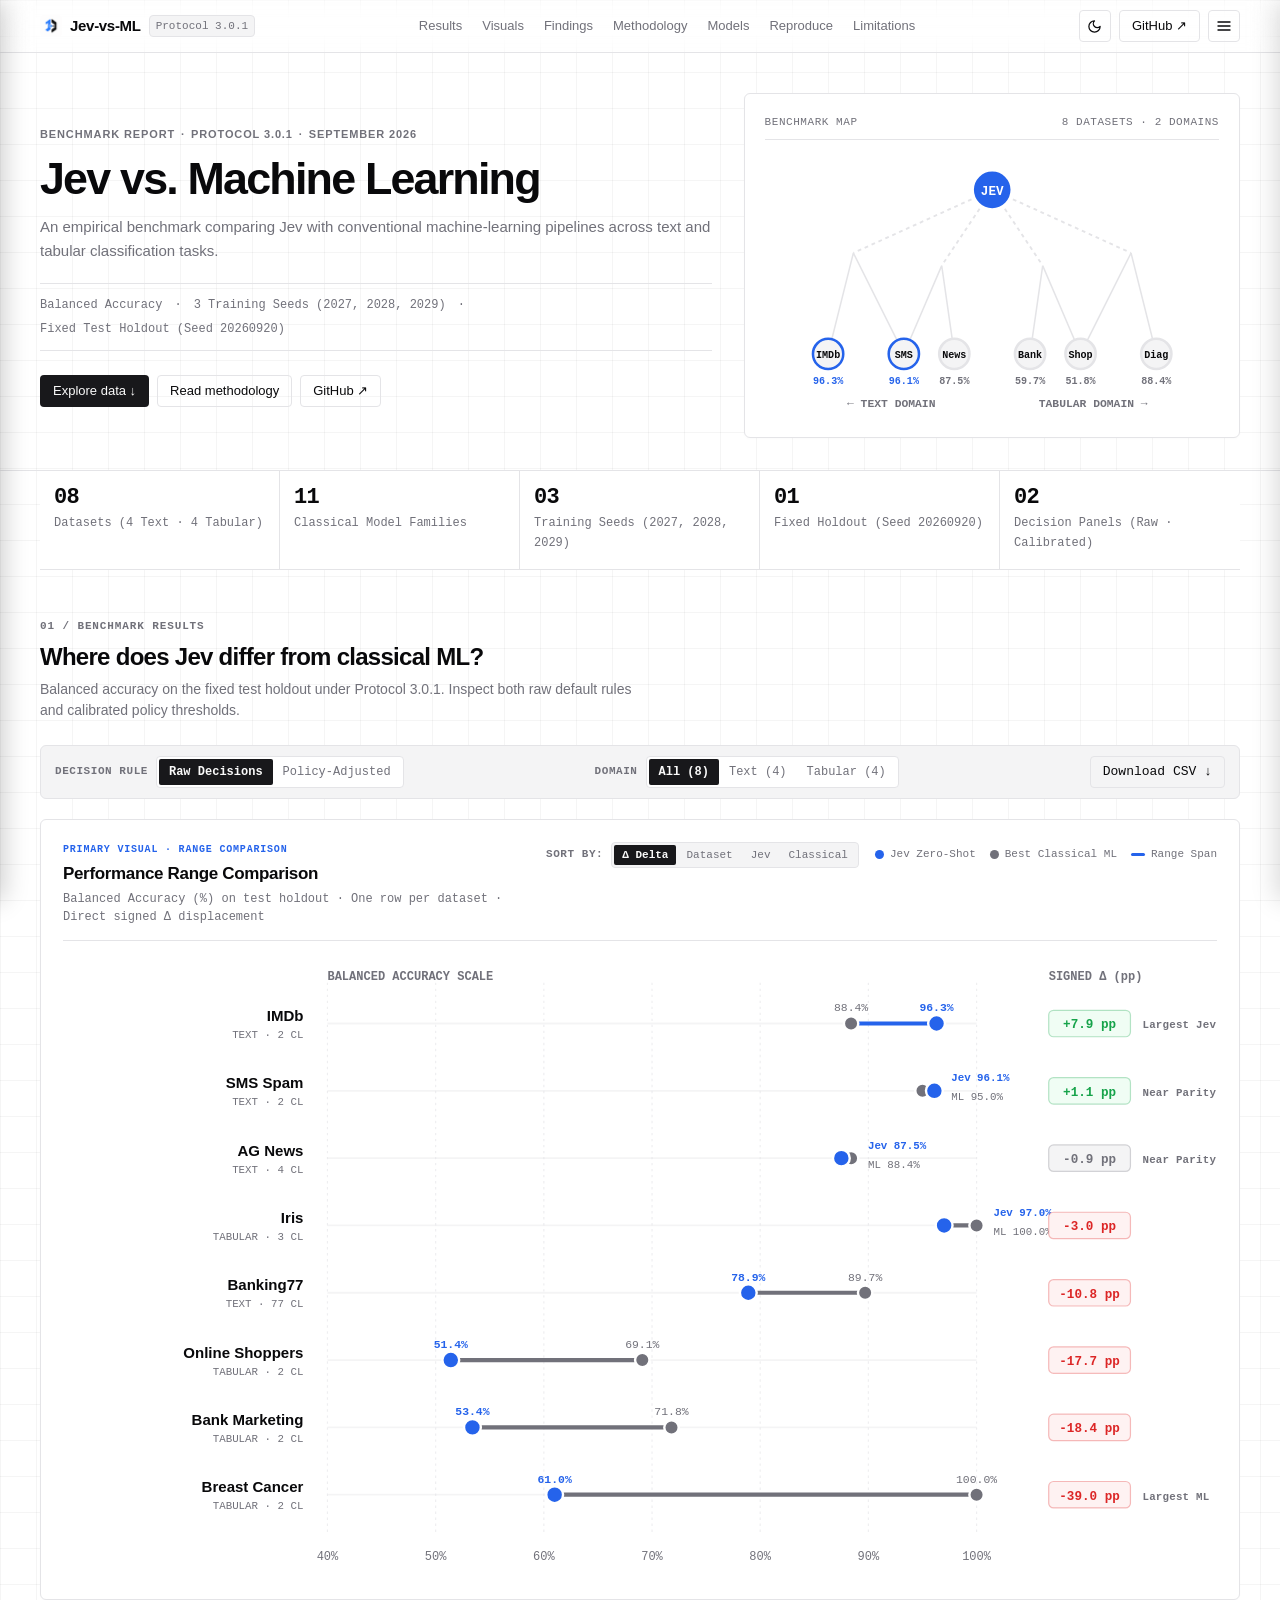
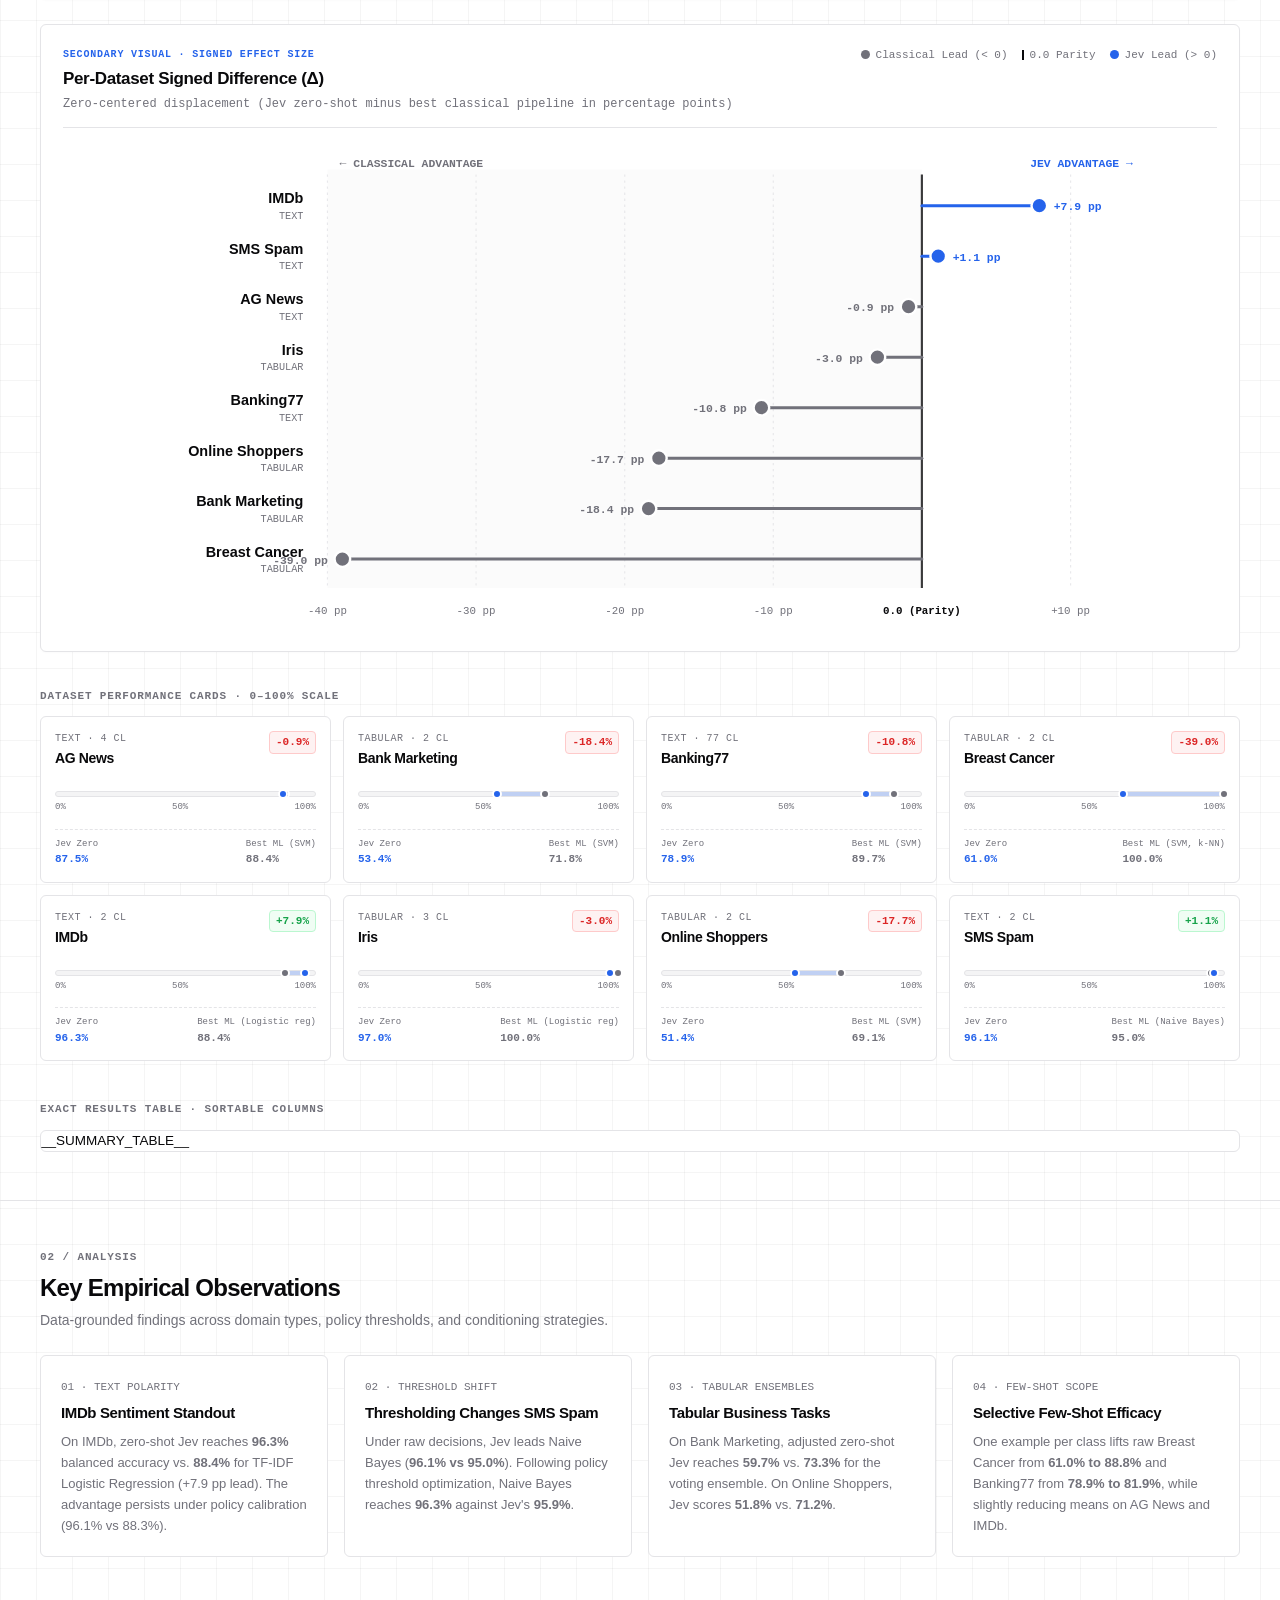
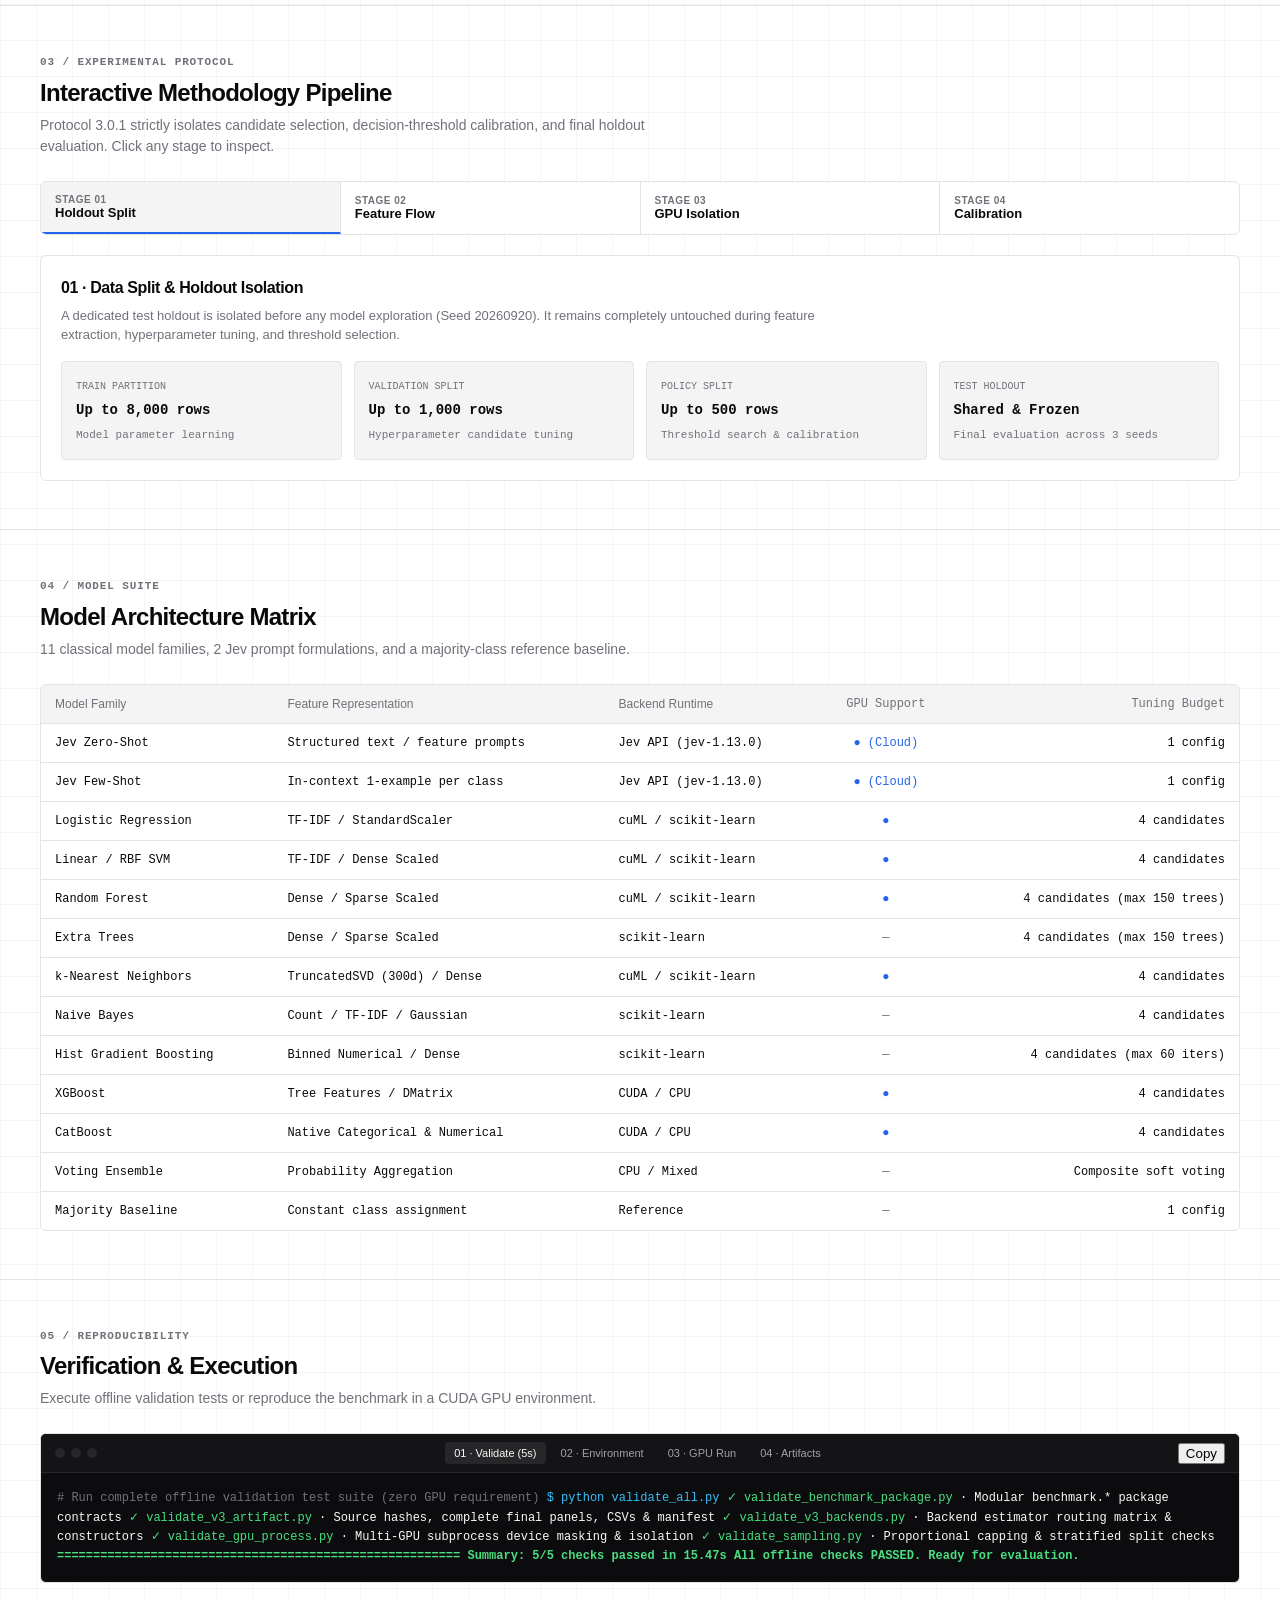
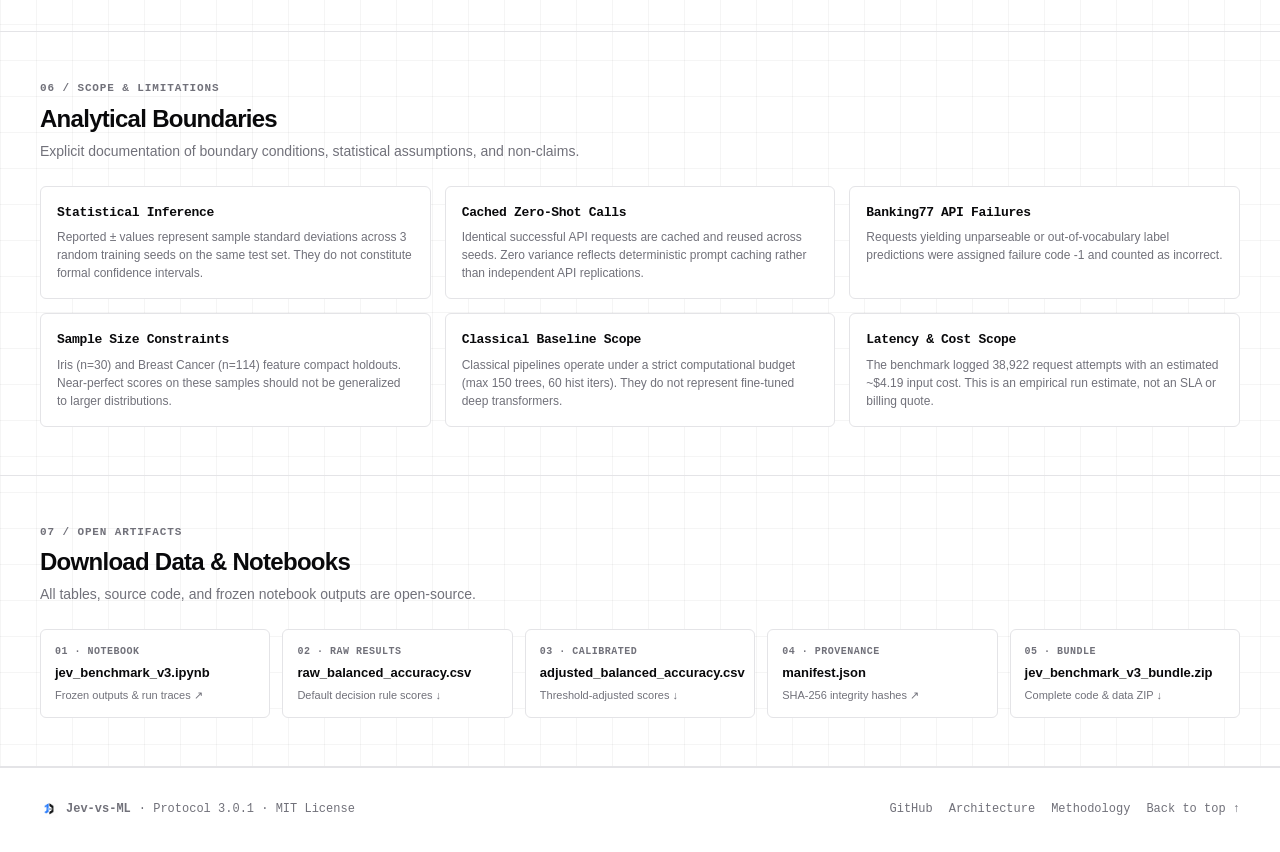
==== commit 29b0b144: "feat(brand): integrate new app logo assets and favicons across header, mobile sidebar, footer, and m" ====
--- a/docs/report.template.html
+++ b/docs/report.template.html
@@ -10,7 +10,11 @@
   <meta property="og:type" content="website">
   <meta property="og:url" content="https://mugenkyou.github.io/JEV-VS-ML/">
   <meta name="twitter:card" content="summary_large_image">
-  <link rel="icon" href="assets/favicon.svg" type="image/svg+xml">
+  <link rel="apple-touch-icon" sizes="180x180" href="assets/LOGO/apple-touch-icon.png">
+  <link rel="icon" type="image/png" sizes="32x32" href="assets/LOGO/favicon-32x32.png">
+  <link rel="icon" type="image/png" sizes="16x16" href="assets/LOGO/favicon-16x16.png">
+  <link rel="shortcut icon" href="assets/LOGO/favicon.ico">
+  <link rel="manifest" href="assets/LOGO/site.webmanifest">
   <link rel="stylesheet" href="assets/report.css">
   <script defer src="assets/data.js"></script>
   <script defer src="assets/report.js"></script>
@@ -20,7 +24,7 @@
   <header class="site-header">
     <div class="container header-inner">
       <div class="brand">
-        <span class="brand-dot" aria-hidden="true"></span>
+        <img src="assets/LOGO/apple-touch-icon.png" alt="Jev-vs-ML Logo" class="brand-logo-img" width="22" height="22">
         <a href="#" class="brand-title">Jev-vs-ML</a>
         <span class="brand-badge font-mono">Protocol 3.0.1</span>
       </div>
@@ -65,7 +69,7 @@
   <aside id="mobile-sidebar-nav" class="mobile-sidebar-nav" aria-label="Mobile Sidebar Navigation" role="dialog" aria-modal="true" aria-hidden="true">
     <div class="mobile-sidebar-header">
       <div class="brand">
-        <span class="brand-dot" aria-hidden="true"></span>
+        <img src="assets/LOGO/apple-touch-icon.png" alt="Jev-vs-ML Logo" class="brand-logo-img" width="22" height="22">
         <span class="brand-title">Jev-vs-ML</span>
         <span class="brand-badge font-mono">3.0.1</span>
       </div>
@@ -787,6 +791,7 @@
   <footer class="site-footer">
     <div class="container footer-inner">
       <div class="footer-brand font-mono">
+        <img src="assets/LOGO/apple-touch-icon.png" alt="Jev-vs-ML Logo" class="footer-logo-img" width="18" height="18">
         <strong>Jev-vs-ML</strong> · Protocol 3.0.1 · MIT License
       </div>
       <div class="footer-links font-mono">
--- a/docs/assets/report.css
+++ b/docs/assets/report.css
@@ -186,6 +186,15 @@
   gap: 0.5rem;
 }
 
+.brand-logo-img {
+  width: 22px;
+  height: 22px;
+  border-radius: var(--radius-sm);
+  display: inline-block;
+  object-fit: contain;
+  vertical-align: middle;
+}
+
 .brand-dot {
   width: 7px;
   height: 7px;
@@ -1549,6 +1558,20 @@
   gap: 1rem;
 }
 
+.footer-brand {
+  display: flex;
+  align-items: center;
+  gap: 0.5rem;
+}
+
+.footer-logo-img {
+  width: 18px;
+  height: 18px;
+  border-radius: var(--radius-sm);
+  display: inline-block;
+  object-fit: contain;
+}
+
 .footer-links {
   display: flex;
   flex-wrap: wrap;
